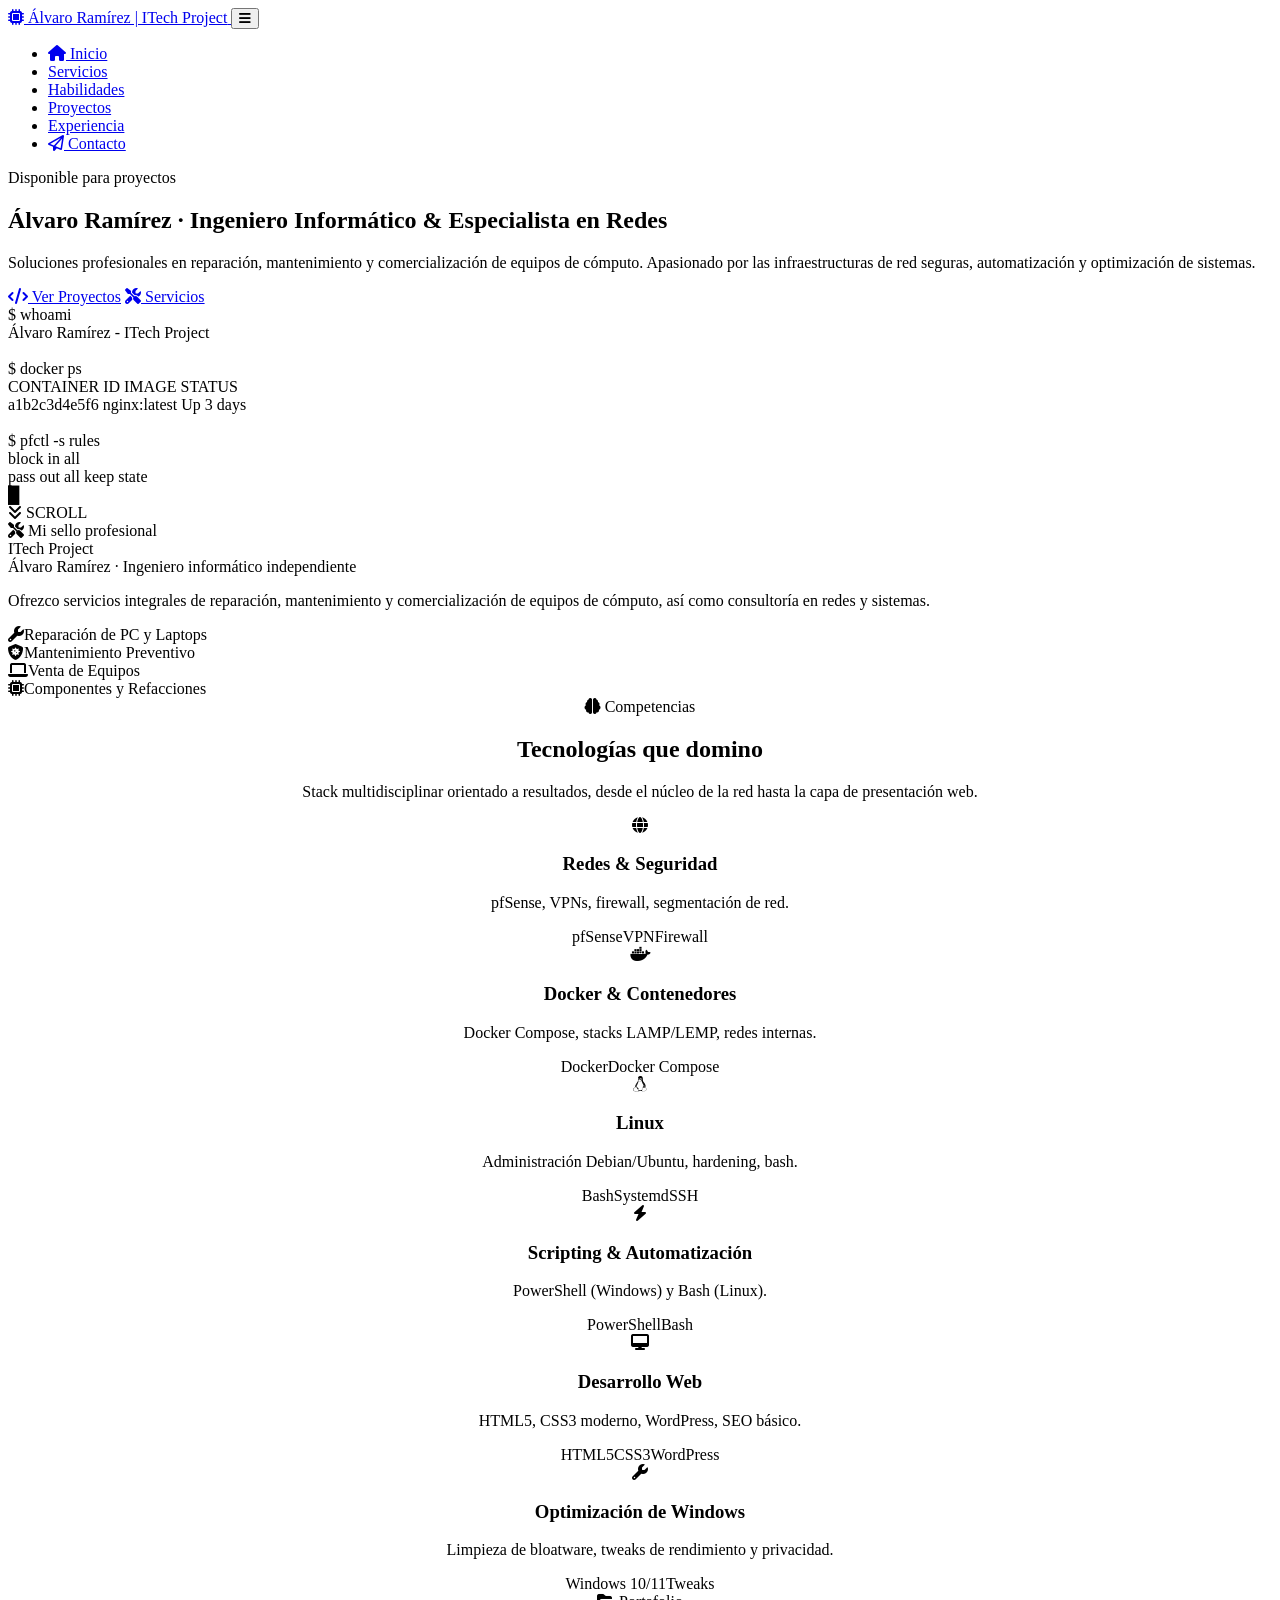
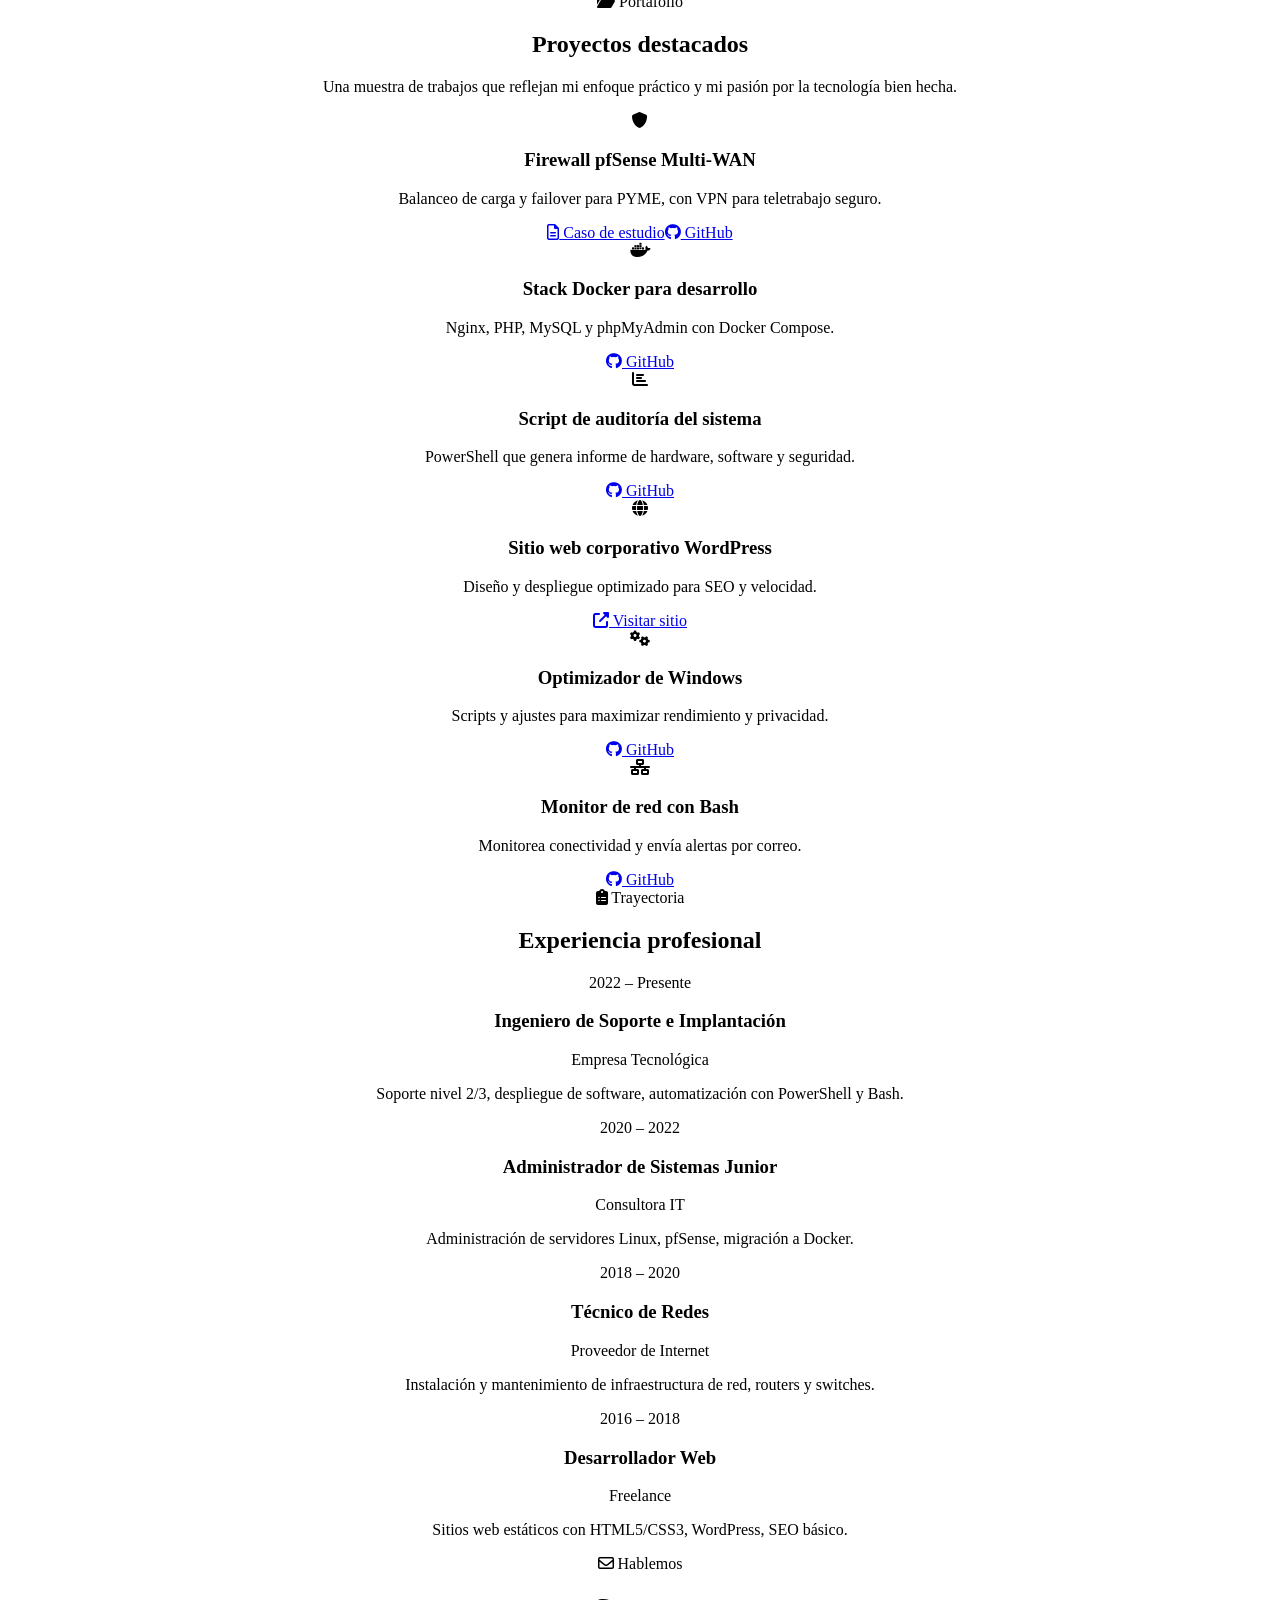
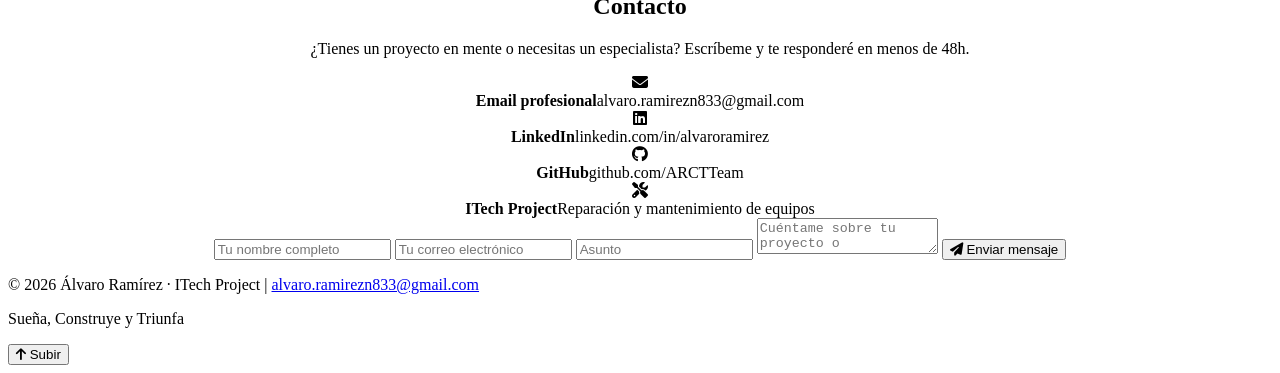
==== index.html @ 657668f9 "Add files via upload" ====
<!DOCTYPE html>
<html lang="es" class="dark">
<head>
    <meta charset="UTF-8">
    <meta name="viewport" content="width=device-width, initial-scale=1.0">
    <title>Álvaro Ramírez | Ingeniero Informático & Especialista en Redes</title>
    <meta name="description" content="Álvaro Ramírez - Ingeniero informático especializado en redes, Linux, Docker, pfSense, scripting y reparación de equipos.">
    <meta name="author" content="Álvaro Ramírez">
    <meta property="og:title" content="Álvaro Ramírez | Ingeniero Informático">
    <meta property="og:description" content="Servicios profesionales de reparación, mantenimiento y comercialización de equipos de cómputo. Especialista en redes y sistemas.">
    <meta property="og:type" content="website">
    <meta property="og:url" content="https://arctteam.github.io">
    <meta name="twitter:card" content="summary_large_image">
    <meta name="theme-color" content="#060b14">
    <link rel="icon" href="data:image/svg+xml,<svg xmlns='http://www.w3.org/2000/svg' viewBox='0 0 100 100'><text y='.9em' font-size='90'>💻</text></svg>">
    
    <!-- Font Awesome -->
    <link rel="stylesheet" href="https://cdnjs.cloudflare.com/ajax/libs/font-awesome/6.5.1/css/all.min.css">
    <!-- Google Fonts -->
    <link rel="preconnect" href="https://fonts.googleapis.com">
    <link rel="preconnect" href="https://fonts.gstatic.com" crossorigin>
    <link href="https://fonts.googleapis.com/css2?family=Inter:opsz,wght@14..32,300..800&family=JetBrains+Mono:wght@400;500;600&display=swap" rel="stylesheet">
    <!-- Estilos principales -->
    <link rel="stylesheet" href="css/styles.css">
</head>
<body>
    <div class="bg-pattern"></div>

    <header id="header">
        <nav class="container">
            <a href="#hero" class="nav-logo" aria-label="Inicio">
                <span class="nav-logo-icon"><i class="fas fa-microchip"></i></span>
                <span class="nav-logo-text">Álvaro Ramírez | ITech Project</span>
            </a>
            <button class="mobile-menu-btn" id="mobileMenuBtn" aria-label="Menú"><i class="fas fa-bars"></i></button>
            <ul class="nav-links" id="navLinks">
                <li><a href="#hero"><i class="fas fa-home"></i> Inicio</a></li>
                <li><a href="#business">Servicios</a></li>
                <li><a href="#skills">Habilidades</a></li>
                <li><a href="#projects">Proyectos</a></li>
                <li><a href="#experience">Experiencia</a></li>
                <li><a href="#contact" class="contact-link"><i class="far fa-paper-plane"></i> Contacto</a></li>
            </ul>
        </nav>
    </header>

    <main>
        <!-- Hero -->
        <section id="hero">
            <div class="container">
                <div class="hero-grid">
                    <div class="hero-content reveal">
                        <span class="hero-badge"><span class="hero-badge-dot"></span> Disponible para proyectos</span>
                        <h1 class="hero-title">Álvaro Ramírez · <span class="highlight">Ingeniero Informático</span> & Especialista en Redes</h1>
                        <p class="hero-description">Soluciones profesionales en reparación, mantenimiento y comercialización de equipos de cómputo. Apasionado por las infraestructuras de red seguras, automatización y optimización de sistemas.</p>
                        <div class="hero-buttons">
                            <a href="#projects" class="btn btn-primary"><i class="fas fa-code"></i> Ver Proyectos</a>
                            <a href="#business" class="btn btn-secondary"><i class="fas fa-tools"></i> Servicios</a>
                        </div>
                    </div>
                    <div class="hero-visual reveal">
                        <div class="terminal-window">
                            <div class="terminal-header">
                                <span class="terminal-dot red"></span>
                                <span class="terminal-dot yellow"></span>
                                <span class="terminal-dot green"></span>
                            </div>
                            <div class="terminal-body">
                                <span class="prompt">$</span> <span class="command">whoami</span><br>
                                <span class="output">Álvaro Ramírez - ITech Project</span><br><br>
                                <span class="prompt">$</span> <span class="command">docker ps</span><br>
                                <span class="output">CONTAINER ID IMAGE STATUS</span><br>
                                <span class="output">a1b2c3d4e5f6 nginx:latest Up 3 days</span><br><br>
                                <span class="prompt">$</span> <span class="command">pfctl -s rules</span><br>
                                <span class="output">block in all</span><br>
                                <span class="output">pass out all keep state</span><br>
                                <span class="output">█<span class="cursor"></span></span>
                            </div>
                        </div>
                    </div>
                </div>
                <div class="scroll-indicator">
                    <i class="fas fa-angle-double-down"></i>
                    <span>SCROLL</span>
                </div>
            </div>
        </section>

        <!-- Business / Sello profesional -->
        <section id="business" class="section-padding">
            <div class="container">
                <div class="business-card reveal">
                    <span class="section-label"><i class="fas fa-tools"></i> Mi sello profesional</span>
                    <div class="business-logo">ITech Project</div>
                    <div class="business-sub">Álvaro Ramírez · Ingeniero informático independiente</div>
                    <p>Ofrezco servicios integrales de reparación, mantenimiento y comercialización de equipos de cómputo, así como consultoría en redes y sistemas.</p>
                    <div class="business-services">
                        <div class="service-item"><i class="fas fa-wrench"></i><span>Reparación de PC y Laptops</span></div>
                        <div class="service-item"><i class="fas fa-shield-virus"></i><span>Mantenimiento Preventivo</span></div>
                        <div class="service-item"><i class="fas fa-laptop"></i><span>Venta de Equipos</span></div>
                        <div class="service-item"><i class="fas fa-microchip"></i><span>Componentes y Refacciones</span></div>
                    </div>
                </div>
            </div>
        </section>

        <!-- Skills -->
        <section id="skills" class="section-padding">
            <div class="container" style="text-align:center;">
                <span class="section-label reveal"><i class="fas fa-brain"></i> Competencias</span>
                <h2 class="section-title reveal">Tecnologías que domino</h2>
                <p class="section-subtitle reveal">Stack multidisciplinar orientado a resultados, desde el núcleo de la red hasta la capa de presentación web.</p>
                <div class="skills-grid stagger">
                    <!-- Cada skill-card se mantiene igual, solo por brevedad pongo la primera -->
                    <div class="skill-card reveal"><div class="skill-icon"><i class="fas fa-globe"></i></div><h3>Redes & Seguridad</h3><p>pfSense, VPNs, firewall, segmentación de red.</p><div class="skill-tags"><span class="skill-tag">pfSense</span><span class="skill-tag">VPN</span><span class="skill-tag">Firewall</span></div></div>
                    <div class="skill-card reveal"><div class="skill-icon"><i class="fab fa-docker"></i></div><h3>Docker & Contenedores</h3><p>Docker Compose, stacks LAMP/LEMP, redes internas.</p><div class="skill-tags"><span class="skill-tag">Docker</span><span class="skill-tag">Docker Compose</span></div></div>
                    <div class="skill-card reveal"><div class="skill-icon"><i class="fab fa-linux"></i></div><h3>Linux</h3><p>Administración Debian/Ubuntu, hardening, bash.</p><div class="skill-tags"><span class="skill-tag">Bash</span><span class="skill-tag">Systemd</span><span class="skill-tag">SSH</span></div></div>
                    <div class="skill-card reveal"><div class="skill-icon"><i class="fas fa-bolt"></i></div><h3>Scripting & Automatización</h3><p>PowerShell (Windows) y Bash (Linux).</p><div class="skill-tags"><span class="skill-tag">PowerShell</span><span class="skill-tag">Bash</span></div></div>
                    <div class="skill-card reveal"><div class="skill-icon"><i class="fas fa-desktop"></i></div><h3>Desarrollo Web</h3><p>HTML5, CSS3 moderno, WordPress, SEO básico.</p><div class="skill-tags"><span class="skill-tag">HTML5</span><span class="skill-tag">CSS3</span><span class="skill-tag">WordPress</span></div></div>
                    <div class="skill-card reveal"><div class="skill-icon"><i class="fas fa-wrench"></i></div><h3>Optimización de Windows</h3><p>Limpieza de bloatware, tweaks de rendimiento y privacidad.</p><div class="skill-tags"><span class="skill-tag">Windows 10/11</span><span class="skill-tag">Tweaks</span></div></div>
                </div>
            </div>
        </section>

        <!-- Projects -->
        <section id="projects" class="section-padding">
            <div class="container" style="text-align:center;">
                <span class="section-label reveal"><i class="fas fa-folder-open"></i> Portafolio</span>
                <h2 class="section-title reveal">Proyectos destacados</h2>
                <p class="section-subtitle reveal">Una muestra de trabajos que reflejan mi enfoque práctico y mi pasión por la tecnología bien hecha.</p>
                <div class="projects-grid stagger">
                    <!-- Se repiten los project-card igual que antes -->
                    <div class="project-card reveal"><div class="project-image"><i class="fas fa-shield"></i></div><div class="project-body"><h3>Firewall pfSense Multi‑WAN</h3><p>Balanceo de carga y failover para PYME, con VPN para teletrabajo seguro.</p><div class="project-links"><a href="#" class="project-link"><i class="far fa-file-alt"></i> Caso de estudio</a><a href="#" class="project-link"><i class="fab fa-github"></i> GitHub</a></div></div></div>
                    <div class="project-card reveal"><div class="project-image"><i class="fab fa-docker"></i></div><div class="project-body"><h3>Stack Docker para desarrollo</h3><p>Nginx, PHP, MySQL y phpMyAdmin con Docker Compose.</p><div class="project-links"><a href="#" class="project-link"><i class="fab fa-github"></i> GitHub</a></div></div></div>
                    <div class="project-card reveal"><div class="project-image"><i class="fas fa-chart-bar"></i></div><div class="project-body"><h3>Script de auditoría del sistema</h3><p>PowerShell que genera informe de hardware, software y seguridad.</p><div class="project-links"><a href="#" class="project-link"><i class="fab fa-github"></i> GitHub</a></div></div></div>
                    <div class="project-card reveal"><div class="project-image"><i class="fas fa-globe"></i></div><div class="project-body"><h3>Sitio web corporativo WordPress</h3><p>Diseño y despliegue optimizado para SEO y velocidad.</p><div class="project-links"><a href="#" class="project-link"><i class="fas fa-external-link-alt"></i> Visitar sitio</a></div></div></div>
                    <div class="project-card reveal"><div class="project-image"><i class="fas fa-cogs"></i></div><div class="project-body"><h3>Optimizador de Windows</h3><p>Scripts y ajustes para maximizar rendimiento y privacidad.</p><div class="project-links"><a href="https://github.com/ARCTTeam/WinOS-ISO-Debloater" class="project-link"><i class="fab fa-github"></i> GitHub</a></div></div></div>
                    <div class="project-card reveal"><div class="project-image"><i class="fas fa-network-wired"></i></div><div class="project-body"><h3>Monitor de red con Bash</h3><p>Monitorea conectividad y envía alertas por correo.</p><div class="project-links"><a href="#" class="project-link"><i class="fab fa-github"></i> GitHub</a></div></div></div>
                </div>
            </div>
        </section>

        <!-- Experience -->
        <section id="experience" class="section-padding">
            <div class="container" style="text-align:center;">
                <span class="section-label reveal"><i class="fas fa-clipboard-list"></i> Trayectoria</span>
                <h2 class="section-title reveal">Experiencia profesional</h2>
                <div class="timeline stagger">
                    <div class="timeline-item reveal"><span class="timeline-date">2022 – Presente</span><h3>Ingeniero de Soporte e Implantación</h3><span class="company">Empresa Tecnológica</span><p>Soporte nivel 2/3, despliegue de software, automatización con PowerShell y Bash.</p></div>
                    <div class="timeline-item reveal"><span class="timeline-date">2020 – 2022</span><h3>Administrador de Sistemas Junior</h3><span class="company">Consultora IT</span><p>Administración de servidores Linux, pfSense, migración a Docker.</p></div>
                    <div class="timeline-item reveal"><span class="timeline-date">2018 – 2020</span><h3>Técnico de Redes</h3><span class="company">Proveedor de Internet</span><p>Instalación y mantenimiento de infraestructura de red, routers y switches.</p></div>
                    <div class="timeline-item reveal"><span class="timeline-date">2016 – 2018</span><h3>Desarrollador Web</h3><span class="company">Freelance</span><p>Sitios web estáticos con HTML5/CSS3, WordPress, SEO básico.</p></div>
                </div>
            </div>
        </section>

        <!-- Contact -->
        <section id="contact" class="section-padding">
            <div class="container" style="text-align:center;">
                <span class="section-label reveal"><i class="far fa-envelope"></i> Hablemos</span>
                <h2 class="section-title reveal">Contacto</h2>
                <p class="section-subtitle reveal">¿Tienes un proyecto en mente o necesitas un especialista? Escríbeme y te responderé en menos de 48h.</p>
                <div class="contact-grid">
                    <div class="contact-info">
                        <div class="contact-item reveal"><span class="contact-icon"><i class="fas fa-envelope"></i></span><div class="contact-text"><strong>Email profesional</strong><span>alvaro.ramirezn833@gmail.com</span></div></div>
                        <div class="contact-item reveal"><span class="contact-icon"><i class="fab fa-linkedin"></i></span><div class="contact-text"><strong>LinkedIn</strong><span>linkedin.com/in/alvaroramirez</span></div></div>
                        <div class="contact-item reveal"><span class="contact-icon"><i class="fab fa-github"></i></span><div class="contact-text"><strong>GitHub</strong><span>github.com/ARCTTeam</span></div></div>
                        <div class="contact-item reveal"><span class="contact-icon"><i class="fas fa-tools"></i></span><div class="contact-text"><strong>ITech Project</strong><span>Reparación y mantenimiento de equipos</span></div></div>
                    </div>
                    <form class="contact-form reveal" action="https://formsubmit.co/9f723988e5fe8bf4dcea1c3533d64e77" method="POST">
                        <input type="hidden" name="_subject" value="Nuevo mensaje desde ITech Project - Álvaro Ramírez">
                        <input type="hidden" name="_captcha" value="false">
                        <input type="hidden" name="_template" value="table">
                        <input type="hidden" name="_next" value="https://arctteam.github.io/website/gracias.html">
                        <input type="text" name="nombre" placeholder="Tu nombre completo" required>
                        <input type="email" name="email" placeholder="Tu correo electrónico" required>
                        <input type="text" name="asunto" placeholder="Asunto">
                        <textarea name="mensaje" placeholder="Cuéntame sobre tu proyecto o consulta..." required></textarea>
                        <button type="submit"><i class="fas fa-paper-plane"></i> Enviar mensaje</button>
                    </form>
                </div>
            </div>
        </section>
    </main>

    <footer>
        <div class="container">
            <p><span class="footer-copyright">© 2026 Álvaro Ramírez · ITech Project</span> | <a href="mailto:alvaro.ramirezn833@gmail.com">alvaro.ramirezn833@gmail.com</a></p>
            <p class="slogan">Sueña, Construye y Triunfa</p>
        </div>
    </footer>

    <button class="back-to-top" id="backToTop" aria-label="Volver arriba">
        <i class="fas fa-arrow-up"></i>
        <span>Subir</span>
    </button>

    <script src="js/main.js" defer></script>
</body>
</html>
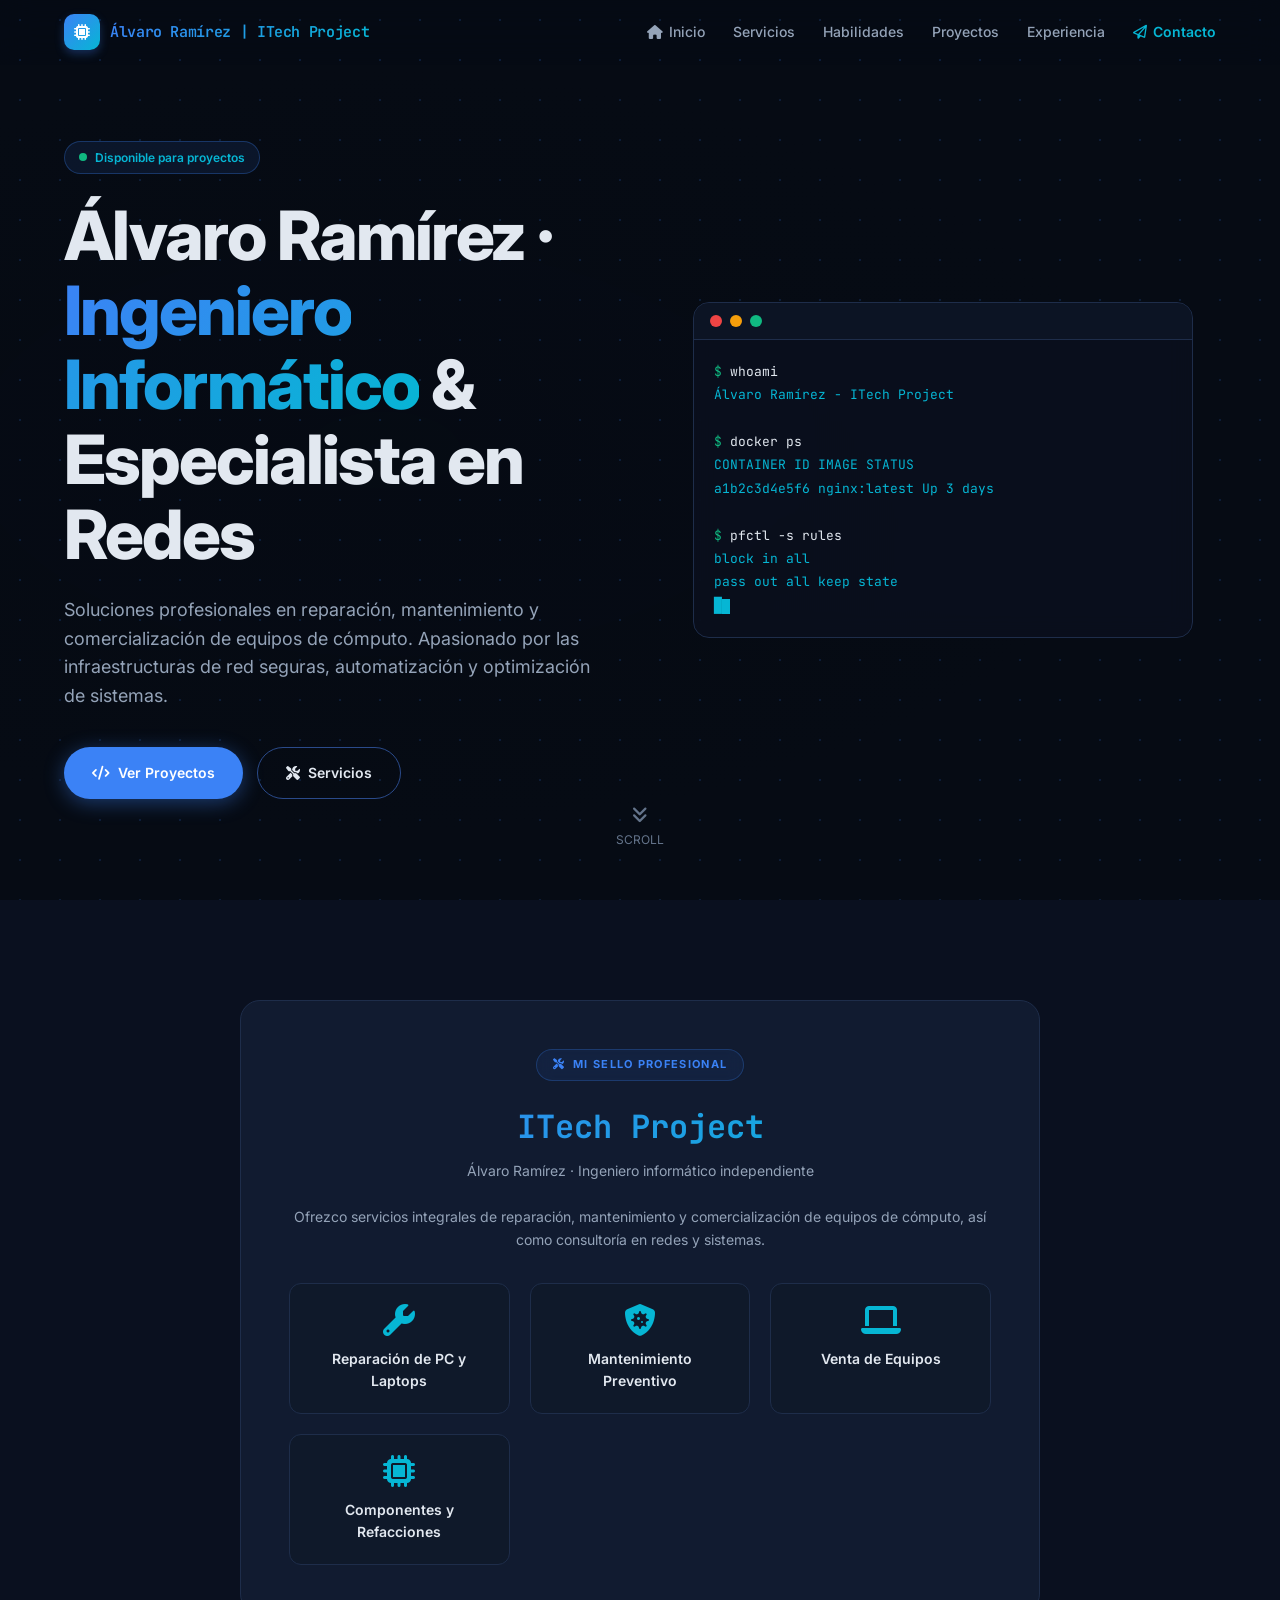
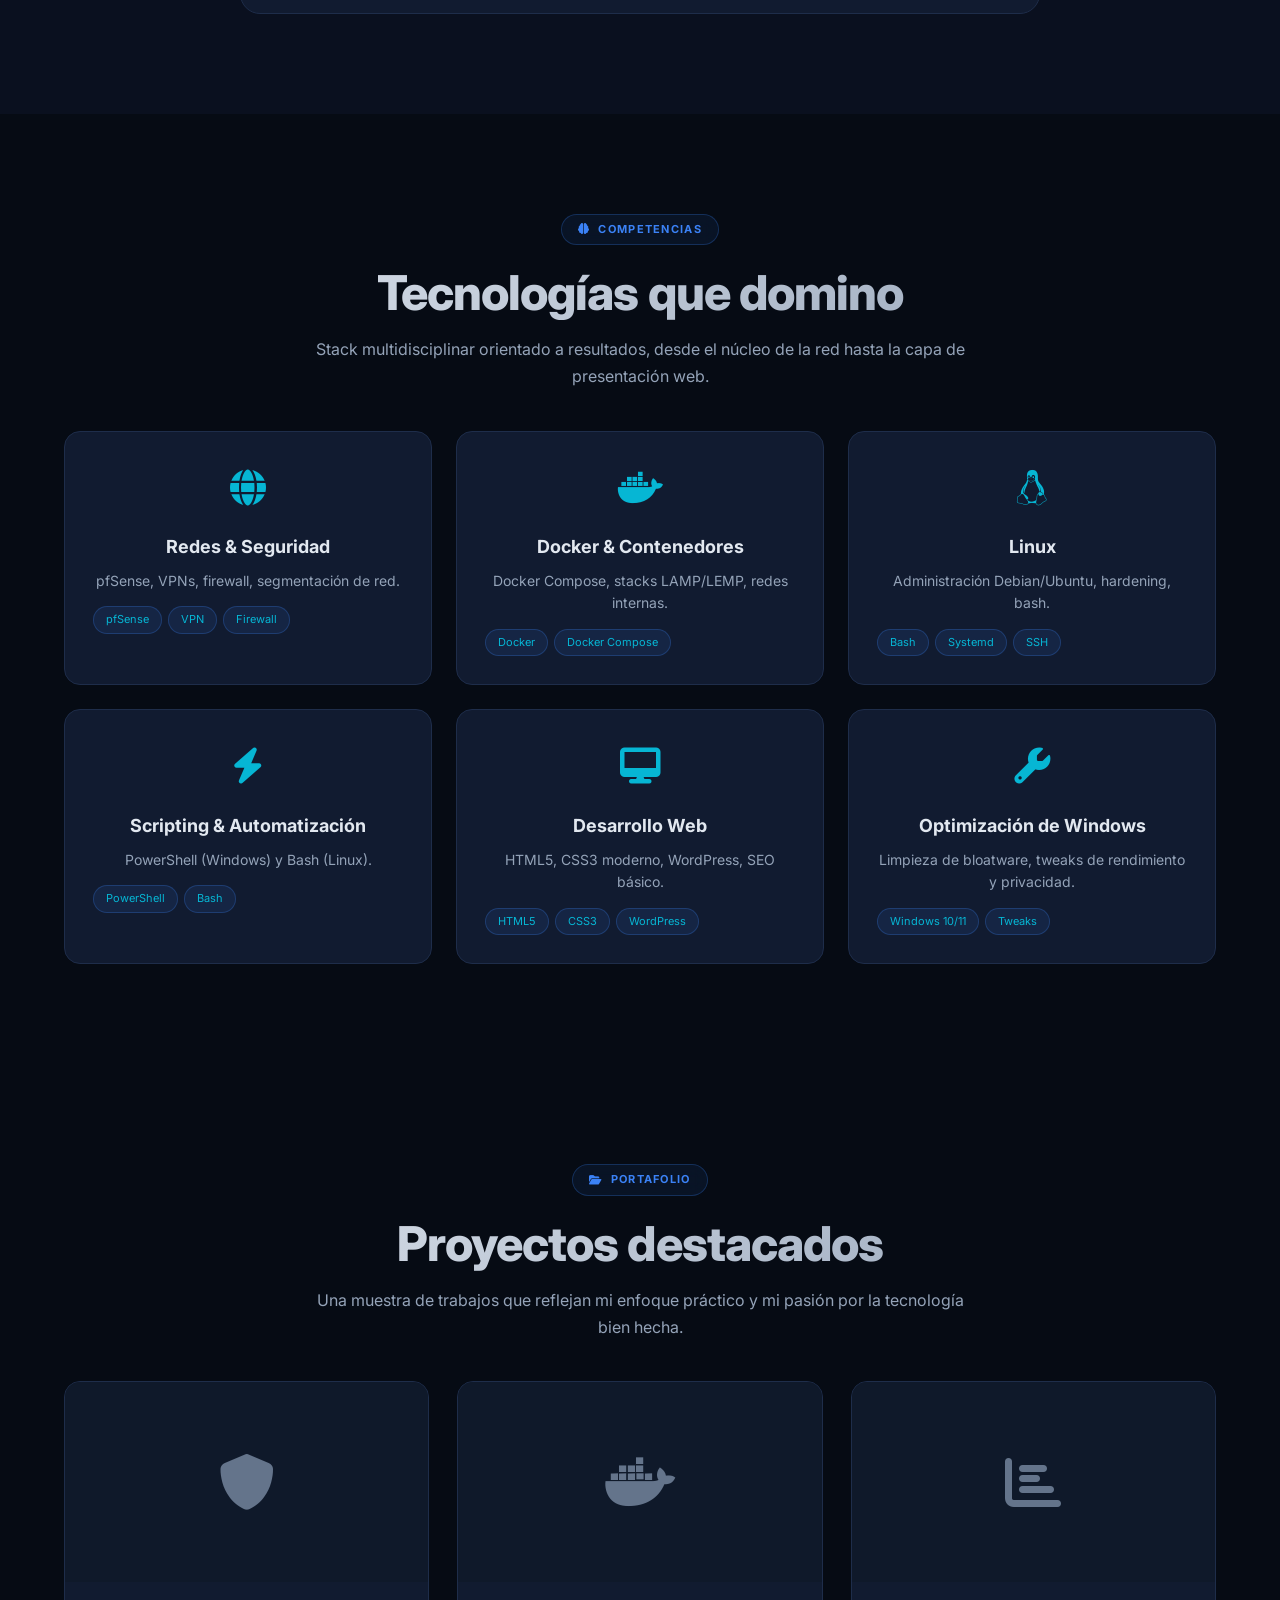
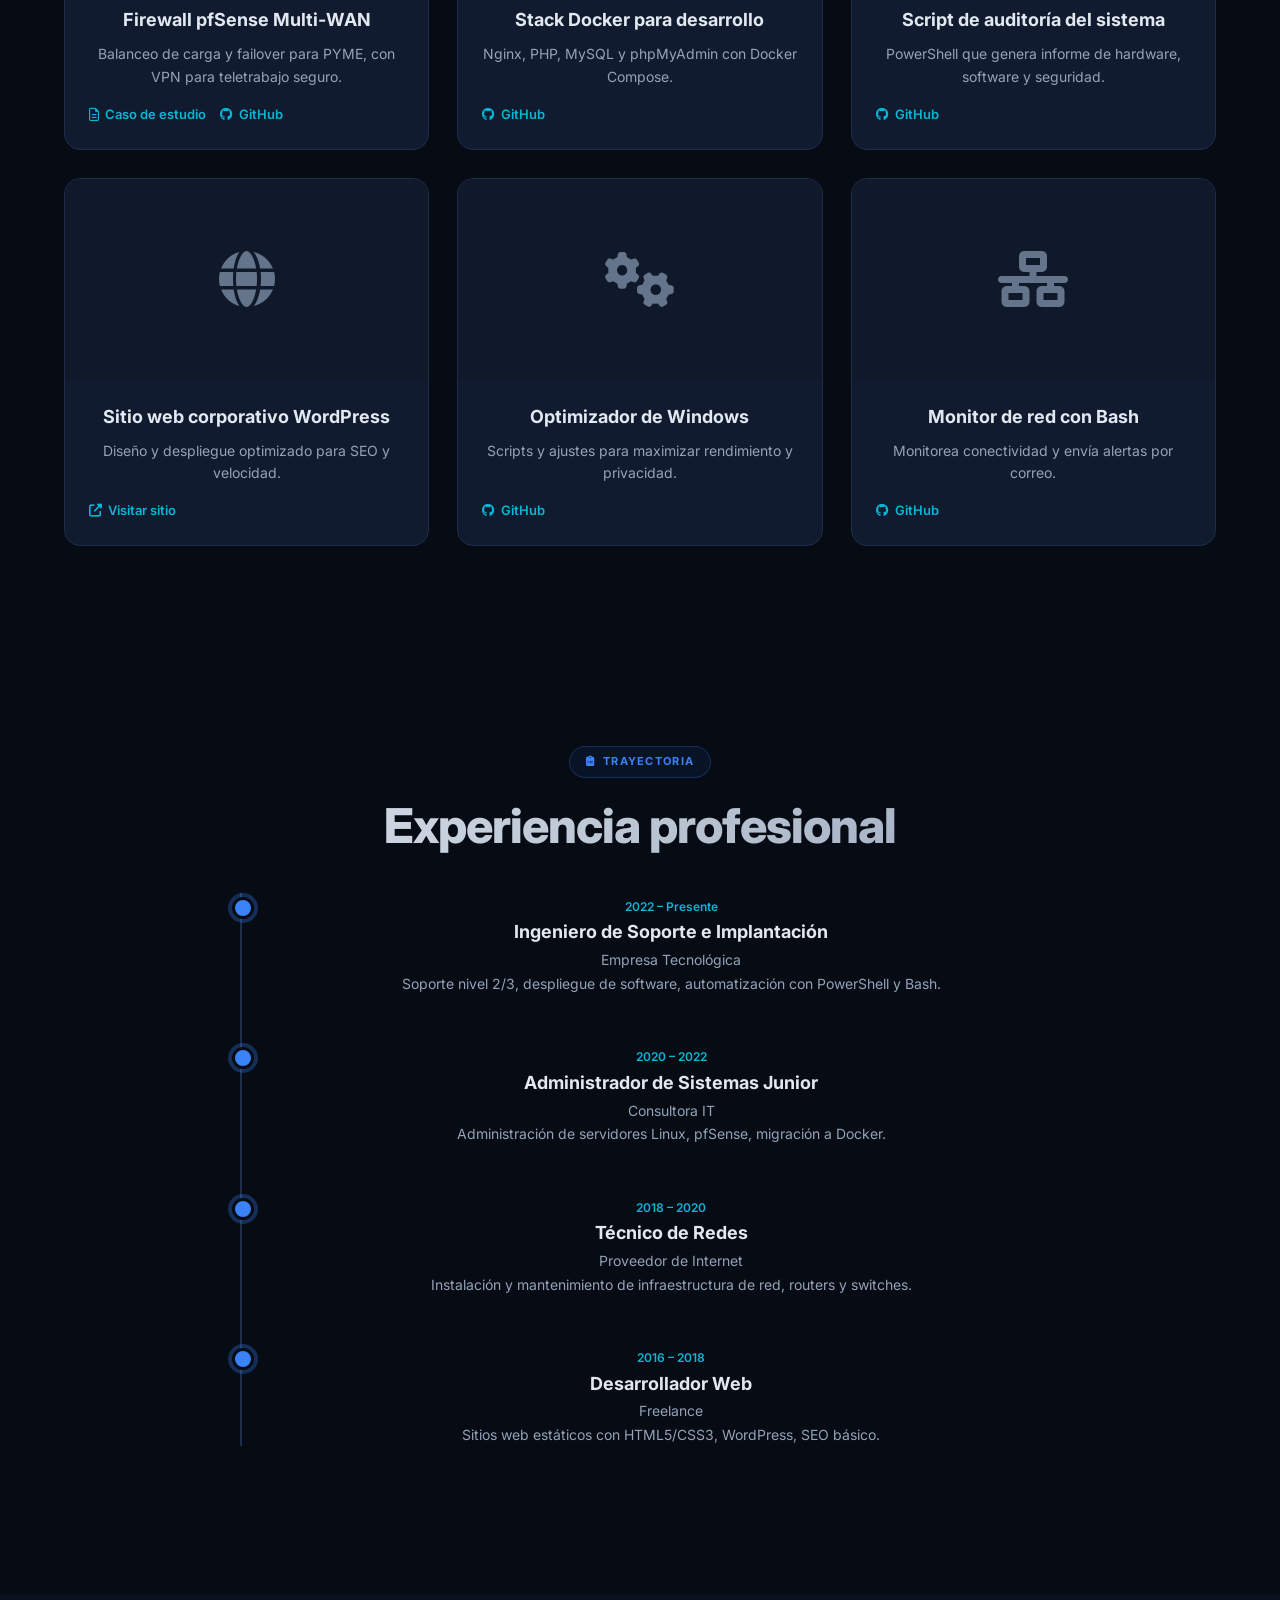
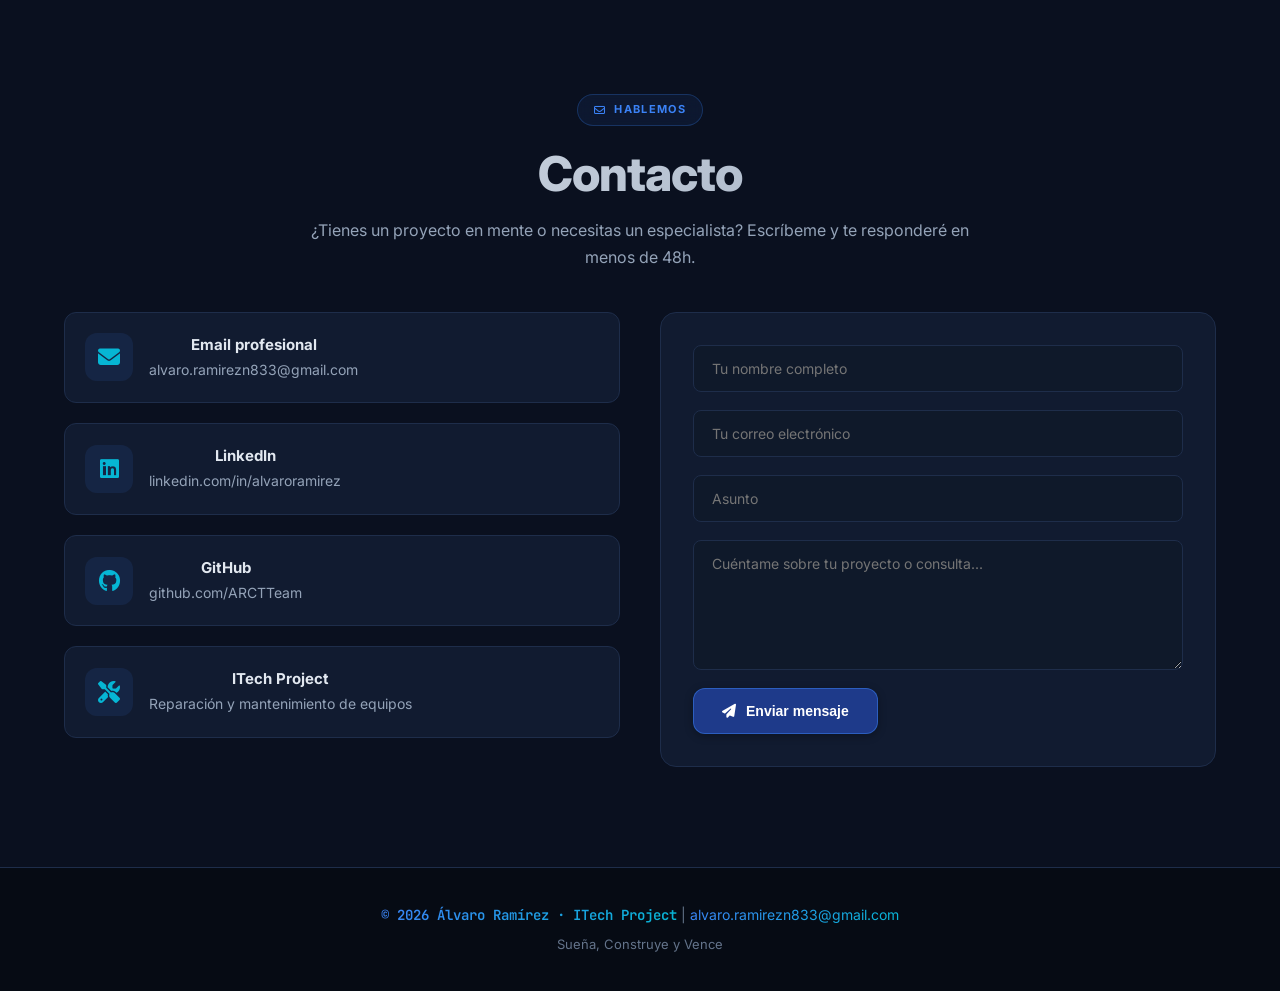
==== commit ff86564f: "Add files via upload" ====
--- a/index.html
+++ b/index.html
@@ -1,34 +1,860 @@
 <!DOCTYPE html>
 <html lang="es" class="dark">
+
 <head>
     <meta charset="UTF-8">
     <meta name="viewport" content="width=device-width, initial-scale=1.0">
     <title>Álvaro Ramírez | Ingeniero Informático & Especialista en Redes</title>
-    <meta name="description" content="Álvaro Ramírez - Ingeniero informático especializado en redes, Linux, Docker, pfSense, scripting y reparación de equipos.">
-    <meta name="author" content="Álvaro Ramírez">
+    <meta name="description"
+        content="Álvaro Ramírez - Ingeniero informático especializado en redes, Linux, Docker, pfSense, scripting y reparación de equipos. Servicios profesionales de TI.">
+    <meta name="author" content="Alvaro Ramírez">
     <meta property="og:title" content="Álvaro Ramírez | Ingeniero Informático">
-    <meta property="og:description" content="Servicios profesionales de reparación, mantenimiento y comercialización de equipos de cómputo. Especialista en redes y sistemas.">
+    <meta property="og:description"
+        content="Servicios profesionales de reparación, mantenimiento y comercialización de equipos de cómputo. Especialista en redes y sistemas.">
     <meta property="og:type" content="website">
     <meta property="og:url" content="https://arctteam.github.io">
     <meta name="twitter:card" content="summary_large_image">
     <meta name="theme-color" content="#060b14">
-    <link rel="icon" href="data:image/svg+xml,<svg xmlns='http://www.w3.org/2000/svg' viewBox='0 0 100 100'><text y='.9em' font-size='90'>💻</text></svg>">
-    
-    <!-- Font Awesome -->
+    <link rel="icon"
+        href="data:image/svg+xml,<svg xmlns='http://www.w3.org/2000/svg' viewBox='0 0 100 100'><text y='.9em' font-size='90'>💻</text></svg>">
+
+    <!-- Font Awesome 6 -->
     <link rel="stylesheet" href="https://cdnjs.cloudflare.com/ajax/libs/font-awesome/6.5.1/css/all.min.css">
-    <!-- Google Fonts -->
+
     <link rel="preconnect" href="https://fonts.googleapis.com">
     <link rel="preconnect" href="https://fonts.gstatic.com" crossorigin>
-    <link href="https://fonts.googleapis.com/css2?family=Inter:opsz,wght@14..32,300..800&family=JetBrains+Mono:wght@400;500;600&display=swap" rel="stylesheet">
-    <!-- Estilos principales -->
-    <link rel="stylesheet" href="css/styles.css">
+    <link
+        href="https://fonts.googleapis.com/css2?family=Inter:opsz,wght@14..32,300..800&family=JetBrains+Mono:wght@400;500;600&display=swap"
+        rel="stylesheet">
+
+    <style>
+        :root {
+            --bg-primary: #060b14;
+            --bg-secondary: #0a101f;
+            --bg-tertiary: #0f192a;
+            --bg-card: #111b30;
+            --border-color: #1e2d4a;
+            --border-accent: #2a4a8a;
+            --text-primary: #e2e8f0;
+            --text-secondary: #94a3b8;
+            --text-muted: #64748b;
+            --accent-blue: #3b82f6;
+            --accent-blue-hover: #2563eb;
+            --accent-dark-blue: #1e3a8a;
+            --accent-cyan: #06b6d4;
+            --accent-green: #10b981;
+            --accent-amber: #f59e0b;
+            --accent-red: #ef4444;
+            --gradient-blue: linear-gradient(135deg, var(--accent-blue), var(--accent-cyan));
+            --shadow-card: 0 4px 20px rgba(0, 0, 0, 0.3);
+            --shadow-card-hover: 0 8px 30px rgba(0, 0, 0, 0.5), 0 0 0 1px rgba(59, 130, 246, 0.2);
+            --radius-sm: 8px;
+            --radius-md: 12px;
+            --radius-lg: 16px;
+            --radius-xl: 20px;
+            --transition-fast: 0.2s ease;
+            --transition-smooth: 0.3s cubic-bezier(0.4, 0, 0.2, 1);
+        }
+
+        * {
+            margin: 0;
+            padding: 0;
+            box-sizing: border-box;
+        }
+
+        body {
+            font-family: 'Inter', system-ui, -apple-system, sans-serif;
+            background-color: var(--bg-primary);
+            color: var(--text-primary);
+            line-height: 1.6;
+            -webkit-font-smoothing: antialiased;
+            -moz-osx-font-smoothing: grayscale;
+            overflow-x: hidden;
+        }
+
+        .bg-pattern {
+            position: fixed;
+            top: 0;
+            left: 0;
+            width: 100%;
+            height: 100%;
+            pointer-events: none;
+            z-index: 0;
+            background-image: radial-gradient(circle, rgba(59, 130, 246, 0.15) 1px, transparent 1px);
+            background-size: 40px 40px;
+            animation: moveDots 20s linear infinite;
+        }
+
+        @keyframes moveDots {
+            0% { background-position: 0 0; }
+            100% { background-position: 40px 40px; }
+        }
+
+        header::before {
+            content: '';
+            position: absolute;
+            top: 0;
+            left: 0;
+            width: 100%;
+            height: 100%;
+            pointer-events: none;
+            z-index: 0;
+            background-image: radial-gradient(circle, rgba(59, 130, 246, 0.15) 1px, transparent 1px);
+            background-size: 40px 40px;
+            animation: moveDots 20s linear infinite;
+        }
+
+        #hero::before {
+            content: '';
+            position: absolute;
+            top: 0;
+            left: 0;
+            width: 100%;
+            height: 100%;
+            pointer-events: none;
+            z-index: 0;
+            background-image: radial-gradient(circle, rgba(59, 130, 246, 0.15) 1px, transparent 1px);
+            background-size: 40px 40px;
+            animation: moveDots 20s linear infinite;
+        }
+
+        #hero .container {
+            position: relative;
+            z-index: 1;
+        }
+
+        .container {
+            width: 100%;
+            max-width: 1200px;
+            margin: 0 auto;
+            padding: 0 24px;
+            position: relative;
+            z-index: 1;
+        }
+
+        .section-padding {
+            padding: 100px 0;
+        }
+
+        .reveal {
+            opacity: 0;
+            transform: translateY(30px);
+            transition: opacity 0.6s cubic-bezier(0.2, 0.9, 0.4, 1.1), transform 0.6s cubic-bezier(0.2, 0.9, 0.4, 1.1);
+        }
+
+        .stagger .reveal:nth-child(1) { transition-delay: 0.05s; }
+        .stagger .reveal:nth-child(2) { transition-delay: 0.1s; }
+        .stagger .reveal:nth-child(3) { transition-delay: 0.15s; }
+        .stagger .reveal:nth-child(4) { transition-delay: 0.2s; }
+        .stagger .reveal:nth-child(5) { transition-delay: 0.25s; }
+        .stagger .reveal:nth-child(6) { transition-delay: 0.3s; }
+
+        .reveal.visible {
+            opacity: 1;
+            transform: translateY(0);
+        }
+
+        .section-label {
+            display: inline-flex;
+            align-items: center;
+            gap: 8px;
+            padding: 6px 16px;
+            background: rgba(59, 130, 246, 0.08);
+            border: 1px solid rgba(59, 130, 246, 0.25);
+            border-radius: 999px;
+            font-size: 11px;
+            font-weight: 700;
+            letter-spacing: 0.12em;
+            text-transform: uppercase;
+            color: var(--accent-blue);
+            margin-bottom: 20px;
+            backdrop-filter: blur(8px);
+        }
+
+        .section-title {
+            font-family: 'Inter', sans-serif;
+            font-size: clamp(32px, 5vw, 48px);
+            font-weight: 800;
+            line-height: 1.15;
+            margin-bottom: 16px;
+            background: linear-gradient(135deg, #e2e8f0 0%, #94a3b8 100%);
+            -webkit-background-clip: text;
+            -webkit-text-fill-color: transparent;
+            background-clip: text;
+            letter-spacing: -0.02em;
+        }
+
+        .section-subtitle {
+            font-size: 16px;
+            font-weight: 400;
+            color: var(--text-secondary);
+            line-height: 1.7;
+            max-width: 660px;
+            margin: 0 auto 40px;
+        }
+
+        /* HEADER */
+        header {
+            position: fixed;
+            top: 0;
+            left: 0;
+            right: 0;
+            z-index: 100;
+            background: rgba(6, 11, 20, 0.8);
+            backdrop-filter: blur(16px);
+            border-bottom: 1px solid transparent;
+            transition: all var(--transition-smooth);
+        }
+
+        header.scrolled {
+            border-bottom-color: rgba(30, 45, 74, 0.6);
+            box-shadow: 0 4px 20px rgba(0, 0, 0, 0.4);
+        }
+
+        nav {
+            display: flex;
+            align-items: center;
+            justify-content: space-between;
+            height: 64px;
+            position: relative;
+            z-index: 1;
+        }
+
+        .nav-logo {
+            display: flex;
+            align-items: center;
+            gap: 10px;
+            font-weight: 700;
+            font-size: 18px;
+            text-decoration: none;
+            color: var(--text-primary);
+            letter-spacing: -0.02em;
+        }
+
+        .nav-logo-icon {
+            width: 36px;
+            height: 36px;
+            background: var(--gradient-blue);
+            border-radius: 10px;
+            display: flex;
+            align-items: center;
+            justify-content: center;
+            font-size: 16px;
+            font-weight: 800;
+            color: #fff;
+            box-shadow: 0 4px 10px rgba(59, 130, 246, 0.3);
+        }
+
+        .nav-logo-text {
+            font-family: 'JetBrains Mono', monospace;
+            font-size: 15px;
+            font-weight: 600;
+            background: var(--gradient-blue);
+            -webkit-background-clip: text;
+            -webkit-text-fill-color: transparent;
+            background-clip: text;
+        }
+
+        .nav-links {
+            display: flex;
+            align-items: center;
+            gap: 28px;
+            list-style: none;
+        }
+
+        .nav-links li a {
+            color: var(--text-secondary);
+            text-decoration: none;
+            font-size: 14px;
+            font-weight: 500;
+            transition: color var(--transition-fast);
+            position: relative;
+            padding: 6px 0;
+            display: flex;
+            align-items: center;
+            gap: 6px;
+        }
+
+        .nav-links li a::after {
+            content: '';
+            position: absolute;
+            bottom: 0;
+            left: 0;
+            width: 0;
+            height: 2px;
+            background: var(--accent-blue);
+            transition: width var(--transition-fast);
+        }
+
+        .nav-links li a:hover {
+            color: var(--text-primary);
+        }
+
+        .nav-links li a:hover::after {
+            width: 100%;
+        }
+
+        .nav-links li a.contact-link {
+            color: var(--accent-cyan);
+            font-weight: 600;
+        }
+
+        .mobile-menu-btn {
+            display: none;
+            background: none;
+            border: none;
+            color: var(--text-primary);
+            font-size: 28px;
+            cursor: pointer;
+        }
+
+        @media (max-width: 768px) {
+            .nav-links {
+                display: none;
+                position: fixed;
+                top: 64px;
+                left: 0;
+                right: 0;
+                background: rgba(6, 11, 20, 0.95);
+                backdrop-filter: blur(20px);
+                flex-direction: column;
+                padding: 24px;
+                gap: 16px;
+                border-bottom: 1px solid var(--border-color);
+            }
+            .nav-links.active { display: flex; }
+            .mobile-menu-btn { display: block; }
+        }
+
+        /* HERO */
+        #hero {
+            position: relative;
+            min-height: 100vh;
+            display: flex;
+            align-items: center;
+            background: radial-gradient(ellipse at 30% 50%, rgba(6, 11, 20, 0.9) 0%, #060b14 60%),
+                        radial-gradient(ellipse at 70% 20%, rgba(59, 130, 246, 0.08) 0%, transparent 40%);
+        }
+
+        .hero-grid {
+            display: grid;
+            grid-template-columns: 1fr 1fr;
+            gap: 60px;
+            align-items: center;
+            padding: 120px 0 80px;
+        }
+
+        .hero-content { max-width: 560px; }
+        .hero-badge {
+            display: inline-flex;
+            align-items: center;
+            gap: 8px;
+            padding: 6px 14px;
+            background: rgba(59, 130, 246, 0.1);
+            border: 1px solid rgba(59, 130, 246, 0.3);
+            border-radius: 999px;
+            font-size: 12px;
+            font-weight: 600;
+            color: var(--accent-cyan);
+            margin-bottom: 24px;
+        }
+        .hero-badge-dot {
+            width: 8px;
+            height: 8px;
+            background: var(--accent-green);
+            border-radius: 50%;
+            animation: pulse 2s infinite;
+        }
+        @keyframes pulse {
+            0%, 100% { opacity: 1; transform: scale(1); }
+            50% { opacity: 0.5; transform: scale(0.85); }
+        }
+        .hero-title {
+            font-size: clamp(40px, 6vw, 68px);
+            font-weight: 800;
+            line-height: 1.1;
+            margin-bottom: 24px;
+            letter-spacing: -0.03em;
+        }
+        .hero-title .highlight {
+            background: var(--gradient-blue);
+            -webkit-background-clip: text;
+            -webkit-text-fill-color: transparent;
+            background-clip: text;
+        }
+        .hero-description {
+            font-size: 18px;
+            color: var(--text-secondary);
+            margin-bottom: 36px;
+        }
+        .hero-buttons {
+            display: flex;
+            flex-wrap: wrap;
+            gap: 14px;
+        }
+        .btn {
+            display: inline-flex;
+            align-items: center;
+            gap: 8px;
+            padding: 14px 28px;
+            border-radius: 999px;
+            font-weight: 600;
+            font-size: 14px;
+            text-decoration: none;
+            transition: all var(--transition-smooth);
+            cursor: pointer;
+            border: none;
+        }
+        .btn-primary {
+            background: var(--accent-blue);
+            color: #fff;
+            box-shadow: 0 4px 20px rgba(59, 130, 246, 0.4);
+        }
+        .btn-primary:hover {
+            background: var(--accent-blue-hover);
+            transform: translateY(-3px);
+        }
+        .btn-secondary {
+            background: transparent;
+            color: var(--text-primary);
+            border: 1px solid var(--border-accent);
+        }
+        .btn-secondary:hover {
+            border-color: var(--accent-blue);
+            background: rgba(59, 130, 246, 0.1);
+            transform: translateY(-3px);
+        }
+        .hero-visual { display: flex; justify-content: center; }
+        .terminal-window {
+            width: 100%;
+            max-width: 500px;
+            background: rgba(10, 16, 31, 0.8);
+            border: 1px solid var(--border-color);
+            border-radius: var(--radius-lg);
+            overflow: hidden;
+            backdrop-filter: blur(12px);
+            transition: transform 0.3s ease;
+        }
+        .terminal-window:hover { transform: translateY(-5px); }
+        .terminal-header {
+            display: flex;
+            gap: 8px;
+            padding: 12px 16px;
+            background: rgba(15, 25, 42, 0.6);
+            border-bottom: 1px solid var(--border-color);
+        }
+        .terminal-dot { width: 12px; height: 12px; border-radius: 50%; }
+        .terminal-dot.red { background: var(--accent-red); }
+        .terminal-dot.yellow { background: var(--accent-amber); }
+        .terminal-dot.green { background: var(--accent-green); }
+        .terminal-body {
+            padding: 20px;
+            font-family: 'JetBrains Mono', monospace;
+            font-size: 13px;
+            line-height: 1.8;
+            color: var(--text-secondary);
+        }
+        .terminal-body .prompt { color: var(--accent-green); }
+        .terminal-body .command { color: var(--text-primary); }
+        .terminal-body .output { color: var(--accent-cyan); }
+        .terminal-body .cursor {
+            display: inline-block;
+            width: 8px;
+            height: 15px;
+            background: var(--accent-cyan);
+            animation: blink 1s step-end infinite;
+            vertical-align: middle;
+        }
+        @keyframes blink { 0%,100%{opacity:1} 50%{opacity:0} }
+        .scroll-indicator {
+            position: absolute;
+            bottom: 30px;
+            left: 50%;
+            transform: translateX(-50%);
+            text-align: center;
+            color: var(--text-muted);
+            font-size: 12px;
+            display: flex;
+            flex-direction: column;
+            align-items: center;
+            gap: 6px;
+        }
+        .scroll-indicator i {
+            font-size: 18px;
+            animation: bounce 2s infinite;
+        }
+        @keyframes bounce {
+            0%, 100% { transform: translateY(0); }
+            50% { transform: translateY(6px); }
+        }
+        @media (max-width: 900px) {
+            .hero-grid { grid-template-columns: 1fr; text-align: center; }
+            .hero-content { max-width: 100%; }
+            .hero-buttons { justify-content: center; }
+            .scroll-indicator { display: none; }
+        }
+
+        /* BUSINESS */
+        #business { background: var(--bg-secondary); }
+        .business-card {
+            background: var(--bg-card);
+            border: 1px solid var(--border-color);
+            border-radius: var(--radius-xl);
+            padding: 48px;
+            text-align: center;
+            max-width: 800px;
+            margin: 0 auto;
+            transition: all var(--transition-smooth);
+        }
+        .business-card:hover {
+            border-color: rgba(59, 130, 246, 0.4);
+            box-shadow: var(--shadow-card-hover);
+            transform: translateY(-4px);
+        }
+        .business-logo {
+            font-family: 'JetBrains Mono', monospace;
+            font-size: 32px;
+            font-weight: 700;
+            background: var(--gradient-blue);
+            -webkit-background-clip: text;
+            -webkit-text-fill-color: transparent;
+            background-clip: text;
+        }
+        .business-sub { color: var(--text-secondary); font-size: 14px; margin: 8px 0 24px; }
+        .business-services {
+            display: grid;
+            grid-template-columns: repeat(auto-fit, minmax(200px, 1fr));
+            gap: 20px;
+            margin-top: 32px;
+        }
+        .service-item {
+            display: flex;
+            flex-direction: column;
+            align-items: center;
+            gap: 12px;
+            padding: 20px;
+            background: var(--bg-tertiary);
+            border-radius: var(--radius-md);
+            border: 1px solid var(--border-color);
+            transition: all var(--transition-fast);
+        }
+        .service-item:hover {
+            border-color: var(--accent-blue);
+            transform: translateY(-2px);
+        }
+        .service-item i { font-size: 32px; color: var(--accent-cyan); }
+        .service-item span { font-size: 14px; font-weight: 600; }
+
+        /* SKILLS */
+        .skills-grid {
+            display: grid;
+            grid-template-columns: repeat(auto-fit, minmax(280px, 1fr));
+            gap: 24px;
+            margin-top: 40px;
+        }
+        .skill-card {
+            background: var(--bg-card);
+            border: 1px solid var(--border-color);
+            border-radius: var(--radius-lg);
+            padding: 28px;
+            transition: all var(--transition-smooth);
+        }
+        .skill-card:hover {
+            border-color: rgba(59, 130, 246, 0.4);
+            transform: translateY(-6px);
+            box-shadow: var(--shadow-card-hover);
+        }
+        .skill-icon { font-size: 36px; margin-bottom: 16px; color: var(--accent-cyan); }
+        .skill-card h3 { font-weight: 700; font-size: 18px; margin-bottom: 8px; }
+        .skill-card p { font-size: 14px; color: var(--text-secondary); }
+        .skill-tags { display: flex; flex-wrap: wrap; gap: 6px; margin-top: 14px; }
+        .skill-tag {
+            font-size: 11px;
+            padding: 4px 12px;
+            background: rgba(59, 130, 246, 0.1);
+            border: 1px solid rgba(59, 130, 246, 0.25);
+            border-radius: 999px;
+            color: var(--accent-cyan);
+        }
+
+        /* PROJECTS */
+        .projects-grid {
+            display: grid;
+            grid-template-columns: repeat(auto-fit, minmax(320px, 1fr));
+            gap: 28px;
+            margin-top: 40px;
+        }
+        .project-card {
+            background: var(--bg-card);
+            border: 1px solid var(--border-color);
+            border-radius: var(--radius-lg);
+            overflow: hidden;
+            transition: all var(--transition-smooth);
+        }
+        .project-card:hover {
+            border-color: rgba(59, 130, 246, 0.45);
+            transform: translateY(-6px);
+            box-shadow: var(--shadow-card-hover);
+        }
+        .project-image {
+            height: 200px;
+            background: var(--bg-tertiary);
+            display: flex;
+            align-items: center;
+            justify-content: center;
+            font-size: 56px;
+            color: var(--text-muted);
+        }
+        .project-body { padding: 24px; }
+        .project-body h3 { font-weight: 700; font-size: 18px; margin-bottom: 8px; }
+        .project-body p { font-size: 14px; color: var(--text-secondary); margin-bottom: 16px; }
+        .project-links { display: flex; gap: 14px; }
+        .project-link {
+            display: inline-flex;
+            align-items: center;
+            gap: 6px;
+            font-size: 13px;
+            font-weight: 600;
+            color: var(--accent-cyan);
+            text-decoration: none;
+        }
+        .project-link:hover { color: var(--accent-blue); }
+
+        /* TIMELINE */
+        .timeline {
+            position: relative;
+            max-width: 800px;
+            margin: 40px auto 0;
+            padding-left: 30px;
+            border-left: 2px solid var(--border-color);
+        }
+        .timeline-item {
+            position: relative;
+            margin-bottom: 48px;
+            padding-left: 30px;
+        }
+        .timeline-item::before {
+            content: '';
+            position: absolute;
+            left: -40px;
+            top: 4px;
+            width: 16px;
+            height: 16px;
+            background: var(--accent-blue);
+            border: 3px solid var(--bg-primary);
+            border-radius: 50%;
+            box-shadow: 0 0 0 4px rgba(59, 130, 246, 0.3);
+        }
+        .timeline-date {
+            font-size: 12px;
+            font-weight: 600;
+            color: var(--accent-cyan);
+            margin-bottom: 6px;
+        }
+        .timeline-item h3 { font-weight: 700; font-size: 18px; }
+        .timeline-item .company { font-size: 14px; color: var(--text-secondary); margin-bottom: 10px; }
+        .timeline-item p { font-size: 14px; color: var(--text-secondary); }
+
+        /* CONTACT */
+        #contact { background: var(--bg-secondary); }
+        .contact-grid {
+            display: grid;
+            grid-template-columns: 1fr 1fr;
+            gap: 40px;
+            margin-top: 40px;
+        }
+        .contact-info { display: flex; flex-direction: column; gap: 20px; }
+        .contact-item {
+            display: flex;
+            align-items: center;
+            gap: 16px;
+            padding: 20px;
+            background: var(--bg-card);
+            border: 1px solid var(--border-color);
+            border-radius: var(--radius-md);
+            transition: all var(--transition-fast);
+        }
+        .contact-item:hover {
+            border-color: var(--accent-blue);
+            transform: translateY(-3px);
+        }
+        .contact-icon {
+            width: 48px;
+            height: 48px;
+            background: rgba(59, 130, 246, 0.1);
+            border-radius: 12px;
+            display: flex;
+            align-items: center;
+            justify-content: center;
+            font-size: 22px;
+            color: var(--accent-cyan);
+        }
+        .contact-text strong { display: block; font-size: 15px; }
+        .contact-text span { font-size: 14px; color: var(--text-secondary); }
+        .contact-form {
+            background: var(--bg-card);
+            border: 1px solid var(--border-color);
+            border-radius: var(--radius-lg);
+            padding: 32px;
+            display: flex;
+            flex-direction: column;
+            gap: 18px;
+        }
+        .contact-form input, .contact-form textarea {
+            width: 100%;
+            padding: 14px 18px;
+            background: var(--bg-tertiary);
+            border: 1px solid var(--border-color);
+            border-radius: var(--radius-sm);
+            color: var(--text-primary);
+            font-family: 'Inter', sans-serif;
+            font-size: 14px;
+            outline: none;
+        }
+        .contact-form input:focus, .contact-form textarea:focus {
+            border-color: var(--accent-blue);
+            box-shadow: 0 0 0 3px rgba(59, 130, 246, 0.2);
+        }
+        .contact-form textarea { min-height: 130px; resize: vertical; }
+        
+        /* BOTÓN DE ENVÍO PERSONALIZADO - AZUL OSCURO CON EFECTO DE BORDE */
+        .contact-form button[type="submit"] {
+            align-self: flex-start;
+            background: var(--accent-dark-blue);
+            color: white;
+            border: 1px solid rgba(59, 130, 246, 0.5);
+            border-radius: 12px;
+            padding: 14px 28px;
+            font-weight: 600;
+            font-size: 14px;
+            display: inline-flex;
+            align-items: center;
+            gap: 10px;
+            cursor: pointer;
+            transition: all 0.3s ease;
+            box-shadow: 0 2px 8px rgba(0, 0, 0, 0.3);
+        }
+        .contact-form button[type="submit"] i {
+            transition: transform 0.2s ease;
+        }
+        .contact-form button[type="submit"]:hover {
+            background: #0f2b5c;
+            border-color: rgba(6, 182, 212, 0.8);
+            transform: translateY(-3px);
+            box-shadow: 0 8px 20px rgba(6, 182, 212, 0.3), 0 0 0 1px rgba(6, 182, 212, 0.5);
+        }
+        .contact-form button[type="submit"]:hover i {
+            transform: translateX(4px) translateY(-2px);
+        }
+
+        /* FOOTER */
+        footer {
+            background: var(--bg-primary);
+            border-top: 1px solid var(--border-color);
+            padding: 36px 0;
+            text-align: center;
+        }
+        footer p {
+            font-size: 14px;
+            color: var(--text-muted);
+        }
+        footer .footer-brand, 
+        footer .footer-copyright {
+            font-family: 'JetBrains Mono', monospace;
+            font-weight: 600;
+            background: var(--gradient-blue);
+            -webkit-background-clip: text;
+            -webkit-text-fill-color: transparent;
+            background-clip: text;
+        }
+        footer a {
+            color: var(--accent-cyan);
+            text-decoration: none;
+            background: var(--gradient-blue);
+            -webkit-background-clip: text;
+            -webkit-text-fill-color: transparent;
+            background-clip: text;
+            transition: opacity 0.2s;
+        }
+        footer a:hover {
+            opacity: 0.8;
+        }
+        footer .slogan {
+            margin-top: 8px;
+            color: var(--text-muted);
+            font-size: 13px;
+        }
+
+        /* BACK TO TOP BUTTON - MODERN STYLE */
+        .back-to-top {
+            position: fixed;
+            bottom: 30px;
+            right: 30px;
+            display: flex;
+            align-items: center;
+            gap: 8px;
+            padding: 12px 20px;
+            background: rgba(15, 25, 42, 0.9);
+            backdrop-filter: blur(12px);
+            border: 1px solid rgba(59, 130, 246, 0.4);
+            border-radius: 40px;
+            font-size: 14px;
+            font-weight: 600;
+            color: var(--accent-cyan);
+            cursor: pointer;
+            opacity: 0;
+            visibility: hidden;
+            transition: all 0.3s cubic-bezier(0.2, 0.9, 0.4, 1.1);
+            z-index: 99;
+            box-shadow: 0 4px 15px rgba(0, 0, 0, 0.3);
+            letter-spacing: 0.3px;
+        }
+
+        .back-to-top i {
+            font-size: 16px;
+            transition: transform 0.2s ease;
+        }
+
+        .back-to-top:hover {
+            background: var(--gradient-blue);
+            color: #fff;
+            border-color: transparent;
+            transform: translateY(-4px);
+            box-shadow: 0 8px 25px rgba(59, 130, 246, 0.4);
+        }
+
+        .back-to-top:hover i {
+            transform: translateY(-2px);
+        }
+
+        .back-to-top.visible {
+            opacity: 1;
+            visibility: visible;
+        }
+
+        @media (max-width: 600px) {
+            .back-to-top {
+                padding: 10px 16px;
+                font-size: 12px;
+                bottom: 20px;
+                right: 20px;
+            }
+            .back-to-top span {
+                display: none;
+            }
+            .back-to-top i {
+                font-size: 18px;
+                margin: 0;
+            }
+        }
+    </style>
 </head>
+
 <body>
     <div class="bg-pattern"></div>
-
     <header id="header">
         <nav class="container">
-            <a href="#hero" class="nav-logo" aria-label="Inicio">
+            <a href="#hero" class="nav-logo">
                 <span class="nav-logo-icon"><i class="fas fa-microchip"></i></span>
                 <span class="nav-logo-text">Álvaro Ramírez | ITech Project</span>
             </a>
@@ -44,149 +870,139 @@
         </nav>
     </header>
 
-    <main>
-        <!-- Hero -->
-        <section id="hero">
-            <div class="container">
-                <div class="hero-grid">
-                    <div class="hero-content reveal">
-                        <span class="hero-badge"><span class="hero-badge-dot"></span> Disponible para proyectos</span>
-                        <h1 class="hero-title">Álvaro Ramírez · <span class="highlight">Ingeniero Informático</span> & Especialista en Redes</h1>
-                        <p class="hero-description">Soluciones profesionales en reparación, mantenimiento y comercialización de equipos de cómputo. Apasionado por las infraestructuras de red seguras, automatización y optimización de sistemas.</p>
-                        <div class="hero-buttons">
-                            <a href="#projects" class="btn btn-primary"><i class="fas fa-code"></i> Ver Proyectos</a>
-                            <a href="#business" class="btn btn-secondary"><i class="fas fa-tools"></i> Servicios</a>
-                        </div>
+    <section id="hero">
+        <div class="container">
+            <div class="hero-grid">
+                <div class="hero-content reveal">
+                    <span class="hero-badge"><span class="hero-badge-dot"></span> Disponible para proyectos</span>
+                    <h1 class="hero-title">Álvaro Ramírez · <span class="highlight">Ingeniero Informático</span> & Especialista en Redes</h1>
+                    <p class="hero-description">Soluciones profesionales en reparación, mantenimiento y comercialización de equipos de cómputo. Apasionado por las infraestructuras de red seguras, automatización y optimización de sistemas.</p>
+                    <div class="hero-buttons">
+                        <a href="#projects" class="btn btn-primary"><i class="fas fa-code"></i> Ver Proyectos</a>
+                        <a href="#business" class="btn btn-secondary"><i class="fas fa-tools"></i> Servicios</a>
                     </div>
-                    <div class="hero-visual reveal">
-                        <div class="terminal-window">
-                            <div class="terminal-header">
-                                <span class="terminal-dot red"></span>
-                                <span class="terminal-dot yellow"></span>
-                                <span class="terminal-dot green"></span>
-                            </div>
-                            <div class="terminal-body">
-                                <span class="prompt">$</span> <span class="command">whoami</span><br>
-                                <span class="output">Álvaro Ramírez - ITech Project</span><br><br>
-                                <span class="prompt">$</span> <span class="command">docker ps</span><br>
-                                <span class="output">CONTAINER ID IMAGE STATUS</span><br>
-                                <span class="output">a1b2c3d4e5f6 nginx:latest Up 3 days</span><br><br>
-                                <span class="prompt">$</span> <span class="command">pfctl -s rules</span><br>
-                                <span class="output">block in all</span><br>
-                                <span class="output">pass out all keep state</span><br>
-                                <span class="output">█<span class="cursor"></span></span>
-                            </div>
+                </div>
+                <div class="hero-visual reveal">
+                    <div class="terminal-window">
+                        <div class="terminal-header"><span class="terminal-dot red"></span><span class="terminal-dot yellow"></span><span class="terminal-dot green"></span></div>
+                        <div class="terminal-body">
+                            <span class="prompt">$</span> <span class="command">whoami</span><br>
+                            <span class="output">Álvaro Ramírez - ITech Project</span><br><br>
+                            <span class="prompt">$</span> <span class="command">docker ps</span><br>
+                            <span class="output">CONTAINER ID IMAGE STATUS</span><br>
+                            <span class="output">a1b2c3d4e5f6 nginx:latest Up 3 days</span><br><br>
+                            <span class="prompt">$</span> <span class="command">pfctl -s rules</span><br>
+                            <span class="output">block in all</span><br>
+                            <span class="output">pass out all keep state</span><br>
+                            <span class="output">█<span class="cursor"></span></span>
                         </div>
                     </div>
                 </div>
-                <div class="scroll-indicator">
-                    <i class="fas fa-angle-double-down"></i>
-                    <span>SCROLL</span>
+            </div>
+            <div class="scroll-indicator">
+                <i class="fas fa-angle-double-down"></i>
+                <span>SCROLL</span>
+            </div>
+        </div>
+    </section>
+
+    <section id="business" class="section-padding">
+        <div class="container">
+            <div class="business-card reveal">
+                <span class="section-label"><i class="fas fa-tools"></i> Mi sello profesional</span>
+                <div class="business-logo">ITech Project</div>
+                <div class="business-sub">Álvaro Ramírez · Ingeniero informático independiente</div>
+                <p style="color: var(--text-secondary); font-size: 14px; margin-bottom: 24px;">Ofrezco servicios integrales de reparación, mantenimiento y comercialización de equipos de cómputo, así como consultoría en redes y sistemas.</p>
+                <div class="business-services">
+                    <div class="service-item"><i class="fas fa-wrench"></i><span>Reparación de PC y Laptops</span></div>
+                    <div class="service-item"><i class="fas fa-shield-virus"></i><span>Mantenimiento Preventivo</span></div>
+                    <div class="service-item"><i class="fas fa-laptop"></i><span>Venta de Equipos</span></div>
+                    <div class="service-item"><i class="fas fa-microchip"></i><span>Componentes y Refacciones</span></div>
                 </div>
             </div>
-        </section>
-
-        <!-- Business / Sello profesional -->
-        <section id="business" class="section-padding">
-            <div class="container">
-                <div class="business-card reveal">
-                    <span class="section-label"><i class="fas fa-tools"></i> Mi sello profesional</span>
-                    <div class="business-logo">ITech Project</div>
-                    <div class="business-sub">Álvaro Ramírez · Ingeniero informático independiente</div>
-                    <p>Ofrezco servicios integrales de reparación, mantenimiento y comercialización de equipos de cómputo, así como consultoría en redes y sistemas.</p>
-                    <div class="business-services">
-                        <div class="service-item"><i class="fas fa-wrench"></i><span>Reparación de PC y Laptops</span></div>
-                        <div class="service-item"><i class="fas fa-shield-virus"></i><span>Mantenimiento Preventivo</span></div>
-                        <div class="service-item"><i class="fas fa-laptop"></i><span>Venta de Equipos</span></div>
-                        <div class="service-item"><i class="fas fa-microchip"></i><span>Componentes y Refacciones</span></div>
-                    </div>
+        </div>
+    </section>
+
+    <section id="skills" class="section-padding">
+        <div class="container" style="text-align:center;">
+            <span class="section-label reveal"><i class="fas fa-brain"></i> Competencias</span>
+            <h2 class="section-title reveal">Tecnologías que domino</h2>
+            <p class="section-subtitle reveal">Stack multidisciplinar orientado a resultados, desde el núcleo de la red hasta la capa de presentación web.</p>
+            <div class="skills-grid stagger">
+                <div class="skill-card reveal"><div class="skill-icon"><i class="fas fa-globe"></i></div><h3>Redes & Seguridad</h3><p>pfSense, VPNs, firewall, segmentación de red.</p><div class="skill-tags"><span class="skill-tag">pfSense</span><span class="skill-tag">VPN</span><span class="skill-tag">Firewall</span></div></div>
+                <div class="skill-card reveal"><div class="skill-icon"><i class="fab fa-docker"></i></div><h3>Docker & Contenedores</h3><p>Docker Compose, stacks LAMP/LEMP, redes internas.</p><div class="skill-tags"><span class="skill-tag">Docker</span><span class="skill-tag">Docker Compose</span></div></div>
+                <div class="skill-card reveal"><div class="skill-icon"><i class="fab fa-linux"></i></div><h3>Linux</h3><p>Administración Debian/Ubuntu, hardening, bash.</p><div class="skill-tags"><span class="skill-tag">Bash</span><span class="skill-tag">Systemd</span><span class="skill-tag">SSH</span></div></div>
+                <div class="skill-card reveal"><div class="skill-icon"><i class="fas fa-bolt"></i></div><h3>Scripting & Automatización</h3><p>PowerShell (Windows) y Bash (Linux).</p><div class="skill-tags"><span class="skill-tag">PowerShell</span><span class="skill-tag">Bash</span></div></div>
+                <div class="skill-card reveal"><div class="skill-icon"><i class="fas fa-desktop"></i></div><h3>Desarrollo Web</h3><p>HTML5, CSS3 moderno, WordPress, SEO básico.</p><div class="skill-tags"><span class="skill-tag">HTML5</span><span class="skill-tag">CSS3</span><span class="skill-tag">WordPress</span></div></div>
+                <div class="skill-card reveal"><div class="skill-icon"><i class="fas fa-wrench"></i></div><h3>Optimización de Windows</h3><p>Limpieza de bloatware, tweaks de rendimiento y privacidad.</p><div class="skill-tags"><span class="skill-tag">Windows 10/11</span><span class="skill-tag">Tweaks</span></div></div>
+            </div>
+        </div>
+    </section>
+
+    <section id="projects" class="section-padding">
+        <div class="container" style="text-align:center;">
+            <span class="section-label reveal"><i class="fas fa-folder-open"></i> Portafolio</span>
+            <h2 class="section-title reveal">Proyectos destacados</h2>
+            <p class="section-subtitle reveal">Una muestra de trabajos que reflejan mi enfoque práctico y mi pasión por la tecnología bien hecha.</p>
+            <div class="projects-grid stagger">
+                <div class="project-card reveal"><div class="project-image"><i class="fas fa-shield"></i></div><div class="project-body"><h3>Firewall pfSense Multi‑WAN</h3><p>Balanceo de carga y failover para PYME, con VPN para teletrabajo seguro.</p><div class="project-links"><a href="#" class="project-link"><i class="far fa-file-alt"></i> Caso de estudio</a><a href="#" class="project-link"><i class="fab fa-github"></i> GitHub</a></div></div></div>
+                <div class="project-card reveal"><div class="project-image"><i class="fab fa-docker"></i></div><div class="project-body"><h3>Stack Docker para desarrollo</h3><p>Nginx, PHP, MySQL y phpMyAdmin con Docker Compose.</p><div class="project-links"><a href="#" class="project-link"><i class="fab fa-github"></i> GitHub</a></div></div></div>
+                <div class="project-card reveal"><div class="project-image"><i class="fas fa-chart-bar"></i></div><div class="project-body"><h3>Script de auditoría del sistema</h3><p>PowerShell que genera informe de hardware, software y seguridad.</p><div class="project-links"><a href="#" class="project-link"><i class="fab fa-github"></i> GitHub</a></div></div></div>
+                <div class="project-card reveal"><div class="project-image"><i class="fas fa-globe"></i></div><div class="project-body"><h3>Sitio web corporativo WordPress</h3><p>Diseño y despliegue optimizado para SEO y velocidad.</p><div class="project-links"><a href="#" class="project-link"><i class="fas fa-external-link-alt"></i> Visitar sitio</a></div></div></div>
+                <div class="project-card reveal"><div class="project-image"><i class="fas fa-cogs"></i></div><div class="project-body"><h3>Optimizador de Windows</h3><p>Scripts y ajustes para maximizar rendimiento y privacidad.</p><div class="project-links"><a href="https://github.com/ARCTTeam/WinOS-ISO-Debloater" class="project-link"><i class="fab fa-github"></i> GitHub</a></div></div></div>
+                <div class="project-card reveal"><div class="project-image"><i class="fas fa-network-wired"></i></div><div class="project-body"><h3>Monitor de red con Bash</h3><p>Monitorea conectividad y envía alertas por correo.</p><div class="project-links"><a href="#" class="project-link"><i class="fab fa-github"></i> GitHub</a></div></div></div>
+            </div>
+        </div>
+    </section>
+
+    <section id="experience" class="section-padding">
+        <div class="container" style="text-align:center;">
+            <span class="section-label reveal"><i class="fas fa-clipboard-list"></i> Trayectoria</span>
+            <h2 class="section-title reveal">Experiencia profesional</h2>
+            <div class="timeline stagger">
+                <div class="timeline-item reveal"><span class="timeline-date">2022 – Presente</span><h3>Ingeniero de Soporte e Implantación</h3><span class="company">Empresa Tecnológica</span><p>Soporte nivel 2/3, despliegue de software, automatización con PowerShell y Bash.</p></div>
+                <div class="timeline-item reveal"><span class="timeline-date">2020 – 2022</span><h3>Administrador de Sistemas Junior</h3><span class="company">Consultora IT</span><p>Administración de servidores Linux, pfSense, migración a Docker.</p></div>
+                <div class="timeline-item reveal"><span class="timeline-date">2018 – 2020</span><h3>Técnico de Redes</h3><span class="company">Proveedor de Internet</span><p>Instalación y mantenimiento de infraestructura de red, routers y switches.</p></div>
+                <div class="timeline-item reveal"><span class="timeline-date">2016 – 2018</span><h3>Desarrollador Web</h3><span class="company">Freelance</span><p>Sitios web estáticos con HTML5/CSS3, WordPress, SEO básico.</p></div>
+            </div>
+        </div>
+    </section>
+
+    <section id="contact" class="section-padding">
+        <div class="container" style="text-align:center;">
+            <span class="section-label reveal"><i class="far fa-envelope"></i> Hablemos</span>
+            <h2 class="section-title reveal">Contacto</h2>
+            <p class="section-subtitle reveal">¿Tienes un proyecto en mente o necesitas un especialista? Escríbeme y te responderé en menos de 48h.</p>
+            <div class="contact-grid">
+                <div class="contact-info">
+                    <div class="contact-item reveal"><span class="contact-icon"><i class="fas fa-envelope"></i></span><div class="contact-text"><strong>Email profesional</strong><span>alvaro.ramirezn833@gmail.com</span></div></div>
+                    <div class="contact-item reveal"><span class="contact-icon"><i class="fab fa-linkedin"></i></span><div class="contact-text"><strong>LinkedIn</strong><span>linkedin.com/in/alvaroramirez</span></div></div>
+                    <div class="contact-item reveal"><span class="contact-icon"><i class="fab fa-github"></i></span><div class="contact-text"><strong>GitHub</strong><span>github.com/ARCTTeam</span></div></div>
+                    <div class="contact-item reveal"><span class="contact-icon"><i class="fas fa-tools"></i></span><div class="contact-text"><strong>ITech Project</strong><span>Reparación y mantenimiento de equipos</span></div></div>
                 </div>
+                <!-- FORMULARIO CON BOTÓN PERSONALIZADO -->
+                <form class="contact-form reveal" action="https://formsubmit.co/9f723988e5fe8bf4dcea1c3533d64e77" method="POST">
+                    <input type="hidden" name="_subject" value="Nuevo mensaje desde ITech Project - Álvaro Ramírez">
+                    <input type="hidden" name="_captcha" value="false">
+                    <input type="hidden" name="_template" value="table">
+                    <input type="hidden" name="_next" value="https://arctteam.github.io/website/gracias.html">
+                    <input type="text" name="nombre" placeholder="Tu nombre completo" required>
+                    <input type="email" name="email" placeholder="Tu correo electrónico" required>
+                    <input type="text" name="asunto" placeholder="Asunto">
+                    <textarea name="mensaje" placeholder="Cuéntame sobre tu proyecto o consulta..." required></textarea>
+                    <button type="submit"><i class="fas fa-paper-plane"></i> Enviar mensaje</button>
+                </form>
             </div>
-        </section>
-
-        <!-- Skills -->
-        <section id="skills" class="section-padding">
-            <div class="container" style="text-align:center;">
-                <span class="section-label reveal"><i class="fas fa-brain"></i> Competencias</span>
-                <h2 class="section-title reveal">Tecnologías que domino</h2>
-                <p class="section-subtitle reveal">Stack multidisciplinar orientado a resultados, desde el núcleo de la red hasta la capa de presentación web.</p>
-                <div class="skills-grid stagger">
-                    <!-- Cada skill-card se mantiene igual, solo por brevedad pongo la primera -->
-                    <div class="skill-card reveal"><div class="skill-icon"><i class="fas fa-globe"></i></div><h3>Redes & Seguridad</h3><p>pfSense, VPNs, firewall, segmentación de red.</p><div class="skill-tags"><span class="skill-tag">pfSense</span><span class="skill-tag">VPN</span><span class="skill-tag">Firewall</span></div></div>
-                    <div class="skill-card reveal"><div class="skill-icon"><i class="fab fa-docker"></i></div><h3>Docker & Contenedores</h3><p>Docker Compose, stacks LAMP/LEMP, redes internas.</p><div class="skill-tags"><span class="skill-tag">Docker</span><span class="skill-tag">Docker Compose</span></div></div>
-                    <div class="skill-card reveal"><div class="skill-icon"><i class="fab fa-linux"></i></div><h3>Linux</h3><p>Administración Debian/Ubuntu, hardening, bash.</p><div class="skill-tags"><span class="skill-tag">Bash</span><span class="skill-tag">Systemd</span><span class="skill-tag">SSH</span></div></div>
-                    <div class="skill-card reveal"><div class="skill-icon"><i class="fas fa-bolt"></i></div><h3>Scripting & Automatización</h3><p>PowerShell (Windows) y Bash (Linux).</p><div class="skill-tags"><span class="skill-tag">PowerShell</span><span class="skill-tag">Bash</span></div></div>
-                    <div class="skill-card reveal"><div class="skill-icon"><i class="fas fa-desktop"></i></div><h3>Desarrollo Web</h3><p>HTML5, CSS3 moderno, WordPress, SEO básico.</p><div class="skill-tags"><span class="skill-tag">HTML5</span><span class="skill-tag">CSS3</span><span class="skill-tag">WordPress</span></div></div>
-                    <div class="skill-card reveal"><div class="skill-icon"><i class="fas fa-wrench"></i></div><h3>Optimización de Windows</h3><p>Limpieza de bloatware, tweaks de rendimiento y privacidad.</p><div class="skill-tags"><span class="skill-tag">Windows 10/11</span><span class="skill-tag">Tweaks</span></div></div>
-                </div>
-            </div>
-        </section>
-
-        <!-- Projects -->
-        <section id="projects" class="section-padding">
-            <div class="container" style="text-align:center;">
-                <span class="section-label reveal"><i class="fas fa-folder-open"></i> Portafolio</span>
-                <h2 class="section-title reveal">Proyectos destacados</h2>
-                <p class="section-subtitle reveal">Una muestra de trabajos que reflejan mi enfoque práctico y mi pasión por la tecnología bien hecha.</p>
-                <div class="projects-grid stagger">
-                    <!-- Se repiten los project-card igual que antes -->
-                    <div class="project-card reveal"><div class="project-image"><i class="fas fa-shield"></i></div><div class="project-body"><h3>Firewall pfSense Multi‑WAN</h3><p>Balanceo de carga y failover para PYME, con VPN para teletrabajo seguro.</p><div class="project-links"><a href="#" class="project-link"><i class="far fa-file-alt"></i> Caso de estudio</a><a href="#" class="project-link"><i class="fab fa-github"></i> GitHub</a></div></div></div>
-                    <div class="project-card reveal"><div class="project-image"><i class="fab fa-docker"></i></div><div class="project-body"><h3>Stack Docker para desarrollo</h3><p>Nginx, PHP, MySQL y phpMyAdmin con Docker Compose.</p><div class="project-links"><a href="#" class="project-link"><i class="fab fa-github"></i> GitHub</a></div></div></div>
-                    <div class="project-card reveal"><div class="project-image"><i class="fas fa-chart-bar"></i></div><div class="project-body"><h3>Script de auditoría del sistema</h3><p>PowerShell que genera informe de hardware, software y seguridad.</p><div class="project-links"><a href="#" class="project-link"><i class="fab fa-github"></i> GitHub</a></div></div></div>
-                    <div class="project-card reveal"><div class="project-image"><i class="fas fa-globe"></i></div><div class="project-body"><h3>Sitio web corporativo WordPress</h3><p>Diseño y despliegue optimizado para SEO y velocidad.</p><div class="project-links"><a href="#" class="project-link"><i class="fas fa-external-link-alt"></i> Visitar sitio</a></div></div></div>
-                    <div class="project-card reveal"><div class="project-image"><i class="fas fa-cogs"></i></div><div class="project-body"><h3>Optimizador de Windows</h3><p>Scripts y ajustes para maximizar rendimiento y privacidad.</p><div class="project-links"><a href="https://github.com/ARCTTeam/WinOS-ISO-Debloater" class="project-link"><i class="fab fa-github"></i> GitHub</a></div></div></div>
-                    <div class="project-card reveal"><div class="project-image"><i class="fas fa-network-wired"></i></div><div class="project-body"><h3>Monitor de red con Bash</h3><p>Monitorea conectividad y envía alertas por correo.</p><div class="project-links"><a href="#" class="project-link"><i class="fab fa-github"></i> GitHub</a></div></div></div>
-                </div>
-            </div>
-        </section>
-
-        <!-- Experience -->
-        <section id="experience" class="section-padding">
-            <div class="container" style="text-align:center;">
-                <span class="section-label reveal"><i class="fas fa-clipboard-list"></i> Trayectoria</span>
-                <h2 class="section-title reveal">Experiencia profesional</h2>
-                <div class="timeline stagger">
-                    <div class="timeline-item reveal"><span class="timeline-date">2022 – Presente</span><h3>Ingeniero de Soporte e Implantación</h3><span class="company">Empresa Tecnológica</span><p>Soporte nivel 2/3, despliegue de software, automatización con PowerShell y Bash.</p></div>
-                    <div class="timeline-item reveal"><span class="timeline-date">2020 – 2022</span><h3>Administrador de Sistemas Junior</h3><span class="company">Consultora IT</span><p>Administración de servidores Linux, pfSense, migración a Docker.</p></div>
-                    <div class="timeline-item reveal"><span class="timeline-date">2018 – 2020</span><h3>Técnico de Redes</h3><span class="company">Proveedor de Internet</span><p>Instalación y mantenimiento de infraestructura de red, routers y switches.</p></div>
-                    <div class="timeline-item reveal"><span class="timeline-date">2016 – 2018</span><h3>Desarrollador Web</h3><span class="company">Freelance</span><p>Sitios web estáticos con HTML5/CSS3, WordPress, SEO básico.</p></div>
-                </div>
-            </div>
-        </section>
-
-        <!-- Contact -->
-        <section id="contact" class="section-padding">
-            <div class="container" style="text-align:center;">
-                <span class="section-label reveal"><i class="far fa-envelope"></i> Hablemos</span>
-                <h2 class="section-title reveal">Contacto</h2>
-                <p class="section-subtitle reveal">¿Tienes un proyecto en mente o necesitas un especialista? Escríbeme y te responderé en menos de 48h.</p>
-                <div class="contact-grid">
-                    <div class="contact-info">
-                        <div class="contact-item reveal"><span class="contact-icon"><i class="fas fa-envelope"></i></span><div class="contact-text"><strong>Email profesional</strong><span>alvaro.ramirezn833@gmail.com</span></div></div>
-                        <div class="contact-item reveal"><span class="contact-icon"><i class="fab fa-linkedin"></i></span><div class="contact-text"><strong>LinkedIn</strong><span>linkedin.com/in/alvaroramirez</span></div></div>
-                        <div class="contact-item reveal"><span class="contact-icon"><i class="fab fa-github"></i></span><div class="contact-text"><strong>GitHub</strong><span>github.com/ARCTTeam</span></div></div>
-                        <div class="contact-item reveal"><span class="contact-icon"><i class="fas fa-tools"></i></span><div class="contact-text"><strong>ITech Project</strong><span>Reparación y mantenimiento de equipos</span></div></div>
-                    </div>
-                    <form class="contact-form reveal" action="https://formsubmit.co/9f723988e5fe8bf4dcea1c3533d64e77" method="POST">
-                        <input type="hidden" name="_subject" value="Nuevo mensaje desde ITech Project - Álvaro Ramírez">
-                        <input type="hidden" name="_captcha" value="false">
-                        <input type="hidden" name="_template" value="table">
-                        <input type="hidden" name="_next" value="https://arctteam.github.io/website/gracias.html">
-                        <input type="text" name="nombre" placeholder="Tu nombre completo" required>
-                        <input type="email" name="email" placeholder="Tu correo electrónico" required>
-                        <input type="text" name="asunto" placeholder="Asunto">
-                        <textarea name="mensaje" placeholder="Cuéntame sobre tu proyecto o consulta..." required></textarea>
-                        <button type="submit"><i class="fas fa-paper-plane"></i> Enviar mensaje</button>
-                    </form>
-                </div>
-            </div>
-        </section>
-    </main>
+        </div>
+    </section>
 
     <footer>
         <div class="container">
-            <p><span class="footer-copyright">© 2026 Álvaro Ramírez · ITech Project</span> | <a href="mailto:alvaro.ramirezn833@gmail.com">alvaro.ramirezn833@gmail.com</a></p>
-            <p class="slogan">Sueña, Construye y Triunfa</p>
+            <p>
+                <span class="footer-copyright">© 2026 Álvaro Ramírez · ITech Project</span> 
+                | <a href="mailto:alvaro.ramirezn833@gmail.com">alvaro.ramirezn833@gmail.com</a>
+            </p>
+            <p class="slogan">Sueña, Construye y Vence</p>
         </div>
     </footer>
 
@@ -195,6 +1011,54 @@
         <span>Subir</span>
     </button>
 
-    <script src="js/main.js" defer></script>
+    <script>
+        const mobileMenuBtn = document.getElementById('mobileMenuBtn');
+        const navLinks = document.getElementById('navLinks');
+        mobileMenuBtn.addEventListener('click', () => navLinks.classList.toggle('active'));
+        navLinks.querySelectorAll('a').forEach(link => link.addEventListener('click', () => navLinks.classList.remove('active')));
+
+        const header = document.getElementById('header');
+        window.addEventListener('scroll', () => header.classList.toggle('scrolled', window.scrollY > 50));
+
+        const backToTopBtn = document.getElementById('backToTop');
+        window.addEventListener('scroll', () => backToTopBtn.classList.toggle('visible', window.scrollY > 600));
+        backToTopBtn.addEventListener('click', () => smoothScrollTo(0, 800));
+
+        function smoothScrollTo(targetPosition, duration = 800) {
+            const startPosition = window.pageYOffset;
+            const distance = targetPosition - startPosition;
+            let startTime = null;
+            function animation(currentTime) {
+                if (startTime === null) startTime = currentTime;
+                const timeElapsed = currentTime - startTime;
+                const progress = Math.min(timeElapsed / duration, 1);
+                const ease = progress < 0.5 ? 4 * progress * progress * progress : 1 - Math.pow(-2 * progress + 2, 3) / 2;
+                window.scrollTo(0, startPosition + distance * ease);
+                if (timeElapsed < duration) requestAnimationFrame(animation);
+            }
+            requestAnimationFrame(animation);
+        }
+
+        document.querySelectorAll('a[href^="#"]').forEach(anchor => {
+            anchor.addEventListener('click', function (e) {
+                e.preventDefault();
+                const target = document.querySelector(this.getAttribute('href'));
+                if (target) {
+                    const headerHeight = document.querySelector('header').offsetHeight;
+                    const targetPosition = target.getBoundingClientRect().top + window.pageYOffset - headerHeight;
+                    smoothScrollTo(targetPosition, 900);
+                }
+            });
+        });
+
+        const revealElements = document.querySelectorAll('.reveal');
+        const observer = new IntersectionObserver((entries) => {
+            entries.forEach(entry => {
+                if (entry.isIntersecting) entry.target.classList.add('visible');
+            });
+        }, { threshold: 0.2 });
+        revealElements.forEach(el => observer.observe(el));
+    </script>
 </body>
+
 </html>
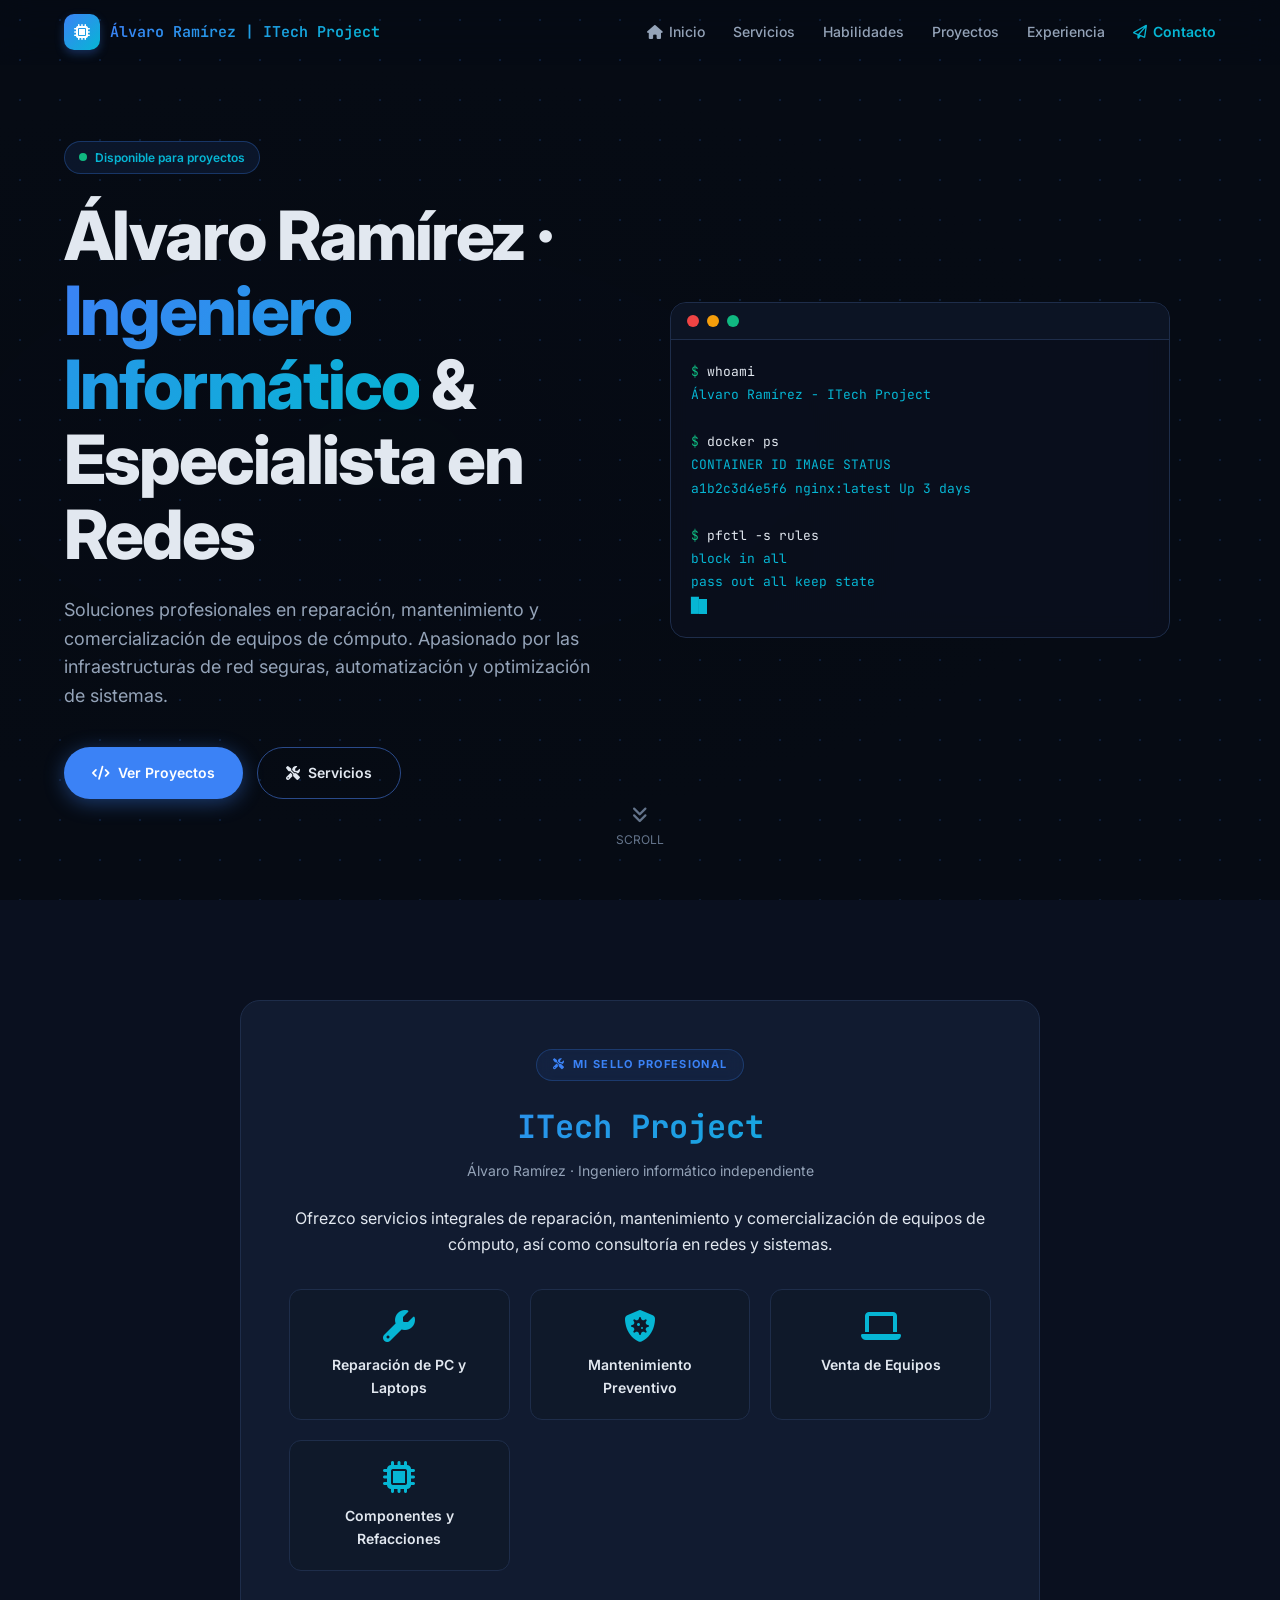
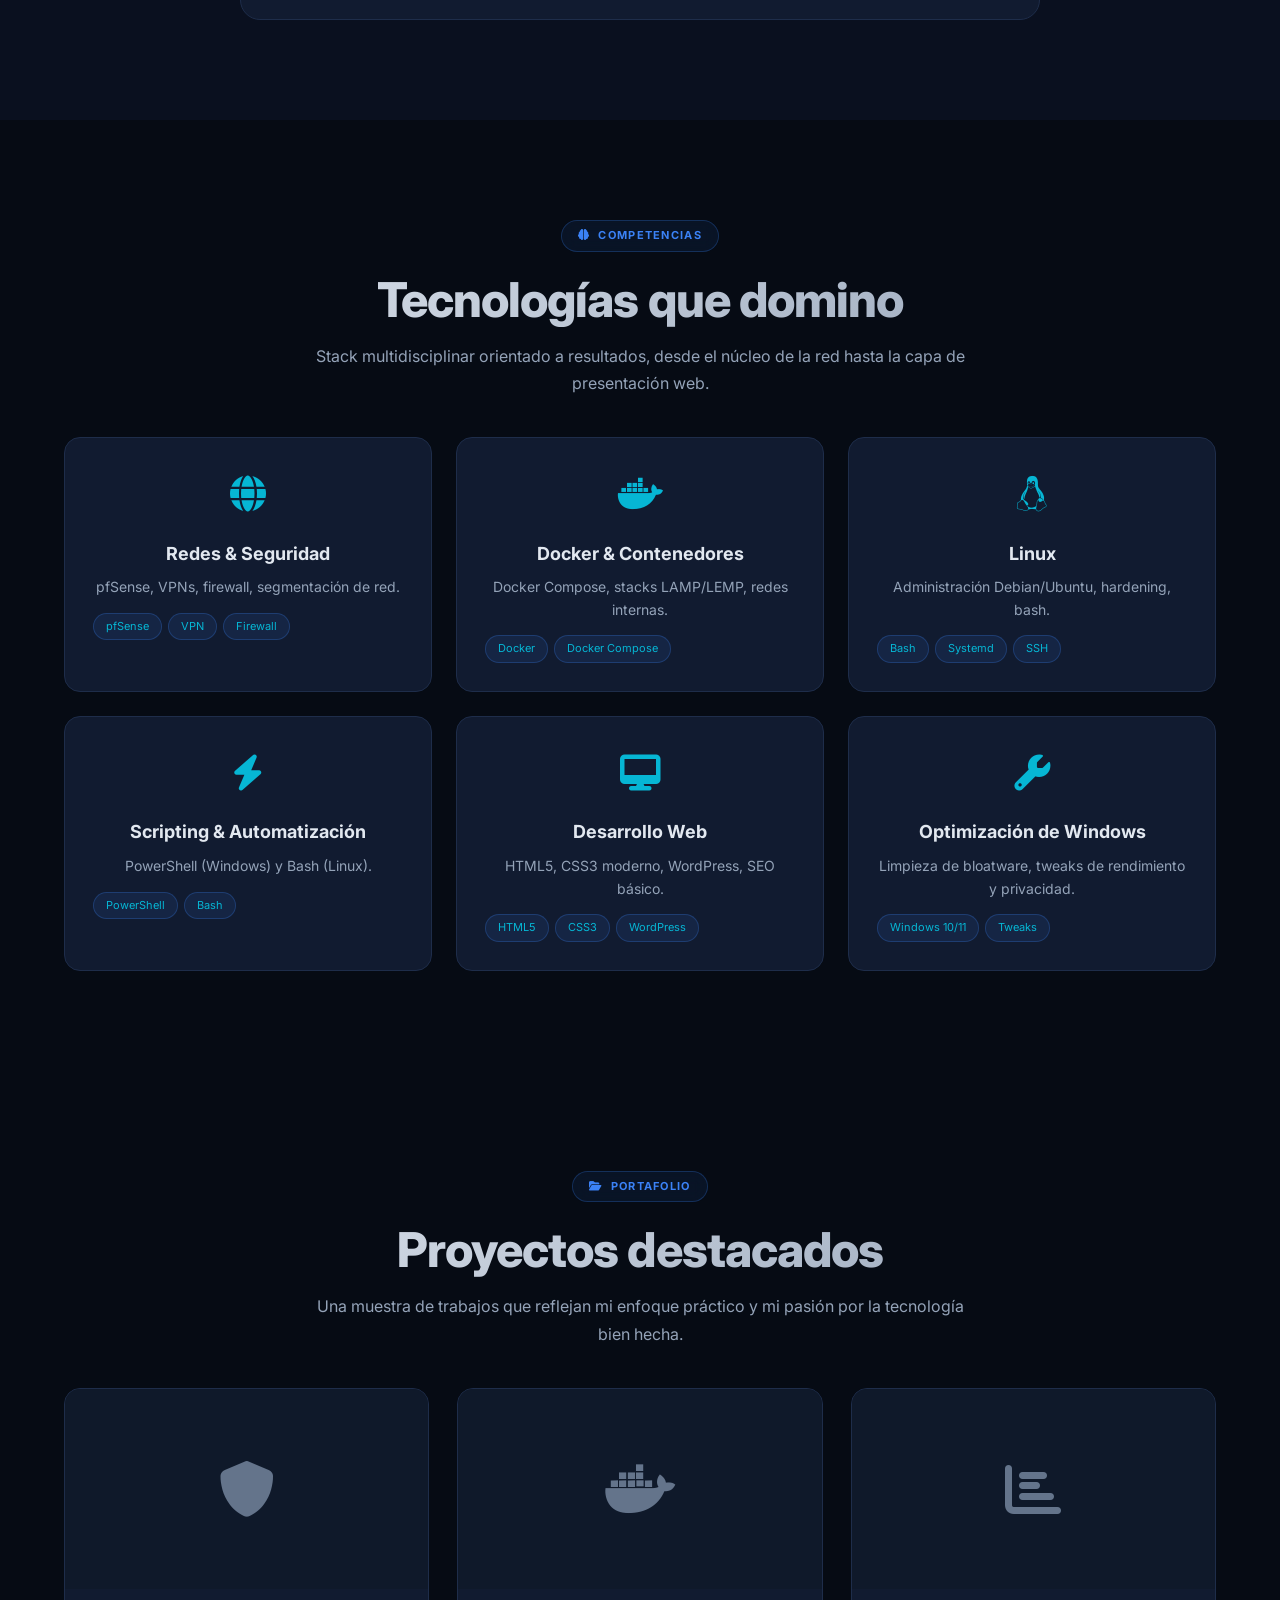
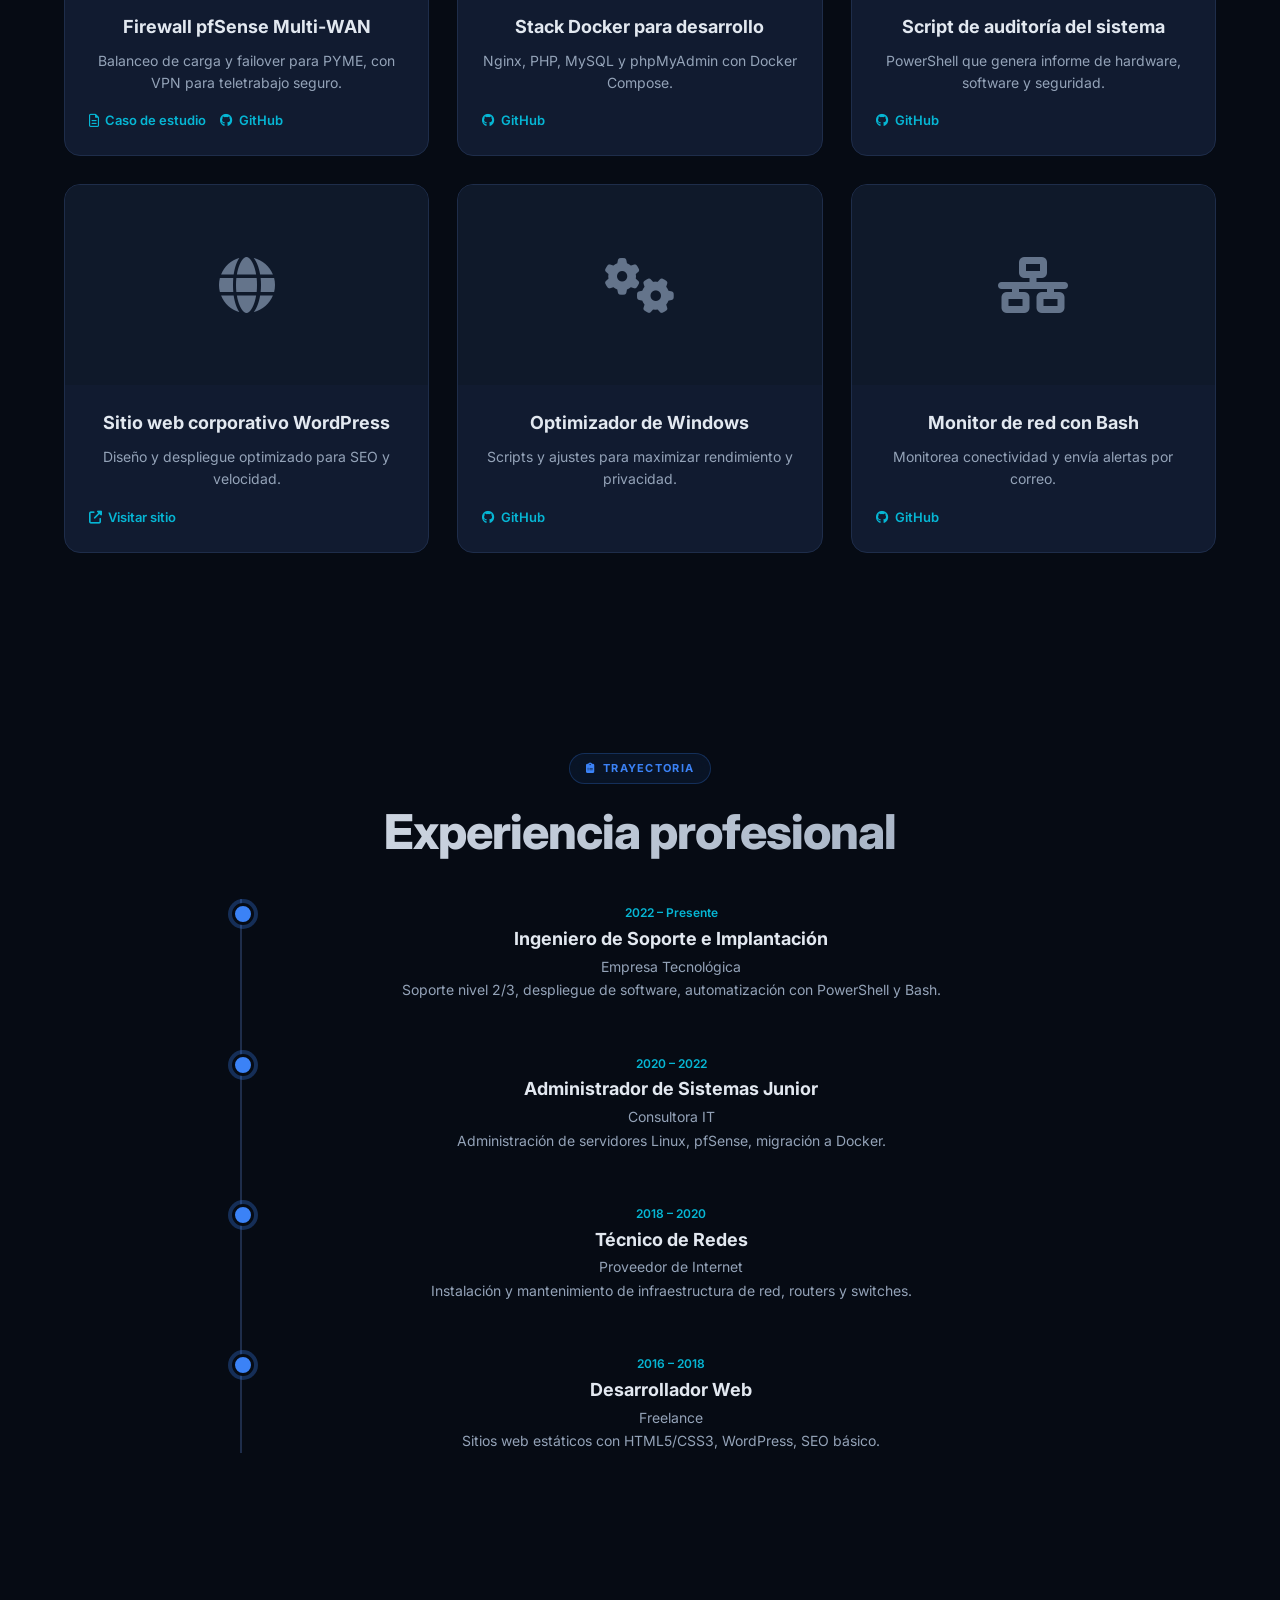
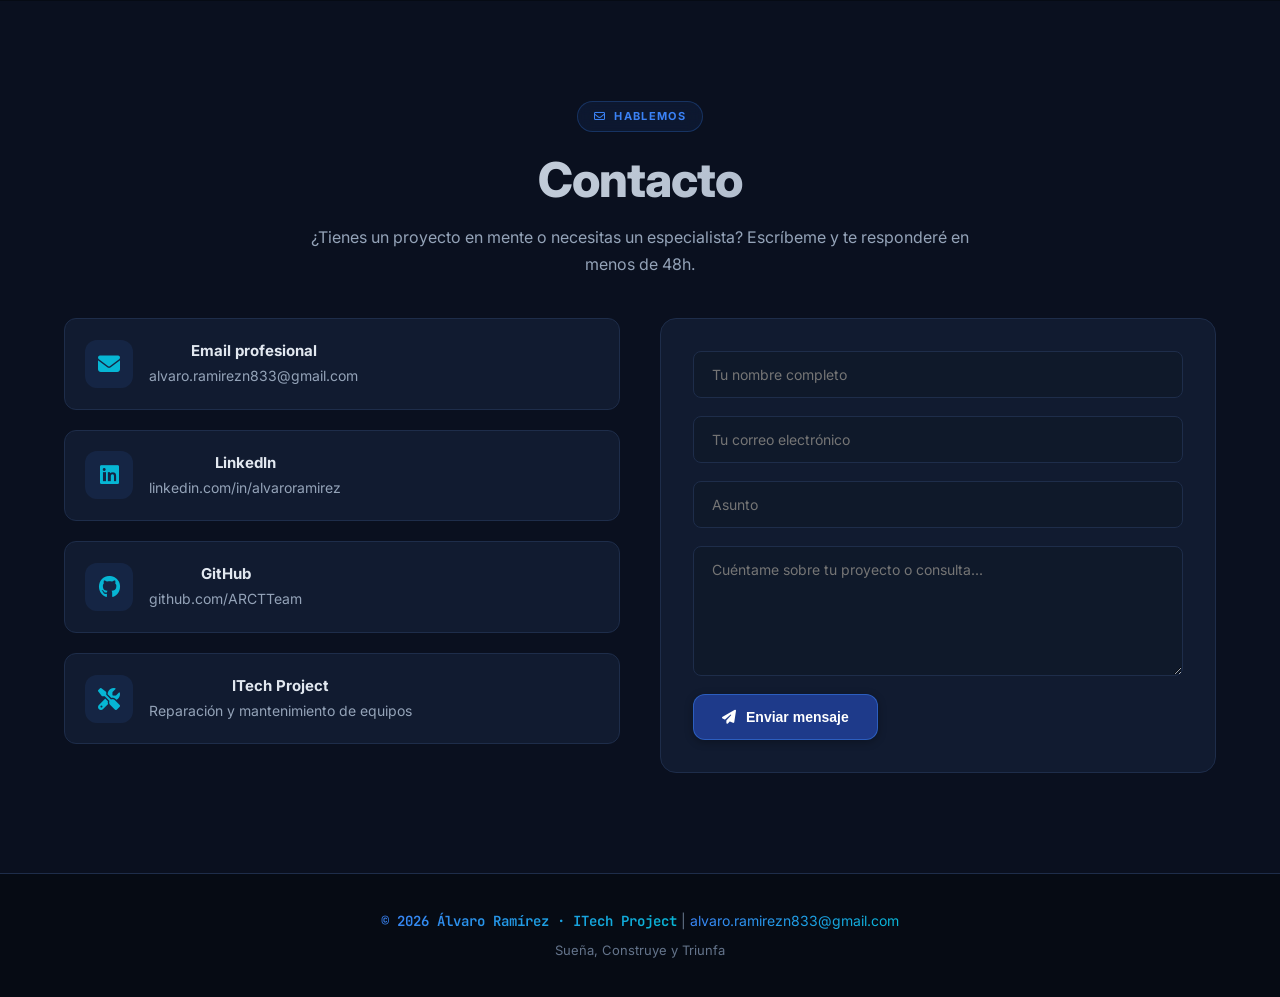
==== commit 00a2c172: "Add files via upload" ====
--- a/index.html
+++ b/index.html
@@ -1,860 +1,34 @@
 <!DOCTYPE html>
 <html lang="es" class="dark">
-
 <head>
     <meta charset="UTF-8">
     <meta name="viewport" content="width=device-width, initial-scale=1.0">
     <title>Álvaro Ramírez | Ingeniero Informático & Especialista en Redes</title>
-    <meta name="description"
-        content="Álvaro Ramírez - Ingeniero informático especializado en redes, Linux, Docker, pfSense, scripting y reparación de equipos. Servicios profesionales de TI.">
-    <meta name="author" content="Alvaro Ramírez">
+    <meta name="description" content="Álvaro Ramírez - Ingeniero informático especializado en redes, Linux, Docker, pfSense, scripting y reparación de equipos.">
+    <meta name="author" content="Álvaro Ramírez">
     <meta property="og:title" content="Álvaro Ramírez | Ingeniero Informático">
-    <meta property="og:description"
-        content="Servicios profesionales de reparación, mantenimiento y comercialización de equipos de cómputo. Especialista en redes y sistemas.">
+    <meta property="og:description" content="Servicios profesionales de reparación, mantenimiento y comercialización de equipos de cómputo. Especialista en redes y sistemas.">
     <meta property="og:type" content="website">
     <meta property="og:url" content="https://arctteam.github.io">
     <meta name="twitter:card" content="summary_large_image">
     <meta name="theme-color" content="#060b14">
-    <link rel="icon"
-        href="data:image/svg+xml,<svg xmlns='http://www.w3.org/2000/svg' viewBox='0 0 100 100'><text y='.9em' font-size='90'>💻</text></svg>">
-
-    <!-- Font Awesome 6 -->
+    <link rel="icon" href="data:image/svg+xml,<svg xmlns='http://www.w3.org/2000/svg' viewBox='0 0 100 100'><text y='.9em' font-size='90'>💻</text></svg>">
+    
+    <!-- Font Awesome -->
     <link rel="stylesheet" href="https://cdnjs.cloudflare.com/ajax/libs/font-awesome/6.5.1/css/all.min.css">
-
+    <!-- Google Fonts -->
     <link rel="preconnect" href="https://fonts.googleapis.com">
     <link rel="preconnect" href="https://fonts.gstatic.com" crossorigin>
-    <link
-        href="https://fonts.googleapis.com/css2?family=Inter:opsz,wght@14..32,300..800&family=JetBrains+Mono:wght@400;500;600&display=swap"
-        rel="stylesheet">
-
-    <style>
-        :root {
-            --bg-primary: #060b14;
-            --bg-secondary: #0a101f;
-            --bg-tertiary: #0f192a;
-            --bg-card: #111b30;
-            --border-color: #1e2d4a;
-            --border-accent: #2a4a8a;
-            --text-primary: #e2e8f0;
-            --text-secondary: #94a3b8;
-            --text-muted: #64748b;
-            --accent-blue: #3b82f6;
-            --accent-blue-hover: #2563eb;
-            --accent-dark-blue: #1e3a8a;
-            --accent-cyan: #06b6d4;
-            --accent-green: #10b981;
-            --accent-amber: #f59e0b;
-            --accent-red: #ef4444;
-            --gradient-blue: linear-gradient(135deg, var(--accent-blue), var(--accent-cyan));
-            --shadow-card: 0 4px 20px rgba(0, 0, 0, 0.3);
-            --shadow-card-hover: 0 8px 30px rgba(0, 0, 0, 0.5), 0 0 0 1px rgba(59, 130, 246, 0.2);
-            --radius-sm: 8px;
-            --radius-md: 12px;
-            --radius-lg: 16px;
-            --radius-xl: 20px;
-            --transition-fast: 0.2s ease;
-            --transition-smooth: 0.3s cubic-bezier(0.4, 0, 0.2, 1);
-        }
-
-        * {
-            margin: 0;
-            padding: 0;
-            box-sizing: border-box;
-        }
-
-        body {
-            font-family: 'Inter', system-ui, -apple-system, sans-serif;
-            background-color: var(--bg-primary);
-            color: var(--text-primary);
-            line-height: 1.6;
-            -webkit-font-smoothing: antialiased;
-            -moz-osx-font-smoothing: grayscale;
-            overflow-x: hidden;
-        }
-
-        .bg-pattern {
-            position: fixed;
-            top: 0;
-            left: 0;
-            width: 100%;
-            height: 100%;
-            pointer-events: none;
-            z-index: 0;
-            background-image: radial-gradient(circle, rgba(59, 130, 246, 0.15) 1px, transparent 1px);
-            background-size: 40px 40px;
-            animation: moveDots 20s linear infinite;
-        }
-
-        @keyframes moveDots {
-            0% { background-position: 0 0; }
-            100% { background-position: 40px 40px; }
-        }
-
-        header::before {
-            content: '';
-            position: absolute;
-            top: 0;
-            left: 0;
-            width: 100%;
-            height: 100%;
-            pointer-events: none;
-            z-index: 0;
-            background-image: radial-gradient(circle, rgba(59, 130, 246, 0.15) 1px, transparent 1px);
-            background-size: 40px 40px;
-            animation: moveDots 20s linear infinite;
-        }
-
-        #hero::before {
-            content: '';
-            position: absolute;
-            top: 0;
-            left: 0;
-            width: 100%;
-            height: 100%;
-            pointer-events: none;
-            z-index: 0;
-            background-image: radial-gradient(circle, rgba(59, 130, 246, 0.15) 1px, transparent 1px);
-            background-size: 40px 40px;
-            animation: moveDots 20s linear infinite;
-        }
-
-        #hero .container {
-            position: relative;
-            z-index: 1;
-        }
-
-        .container {
-            width: 100%;
-            max-width: 1200px;
-            margin: 0 auto;
-            padding: 0 24px;
-            position: relative;
-            z-index: 1;
-        }
-
-        .section-padding {
-            padding: 100px 0;
-        }
-
-        .reveal {
-            opacity: 0;
-            transform: translateY(30px);
-            transition: opacity 0.6s cubic-bezier(0.2, 0.9, 0.4, 1.1), transform 0.6s cubic-bezier(0.2, 0.9, 0.4, 1.1);
-        }
-
-        .stagger .reveal:nth-child(1) { transition-delay: 0.05s; }
-        .stagger .reveal:nth-child(2) { transition-delay: 0.1s; }
-        .stagger .reveal:nth-child(3) { transition-delay: 0.15s; }
-        .stagger .reveal:nth-child(4) { transition-delay: 0.2s; }
-        .stagger .reveal:nth-child(5) { transition-delay: 0.25s; }
-        .stagger .reveal:nth-child(6) { transition-delay: 0.3s; }
-
-        .reveal.visible {
-            opacity: 1;
-            transform: translateY(0);
-        }
-
-        .section-label {
-            display: inline-flex;
-            align-items: center;
-            gap: 8px;
-            padding: 6px 16px;
-            background: rgba(59, 130, 246, 0.08);
-            border: 1px solid rgba(59, 130, 246, 0.25);
-            border-radius: 999px;
-            font-size: 11px;
-            font-weight: 700;
-            letter-spacing: 0.12em;
-            text-transform: uppercase;
-            color: var(--accent-blue);
-            margin-bottom: 20px;
-            backdrop-filter: blur(8px);
-        }
-
-        .section-title {
-            font-family: 'Inter', sans-serif;
-            font-size: clamp(32px, 5vw, 48px);
-            font-weight: 800;
-            line-height: 1.15;
-            margin-bottom: 16px;
-            background: linear-gradient(135deg, #e2e8f0 0%, #94a3b8 100%);
-            -webkit-background-clip: text;
-            -webkit-text-fill-color: transparent;
-            background-clip: text;
-            letter-spacing: -0.02em;
-        }
-
-        .section-subtitle {
-            font-size: 16px;
-            font-weight: 400;
-            color: var(--text-secondary);
-            line-height: 1.7;
-            max-width: 660px;
-            margin: 0 auto 40px;
-        }
-
-        /* HEADER */
-        header {
-            position: fixed;
-            top: 0;
-            left: 0;
-            right: 0;
-            z-index: 100;
-            background: rgba(6, 11, 20, 0.8);
-            backdrop-filter: blur(16px);
-            border-bottom: 1px solid transparent;
-            transition: all var(--transition-smooth);
-        }
-
-        header.scrolled {
-            border-bottom-color: rgba(30, 45, 74, 0.6);
-            box-shadow: 0 4px 20px rgba(0, 0, 0, 0.4);
-        }
-
-        nav {
-            display: flex;
-            align-items: center;
-            justify-content: space-between;
-            height: 64px;
-            position: relative;
-            z-index: 1;
-        }
-
-        .nav-logo {
-            display: flex;
-            align-items: center;
-            gap: 10px;
-            font-weight: 700;
-            font-size: 18px;
-            text-decoration: none;
-            color: var(--text-primary);
-            letter-spacing: -0.02em;
-        }
-
-        .nav-logo-icon {
-            width: 36px;
-            height: 36px;
-            background: var(--gradient-blue);
-            border-radius: 10px;
-            display: flex;
-            align-items: center;
-            justify-content: center;
-            font-size: 16px;
-            font-weight: 800;
-            color: #fff;
-            box-shadow: 0 4px 10px rgba(59, 130, 246, 0.3);
-        }
-
-        .nav-logo-text {
-            font-family: 'JetBrains Mono', monospace;
-            font-size: 15px;
-            font-weight: 600;
-            background: var(--gradient-blue);
-            -webkit-background-clip: text;
-            -webkit-text-fill-color: transparent;
-            background-clip: text;
-        }
-
-        .nav-links {
-            display: flex;
-            align-items: center;
-            gap: 28px;
-            list-style: none;
-        }
-
-        .nav-links li a {
-            color: var(--text-secondary);
-            text-decoration: none;
-            font-size: 14px;
-            font-weight: 500;
-            transition: color var(--transition-fast);
-            position: relative;
-            padding: 6px 0;
-            display: flex;
-            align-items: center;
-            gap: 6px;
-        }
-
-        .nav-links li a::after {
-            content: '';
-            position: absolute;
-            bottom: 0;
-            left: 0;
-            width: 0;
-            height: 2px;
-            background: var(--accent-blue);
-            transition: width var(--transition-fast);
-        }
-
-        .nav-links li a:hover {
-            color: var(--text-primary);
-        }
-
-        .nav-links li a:hover::after {
-            width: 100%;
-        }
-
-        .nav-links li a.contact-link {
-            color: var(--accent-cyan);
-            font-weight: 600;
-        }
-
-        .mobile-menu-btn {
-            display: none;
-            background: none;
-            border: none;
-            color: var(--text-primary);
-            font-size: 28px;
-            cursor: pointer;
-        }
-
-        @media (max-width: 768px) {
-            .nav-links {
-                display: none;
-                position: fixed;
-                top: 64px;
-                left: 0;
-                right: 0;
-                background: rgba(6, 11, 20, 0.95);
-                backdrop-filter: blur(20px);
-                flex-direction: column;
-                padding: 24px;
-                gap: 16px;
-                border-bottom: 1px solid var(--border-color);
-            }
-            .nav-links.active { display: flex; }
-            .mobile-menu-btn { display: block; }
-        }
-
-        /* HERO */
-        #hero {
-            position: relative;
-            min-height: 100vh;
-            display: flex;
-            align-items: center;
-            background: radial-gradient(ellipse at 30% 50%, rgba(6, 11, 20, 0.9) 0%, #060b14 60%),
-                        radial-gradient(ellipse at 70% 20%, rgba(59, 130, 246, 0.08) 0%, transparent 40%);
-        }
-
-        .hero-grid {
-            display: grid;
-            grid-template-columns: 1fr 1fr;
-            gap: 60px;
-            align-items: center;
-            padding: 120px 0 80px;
-        }
-
-        .hero-content { max-width: 560px; }
-        .hero-badge {
-            display: inline-flex;
-            align-items: center;
-            gap: 8px;
-            padding: 6px 14px;
-            background: rgba(59, 130, 246, 0.1);
-            border: 1px solid rgba(59, 130, 246, 0.3);
-            border-radius: 999px;
-            font-size: 12px;
-            font-weight: 600;
-            color: var(--accent-cyan);
-            margin-bottom: 24px;
-        }
-        .hero-badge-dot {
-            width: 8px;
-            height: 8px;
-            background: var(--accent-green);
-            border-radius: 50%;
-            animation: pulse 2s infinite;
-        }
-        @keyframes pulse {
-            0%, 100% { opacity: 1; transform: scale(1); }
-            50% { opacity: 0.5; transform: scale(0.85); }
-        }
-        .hero-title {
-            font-size: clamp(40px, 6vw, 68px);
-            font-weight: 800;
-            line-height: 1.1;
-            margin-bottom: 24px;
-            letter-spacing: -0.03em;
-        }
-        .hero-title .highlight {
-            background: var(--gradient-blue);
-            -webkit-background-clip: text;
-            -webkit-text-fill-color: transparent;
-            background-clip: text;
-        }
-        .hero-description {
-            font-size: 18px;
-            color: var(--text-secondary);
-            margin-bottom: 36px;
-        }
-        .hero-buttons {
-            display: flex;
-            flex-wrap: wrap;
-            gap: 14px;
-        }
-        .btn {
-            display: inline-flex;
-            align-items: center;
-            gap: 8px;
-            padding: 14px 28px;
-            border-radius: 999px;
-            font-weight: 600;
-            font-size: 14px;
-            text-decoration: none;
-            transition: all var(--transition-smooth);
-            cursor: pointer;
-            border: none;
-        }
-        .btn-primary {
-            background: var(--accent-blue);
-            color: #fff;
-            box-shadow: 0 4px 20px rgba(59, 130, 246, 0.4);
-        }
-        .btn-primary:hover {
-            background: var(--accent-blue-hover);
-            transform: translateY(-3px);
-        }
-        .btn-secondary {
-            background: transparent;
-            color: var(--text-primary);
-            border: 1px solid var(--border-accent);
-        }
-        .btn-secondary:hover {
-            border-color: var(--accent-blue);
-            background: rgba(59, 130, 246, 0.1);
-            transform: translateY(-3px);
-        }
-        .hero-visual { display: flex; justify-content: center; }
-        .terminal-window {
-            width: 100%;
-            max-width: 500px;
-            background: rgba(10, 16, 31, 0.8);
-            border: 1px solid var(--border-color);
-            border-radius: var(--radius-lg);
-            overflow: hidden;
-            backdrop-filter: blur(12px);
-            transition: transform 0.3s ease;
-        }
-        .terminal-window:hover { transform: translateY(-5px); }
-        .terminal-header {
-            display: flex;
-            gap: 8px;
-            padding: 12px 16px;
-            background: rgba(15, 25, 42, 0.6);
-            border-bottom: 1px solid var(--border-color);
-        }
-        .terminal-dot { width: 12px; height: 12px; border-radius: 50%; }
-        .terminal-dot.red { background: var(--accent-red); }
-        .terminal-dot.yellow { background: var(--accent-amber); }
-        .terminal-dot.green { background: var(--accent-green); }
-        .terminal-body {
-            padding: 20px;
-            font-family: 'JetBrains Mono', monospace;
-            font-size: 13px;
-            line-height: 1.8;
-            color: var(--text-secondary);
-        }
-        .terminal-body .prompt { color: var(--accent-green); }
-        .terminal-body .command { color: var(--text-primary); }
-        .terminal-body .output { color: var(--accent-cyan); }
-        .terminal-body .cursor {
-            display: inline-block;
-            width: 8px;
-            height: 15px;
-            background: var(--accent-cyan);
-            animation: blink 1s step-end infinite;
-            vertical-align: middle;
-        }
-        @keyframes blink { 0%,100%{opacity:1} 50%{opacity:0} }
-        .scroll-indicator {
-            position: absolute;
-            bottom: 30px;
-            left: 50%;
-            transform: translateX(-50%);
-            text-align: center;
-            color: var(--text-muted);
-            font-size: 12px;
-            display: flex;
-            flex-direction: column;
-            align-items: center;
-            gap: 6px;
-        }
-        .scroll-indicator i {
-            font-size: 18px;
-            animation: bounce 2s infinite;
-        }
-        @keyframes bounce {
-            0%, 100% { transform: translateY(0); }
-            50% { transform: translateY(6px); }
-        }
-        @media (max-width: 900px) {
-            .hero-grid { grid-template-columns: 1fr; text-align: center; }
-            .hero-content { max-width: 100%; }
-            .hero-buttons { justify-content: center; }
-            .scroll-indicator { display: none; }
-        }
-
-        /* BUSINESS */
-        #business { background: var(--bg-secondary); }
-        .business-card {
-            background: var(--bg-card);
-            border: 1px solid var(--border-color);
-            border-radius: var(--radius-xl);
-            padding: 48px;
-            text-align: center;
-            max-width: 800px;
-            margin: 0 auto;
-            transition: all var(--transition-smooth);
-        }
-        .business-card:hover {
-            border-color: rgba(59, 130, 246, 0.4);
-            box-shadow: var(--shadow-card-hover);
-            transform: translateY(-4px);
-        }
-        .business-logo {
-            font-family: 'JetBrains Mono', monospace;
-            font-size: 32px;
-            font-weight: 700;
-            background: var(--gradient-blue);
-            -webkit-background-clip: text;
-            -webkit-text-fill-color: transparent;
-            background-clip: text;
-        }
-        .business-sub { color: var(--text-secondary); font-size: 14px; margin: 8px 0 24px; }
-        .business-services {
-            display: grid;
-            grid-template-columns: repeat(auto-fit, minmax(200px, 1fr));
-            gap: 20px;
-            margin-top: 32px;
-        }
-        .service-item {
-            display: flex;
-            flex-direction: column;
-            align-items: center;
-            gap: 12px;
-            padding: 20px;
-            background: var(--bg-tertiary);
-            border-radius: var(--radius-md);
-            border: 1px solid var(--border-color);
-            transition: all var(--transition-fast);
-        }
-        .service-item:hover {
-            border-color: var(--accent-blue);
-            transform: translateY(-2px);
-        }
-        .service-item i { font-size: 32px; color: var(--accent-cyan); }
-        .service-item span { font-size: 14px; font-weight: 600; }
-
-        /* SKILLS */
-        .skills-grid {
-            display: grid;
-            grid-template-columns: repeat(auto-fit, minmax(280px, 1fr));
-            gap: 24px;
-            margin-top: 40px;
-        }
-        .skill-card {
-            background: var(--bg-card);
-            border: 1px solid var(--border-color);
-            border-radius: var(--radius-lg);
-            padding: 28px;
-            transition: all var(--transition-smooth);
-        }
-        .skill-card:hover {
-            border-color: rgba(59, 130, 246, 0.4);
-            transform: translateY(-6px);
-            box-shadow: var(--shadow-card-hover);
-        }
-        .skill-icon { font-size: 36px; margin-bottom: 16px; color: var(--accent-cyan); }
-        .skill-card h3 { font-weight: 700; font-size: 18px; margin-bottom: 8px; }
-        .skill-card p { font-size: 14px; color: var(--text-secondary); }
-        .skill-tags { display: flex; flex-wrap: wrap; gap: 6px; margin-top: 14px; }
-        .skill-tag {
-            font-size: 11px;
-            padding: 4px 12px;
-            background: rgba(59, 130, 246, 0.1);
-            border: 1px solid rgba(59, 130, 246, 0.25);
-            border-radius: 999px;
-            color: var(--accent-cyan);
-        }
-
-        /* PROJECTS */
-        .projects-grid {
-            display: grid;
-            grid-template-columns: repeat(auto-fit, minmax(320px, 1fr));
-            gap: 28px;
-            margin-top: 40px;
-        }
-        .project-card {
-            background: var(--bg-card);
-            border: 1px solid var(--border-color);
-            border-radius: var(--radius-lg);
-            overflow: hidden;
-            transition: all var(--transition-smooth);
-        }
-        .project-card:hover {
-            border-color: rgba(59, 130, 246, 0.45);
-            transform: translateY(-6px);
-            box-shadow: var(--shadow-card-hover);
-        }
-        .project-image {
-            height: 200px;
-            background: var(--bg-tertiary);
-            display: flex;
-            align-items: center;
-            justify-content: center;
-            font-size: 56px;
-            color: var(--text-muted);
-        }
-        .project-body { padding: 24px; }
-        .project-body h3 { font-weight: 700; font-size: 18px; margin-bottom: 8px; }
-        .project-body p { font-size: 14px; color: var(--text-secondary); margin-bottom: 16px; }
-        .project-links { display: flex; gap: 14px; }
-        .project-link {
-            display: inline-flex;
-            align-items: center;
-            gap: 6px;
-            font-size: 13px;
-            font-weight: 600;
-            color: var(--accent-cyan);
-            text-decoration: none;
-        }
-        .project-link:hover { color: var(--accent-blue); }
-
-        /* TIMELINE */
-        .timeline {
-            position: relative;
-            max-width: 800px;
-            margin: 40px auto 0;
-            padding-left: 30px;
-            border-left: 2px solid var(--border-color);
-        }
-        .timeline-item {
-            position: relative;
-            margin-bottom: 48px;
-            padding-left: 30px;
-        }
-        .timeline-item::before {
-            content: '';
-            position: absolute;
-            left: -40px;
-            top: 4px;
-            width: 16px;
-            height: 16px;
-            background: var(--accent-blue);
-            border: 3px solid var(--bg-primary);
-            border-radius: 50%;
-            box-shadow: 0 0 0 4px rgba(59, 130, 246, 0.3);
-        }
-        .timeline-date {
-            font-size: 12px;
-            font-weight: 600;
-            color: var(--accent-cyan);
-            margin-bottom: 6px;
-        }
-        .timeline-item h3 { font-weight: 700; font-size: 18px; }
-        .timeline-item .company { font-size: 14px; color: var(--text-secondary); margin-bottom: 10px; }
-        .timeline-item p { font-size: 14px; color: var(--text-secondary); }
-
-        /* CONTACT */
-        #contact { background: var(--bg-secondary); }
-        .contact-grid {
-            display: grid;
-            grid-template-columns: 1fr 1fr;
-            gap: 40px;
-            margin-top: 40px;
-        }
-        .contact-info { display: flex; flex-direction: column; gap: 20px; }
-        .contact-item {
-            display: flex;
-            align-items: center;
-            gap: 16px;
-            padding: 20px;
-            background: var(--bg-card);
-            border: 1px solid var(--border-color);
-            border-radius: var(--radius-md);
-            transition: all var(--transition-fast);
-        }
-        .contact-item:hover {
-            border-color: var(--accent-blue);
-            transform: translateY(-3px);
-        }
-        .contact-icon {
-            width: 48px;
-            height: 48px;
-            background: rgba(59, 130, 246, 0.1);
-            border-radius: 12px;
-            display: flex;
-            align-items: center;
-            justify-content: center;
-            font-size: 22px;
-            color: var(--accent-cyan);
-        }
-        .contact-text strong { display: block; font-size: 15px; }
-        .contact-text span { font-size: 14px; color: var(--text-secondary); }
-        .contact-form {
-            background: var(--bg-card);
-            border: 1px solid var(--border-color);
-            border-radius: var(--radius-lg);
-            padding: 32px;
-            display: flex;
-            flex-direction: column;
-            gap: 18px;
-        }
-        .contact-form input, .contact-form textarea {
-            width: 100%;
-            padding: 14px 18px;
-            background: var(--bg-tertiary);
-            border: 1px solid var(--border-color);
-            border-radius: var(--radius-sm);
-            color: var(--text-primary);
-            font-family: 'Inter', sans-serif;
-            font-size: 14px;
-            outline: none;
-        }
-        .contact-form input:focus, .contact-form textarea:focus {
-            border-color: var(--accent-blue);
-            box-shadow: 0 0 0 3px rgba(59, 130, 246, 0.2);
-        }
-        .contact-form textarea { min-height: 130px; resize: vertical; }
-        
-        /* BOTÓN DE ENVÍO PERSONALIZADO - AZUL OSCURO CON EFECTO DE BORDE */
-        .contact-form button[type="submit"] {
-            align-self: flex-start;
-            background: var(--accent-dark-blue);
-            color: white;
-            border: 1px solid rgba(59, 130, 246, 0.5);
-            border-radius: 12px;
-            padding: 14px 28px;
-            font-weight: 600;
-            font-size: 14px;
-            display: inline-flex;
-            align-items: center;
-            gap: 10px;
-            cursor: pointer;
-            transition: all 0.3s ease;
-            box-shadow: 0 2px 8px rgba(0, 0, 0, 0.3);
-        }
-        .contact-form button[type="submit"] i {
-            transition: transform 0.2s ease;
-        }
-        .contact-form button[type="submit"]:hover {
-            background: #0f2b5c;
-            border-color: rgba(6, 182, 212, 0.8);
-            transform: translateY(-3px);
-            box-shadow: 0 8px 20px rgba(6, 182, 212, 0.3), 0 0 0 1px rgba(6, 182, 212, 0.5);
-        }
-        .contact-form button[type="submit"]:hover i {
-            transform: translateX(4px) translateY(-2px);
-        }
-
-        /* FOOTER */
-        footer {
-            background: var(--bg-primary);
-            border-top: 1px solid var(--border-color);
-            padding: 36px 0;
-            text-align: center;
-        }
-        footer p {
-            font-size: 14px;
-            color: var(--text-muted);
-        }
-        footer .footer-brand, 
-        footer .footer-copyright {
-            font-family: 'JetBrains Mono', monospace;
-            font-weight: 600;
-            background: var(--gradient-blue);
-            -webkit-background-clip: text;
-            -webkit-text-fill-color: transparent;
-            background-clip: text;
-        }
-        footer a {
-            color: var(--accent-cyan);
-            text-decoration: none;
-            background: var(--gradient-blue);
-            -webkit-background-clip: text;
-            -webkit-text-fill-color: transparent;
-            background-clip: text;
-            transition: opacity 0.2s;
-        }
-        footer a:hover {
-            opacity: 0.8;
-        }
-        footer .slogan {
-            margin-top: 8px;
-            color: var(--text-muted);
-            font-size: 13px;
-        }
-
-        /* BACK TO TOP BUTTON - MODERN STYLE */
-        .back-to-top {
-            position: fixed;
-            bottom: 30px;
-            right: 30px;
-            display: flex;
-            align-items: center;
-            gap: 8px;
-            padding: 12px 20px;
-            background: rgba(15, 25, 42, 0.9);
-            backdrop-filter: blur(12px);
-            border: 1px solid rgba(59, 130, 246, 0.4);
-            border-radius: 40px;
-            font-size: 14px;
-            font-weight: 600;
-            color: var(--accent-cyan);
-            cursor: pointer;
-            opacity: 0;
-            visibility: hidden;
-            transition: all 0.3s cubic-bezier(0.2, 0.9, 0.4, 1.1);
-            z-index: 99;
-            box-shadow: 0 4px 15px rgba(0, 0, 0, 0.3);
-            letter-spacing: 0.3px;
-        }
-
-        .back-to-top i {
-            font-size: 16px;
-            transition: transform 0.2s ease;
-        }
-
-        .back-to-top:hover {
-            background: var(--gradient-blue);
-            color: #fff;
-            border-color: transparent;
-            transform: translateY(-4px);
-            box-shadow: 0 8px 25px rgba(59, 130, 246, 0.4);
-        }
-
-        .back-to-top:hover i {
-            transform: translateY(-2px);
-        }
-
-        .back-to-top.visible {
-            opacity: 1;
-            visibility: visible;
-        }
-
-        @media (max-width: 600px) {
-            .back-to-top {
-                padding: 10px 16px;
-                font-size: 12px;
-                bottom: 20px;
-                right: 20px;
-            }
-            .back-to-top span {
-                display: none;
-            }
-            .back-to-top i {
-                font-size: 18px;
-                margin: 0;
-            }
-        }
-    </style>
+    <link href="https://fonts.googleapis.com/css2?family=Inter:opsz,wght@14..32,300..800&family=JetBrains+Mono:wght@400;500;600&display=swap" rel="stylesheet">
+    <!-- Estilos principales -->
+    <link rel="stylesheet" href="css/styles.css">
 </head>
-
 <body>
     <div class="bg-pattern"></div>
+
     <header id="header">
         <nav class="container">
-            <a href="#hero" class="nav-logo">
+            <a href="#hero" class="nav-logo" aria-label="Inicio">
                 <span class="nav-logo-icon"><i class="fas fa-microchip"></i></span>
                 <span class="nav-logo-text">Álvaro Ramírez | ITech Project</span>
             </a>
@@ -870,139 +44,149 @@
         </nav>
     </header>
 
-    <section id="hero">
-        <div class="container">
-            <div class="hero-grid">
-                <div class="hero-content reveal">
-                    <span class="hero-badge"><span class="hero-badge-dot"></span> Disponible para proyectos</span>
-                    <h1 class="hero-title">Álvaro Ramírez · <span class="highlight">Ingeniero Informático</span> & Especialista en Redes</h1>
-                    <p class="hero-description">Soluciones profesionales en reparación, mantenimiento y comercialización de equipos de cómputo. Apasionado por las infraestructuras de red seguras, automatización y optimización de sistemas.</p>
-                    <div class="hero-buttons">
-                        <a href="#projects" class="btn btn-primary"><i class="fas fa-code"></i> Ver Proyectos</a>
-                        <a href="#business" class="btn btn-secondary"><i class="fas fa-tools"></i> Servicios</a>
-                    </div>
-                </div>
-                <div class="hero-visual reveal">
-                    <div class="terminal-window">
-                        <div class="terminal-header"><span class="terminal-dot red"></span><span class="terminal-dot yellow"></span><span class="terminal-dot green"></span></div>
-                        <div class="terminal-body">
-                            <span class="prompt">$</span> <span class="command">whoami</span><br>
-                            <span class="output">Álvaro Ramírez - ITech Project</span><br><br>
-                            <span class="prompt">$</span> <span class="command">docker ps</span><br>
-                            <span class="output">CONTAINER ID IMAGE STATUS</span><br>
-                            <span class="output">a1b2c3d4e5f6 nginx:latest Up 3 days</span><br><br>
-                            <span class="prompt">$</span> <span class="command">pfctl -s rules</span><br>
-                            <span class="output">block in all</span><br>
-                            <span class="output">pass out all keep state</span><br>
-                            <span class="output">█<span class="cursor"></span></span>
+    <main>
+        <!-- Hero -->
+        <section id="hero">
+            <div class="container">
+                <div class="hero-grid">
+                    <div class="hero-content reveal">
+                        <span class="hero-badge"><span class="hero-badge-dot"></span> Disponible para proyectos</span>
+                        <h1 class="hero-title">Álvaro Ramírez · <span class="highlight">Ingeniero Informático</span> & Especialista en Redes</h1>
+                        <p class="hero-description">Soluciones profesionales en reparación, mantenimiento y comercialización de equipos de cómputo. Apasionado por las infraestructuras de red seguras, automatización y optimización de sistemas.</p>
+                        <div class="hero-buttons">
+                            <a href="#projects" class="btn btn-primary"><i class="fas fa-code"></i> Ver Proyectos</a>
+                            <a href="#business" class="btn btn-secondary"><i class="fas fa-tools"></i> Servicios</a>
                         </div>
                     </div>
-                </div>
-            </div>
-            <div class="scroll-indicator">
-                <i class="fas fa-angle-double-down"></i>
-                <span>SCROLL</span>
-            </div>
-        </div>
-    </section>
-
-    <section id="business" class="section-padding">
-        <div class="container">
-            <div class="business-card reveal">
-                <span class="section-label"><i class="fas fa-tools"></i> Mi sello profesional</span>
-                <div class="business-logo">ITech Project</div>
-                <div class="business-sub">Álvaro Ramírez · Ingeniero informático independiente</div>
-                <p style="color: var(--text-secondary); font-size: 14px; margin-bottom: 24px;">Ofrezco servicios integrales de reparación, mantenimiento y comercialización de equipos de cómputo, así como consultoría en redes y sistemas.</p>
-                <div class="business-services">
-                    <div class="service-item"><i class="fas fa-wrench"></i><span>Reparación de PC y Laptops</span></div>
-                    <div class="service-item"><i class="fas fa-shield-virus"></i><span>Mantenimiento Preventivo</span></div>
-                    <div class="service-item"><i class="fas fa-laptop"></i><span>Venta de Equipos</span></div>
-                    <div class="service-item"><i class="fas fa-microchip"></i><span>Componentes y Refacciones</span></div>
-                </div>
-            </div>
-        </div>
-    </section>
-
-    <section id="skills" class="section-padding">
-        <div class="container" style="text-align:center;">
-            <span class="section-label reveal"><i class="fas fa-brain"></i> Competencias</span>
-            <h2 class="section-title reveal">Tecnologías que domino</h2>
-            <p class="section-subtitle reveal">Stack multidisciplinar orientado a resultados, desde el núcleo de la red hasta la capa de presentación web.</p>
-            <div class="skills-grid stagger">
-                <div class="skill-card reveal"><div class="skill-icon"><i class="fas fa-globe"></i></div><h3>Redes & Seguridad</h3><p>pfSense, VPNs, firewall, segmentación de red.</p><div class="skill-tags"><span class="skill-tag">pfSense</span><span class="skill-tag">VPN</span><span class="skill-tag">Firewall</span></div></div>
-                <div class="skill-card reveal"><div class="skill-icon"><i class="fab fa-docker"></i></div><h3>Docker & Contenedores</h3><p>Docker Compose, stacks LAMP/LEMP, redes internas.</p><div class="skill-tags"><span class="skill-tag">Docker</span><span class="skill-tag">Docker Compose</span></div></div>
-                <div class="skill-card reveal"><div class="skill-icon"><i class="fab fa-linux"></i></div><h3>Linux</h3><p>Administración Debian/Ubuntu, hardening, bash.</p><div class="skill-tags"><span class="skill-tag">Bash</span><span class="skill-tag">Systemd</span><span class="skill-tag">SSH</span></div></div>
-                <div class="skill-card reveal"><div class="skill-icon"><i class="fas fa-bolt"></i></div><h3>Scripting & Automatización</h3><p>PowerShell (Windows) y Bash (Linux).</p><div class="skill-tags"><span class="skill-tag">PowerShell</span><span class="skill-tag">Bash</span></div></div>
-                <div class="skill-card reveal"><div class="skill-icon"><i class="fas fa-desktop"></i></div><h3>Desarrollo Web</h3><p>HTML5, CSS3 moderno, WordPress, SEO básico.</p><div class="skill-tags"><span class="skill-tag">HTML5</span><span class="skill-tag">CSS3</span><span class="skill-tag">WordPress</span></div></div>
-                <div class="skill-card reveal"><div class="skill-icon"><i class="fas fa-wrench"></i></div><h3>Optimización de Windows</h3><p>Limpieza de bloatware, tweaks de rendimiento y privacidad.</p><div class="skill-tags"><span class="skill-tag">Windows 10/11</span><span class="skill-tag">Tweaks</span></div></div>
-            </div>
-        </div>
-    </section>
-
-    <section id="projects" class="section-padding">
-        <div class="container" style="text-align:center;">
-            <span class="section-label reveal"><i class="fas fa-folder-open"></i> Portafolio</span>
-            <h2 class="section-title reveal">Proyectos destacados</h2>
-            <p class="section-subtitle reveal">Una muestra de trabajos que reflejan mi enfoque práctico y mi pasión por la tecnología bien hecha.</p>
-            <div class="projects-grid stagger">
-                <div class="project-card reveal"><div class="project-image"><i class="fas fa-shield"></i></div><div class="project-body"><h3>Firewall pfSense Multi‑WAN</h3><p>Balanceo de carga y failover para PYME, con VPN para teletrabajo seguro.</p><div class="project-links"><a href="#" class="project-link"><i class="far fa-file-alt"></i> Caso de estudio</a><a href="#" class="project-link"><i class="fab fa-github"></i> GitHub</a></div></div></div>
-                <div class="project-card reveal"><div class="project-image"><i class="fab fa-docker"></i></div><div class="project-body"><h3>Stack Docker para desarrollo</h3><p>Nginx, PHP, MySQL y phpMyAdmin con Docker Compose.</p><div class="project-links"><a href="#" class="project-link"><i class="fab fa-github"></i> GitHub</a></div></div></div>
-                <div class="project-card reveal"><div class="project-image"><i class="fas fa-chart-bar"></i></div><div class="project-body"><h3>Script de auditoría del sistema</h3><p>PowerShell que genera informe de hardware, software y seguridad.</p><div class="project-links"><a href="#" class="project-link"><i class="fab fa-github"></i> GitHub</a></div></div></div>
-                <div class="project-card reveal"><div class="project-image"><i class="fas fa-globe"></i></div><div class="project-body"><h3>Sitio web corporativo WordPress</h3><p>Diseño y despliegue optimizado para SEO y velocidad.</p><div class="project-links"><a href="#" class="project-link"><i class="fas fa-external-link-alt"></i> Visitar sitio</a></div></div></div>
-                <div class="project-card reveal"><div class="project-image"><i class="fas fa-cogs"></i></div><div class="project-body"><h3>Optimizador de Windows</h3><p>Scripts y ajustes para maximizar rendimiento y privacidad.</p><div class="project-links"><a href="https://github.com/ARCTTeam/WinOS-ISO-Debloater" class="project-link"><i class="fab fa-github"></i> GitHub</a></div></div></div>
-                <div class="project-card reveal"><div class="project-image"><i class="fas fa-network-wired"></i></div><div class="project-body"><h3>Monitor de red con Bash</h3><p>Monitorea conectividad y envía alertas por correo.</p><div class="project-links"><a href="#" class="project-link"><i class="fab fa-github"></i> GitHub</a></div></div></div>
-            </div>
-        </div>
-    </section>
-
-    <section id="experience" class="section-padding">
-        <div class="container" style="text-align:center;">
-            <span class="section-label reveal"><i class="fas fa-clipboard-list"></i> Trayectoria</span>
-            <h2 class="section-title reveal">Experiencia profesional</h2>
-            <div class="timeline stagger">
-                <div class="timeline-item reveal"><span class="timeline-date">2022 – Presente</span><h3>Ingeniero de Soporte e Implantación</h3><span class="company">Empresa Tecnológica</span><p>Soporte nivel 2/3, despliegue de software, automatización con PowerShell y Bash.</p></div>
-                <div class="timeline-item reveal"><span class="timeline-date">2020 – 2022</span><h3>Administrador de Sistemas Junior</h3><span class="company">Consultora IT</span><p>Administración de servidores Linux, pfSense, migración a Docker.</p></div>
-                <div class="timeline-item reveal"><span class="timeline-date">2018 – 2020</span><h3>Técnico de Redes</h3><span class="company">Proveedor de Internet</span><p>Instalación y mantenimiento de infraestructura de red, routers y switches.</p></div>
-                <div class="timeline-item reveal"><span class="timeline-date">2016 – 2018</span><h3>Desarrollador Web</h3><span class="company">Freelance</span><p>Sitios web estáticos con HTML5/CSS3, WordPress, SEO básico.</p></div>
-            </div>
-        </div>
-    </section>
-
-    <section id="contact" class="section-padding">
-        <div class="container" style="text-align:center;">
-            <span class="section-label reveal"><i class="far fa-envelope"></i> Hablemos</span>
-            <h2 class="section-title reveal">Contacto</h2>
-            <p class="section-subtitle reveal">¿Tienes un proyecto en mente o necesitas un especialista? Escríbeme y te responderé en menos de 48h.</p>
-            <div class="contact-grid">
-                <div class="contact-info">
-                    <div class="contact-item reveal"><span class="contact-icon"><i class="fas fa-envelope"></i></span><div class="contact-text"><strong>Email profesional</strong><span>alvaro.ramirezn833@gmail.com</span></div></div>
-                    <div class="contact-item reveal"><span class="contact-icon"><i class="fab fa-linkedin"></i></span><div class="contact-text"><strong>LinkedIn</strong><span>linkedin.com/in/alvaroramirez</span></div></div>
-                    <div class="contact-item reveal"><span class="contact-icon"><i class="fab fa-github"></i></span><div class="contact-text"><strong>GitHub</strong><span>github.com/ARCTTeam</span></div></div>
-                    <div class="contact-item reveal"><span class="contact-icon"><i class="fas fa-tools"></i></span><div class="contact-text"><strong>ITech Project</strong><span>Reparación y mantenimiento de equipos</span></div></div>
-                </div>
-                <!-- FORMULARIO CON BOTÓN PERSONALIZADO -->
-                <form class="contact-form reveal" action="https://formsubmit.co/9f723988e5fe8bf4dcea1c3533d64e77" method="POST">
-                    <input type="hidden" name="_subject" value="Nuevo mensaje desde ITech Project - Álvaro Ramírez">
-                    <input type="hidden" name="_captcha" value="false">
-                    <input type="hidden" name="_template" value="table">
-                    <input type="hidden" name="_next" value="https://arctteam.github.io/website/gracias.html">
-                    <input type="text" name="nombre" placeholder="Tu nombre completo" required>
-                    <input type="email" name="email" placeholder="Tu correo electrónico" required>
-                    <input type="text" name="asunto" placeholder="Asunto">
-                    <textarea name="mensaje" placeholder="Cuéntame sobre tu proyecto o consulta..." required></textarea>
-                    <button type="submit"><i class="fas fa-paper-plane"></i> Enviar mensaje</button>
-                </form>
-            </div>
-        </div>
-    </section>
+                    <div class="hero-visual reveal">
+                        <div class="terminal-window">
+                            <div class="terminal-header">
+                                <span class="terminal-dot red"></span>
+                                <span class="terminal-dot yellow"></span>
+                                <span class="terminal-dot green"></span>
+                            </div>
+                            <div class="terminal-body">
+                                <span class="prompt">$</span> <span class="command">whoami</span><br>
+                                <span class="output">Álvaro Ramírez - ITech Project</span><br><br>
+                                <span class="prompt">$</span> <span class="command">docker ps</span><br>
+                                <span class="output">CONTAINER ID IMAGE STATUS</span><br>
+                                <span class="output">a1b2c3d4e5f6 nginx:latest Up 3 days</span><br><br>
+                                <span class="prompt">$</span> <span class="command">pfctl -s rules</span><br>
+                                <span class="output">block in all</span><br>
+                                <span class="output">pass out all keep state</span><br>
+                                <span class="output">█<span class="cursor"></span></span>
+                            </div>
+                        </div>
+                    </div>
+                </div>
+                <div class="scroll-indicator">
+                    <i class="fas fa-angle-double-down"></i>
+                    <span>SCROLL</span>
+                </div>
+            </div>
+        </section>
+
+        <!-- Business / Sello profesional -->
+        <section id="business" class="section-padding">
+            <div class="container">
+                <div class="business-card reveal">
+                    <span class="section-label"><i class="fas fa-tools"></i> Mi sello profesional</span>
+                    <div class="business-logo">ITech Project</div>
+                    <div class="business-sub">Álvaro Ramírez · Ingeniero informático independiente</div>
+                    <p>Ofrezco servicios integrales de reparación, mantenimiento y comercialización de equipos de cómputo, así como consultoría en redes y sistemas.</p>
+                    <div class="business-services">
+                        <div class="service-item"><i class="fas fa-wrench"></i><span>Reparación de PC y Laptops</span></div>
+                        <div class="service-item"><i class="fas fa-shield-virus"></i><span>Mantenimiento Preventivo</span></div>
+                        <div class="service-item"><i class="fas fa-laptop"></i><span>Venta de Equipos</span></div>
+                        <div class="service-item"><i class="fas fa-microchip"></i><span>Componentes y Refacciones</span></div>
+                    </div>
+                </div>
+            </div>
+        </section>
+
+        <!-- Skills -->
+        <section id="skills" class="section-padding">
+            <div class="container" style="text-align:center;">
+                <span class="section-label reveal"><i class="fas fa-brain"></i> Competencias</span>
+                <h2 class="section-title reveal">Tecnologías que domino</h2>
+                <p class="section-subtitle reveal">Stack multidisciplinar orientado a resultados, desde el núcleo de la red hasta la capa de presentación web.</p>
+                <div class="skills-grid stagger">
+                    <!-- Cada skill-card se mantiene igual, solo por brevedad pongo la primera -->
+                    <div class="skill-card reveal"><div class="skill-icon"><i class="fas fa-globe"></i></div><h3>Redes & Seguridad</h3><p>pfSense, VPNs, firewall, segmentación de red.</p><div class="skill-tags"><span class="skill-tag">pfSense</span><span class="skill-tag">VPN</span><span class="skill-tag">Firewall</span></div></div>
+                    <div class="skill-card reveal"><div class="skill-icon"><i class="fab fa-docker"></i></div><h3>Docker & Contenedores</h3><p>Docker Compose, stacks LAMP/LEMP, redes internas.</p><div class="skill-tags"><span class="skill-tag">Docker</span><span class="skill-tag">Docker Compose</span></div></div>
+                    <div class="skill-card reveal"><div class="skill-icon"><i class="fab fa-linux"></i></div><h3>Linux</h3><p>Administración Debian/Ubuntu, hardening, bash.</p><div class="skill-tags"><span class="skill-tag">Bash</span><span class="skill-tag">Systemd</span><span class="skill-tag">SSH</span></div></div>
+                    <div class="skill-card reveal"><div class="skill-icon"><i class="fas fa-bolt"></i></div><h3>Scripting & Automatización</h3><p>PowerShell (Windows) y Bash (Linux).</p><div class="skill-tags"><span class="skill-tag">PowerShell</span><span class="skill-tag">Bash</span></div></div>
+                    <div class="skill-card reveal"><div class="skill-icon"><i class="fas fa-desktop"></i></div><h3>Desarrollo Web</h3><p>HTML5, CSS3 moderno, WordPress, SEO básico.</p><div class="skill-tags"><span class="skill-tag">HTML5</span><span class="skill-tag">CSS3</span><span class="skill-tag">WordPress</span></div></div>
+                    <div class="skill-card reveal"><div class="skill-icon"><i class="fas fa-wrench"></i></div><h3>Optimización de Windows</h3><p>Limpieza de bloatware, tweaks de rendimiento y privacidad.</p><div class="skill-tags"><span class="skill-tag">Windows 10/11</span><span class="skill-tag">Tweaks</span></div></div>
+                </div>
+            </div>
+        </section>
+
+        <!-- Projects -->
+        <section id="projects" class="section-padding">
+            <div class="container" style="text-align:center;">
+                <span class="section-label reveal"><i class="fas fa-folder-open"></i> Portafolio</span>
+                <h2 class="section-title reveal">Proyectos destacados</h2>
+                <p class="section-subtitle reveal">Una muestra de trabajos que reflejan mi enfoque práctico y mi pasión por la tecnología bien hecha.</p>
+                <div class="projects-grid stagger">
+                    <!-- Se repiten los project-card igual que antes -->
+                    <div class="project-card reveal"><div class="project-image"><i class="fas fa-shield"></i></div><div class="project-body"><h3>Firewall pfSense Multi‑WAN</h3><p>Balanceo de carga y failover para PYME, con VPN para teletrabajo seguro.</p><div class="project-links"><a href="#" class="project-link"><i class="far fa-file-alt"></i> Caso de estudio</a><a href="#" class="project-link"><i class="fab fa-github"></i> GitHub</a></div></div></div>
+                    <div class="project-card reveal"><div class="project-image"><i class="fab fa-docker"></i></div><div class="project-body"><h3>Stack Docker para desarrollo</h3><p>Nginx, PHP, MySQL y phpMyAdmin con Docker Compose.</p><div class="project-links"><a href="#" class="project-link"><i class="fab fa-github"></i> GitHub</a></div></div></div>
+                    <div class="project-card reveal"><div class="project-image"><i class="fas fa-chart-bar"></i></div><div class="project-body"><h3>Script de auditoría del sistema</h3><p>PowerShell que genera informe de hardware, software y seguridad.</p><div class="project-links"><a href="#" class="project-link"><i class="fab fa-github"></i> GitHub</a></div></div></div>
+                    <div class="project-card reveal"><div class="project-image"><i class="fas fa-globe"></i></div><div class="project-body"><h3>Sitio web corporativo WordPress</h3><p>Diseño y despliegue optimizado para SEO y velocidad.</p><div class="project-links"><a href="#" class="project-link"><i class="fas fa-external-link-alt"></i> Visitar sitio</a></div></div></div>
+                    <div class="project-card reveal"><div class="project-image"><i class="fas fa-cogs"></i></div><div class="project-body"><h3>Optimizador de Windows</h3><p>Scripts y ajustes para maximizar rendimiento y privacidad.</p><div class="project-links"><a href="https://github.com/ARCTTeam/WinOS-ISO-Debloater" class="project-link"><i class="fab fa-github"></i> GitHub</a></div></div></div>
+                    <div class="project-card reveal"><div class="project-image"><i class="fas fa-network-wired"></i></div><div class="project-body"><h3>Monitor de red con Bash</h3><p>Monitorea conectividad y envía alertas por correo.</p><div class="project-links"><a href="#" class="project-link"><i class="fab fa-github"></i> GitHub</a></div></div></div>
+                </div>
+            </div>
+        </section>
+
+        <!-- Experience -->
+        <section id="experience" class="section-padding">
+            <div class="container" style="text-align:center;">
+                <span class="section-label reveal"><i class="fas fa-clipboard-list"></i> Trayectoria</span>
+                <h2 class="section-title reveal">Experiencia profesional</h2>
+                <div class="timeline stagger">
+                    <div class="timeline-item reveal"><span class="timeline-date">2022 – Presente</span><h3>Ingeniero de Soporte e Implantación</h3><span class="company">Empresa Tecnológica</span><p>Soporte nivel 2/3, despliegue de software, automatización con PowerShell y Bash.</p></div>
+                    <div class="timeline-item reveal"><span class="timeline-date">2020 – 2022</span><h3>Administrador de Sistemas Junior</h3><span class="company">Consultora IT</span><p>Administración de servidores Linux, pfSense, migración a Docker.</p></div>
+                    <div class="timeline-item reveal"><span class="timeline-date">2018 – 2020</span><h3>Técnico de Redes</h3><span class="company">Proveedor de Internet</span><p>Instalación y mantenimiento de infraestructura de red, routers y switches.</p></div>
+                    <div class="timeline-item reveal"><span class="timeline-date">2016 – 2018</span><h3>Desarrollador Web</h3><span class="company">Freelance</span><p>Sitios web estáticos con HTML5/CSS3, WordPress, SEO básico.</p></div>
+                </div>
+            </div>
+        </section>
+
+        <!-- Contact -->
+        <section id="contact" class="section-padding">
+            <div class="container" style="text-align:center;">
+                <span class="section-label reveal"><i class="far fa-envelope"></i> Hablemos</span>
+                <h2 class="section-title reveal">Contacto</h2>
+                <p class="section-subtitle reveal">¿Tienes un proyecto en mente o necesitas un especialista? Escríbeme y te responderé en menos de 48h.</p>
+                <div class="contact-grid">
+                    <div class="contact-info">
+                        <div class="contact-item reveal"><span class="contact-icon"><i class="fas fa-envelope"></i></span><div class="contact-text"><strong>Email profesional</strong><span>alvaro.ramirezn833@gmail.com</span></div></div>
+                        <div class="contact-item reveal"><span class="contact-icon"><i class="fab fa-linkedin"></i></span><div class="contact-text"><strong>LinkedIn</strong><span>linkedin.com/in/alvaroramirez</span></div></div>
+                        <div class="contact-item reveal"><span class="contact-icon"><i class="fab fa-github"></i></span><div class="contact-text"><strong>GitHub</strong><span>github.com/ARCTTeam</span></div></div>
+                        <div class="contact-item reveal"><span class="contact-icon"><i class="fas fa-tools"></i></span><div class="contact-text"><strong>ITech Project</strong><span>Reparación y mantenimiento de equipos</span></div></div>
+                    </div>
+                    <form class="contact-form reveal" action="https://formsubmit.co/9f723988e5fe8bf4dcea1c3533d64e77" method="POST">
+                        <input type="hidden" name="_subject" value="Nuevo mensaje desde ITech Project - Álvaro Ramírez">
+                        <input type="hidden" name="_captcha" value="false">
+                        <input type="hidden" name="_template" value="table">
+                        <input type="hidden" name="_next" value="https://arctteam.github.io/website/gracias.html">
+                        <input type="text" name="nombre" placeholder="Tu nombre completo" required>
+                        <input type="email" name="email" placeholder="Tu correo electrónico" required>
+                        <input type="text" name="asunto" placeholder="Asunto">
+                        <textarea name="mensaje" placeholder="Cuéntame sobre tu proyecto o consulta..." required></textarea>
+                        <button type="submit"><i class="fas fa-paper-plane"></i> Enviar mensaje</button>
+                    </form>
+                </div>
+            </div>
+        </section>
+    </main>
 
     <footer>
         <div class="container">
-            <p>
-                <span class="footer-copyright">© 2026 Álvaro Ramírez · ITech Project</span> 
-                | <a href="mailto:alvaro.ramirezn833@gmail.com">alvaro.ramirezn833@gmail.com</a>
-            </p>
-            <p class="slogan">Sueña, Construye y Vence</p>
+            <p><span class="footer-copyright">© 2026 Álvaro Ramírez · ITech Project</span> | <a href="mailto:alvaro.ramirezn833@gmail.com">alvaro.ramirezn833@gmail.com</a></p>
+            <p class="slogan">Sueña, Construye y Triunfa</p>
         </div>
     </footer>
 
@@ -1011,54 +195,6 @@
         <span>Subir</span>
     </button>
 
-    <script>
-        const mobileMenuBtn = document.getElementById('mobileMenuBtn');
-        const navLinks = document.getElementById('navLinks');
-        mobileMenuBtn.addEventListener('click', () => navLinks.classList.toggle('active'));
-        navLinks.querySelectorAll('a').forEach(link => link.addEventListener('click', () => navLinks.classList.remove('active')));
-
-        const header = document.getElementById('header');
-        window.addEventListener('scroll', () => header.classList.toggle('scrolled', window.scrollY > 50));
-
-        const backToTopBtn = document.getElementById('backToTop');
-        window.addEventListener('scroll', () => backToTopBtn.classList.toggle('visible', window.scrollY > 600));
-        backToTopBtn.addEventListener('click', () => smoothScrollTo(0, 800));
-
-        function smoothScrollTo(targetPosition, duration = 800) {
-            const startPosition = window.pageYOffset;
-            const distance = targetPosition - startPosition;
-            let startTime = null;
-            function animation(currentTime) {
-                if (startTime === null) startTime = currentTime;
-                const timeElapsed = currentTime - startTime;
-                const progress = Math.min(timeElapsed / duration, 1);
-                const ease = progress < 0.5 ? 4 * progress * progress * progress : 1 - Math.pow(-2 * progress + 2, 3) / 2;
-                window.scrollTo(0, startPosition + distance * ease);
-                if (timeElapsed < duration) requestAnimationFrame(animation);
-            }
-            requestAnimationFrame(animation);
-        }
-
-        document.querySelectorAll('a[href^="#"]').forEach(anchor => {
-            anchor.addEventListener('click', function (e) {
-                e.preventDefault();
-                const target = document.querySelector(this.getAttribute('href'));
-                if (target) {
-                    const headerHeight = document.querySelector('header').offsetHeight;
-                    const targetPosition = target.getBoundingClientRect().top + window.pageYOffset - headerHeight;
-                    smoothScrollTo(targetPosition, 900);
-                }
-            });
-        });
-
-        const revealElements = document.querySelectorAll('.reveal');
-        const observer = new IntersectionObserver((entries) => {
-            entries.forEach(entry => {
-                if (entry.isIntersecting) entry.target.classList.add('visible');
-            });
-        }, { threshold: 0.2 });
-        revealElements.forEach(el => observer.observe(el));
-    </script>
+    <script src="js/main.js" defer></script>
 </body>
-
 </html>
--- a/css/styles.css
+++ b/css/styles.css
@@ -0,0 +1,873 @@
+/* ========== VARIABLES GLOBALES ========== */
+:root {
+    --bg-primary: #060b14;
+    --bg-secondary: #0a101f;
+    --bg-tertiary: #0f192a;
+    --bg-card: #111b30;
+    --border-color: #1e2d4a;
+    --border-accent: #2a4a8a;
+    --text-primary: #e2e8f0;
+    --text-secondary: #94a3b8;
+    --text-muted: #64748b;
+    --accent-blue: #3b82f6;
+    --accent-blue-hover: #2563eb;
+    --accent-dark-blue: #1e3a8a;
+    --accent-cyan: #06b6d4;
+    --accent-green: #10b981;
+    --accent-amber: #f59e0b;
+    --accent-red: #ef4444;
+    --gradient-blue: linear-gradient(135deg, var(--accent-blue), var(--accent-cyan));
+    --shadow-card: 0 4px 20px rgba(0, 0, 0, 0.3);
+    --shadow-card-hover: 0 8px 30px rgba(0, 0, 0, 0.5), 0 0 0 1px rgba(59, 130, 246, 0.2);
+    --radius-sm: 8px;
+    --radius-md: 12px;
+    --radius-lg: 16px;
+    --radius-xl: 20px;
+    --transition-fast: 0.2s ease;
+    --transition-smooth: 0.3s cubic-bezier(0.4, 0, 0.2, 1);
+}
+
+/* ========== RESET Y BASE ========== */
+* {
+    margin: 0;
+    padding: 0;
+    box-sizing: border-box;
+}
+
+body {
+    font-family: 'Inter', system-ui, -apple-system, sans-serif;
+    background-color: var(--bg-primary);
+    color: var(--text-primary);
+    line-height: 1.6;
+    -webkit-font-smoothing: antialiased;
+    overflow-x: hidden;
+}
+
+/* ========== FONDO DE PUNTOS ANIMADOS ========== */
+.bg-pattern {
+    position: fixed;
+    top: 0;
+    left: 0;
+    width: 100%;
+    height: 100%;
+    pointer-events: none;
+    z-index: 0;
+    background-image: radial-gradient(circle, rgba(59, 130, 246, 0.15) 1px, transparent 1px);
+    background-size: 40px 40px;
+    animation: moveDots 20s linear infinite;
+}
+
+@keyframes moveDots {
+    0% { background-position: 0 0; }
+    100% { background-position: 40px 40px; }
+}
+
+header::before,
+#hero::before {
+    content: '';
+    position: absolute;
+    top: 0;
+    left: 0;
+    width: 100%;
+    height: 100%;
+    pointer-events: none;
+    z-index: 0;
+    background-image: radial-gradient(circle, rgba(59, 130, 246, 0.15) 1px, transparent 1px);
+    background-size: 40px 40px;
+    animation: moveDots 20s linear infinite;
+}
+
+#hero .container,
+header nav {
+    position: relative;
+    z-index: 1;
+}
+
+/* ========== UTILIDADES ========== */
+.container {
+    width: 100%;
+    max-width: 1200px;
+    margin: 0 auto;
+    padding: 0 24px;
+    position: relative;
+    z-index: 1;
+}
+
+.section-padding {
+    padding: 100px 0;
+}
+
+.reveal {
+    opacity: 0;
+    transform: translateY(30px);
+    transition: opacity 0.6s cubic-bezier(0.2, 0.9, 0.4, 1.1), transform 0.6s cubic-bezier(0.2, 0.9, 0.4, 1.1);
+}
+
+.reveal.visible {
+    opacity: 1;
+    transform: translateY(0);
+}
+
+.section-label {
+    display: inline-flex;
+    align-items: center;
+    gap: 8px;
+    padding: 6px 16px;
+    background: rgba(59, 130, 246, 0.08);
+    border: 1px solid rgba(59, 130, 246, 0.25);
+    border-radius: 999px;
+    font-size: 11px;
+    font-weight: 700;
+    letter-spacing: 0.12em;
+    text-transform: uppercase;
+    color: var(--accent-blue);
+    margin-bottom: 20px;
+    backdrop-filter: blur(8px);
+}
+
+.section-title {
+    font-size: clamp(32px, 5vw, 48px);
+    font-weight: 800;
+    line-height: 1.15;
+    margin-bottom: 16px;
+    background: linear-gradient(135deg, #e2e8f0 0%, #94a3b8 100%);
+    background-clip: text;
+    -webkit-background-clip: text;
+    -webkit-text-fill-color: transparent;
+    letter-spacing: -0.02em;
+}
+
+.section-subtitle {
+    font-size: 16px;
+    color: var(--text-secondary);
+    line-height: 1.7;
+    max-width: 660px;
+    margin: 0 auto 40px;
+}
+
+/* ========== HEADER ========== */
+header {
+    position: fixed;
+    top: 0;
+    left: 0;
+    right: 0;
+    z-index: 100;
+    background: rgba(6, 11, 20, 0.8);
+    backdrop-filter: blur(16px);
+    border-bottom: 1px solid transparent;
+    transition: all var(--transition-smooth);
+}
+
+header.scrolled {
+    border-bottom-color: rgba(30, 45, 74, 0.6);
+    box-shadow: 0 4px 20px rgba(0, 0, 0, 0.4);
+}
+
+nav {
+    display: flex;
+    align-items: center;
+    justify-content: space-between;
+    height: 64px;
+}
+
+.nav-logo {
+    display: flex;
+    align-items: center;
+    gap: 10px;
+    font-weight: 700;
+    font-size: 18px;
+    text-decoration: none;
+    color: var(--text-primary);
+}
+
+.nav-logo-icon {
+    width: 36px;
+    height: 36px;
+    background: var(--gradient-blue);
+    border-radius: 10px;
+    display: flex;
+    align-items: center;
+    justify-content: center;
+    font-size: 16px;
+    color: #fff;
+    box-shadow: 0 4px 10px rgba(59, 130, 246, 0.3);
+}
+
+.nav-logo-text {
+    font-family: 'JetBrains Mono', monospace;
+    font-size: 15px;
+    font-weight: 600;
+    background: var(--gradient-blue);
+    background-clip: text;
+    -webkit-background-clip: text;
+    -webkit-text-fill-color: transparent;
+}
+
+.nav-links {
+    display: flex;
+    align-items: center;
+    gap: 28px;
+    list-style: none;
+}
+
+.nav-links li a {
+    color: var(--text-secondary);
+    text-decoration: none;
+    font-size: 14px;
+    font-weight: 500;
+    transition: color var(--transition-fast);
+    position: relative;
+    padding: 6px 0;
+    display: flex;
+    align-items: center;
+    gap: 6px;
+}
+
+.nav-links li a::after {
+    content: '';
+    position: absolute;
+    bottom: 0;
+    left: 0;
+    width: 0;
+    height: 2px;
+    background: var(--accent-blue);
+    transition: width var(--transition-fast);
+}
+
+.nav-links li a:hover {
+    color: var(--text-primary);
+}
+
+.nav-links li a:hover::after {
+    width: 100%;
+}
+
+.nav-links li a.contact-link {
+    color: var(--accent-cyan);
+    font-weight: 600;
+}
+
+.mobile-menu-btn {
+    display: none;
+    background: none;
+    border: none;
+    color: var(--text-primary);
+    font-size: 28px;
+    cursor: pointer;
+}
+
+@media (max-width: 768px) {
+    .nav-links {
+        display: none;
+        position: fixed;
+        top: 64px;
+        left: 0;
+        right: 0;
+        background: rgba(6, 11, 20, 0.95);
+        backdrop-filter: blur(20px);
+        flex-direction: column;
+        padding: 24px;
+        gap: 16px;
+        border-bottom: 1px solid var(--border-color);
+    }
+    .nav-links.active { display: flex; }
+    .mobile-menu-btn { display: block; }
+}
+
+/* ========== HERO ========== */
+#hero {
+    position: relative;
+    min-height: 100vh;
+    display: flex;
+    align-items: center;
+    background: radial-gradient(ellipse at 30% 50%, rgba(6, 11, 20, 0.9) 0%, #060b14 60%),
+                radial-gradient(ellipse at 70% 20%, rgba(59, 130, 246, 0.08) 0%, transparent 40%);
+}
+
+.hero-grid {
+    display: grid;
+    grid-template-columns: 1fr 1fr;
+    gap: 60px;
+    align-items: center;
+    padding: 120px 0 80px;
+}
+
+.hero-badge {
+    display: inline-flex;
+    align-items: center;
+    gap: 8px;
+    padding: 6px 14px;
+    background: rgba(59, 130, 246, 0.1);
+    border: 1px solid rgba(59, 130, 246, 0.3);
+    border-radius: 999px;
+    font-size: 12px;
+    font-weight: 600;
+    color: var(--accent-cyan);
+    margin-bottom: 24px;
+}
+
+.hero-badge-dot {
+    width: 8px;
+    height: 8px;
+    background: var(--accent-green);
+    border-radius: 50%;
+    animation: pulse 2s infinite;
+}
+
+@keyframes pulse {
+    0%, 100% { opacity: 1; transform: scale(1); }
+    50% { opacity: 0.5; transform: scale(0.85); }
+}
+
+.hero-title {
+    font-size: clamp(40px, 6vw, 68px);
+    font-weight: 800;
+    line-height: 1.1;
+    margin-bottom: 24px;
+    letter-spacing: -0.03em;
+}
+
+.hero-title .highlight {
+    background: var(--gradient-blue);
+    background-clip: text;
+    -webkit-background-clip: text;
+    -webkit-text-fill-color: transparent;
+}
+
+.hero-description {
+    font-size: 18px;
+    color: var(--text-secondary);
+    margin-bottom: 36px;
+}
+
+.hero-buttons {
+    display: flex;
+    flex-wrap: wrap;
+    gap: 14px;
+}
+
+.btn {
+    display: inline-flex;
+    align-items: center;
+    gap: 8px;
+    padding: 14px 28px;
+    border-radius: 999px;
+    font-weight: 600;
+    font-size: 14px;
+    text-decoration: none;
+    transition: all var(--transition-smooth);
+    cursor: pointer;
+    border: none;
+}
+
+.btn-primary {
+    background: var(--accent-blue);
+    color: #fff;
+    box-shadow: 0 4px 20px rgba(59, 130, 246, 0.4);
+}
+
+.btn-primary:hover {
+    background: var(--accent-blue-hover);
+    transform: translateY(-3px);
+}
+
+.btn-secondary {
+    background: transparent;
+    color: var(--text-primary);
+    border: 1px solid var(--border-accent);
+}
+
+.btn-secondary:hover {
+    border-color: var(--accent-blue);
+    background: rgba(59, 130, 246, 0.1);
+    transform: translateY(-3px);
+}
+
+.terminal-window {
+    width: 100%;
+    max-width: 500px;
+    background: rgba(10, 16, 31, 0.8);
+    border: 1px solid var(--border-color);
+    border-radius: var(--radius-lg);
+    overflow: hidden;
+    backdrop-filter: blur(12px);
+    transition: transform 0.3s ease;
+}
+
+.terminal-window:hover { transform: translateY(-5px); }
+
+.terminal-header {
+    display: flex;
+    gap: 8px;
+    padding: 12px 16px;
+    background: rgba(15, 25, 42, 0.6);
+    border-bottom: 1px solid var(--border-color);
+}
+
+.terminal-dot {
+    width: 12px;
+    height: 12px;
+    border-radius: 50%;
+}
+.terminal-dot.red { background: var(--accent-red); }
+.terminal-dot.yellow { background: var(--accent-amber); }
+.terminal-dot.green { background: var(--accent-green); }
+
+.terminal-body {
+    padding: 20px;
+    font-family: 'JetBrains Mono', monospace;
+    font-size: 13px;
+    line-height: 1.8;
+    color: var(--text-secondary);
+}
+
+.terminal-body .prompt { color: var(--accent-green); }
+.terminal-body .command { color: var(--text-primary); }
+.terminal-body .output { color: var(--accent-cyan); }
+.terminal-body .cursor {
+    display: inline-block;
+    width: 8px;
+    height: 15px;
+    background: var(--accent-cyan);
+    animation: blink 1s step-end infinite;
+    vertical-align: middle;
+}
+
+@keyframes blink { 0%,100%{opacity:1} 50%{opacity:0} }
+
+.scroll-indicator {
+    position: absolute;
+    bottom: 30px;
+    left: 50%;
+    transform: translateX(-50%);
+    text-align: center;
+    color: var(--text-muted);
+    font-size: 12px;
+    display: flex;
+    flex-direction: column;
+    align-items: center;
+    gap: 6px;
+}
+
+.scroll-indicator i {
+    font-size: 18px;
+    animation: bounce 2s infinite;
+}
+
+@keyframes bounce {
+    0%, 100% { transform: translateY(0); }
+    50% { transform: translateY(6px); }
+}
+
+@media (max-width: 900px) {
+    .hero-grid { grid-template-columns: 1fr; text-align: center; }
+    .hero-content { max-width: 100%; }
+    .hero-buttons { justify-content: center; }
+    .scroll-indicator { display: none; }
+}
+
+/* ========== BUSINESS ========== */
+#business { background: var(--bg-secondary); }
+
+.business-card {
+    background: var(--bg-card);
+    border: 1px solid var(--border-color);
+    border-radius: var(--radius-xl);
+    padding: 48px;
+    text-align: center;
+    max-width: 800px;
+    margin: 0 auto;
+    transition: all var(--transition-smooth);
+}
+
+.business-card:hover {
+    border-color: rgba(59, 130, 246, 0.4);
+    box-shadow: var(--shadow-card-hover);
+    transform: translateY(-4px);
+}
+
+.business-logo {
+    font-family: 'JetBrains Mono', monospace;
+    font-size: 32px;
+    font-weight: 700;
+    background: var(--gradient-blue);
+    background-clip: text;
+    -webkit-background-clip: text;
+    -webkit-text-fill-color: transparent;
+}
+
+.business-sub {
+    color: var(--text-secondary);
+    font-size: 14px;
+    margin: 8px 0 24px;
+}
+
+.business-services {
+    display: grid;
+    grid-template-columns: repeat(auto-fit, minmax(200px, 1fr));
+    gap: 20px;
+    margin-top: 32px;
+}
+
+.service-item {
+    display: flex;
+    flex-direction: column;
+    align-items: center;
+    gap: 12px;
+    padding: 20px;
+    background: var(--bg-tertiary);
+    border-radius: var(--radius-md);
+    border: 1px solid var(--border-color);
+    transition: all var(--transition-fast);
+}
+
+.service-item:hover {
+    border-color: var(--accent-blue);
+    transform: translateY(-2px);
+}
+
+.service-item i { font-size: 32px; color: var(--accent-cyan); }
+.service-item span { font-size: 14px; font-weight: 600; }
+
+/* ========== SKILLS ========== */
+.skills-grid {
+    display: grid;
+    grid-template-columns: repeat(auto-fit, minmax(280px, 1fr));
+    gap: 24px;
+    margin-top: 40px;
+}
+
+.skill-card {
+    background: var(--bg-card);
+    border: 1px solid var(--border-color);
+    border-radius: var(--radius-lg);
+    padding: 28px;
+    transition: all var(--transition-smooth);
+}
+
+.skill-card:hover {
+    border-color: rgba(59, 130, 246, 0.4);
+    transform: translateY(-6px);
+    box-shadow: var(--shadow-card-hover);
+}
+
+.skill-icon { font-size: 36px; margin-bottom: 16px; color: var(--accent-cyan); }
+.skill-card h3 { font-weight: 700; font-size: 18px; margin-bottom: 8px; }
+.skill-card p { font-size: 14px; color: var(--text-secondary); }
+
+.skill-tags {
+    display: flex;
+    flex-wrap: wrap;
+    gap: 6px;
+    margin-top: 14px;
+}
+
+.skill-tag {
+    font-size: 11px;
+    padding: 4px 12px;
+    background: rgba(59, 130, 246, 0.1);
+    border: 1px solid rgba(59, 130, 246, 0.25);
+    border-radius: 999px;
+    color: var(--accent-cyan);
+}
+
+/* ========== PROJECTS ========== */
+.projects-grid {
+    display: grid;
+    grid-template-columns: repeat(auto-fit, minmax(320px, 1fr));
+    gap: 28px;
+    margin-top: 40px;
+}
+
+.project-card {
+    background: var(--bg-card);
+    border: 1px solid var(--border-color);
+    border-radius: var(--radius-lg);
+    overflow: hidden;
+    transition: all var(--transition-smooth);
+}
+
+.project-card:hover {
+    border-color: rgba(59, 130, 246, 0.45);
+    transform: translateY(-6px);
+    box-shadow: var(--shadow-card-hover);
+}
+
+.project-image {
+    height: 200px;
+    background: var(--bg-tertiary);
+    display: flex;
+    align-items: center;
+    justify-content: center;
+    font-size: 56px;
+    color: var(--text-muted);
+}
+
+.project-body { padding: 24px; }
+.project-body h3 { font-weight: 700; font-size: 18px; margin-bottom: 8px; }
+.project-body p { font-size: 14px; color: var(--text-secondary); margin-bottom: 16px; }
+
+.project-links { display: flex; gap: 14px; }
+.project-link {
+    display: inline-flex;
+    align-items: center;
+    gap: 6px;
+    font-size: 13px;
+    font-weight: 600;
+    color: var(--accent-cyan);
+    text-decoration: none;
+}
+.project-link:hover { color: var(--accent-blue); }
+
+/* ========== TIMELINE ========== */
+.timeline {
+    position: relative;
+    max-width: 800px;
+    margin: 40px auto 0;
+    padding-left: 30px;
+    border-left: 2px solid var(--border-color);
+}
+
+.timeline-item {
+    position: relative;
+    margin-bottom: 48px;
+    padding-left: 30px;
+}
+
+.timeline-item::before {
+    content: '';
+    position: absolute;
+    left: -40px;
+    top: 4px;
+    width: 16px;
+    height: 16px;
+    background: var(--accent-blue);
+    border: 3px solid var(--bg-primary);
+    border-radius: 50%;
+    box-shadow: 0 0 0 4px rgba(59, 130, 246, 0.3);
+}
+
+.timeline-date {
+    font-size: 12px;
+    font-weight: 600;
+    color: var(--accent-cyan);
+    margin-bottom: 6px;
+}
+
+.timeline-item h3 { font-weight: 700; font-size: 18px; }
+.timeline-item .company { font-size: 14px; color: var(--text-secondary); margin-bottom: 10px; }
+.timeline-item p { font-size: 14px; color: var(--text-secondary); }
+
+/* ========== CONTACT ========== */
+#contact { background: var(--bg-secondary); }
+
+.contact-grid {
+    display: grid;
+    grid-template-columns: 1fr 1fr;
+    gap: 40px;
+    margin-top: 40px;
+}
+
+.contact-info { display: flex; flex-direction: column; gap: 20px; }
+
+.contact-item {
+    display: flex;
+    align-items: center;
+    gap: 16px;
+    padding: 20px;
+    background: var(--bg-card);
+    border: 1px solid var(--border-color);
+    border-radius: var(--radius-md);
+    transition: all var(--transition-fast);
+}
+
+.contact-item:hover {
+    border-color: var(--accent-blue);
+    transform: translateY(-3px);
+}
+
+.contact-icon {
+    width: 48px;
+    height: 48px;
+    background: rgba(59, 130, 246, 0.1);
+    border-radius: 12px;
+    display: flex;
+    align-items: center;
+    justify-content: center;
+    font-size: 22px;
+    color: var(--accent-cyan);
+}
+
+.contact-text strong { display: block; font-size: 15px; }
+.contact-text span { font-size: 14px; color: var(--text-secondary); }
+
+.contact-form {
+    background: var(--bg-card);
+    border: 1px solid var(--border-color);
+    border-radius: var(--radius-lg);
+    padding: 32px;
+    display: flex;
+    flex-direction: column;
+    gap: 18px;
+}
+
+.contact-form input,
+.contact-form textarea {
+    width: 100%;
+    padding: 14px 18px;
+    background: var(--bg-tertiary);
+    border: 1px solid var(--border-color);
+    border-radius: var(--radius-sm);
+    color: var(--text-primary);
+    font-family: 'Inter', sans-serif;
+    font-size: 14px;
+    outline: none;
+}
+
+.contact-form input:focus,
+.contact-form textarea:focus {
+    border-color: var(--accent-blue);
+    box-shadow: 0 0 0 3px rgba(59, 130, 246, 0.2);
+}
+
+.contact-form textarea { min-height: 130px; resize: vertical; }
+
+.contact-form button[type="submit"] {
+    align-self: flex-start;
+    background: var(--accent-dark-blue);
+    color: white;
+    border: 1px solid rgba(59, 130, 246, 0.5);
+    border-radius: 12px;
+    padding: 14px 28px;
+    font-weight: 600;
+    font-size: 14px;
+    display: inline-flex;
+    align-items: center;
+    gap: 10px;
+    cursor: pointer;
+    transition: all 0.3s ease;
+    box-shadow: 0 2px 8px rgba(0, 0, 0, 0.3);
+}
+
+.contact-form button[type="submit"] i {
+    transition: transform 0.2s ease;
+}
+
+.contact-form button[type="submit"]:hover {
+    background: #0f2b5c;
+    border-color: rgba(6, 182, 212, 0.8);
+    transform: translateY(-3px);
+    box-shadow: 0 8px 20px rgba(6, 182, 212, 0.3), 0 0 0 1px rgba(6, 182, 212, 0.5);
+}
+
+.contact-form button[type="submit"]:hover i {
+    transform: translateX(4px) translateY(-2px);
+}
+
+@media (max-width: 768px) {
+    .contact-grid { grid-template-columns: 1fr; }
+}
+
+/* ========== FOOTER ========== */
+footer {
+    background: var(--bg-primary);
+    border-top: 1px solid var(--border-color);
+    padding: 36px 0;
+    text-align: center;
+}
+
+footer p {
+    font-size: 14px;
+    color: var(--text-muted);
+}
+
+footer .footer-copyright {
+    font-family: 'JetBrains Mono', monospace;
+    font-weight: 600;
+    background: var(--gradient-blue);
+    background-clip: text;
+    -webkit-background-clip: text;
+    -webkit-text-fill-color: transparent;
+}
+
+footer a {
+    color: var(--accent-cyan);
+    text-decoration: none;
+    background: var(--gradient-blue);
+    background-clip: text;
+    -webkit-background-clip: text;
+    -webkit-text-fill-color: transparent;
+    transition: opacity 0.2s;
+}
+
+footer a:hover { opacity: 0.8; }
+
+footer .slogan {
+    margin-top: 8px;
+    color: var(--text-muted);
+    font-size: 13px;
+}
+
+/* ========== BACK TO TOP ========== */
+.back-to-top {
+    position: fixed;
+    bottom: 30px;
+    right: 30px;
+    display: flex;
+    align-items: center;
+    gap: 8px;
+    padding: 12px 20px;
+    background: rgba(15, 25, 42, 0.9);
+    backdrop-filter: blur(12px);
+    border: 1px solid rgba(59, 130, 246, 0.4);
+    border-radius: 40px;
+    font-size: 14px;
+    font-weight: 600;
+    color: var(--accent-cyan);
+    cursor: pointer;
+    opacity: 0;
+    visibility: hidden;
+    transition: all 0.3s cubic-bezier(0.2, 0.9, 0.4, 1.1);
+    z-index: 99;
+    box-shadow: 0 4px 15px rgba(0, 0, 0, 0.3);
+}
+
+.back-to-top i {
+    font-size: 16px;
+    transition: transform 0.2s ease;
+}
+
+.back-to-top:hover {
+    background: var(--gradient-blue);
+    color: #fff;
+    border-color: transparent;
+    transform: translateY(-4px);
+    box-shadow: 0 8px 25px rgba(59, 130, 246, 0.4);
+}
+
+.back-to-top:hover i {
+    transform: translateY(-2px);
+}
+
+.back-to-top.visible {
+    opacity: 1;
+    visibility: visible;
+}
+
+@media (max-width: 600px) {
+    .back-to-top {
+        padding: 10px 16px;
+        bottom: 20px;
+        right: 20px;
+    }
+    .back-to-top span { display: none; }
+    .back-to-top i { font-size: 18px; margin: 0; }
+}
+
+/* ========== ANIMACIONES REVEAL ESCALONADAS ========== */
+.stagger .reveal:nth-child(1) { transition-delay: 0.05s; }
+.stagger .reveal:nth-child(2) { transition-delay: 0.1s; }
+.stagger .reveal:nth-child(3) { transition-delay: 0.15s; }
+.stagger .reveal:nth-child(4) { transition-delay: 0.2s; }
+.stagger .reveal:nth-child(5) { transition-delay: 0.25s; }
+.stagger .reveal:nth-child(6) { transition-delay: 0.3s; }
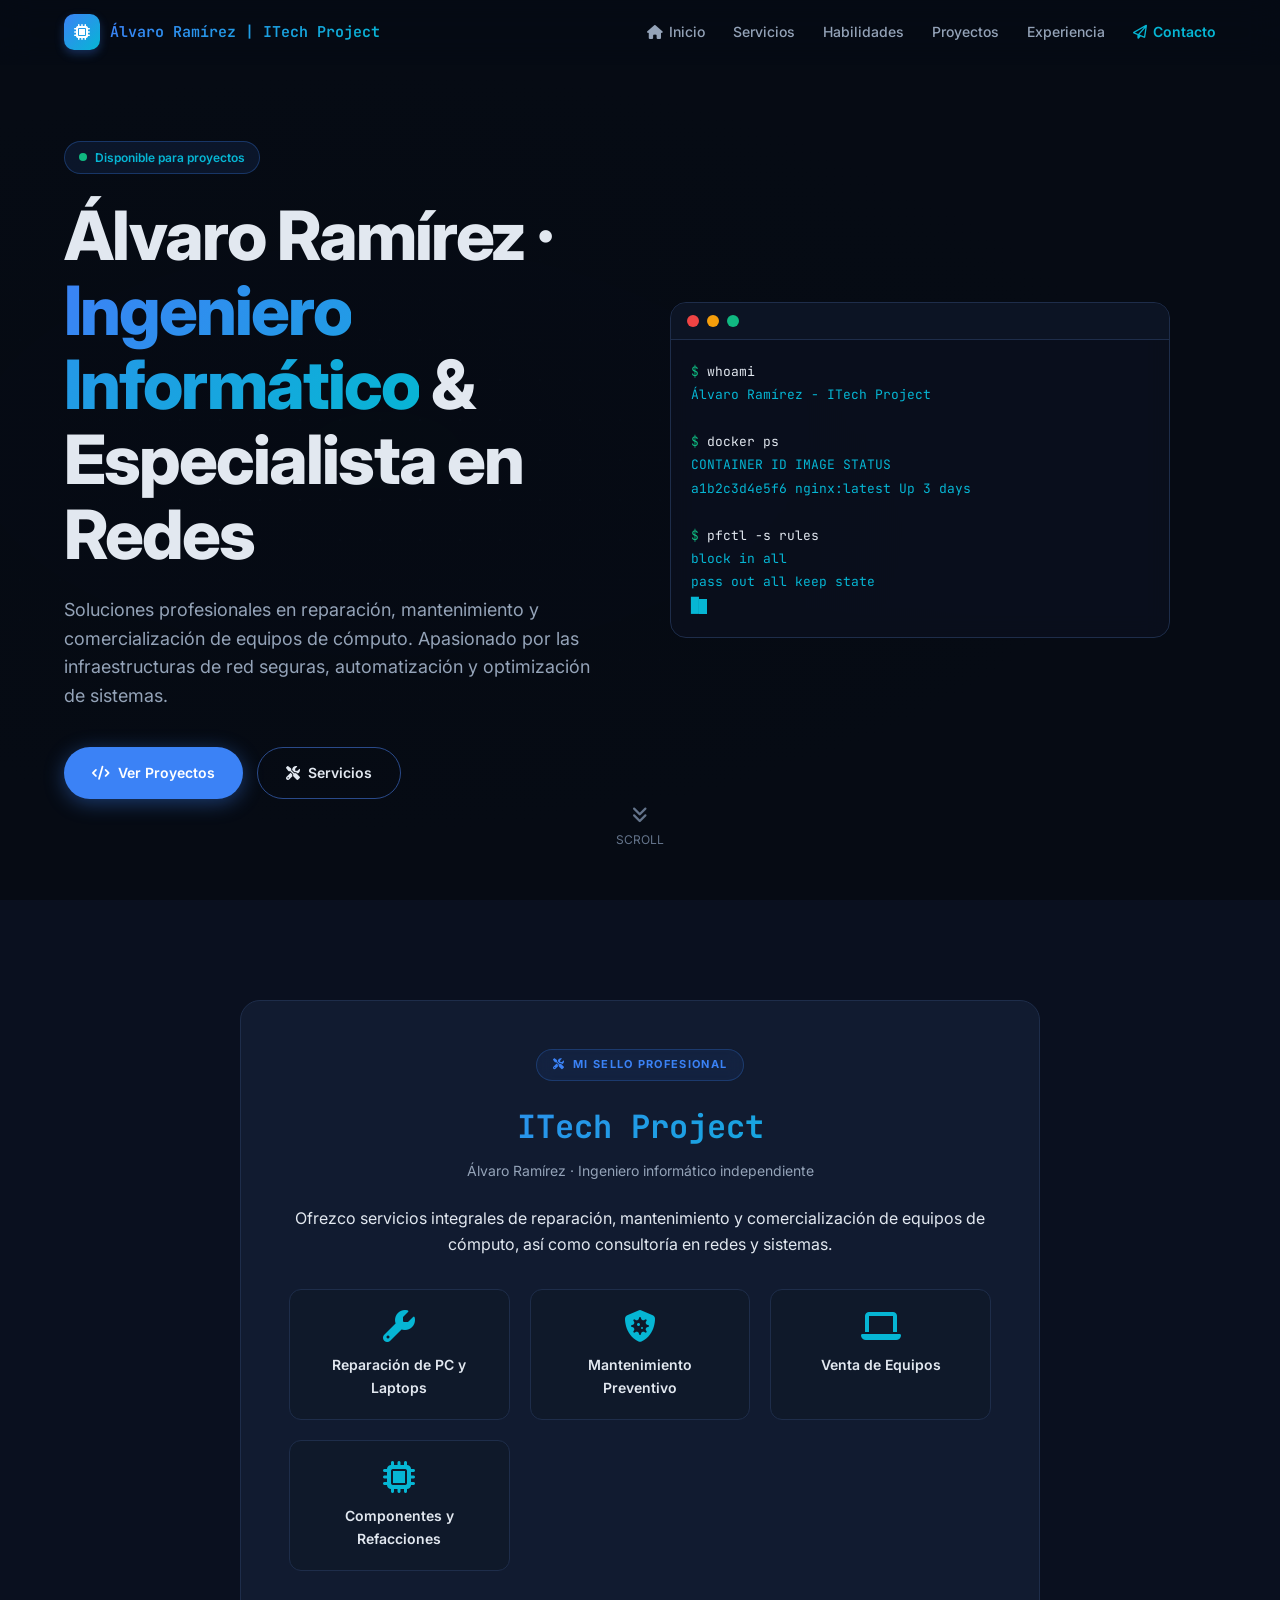
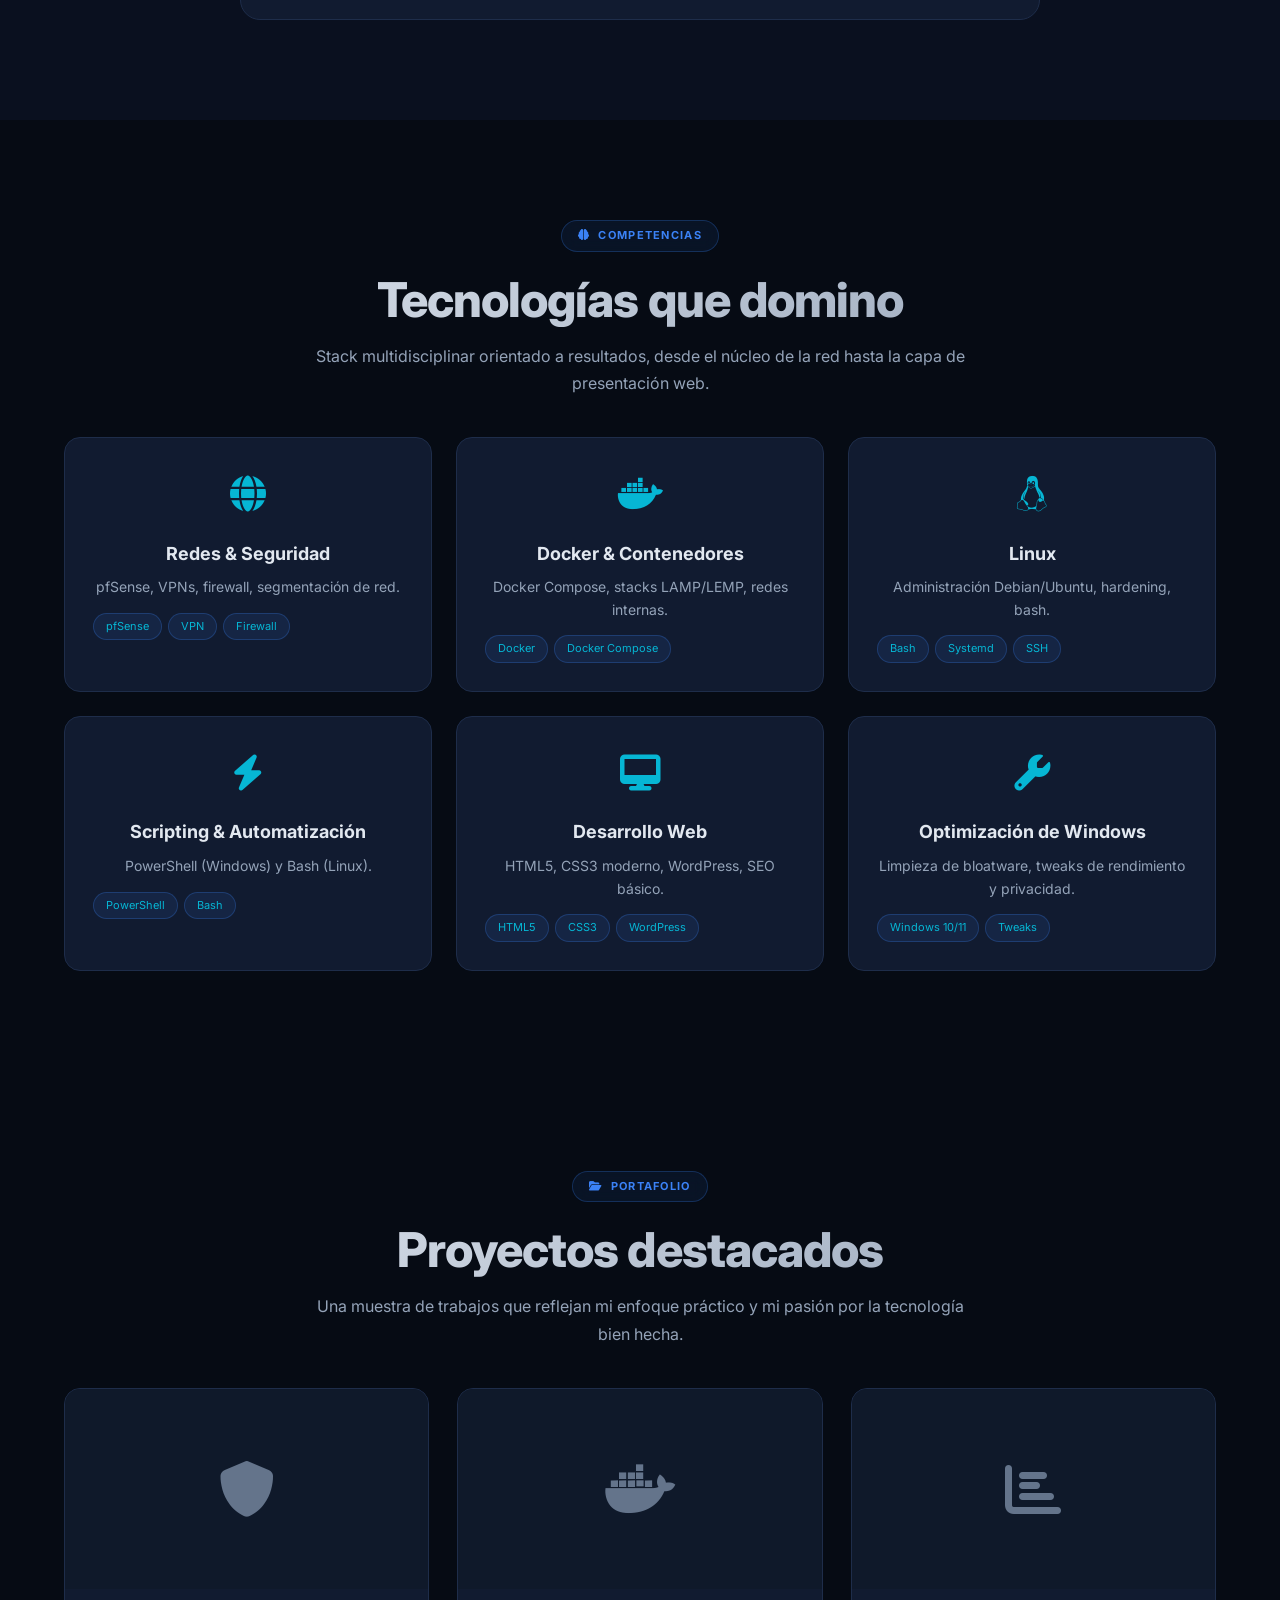
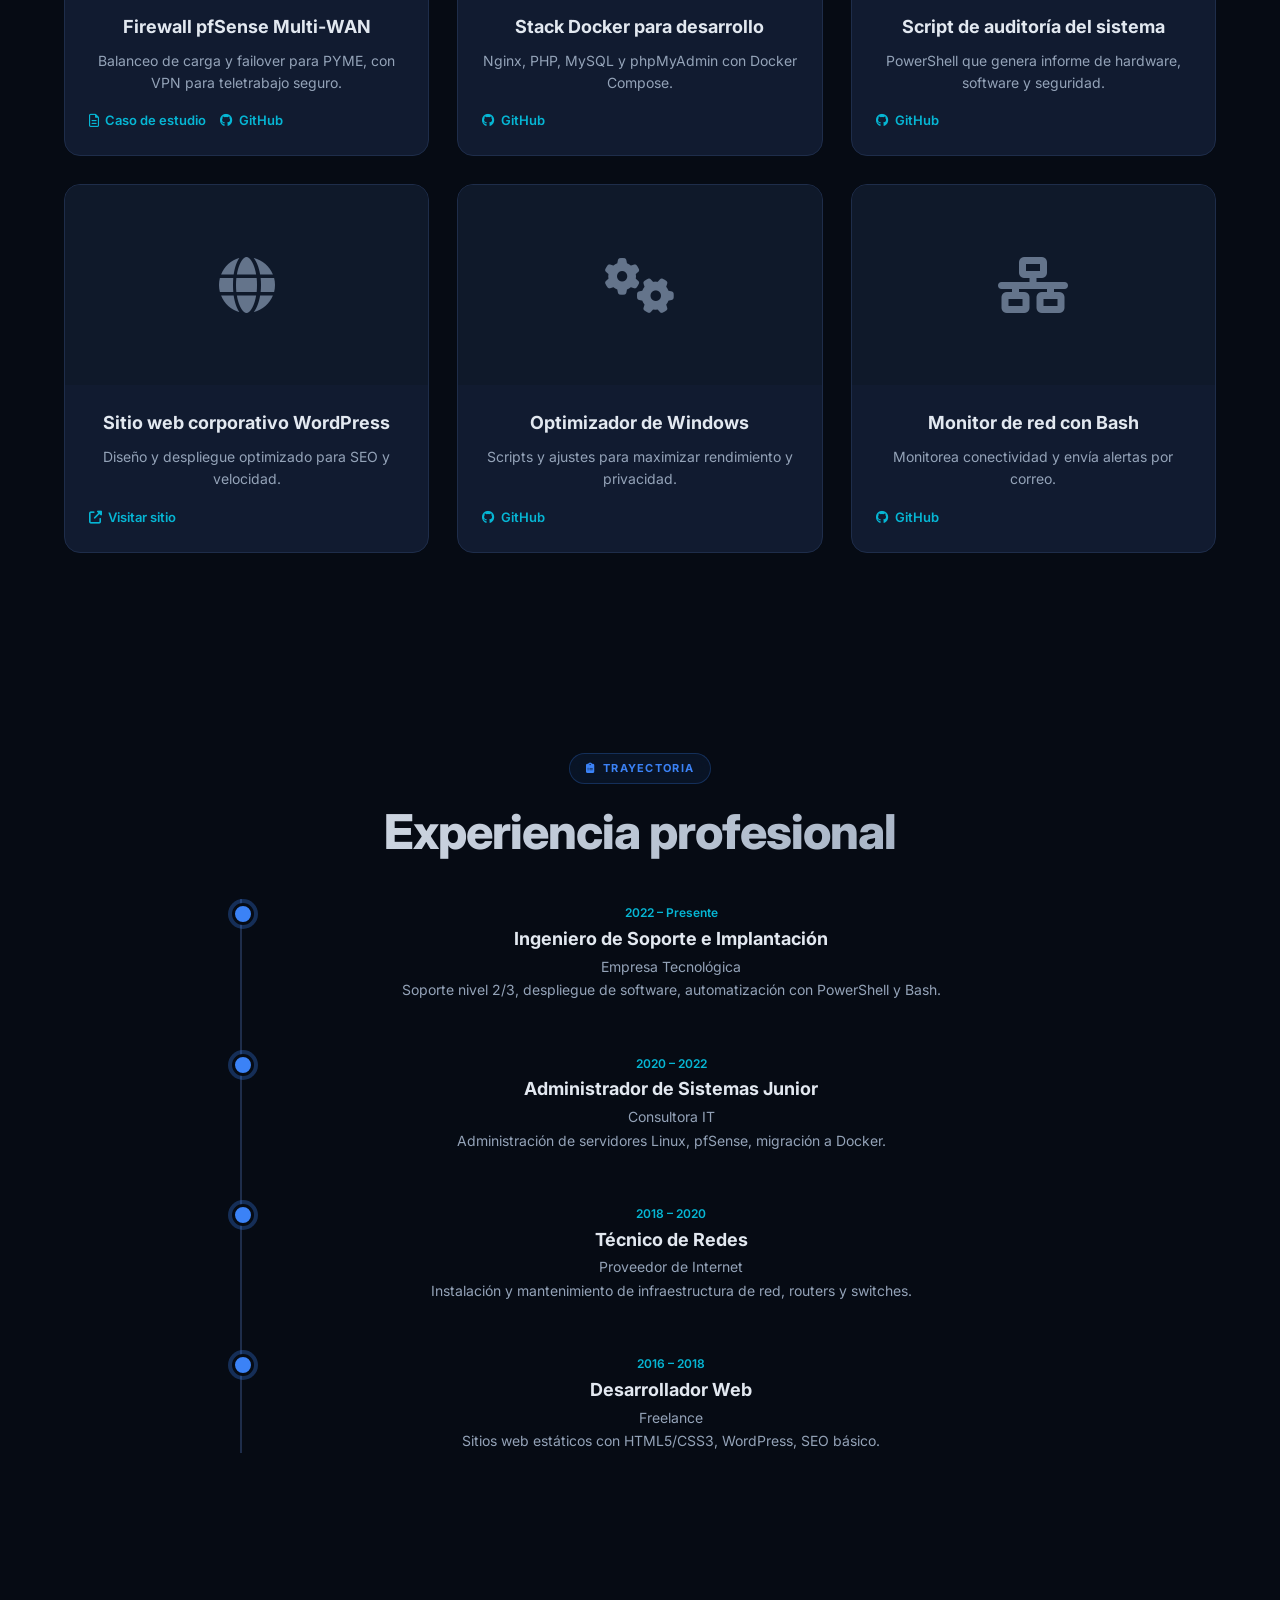
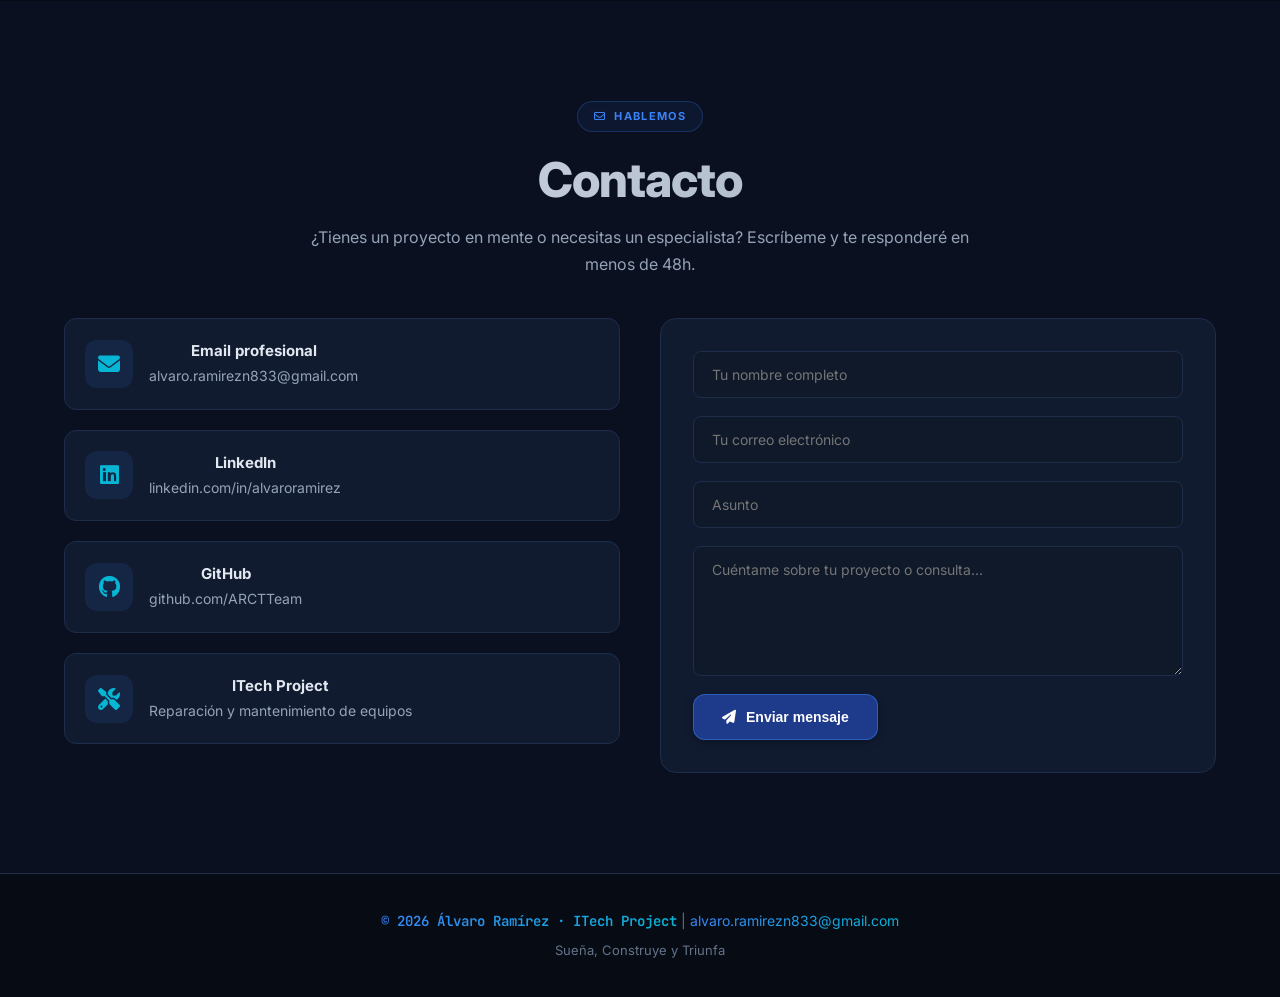
==== commit c29f4eae: "Add files via upload" ====
--- a/index.html
+++ b/index.html
@@ -111,7 +111,6 @@
                 <h2 class="section-title reveal">Tecnologías que domino</h2>
                 <p class="section-subtitle reveal">Stack multidisciplinar orientado a resultados, desde el núcleo de la red hasta la capa de presentación web.</p>
                 <div class="skills-grid stagger">
-                    <!-- Cada skill-card se mantiene igual, solo por brevedad pongo la primera -->
                     <div class="skill-card reveal"><div class="skill-icon"><i class="fas fa-globe"></i></div><h3>Redes & Seguridad</h3><p>pfSense, VPNs, firewall, segmentación de red.</p><div class="skill-tags"><span class="skill-tag">pfSense</span><span class="skill-tag">VPN</span><span class="skill-tag">Firewall</span></div></div>
                     <div class="skill-card reveal"><div class="skill-icon"><i class="fab fa-docker"></i></div><h3>Docker & Contenedores</h3><p>Docker Compose, stacks LAMP/LEMP, redes internas.</p><div class="skill-tags"><span class="skill-tag">Docker</span><span class="skill-tag">Docker Compose</span></div></div>
                     <div class="skill-card reveal"><div class="skill-icon"><i class="fab fa-linux"></i></div><h3>Linux</h3><p>Administración Debian/Ubuntu, hardening, bash.</p><div class="skill-tags"><span class="skill-tag">Bash</span><span class="skill-tag">Systemd</span><span class="skill-tag">SSH</span></div></div>
@@ -129,7 +128,6 @@
                 <h2 class="section-title reveal">Proyectos destacados</h2>
                 <p class="section-subtitle reveal">Una muestra de trabajos que reflejan mi enfoque práctico y mi pasión por la tecnología bien hecha.</p>
                 <div class="projects-grid stagger">
-                    <!-- Se repiten los project-card igual que antes -->
                     <div class="project-card reveal"><div class="project-image"><i class="fas fa-shield"></i></div><div class="project-body"><h3>Firewall pfSense Multi‑WAN</h3><p>Balanceo de carga y failover para PYME, con VPN para teletrabajo seguro.</p><div class="project-links"><a href="#" class="project-link"><i class="far fa-file-alt"></i> Caso de estudio</a><a href="#" class="project-link"><i class="fab fa-github"></i> GitHub</a></div></div></div>
                     <div class="project-card reveal"><div class="project-image"><i class="fab fa-docker"></i></div><div class="project-body"><h3>Stack Docker para desarrollo</h3><p>Nginx, PHP, MySQL y phpMyAdmin con Docker Compose.</p><div class="project-links"><a href="#" class="project-link"><i class="fab fa-github"></i> GitHub</a></div></div></div>
                     <div class="project-card reveal"><div class="project-image"><i class="fas fa-chart-bar"></i></div><div class="project-body"><h3>Script de auditoría del sistema</h3><p>PowerShell que genera informe de hardware, software y seguridad.</p><div class="project-links"><a href="#" class="project-link"><i class="fab fa-github"></i> GitHub</a></div></div></div>
@@ -167,11 +165,11 @@
                         <div class="contact-item reveal"><span class="contact-icon"><i class="fab fa-github"></i></span><div class="contact-text"><strong>GitHub</strong><span>github.com/ARCTTeam</span></div></div>
                         <div class="contact-item reveal"><span class="contact-icon"><i class="fas fa-tools"></i></span><div class="contact-text"><strong>ITech Project</strong><span>Reparación y mantenimiento de equipos</span></div></div>
                     </div>
-                    <form class="contact-form reveal" action="https://formsubmit.co/9f723988e5fe8bf4dcea1c3533d64e77" method="POST">
+                    <!-- Formulario manejado por JS (envío asíncrono) -->
+                    <form class="contact-form" id="contactForm">
                         <input type="hidden" name="_subject" value="Nuevo mensaje desde ITech Project - Álvaro Ramírez">
                         <input type="hidden" name="_captcha" value="false">
                         <input type="hidden" name="_template" value="table">
-                        <input type="hidden" name="_next" value="https://arctteam.github.io/website/gracias.html">
                         <input type="text" name="nombre" placeholder="Tu nombre completo" required>
                         <input type="email" name="email" placeholder="Tu correo electrónico" required>
                         <input type="text" name="asunto" placeholder="Asunto">
--- a/css/styles.css
+++ b/css/styles.css
@@ -1,4 +1,6 @@
-/* ========== VARIABLES GLOBALES ========== */
+/* ================================================================
+   VARIABLES GLOBALES (tema oscuro)
+   ================================================================ */
 :root {
     --bg-primary: #060b14;
     --bg-secondary: #0a101f;
@@ -27,7 +29,9 @@
     --transition-smooth: 0.3s cubic-bezier(0.4, 0, 0.2, 1);
 }
 
-/* ========== RESET Y BASE ========== */
+/* ================================================================
+   RESET Y ESTILOS BASE
+   ================================================================ */
 * {
     margin: 0;
     padding: 0;
@@ -43,7 +47,7 @@
     overflow-x: hidden;
 }
 
-/* ========== FONDO DE PUNTOS ANIMADOS ========== */
+/* Patrón de fondo animado (puntos) */
 .bg-pattern {
     position: fixed;
     top: 0;
@@ -62,28 +66,9 @@
     100% { background-position: 40px 40px; }
 }
 
-header::before,
-#hero::before {
-    content: '';
-    position: absolute;
-    top: 0;
-    left: 0;
-    width: 100%;
-    height: 100%;
-    pointer-events: none;
-    z-index: 0;
-    background-image: radial-gradient(circle, rgba(59, 130, 246, 0.15) 1px, transparent 1px);
-    background-size: 40px 40px;
-    animation: moveDots 20s linear infinite;
-}
-
-#hero .container,
-header nav {
-    position: relative;
-    z-index: 1;
-}
-
-/* ========== UTILIDADES ========== */
+/* ================================================================
+   UTILIDADES Y CONTENEDORES
+   ================================================================ */
 .container {
     width: 100%;
     max-width: 1200px;
@@ -97,12 +82,12 @@
     padding: 100px 0;
 }
 
+/* Animación reveal al hacer scroll */
 .reveal {
     opacity: 0;
     transform: translateY(30px);
     transition: opacity 0.6s cubic-bezier(0.2, 0.9, 0.4, 1.1), transform 0.6s cubic-bezier(0.2, 0.9, 0.4, 1.1);
 }
-
 .reveal.visible {
     opacity: 1;
     transform: translateY(0);
@@ -145,7 +130,9 @@
     margin: 0 auto 40px;
 }
 
-/* ========== HEADER ========== */
+/* ================================================================
+   HEADER Y NAVEGACIÓN
+   ================================================================ */
 header {
     position: fixed;
     top: 0;
@@ -157,7 +144,6 @@
     border-bottom: 1px solid transparent;
     transition: all var(--transition-smooth);
 }
-
 header.scrolled {
     border-bottom-color: rgba(30, 45, 74, 0.6);
     box-shadow: 0 4px 20px rgba(0, 0, 0, 0.4);
@@ -179,7 +165,6 @@
     text-decoration: none;
     color: var(--text-primary);
 }
-
 .nav-logo-icon {
     width: 36px;
     height: 36px;
@@ -192,7 +177,6 @@
     color: #fff;
     box-shadow: 0 4px 10px rgba(59, 130, 246, 0.3);
 }
-
 .nav-logo-text {
     font-family: 'JetBrains Mono', monospace;
     font-size: 15px;
@@ -209,7 +193,6 @@
     gap: 28px;
     list-style: none;
 }
-
 .nav-links li a {
     color: var(--text-secondary);
     text-decoration: none;
@@ -222,7 +205,6 @@
     align-items: center;
     gap: 6px;
 }
-
 .nav-links li a::after {
     content: '';
     position: absolute;
@@ -233,15 +215,12 @@
     background: var(--accent-blue);
     transition: width var(--transition-fast);
 }
-
 .nav-links li a:hover {
     color: var(--text-primary);
 }
-
 .nav-links li a:hover::after {
     width: 100%;
 }
-
 .nav-links li a.contact-link {
     color: var(--accent-cyan);
     font-weight: 600;
@@ -270,11 +249,17 @@
         gap: 16px;
         border-bottom: 1px solid var(--border-color);
     }
-    .nav-links.active { display: flex; }
-    .mobile-menu-btn { display: block; }
-}
-
-/* ========== HERO ========== */
+    .nav-links.active {
+        display: flex;
+    }
+    .mobile-menu-btn {
+        display: block;
+    }
+}
+
+/* ================================================================
+   HERO
+   ================================================================ */
 #hero {
     position: relative;
     min-height: 100vh;
@@ -305,7 +290,6 @@
     color: var(--accent-cyan);
     margin-bottom: 24px;
 }
-
 .hero-badge-dot {
     width: 8px;
     height: 8px;
@@ -313,7 +297,6 @@
     border-radius: 50%;
     animation: pulse 2s infinite;
 }
-
 @keyframes pulse {
     0%, 100% { opacity: 1; transform: scale(1); }
     50% { opacity: 0.5; transform: scale(0.85); }
@@ -326,7 +309,6 @@
     margin-bottom: 24px;
     letter-spacing: -0.03em;
 }
-
 .hero-title .highlight {
     background: var(--gradient-blue);
     background-clip: text;
@@ -359,24 +341,20 @@
     cursor: pointer;
     border: none;
 }
-
 .btn-primary {
     background: var(--accent-blue);
     color: #fff;
     box-shadow: 0 4px 20px rgba(59, 130, 246, 0.4);
 }
-
 .btn-primary:hover {
     background: var(--accent-blue-hover);
     transform: translateY(-3px);
 }
-
 .btn-secondary {
     background: transparent;
     color: var(--text-primary);
     border: 1px solid var(--border-accent);
 }
-
 .btn-secondary:hover {
     border-color: var(--accent-blue);
     background: rgba(59, 130, 246, 0.1);
@@ -393,9 +371,9 @@
     backdrop-filter: blur(12px);
     transition: transform 0.3s ease;
 }
-
-.terminal-window:hover { transform: translateY(-5px); }
-
+.terminal-window:hover {
+    transform: translateY(-5px);
+}
 .terminal-header {
     display: flex;
     gap: 8px;
@@ -403,7 +381,6 @@
     background: rgba(15, 25, 42, 0.6);
     border-bottom: 1px solid var(--border-color);
 }
-
 .terminal-dot {
     width: 12px;
     height: 12px;
@@ -412,7 +389,6 @@
 .terminal-dot.red { background: var(--accent-red); }
 .terminal-dot.yellow { background: var(--accent-amber); }
 .terminal-dot.green { background: var(--accent-green); }
-
 .terminal-body {
     padding: 20px;
     font-family: 'JetBrains Mono', monospace;
@@ -420,7 +396,6 @@
     line-height: 1.8;
     color: var(--text-secondary);
 }
-
 .terminal-body .prompt { color: var(--accent-green); }
 .terminal-body .command { color: var(--text-primary); }
 .terminal-body .output { color: var(--accent-cyan); }
@@ -432,8 +407,9 @@
     animation: blink 1s step-end infinite;
     vertical-align: middle;
 }
-
-@keyframes blink { 0%,100%{opacity:1} 50%{opacity:0} }
+@keyframes blink {
+    0%,100%{opacity:1} 50%{opacity:0}
+}
 
 .scroll-indicator {
     position: absolute;
@@ -448,27 +424,34 @@
     align-items: center;
     gap: 6px;
 }
-
 .scroll-indicator i {
     font-size: 18px;
     animation: bounce 2s infinite;
 }
-
 @keyframes bounce {
     0%, 100% { transform: translateY(0); }
     50% { transform: translateY(6px); }
 }
 
 @media (max-width: 900px) {
-    .hero-grid { grid-template-columns: 1fr; text-align: center; }
-    .hero-content { max-width: 100%; }
-    .hero-buttons { justify-content: center; }
-    .scroll-indicator { display: none; }
-}
-
-/* ========== BUSINESS ========== */
-#business { background: var(--bg-secondary); }
-
+    .hero-grid {
+        grid-template-columns: 1fr;
+        text-align: center;
+    }
+    .hero-buttons {
+        justify-content: center;
+    }
+    .scroll-indicator {
+        display: none;
+    }
+}
+
+/* ================================================================
+   BUSINESS
+   ================================================================ */
+#business {
+    background: var(--bg-secondary);
+}
 .business-card {
     background: var(--bg-card);
     border: 1px solid var(--border-color);
@@ -479,13 +462,11 @@
     margin: 0 auto;
     transition: all var(--transition-smooth);
 }
-
 .business-card:hover {
     border-color: rgba(59, 130, 246, 0.4);
     box-shadow: var(--shadow-card-hover);
     transform: translateY(-4px);
 }
-
 .business-logo {
     font-family: 'JetBrains Mono', monospace;
     font-size: 32px;
@@ -495,20 +476,17 @@
     -webkit-background-clip: text;
     -webkit-text-fill-color: transparent;
 }
-
 .business-sub {
     color: var(--text-secondary);
     font-size: 14px;
     margin: 8px 0 24px;
 }
-
 .business-services {
     display: grid;
     grid-template-columns: repeat(auto-fit, minmax(200px, 1fr));
     gap: 20px;
     margin-top: 32px;
 }
-
 .service-item {
     display: flex;
     flex-direction: column;
@@ -520,23 +498,28 @@
     border: 1px solid var(--border-color);
     transition: all var(--transition-fast);
 }
-
 .service-item:hover {
     border-color: var(--accent-blue);
     transform: translateY(-2px);
 }
-
-.service-item i { font-size: 32px; color: var(--accent-cyan); }
-.service-item span { font-size: 14px; font-weight: 600; }
-
-/* ========== SKILLS ========== */
+.service-item i {
+    font-size: 32px;
+    color: var(--accent-cyan);
+}
+.service-item span {
+    font-size: 14px;
+    font-weight: 600;
+}
+
+/* ================================================================
+   SKILLS
+   ================================================================ */
 .skills-grid {
     display: grid;
     grid-template-columns: repeat(auto-fit, minmax(280px, 1fr));
     gap: 24px;
     margin-top: 40px;
 }
-
 .skill-card {
     background: var(--bg-card);
     border: 1px solid var(--border-color);
@@ -544,24 +527,31 @@
     padding: 28px;
     transition: all var(--transition-smooth);
 }
-
 .skill-card:hover {
     border-color: rgba(59, 130, 246, 0.4);
     transform: translateY(-6px);
     box-shadow: var(--shadow-card-hover);
 }
-
-.skill-icon { font-size: 36px; margin-bottom: 16px; color: var(--accent-cyan); }
-.skill-card h3 { font-weight: 700; font-size: 18px; margin-bottom: 8px; }
-.skill-card p { font-size: 14px; color: var(--text-secondary); }
-
+.skill-icon {
+    font-size: 36px;
+    margin-bottom: 16px;
+    color: var(--accent-cyan);
+}
+.skill-card h3 {
+    font-weight: 700;
+    font-size: 18px;
+    margin-bottom: 8px;
+}
+.skill-card p {
+    font-size: 14px;
+    color: var(--text-secondary);
+}
 .skill-tags {
     display: flex;
     flex-wrap: wrap;
     gap: 6px;
     margin-top: 14px;
 }
-
 .skill-tag {
     font-size: 11px;
     padding: 4px 12px;
@@ -571,14 +561,15 @@
     color: var(--accent-cyan);
 }
 
-/* ========== PROJECTS ========== */
+/* ================================================================
+   PROJECTS
+   ================================================================ */
 .projects-grid {
     display: grid;
     grid-template-columns: repeat(auto-fit, minmax(320px, 1fr));
     gap: 28px;
     margin-top: 40px;
 }
-
 .project-card {
     background: var(--bg-card);
     border: 1px solid var(--border-color);
@@ -586,13 +577,11 @@
     overflow: hidden;
     transition: all var(--transition-smooth);
 }
-
 .project-card:hover {
     border-color: rgba(59, 130, 246, 0.45);
     transform: translateY(-6px);
     box-shadow: var(--shadow-card-hover);
 }
-
 .project-image {
     height: 200px;
     background: var(--bg-tertiary);
@@ -602,12 +591,23 @@
     font-size: 56px;
     color: var(--text-muted);
 }
-
-.project-body { padding: 24px; }
-.project-body h3 { font-weight: 700; font-size: 18px; margin-bottom: 8px; }
-.project-body p { font-size: 14px; color: var(--text-secondary); margin-bottom: 16px; }
-
-.project-links { display: flex; gap: 14px; }
+.project-body {
+    padding: 24px;
+}
+.project-body h3 {
+    font-weight: 700;
+    font-size: 18px;
+    margin-bottom: 8px;
+}
+.project-body p {
+    font-size: 14px;
+    color: var(--text-secondary);
+    margin-bottom: 16px;
+}
+.project-links {
+    display: flex;
+    gap: 14px;
+}
 .project-link {
     display: inline-flex;
     align-items: center;
@@ -617,9 +617,13 @@
     color: var(--accent-cyan);
     text-decoration: none;
 }
-.project-link:hover { color: var(--accent-blue); }
-
-/* ========== TIMELINE ========== */
+.project-link:hover {
+    color: var(--accent-blue);
+}
+
+/* ================================================================
+   TIMELINE
+   ================================================================ */
 .timeline {
     position: relative;
     max-width: 800px;
@@ -627,13 +631,11 @@
     padding-left: 30px;
     border-left: 2px solid var(--border-color);
 }
-
 .timeline-item {
     position: relative;
     margin-bottom: 48px;
     padding-left: 30px;
 }
-
 .timeline-item::before {
     content: '';
     position: absolute;
@@ -646,30 +648,43 @@
     border-radius: 50%;
     box-shadow: 0 0 0 4px rgba(59, 130, 246, 0.3);
 }
-
 .timeline-date {
     font-size: 12px;
     font-weight: 600;
     color: var(--accent-cyan);
     margin-bottom: 6px;
 }
-
-.timeline-item h3 { font-weight: 700; font-size: 18px; }
-.timeline-item .company { font-size: 14px; color: var(--text-secondary); margin-bottom: 10px; }
-.timeline-item p { font-size: 14px; color: var(--text-secondary); }
-
-/* ========== CONTACT ========== */
-#contact { background: var(--bg-secondary); }
-
+.timeline-item h3 {
+    font-weight: 700;
+    font-size: 18px;
+}
+.timeline-item .company {
+    font-size: 14px;
+    color: var(--text-secondary);
+    margin-bottom: 10px;
+}
+.timeline-item p {
+    font-size: 14px;
+    color: var(--text-secondary);
+}
+
+/* ================================================================
+   CONTACTO
+   ================================================================ */
+#contact {
+    background: var(--bg-secondary);
+}
 .contact-grid {
     display: grid;
     grid-template-columns: 1fr 1fr;
     gap: 40px;
     margin-top: 40px;
 }
-
-.contact-info { display: flex; flex-direction: column; gap: 20px; }
-
+.contact-info {
+    display: flex;
+    flex-direction: column;
+    gap: 20px;
+}
 .contact-item {
     display: flex;
     align-items: center;
@@ -680,12 +695,10 @@
     border-radius: var(--radius-md);
     transition: all var(--transition-fast);
 }
-
 .contact-item:hover {
     border-color: var(--accent-blue);
     transform: translateY(-3px);
 }
-
 .contact-icon {
     width: 48px;
     height: 48px;
@@ -697,9 +710,14 @@
     font-size: 22px;
     color: var(--accent-cyan);
 }
-
-.contact-text strong { display: block; font-size: 15px; }
-.contact-text span { font-size: 14px; color: var(--text-secondary); }
+.contact-text strong {
+    display: block;
+    font-size: 15px;
+}
+.contact-text span {
+    font-size: 14px;
+    color: var(--text-secondary);
+}
 
 .contact-form {
     background: var(--bg-card);
@@ -710,7 +728,6 @@
     flex-direction: column;
     gap: 18px;
 }
-
 .contact-form input,
 .contact-form textarea {
     width: 100%;
@@ -723,15 +740,15 @@
     font-size: 14px;
     outline: none;
 }
-
 .contact-form input:focus,
 .contact-form textarea:focus {
     border-color: var(--accent-blue);
     box-shadow: 0 0 0 3px rgba(59, 130, 246, 0.2);
 }
-
-.contact-form textarea { min-height: 130px; resize: vertical; }
-
+.contact-form textarea {
+    min-height: 130px;
+    resize: vertical;
+}
 .contact-form button[type="submit"] {
     align-self: flex-start;
     background: var(--accent-dark-blue);
@@ -748,39 +765,38 @@
     transition: all 0.3s ease;
     box-shadow: 0 2px 8px rgba(0, 0, 0, 0.3);
 }
-
 .contact-form button[type="submit"] i {
     transition: transform 0.2s ease;
 }
-
 .contact-form button[type="submit"]:hover {
     background: #0f2b5c;
     border-color: rgba(6, 182, 212, 0.8);
     transform: translateY(-3px);
     box-shadow: 0 8px 20px rgba(6, 182, 212, 0.3), 0 0 0 1px rgba(6, 182, 212, 0.5);
 }
-
 .contact-form button[type="submit"]:hover i {
     transform: translateX(4px) translateY(-2px);
 }
 
 @media (max-width: 768px) {
-    .contact-grid { grid-template-columns: 1fr; }
-}
-
-/* ========== FOOTER ========== */
+    .contact-grid {
+        grid-template-columns: 1fr;
+    }
+}
+
+/* ================================================================
+   FOOTER
+   ================================================================ */
 footer {
     background: var(--bg-primary);
     border-top: 1px solid var(--border-color);
     padding: 36px 0;
     text-align: center;
 }
-
 footer p {
     font-size: 14px;
     color: var(--text-muted);
 }
-
 footer .footer-copyright {
     font-family: 'JetBrains Mono', monospace;
     font-weight: 600;
@@ -789,7 +805,6 @@
     -webkit-background-clip: text;
     -webkit-text-fill-color: transparent;
 }
-
 footer a {
     color: var(--accent-cyan);
     text-decoration: none;
@@ -799,16 +814,18 @@
     -webkit-text-fill-color: transparent;
     transition: opacity 0.2s;
 }
-
-footer a:hover { opacity: 0.8; }
-
+footer a:hover {
+    opacity: 0.8;
+}
 footer .slogan {
     margin-top: 8px;
     color: var(--text-muted);
     font-size: 13px;
 }
 
-/* ========== BACK TO TOP ========== */
+/* ================================================================
+   BACK TO TOP
+   ================================================================ */
 .back-to-top {
     position: fixed;
     bottom: 30px;
@@ -831,12 +848,10 @@
     z-index: 99;
     box-shadow: 0 4px 15px rgba(0, 0, 0, 0.3);
 }
-
 .back-to-top i {
     font-size: 16px;
     transition: transform 0.2s ease;
 }
-
 .back-to-top:hover {
     background: var(--gradient-blue);
     color: #fff;
@@ -844,30 +859,153 @@
     transform: translateY(-4px);
     box-shadow: 0 8px 25px rgba(59, 130, 246, 0.4);
 }
-
 .back-to-top:hover i {
     transform: translateY(-2px);
 }
-
 .back-to-top.visible {
     opacity: 1;
     visibility: visible;
 }
-
 @media (max-width: 600px) {
     .back-to-top {
         padding: 10px 16px;
         bottom: 20px;
         right: 20px;
     }
-    .back-to-top span { display: none; }
-    .back-to-top i { font-size: 18px; margin: 0; }
-}
-
-/* ========== ANIMACIONES REVEAL ESCALONADAS ========== */
+    .back-to-top span {
+        display: none;
+    }
+    .back-to-top i {
+        font-size: 18px;
+        margin: 0;
+    }
+}
+
+/* ================================================================
+   ANIMACIONES ESCALONADAS
+   ================================================================ */
 .stagger .reveal:nth-child(1) { transition-delay: 0.05s; }
 .stagger .reveal:nth-child(2) { transition-delay: 0.1s; }
 .stagger .reveal:nth-child(3) { transition-delay: 0.15s; }
 .stagger .reveal:nth-child(4) { transition-delay: 0.2s; }
 .stagger .reveal:nth-child(5) { transition-delay: 0.25s; }
-.stagger .reveal:nth-child(6) { transition-delay: 0.3s; }+.stagger .reveal:nth-child(6) { transition-delay: 0.3s; }
+
+/* ================================================================
+   ESTILOS ESPECÍFICOS PARA LA PÁGINA DE GRACIAS
+   ================================================================ */
+.thank-you-page {
+    display: flex;
+    align-items: center;
+    justify-content: center;
+    min-height: 100vh;
+    overflow: hidden;
+    background: radial-gradient(ellipse at 30% 50%, rgba(6, 11, 20, 0.9) 0%, #060b14 60%),
+                radial-gradient(ellipse at 70% 20%, rgba(59, 130, 246, 0.08) 0%, transparent 40%);
+}
+
+.thank-you-container {
+    position: relative;
+    z-index: 1;
+    text-align: center;
+    padding: 48px 32px;
+    max-width: 560px;
+    width: 90%;
+    background: rgba(10, 16, 31, 0.8);
+    border: 1px solid var(--border-color);
+    border-radius: var(--radius-lg);
+    backdrop-filter: blur(16px);
+    box-shadow: var(--shadow-card-hover);
+    animation: fadeInUp 0.8s ease-out;
+}
+
+@keyframes fadeInUp {
+    from {
+        opacity: 0;
+        transform: translateY(30px);
+    }
+    to {
+        opacity: 1;
+        transform: translateY(0);
+    }
+}
+
+.check-icon {
+    font-size: 72px;
+    background: var(--gradient-blue);
+    -webkit-background-clip: text;
+    -webkit-text-fill-color: transparent;
+    background-clip: text;
+    margin-bottom: 24px;
+    display: inline-block;
+    animation: scaleIn 0.6s ease-out 0.2s both;
+}
+
+@keyframes scaleIn {
+    from {
+        transform: scale(0);
+        opacity: 0;
+    }
+    to {
+        transform: scale(1);
+        opacity: 1;
+    }
+}
+
+.brand {
+    font-family: 'JetBrains Mono', 'Courier New', monospace;
+    font-size: 18px;
+    font-weight: 600;
+    background: var(--gradient-blue);
+    -webkit-background-clip: text;
+    -webkit-text-fill-color: transparent;
+    background-clip: text;
+    margin-bottom: 20px;
+    display: inline-block;
+}
+
+.thank-you-message {
+    font-size: 16px;
+    color: var(--text-secondary);
+    line-height: 1.7;
+    margin-bottom: 32px;
+    max-width: 460px;
+    margin-left: auto;
+    margin-right: auto;
+}
+
+.thank-you-message .highlight {
+    color: var(--accent-green);
+    font-weight: 600;
+}
+
+.terminal-mini {
+    width: 100%;
+    max-width: 400px;
+    margin: 24px auto 0;
+    background: rgba(15, 25, 42, 0.6);
+    border: 1px solid var(--border-color);
+    border-radius: var(--radius-md);
+    overflow: hidden;
+    box-shadow: var(--shadow-card);
+}
+
+.footer-note {
+    margin-top: 28px;
+    font-size: 13px;
+    color: var(--text-muted);
+}
+
+.footer-note i {
+    color: #ef4444;
+    margin: 0 2px;
+}
+
+@media (max-width: 600px) {
+    .thank-you-container {
+        padding: 36px 20px;
+    }
+    .check-icon {
+        font-size: 56px;
+    }
+}
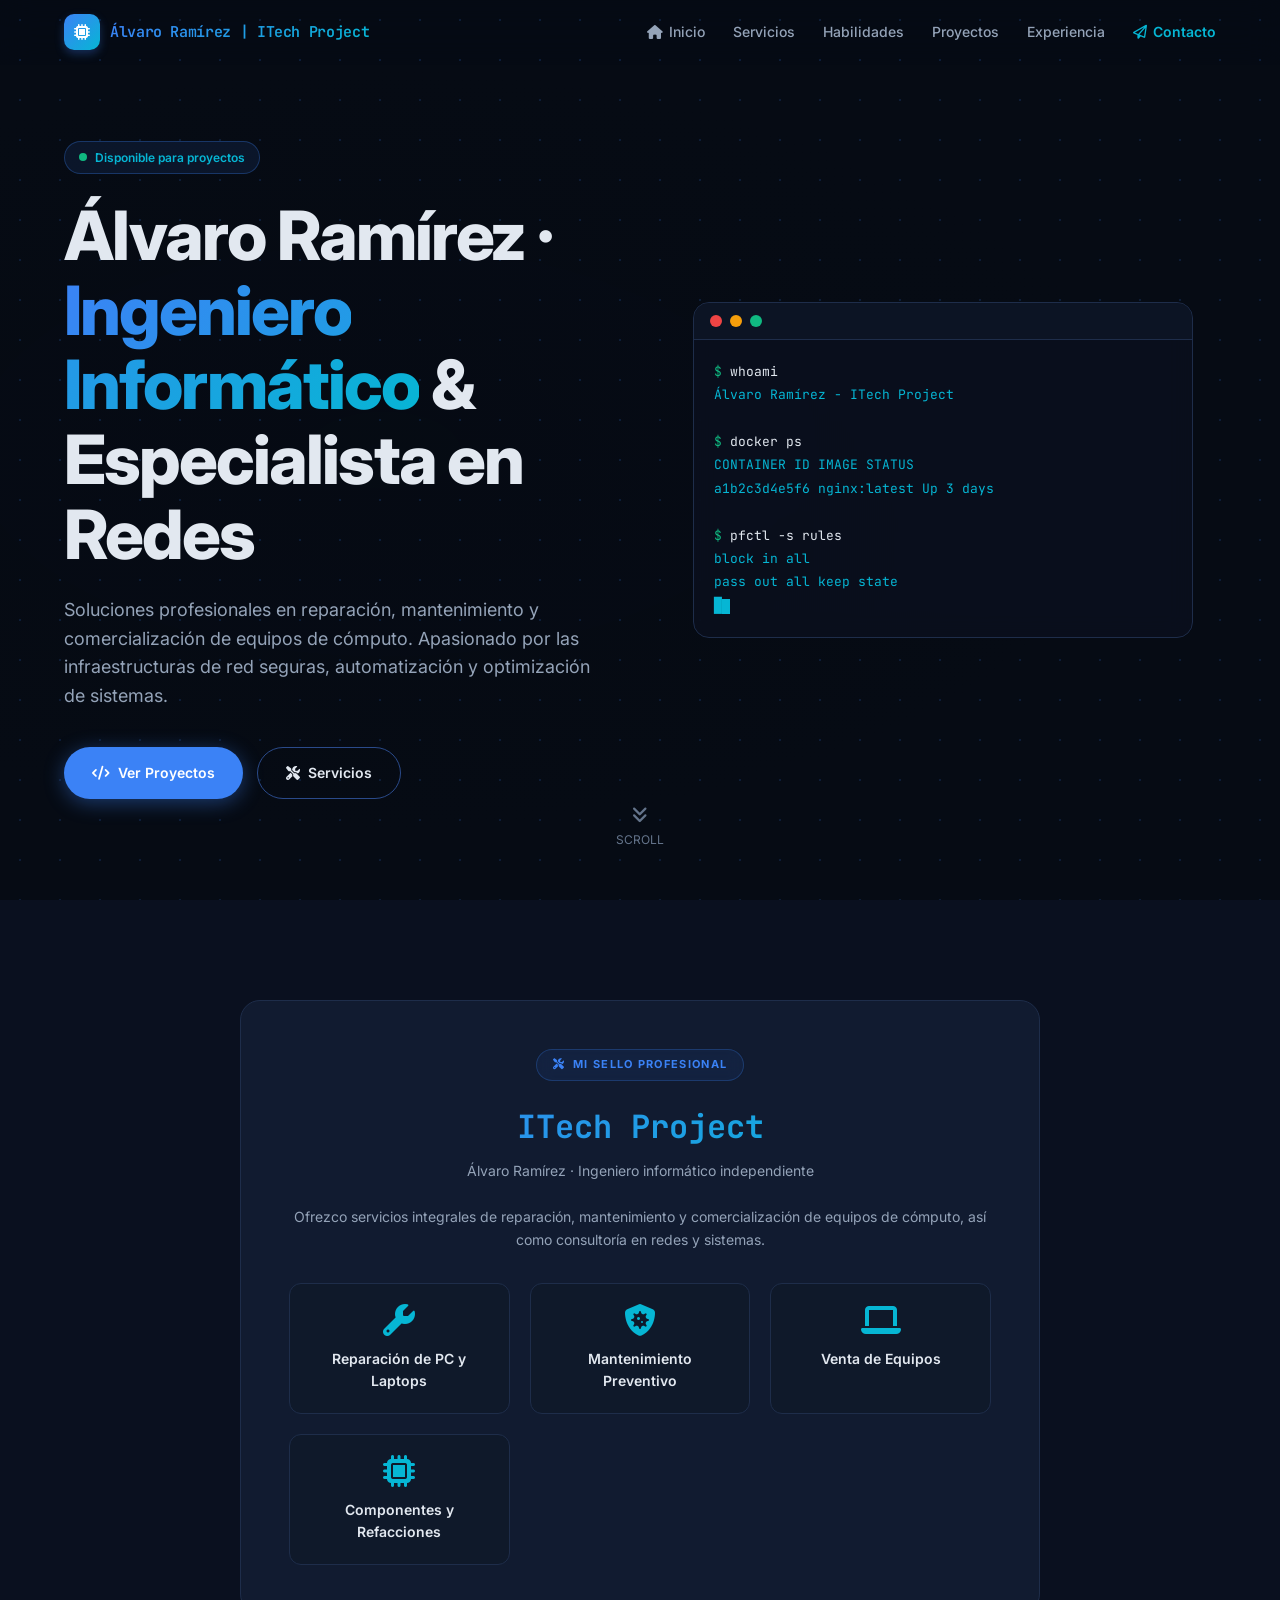
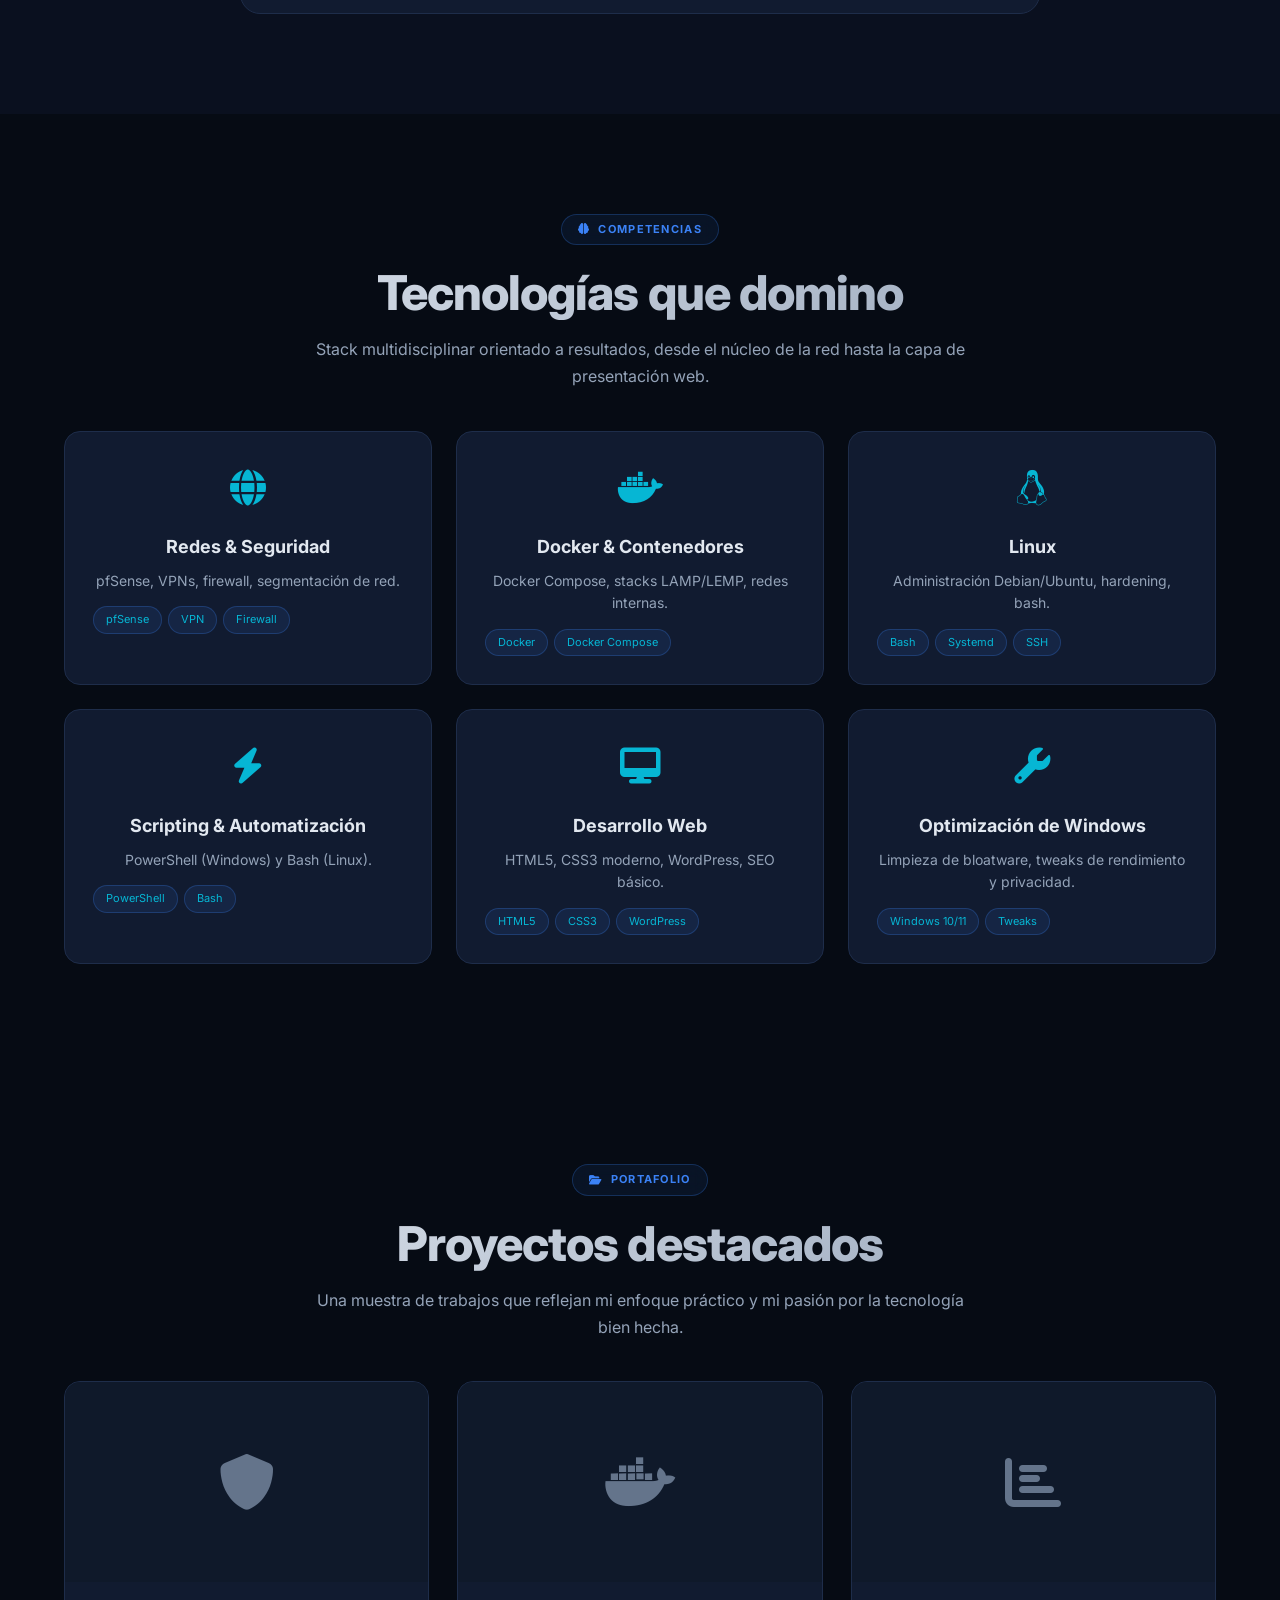
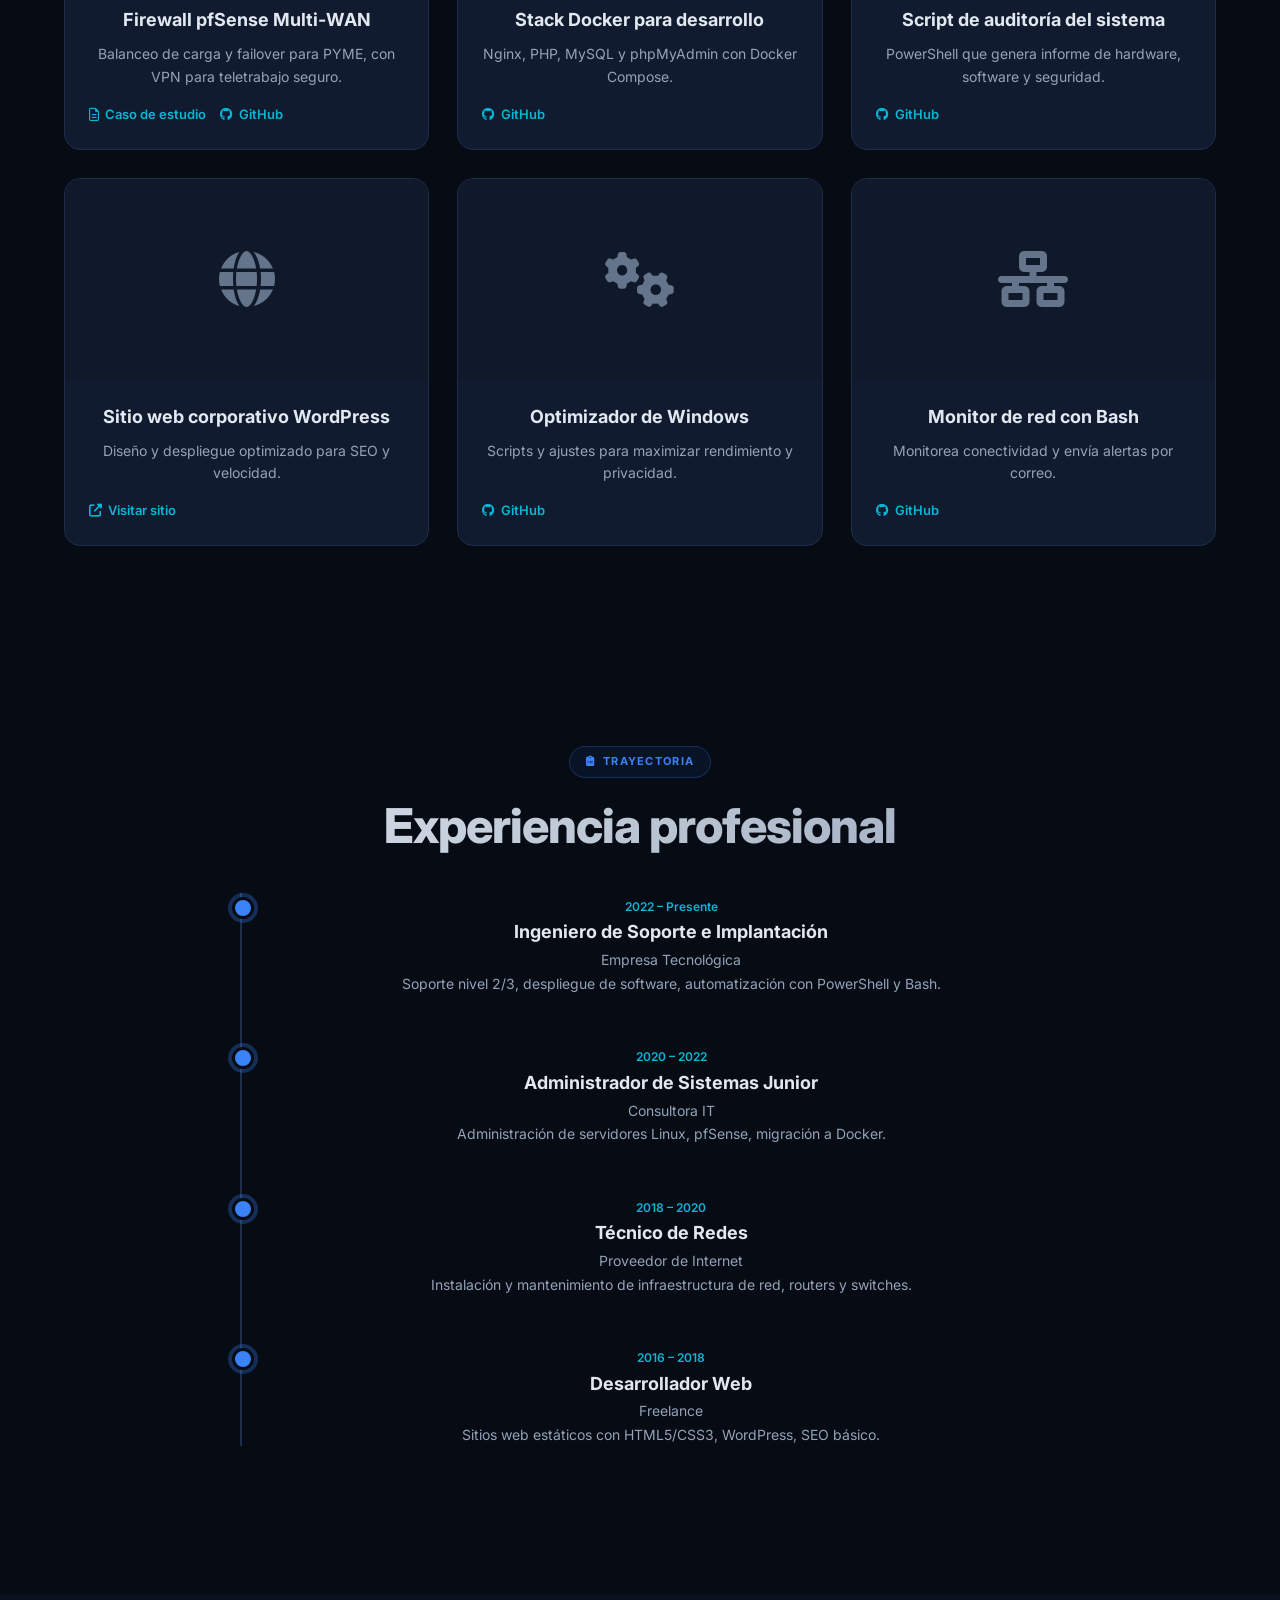
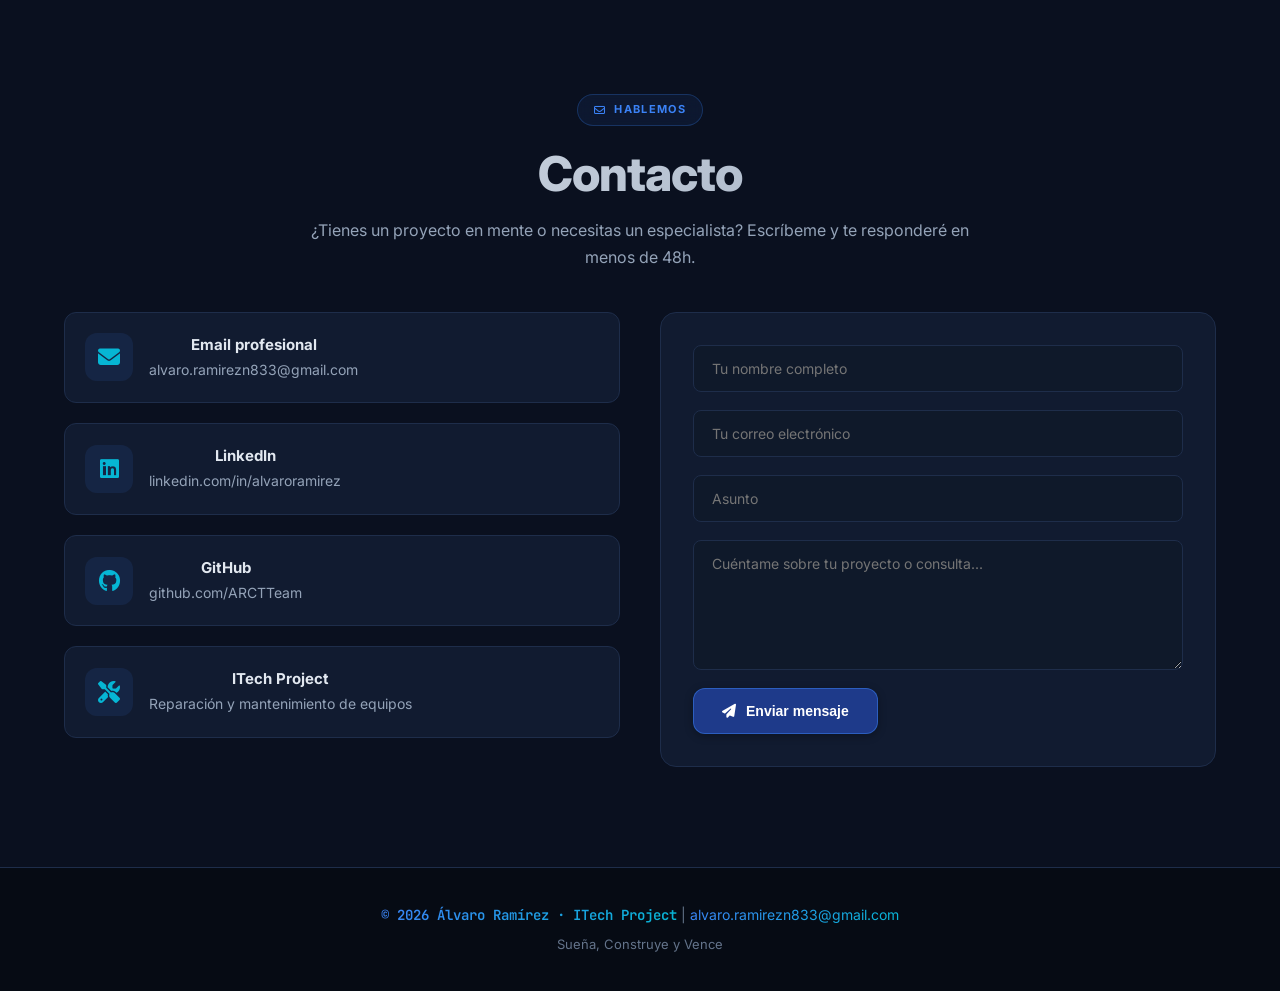
==== commit b5745146: "Add files via upload" ====
--- a/index.html
+++ b/index.html
@@ -1,34 +1,860 @@
 <!DOCTYPE html>
 <html lang="es" class="dark">
+
 <head>
     <meta charset="UTF-8">
     <meta name="viewport" content="width=device-width, initial-scale=1.0">
     <title>Álvaro Ramírez | Ingeniero Informático & Especialista en Redes</title>
-    <meta name="description" content="Álvaro Ramírez - Ingeniero informático especializado en redes, Linux, Docker, pfSense, scripting y reparación de equipos.">
-    <meta name="author" content="Álvaro Ramírez">
+    <meta name="description"
+        content="Álvaro Ramírez - Ingeniero informático especializado en redes, Linux, Docker, pfSense, scripting y reparación de equipos. Servicios profesionales de TI.">
+    <meta name="author" content="Alvaro Ramírez">
     <meta property="og:title" content="Álvaro Ramírez | Ingeniero Informático">
-    <meta property="og:description" content="Servicios profesionales de reparación, mantenimiento y comercialización de equipos de cómputo. Especialista en redes y sistemas.">
+    <meta property="og:description"
+        content="Servicios profesionales de reparación, mantenimiento y comercialización de equipos de cómputo. Especialista en redes y sistemas.">
     <meta property="og:type" content="website">
     <meta property="og:url" content="https://arctteam.github.io">
     <meta name="twitter:card" content="summary_large_image">
     <meta name="theme-color" content="#060b14">
-    <link rel="icon" href="data:image/svg+xml,<svg xmlns='http://www.w3.org/2000/svg' viewBox='0 0 100 100'><text y='.9em' font-size='90'>💻</text></svg>">
-    
-    <!-- Font Awesome -->
+    <link rel="icon"
+        href="data:image/svg+xml,<svg xmlns='http://www.w3.org/2000/svg' viewBox='0 0 100 100'><text y='.9em' font-size='90'>💻</text></svg>">
+
+    <!-- Font Awesome 6 -->
     <link rel="stylesheet" href="https://cdnjs.cloudflare.com/ajax/libs/font-awesome/6.5.1/css/all.min.css">
-    <!-- Google Fonts -->
+
     <link rel="preconnect" href="https://fonts.googleapis.com">
     <link rel="preconnect" href="https://fonts.gstatic.com" crossorigin>
-    <link href="https://fonts.googleapis.com/css2?family=Inter:opsz,wght@14..32,300..800&family=JetBrains+Mono:wght@400;500;600&display=swap" rel="stylesheet">
-    <!-- Estilos principales -->
-    <link rel="stylesheet" href="css/styles.css">
+    <link
+        href="https://fonts.googleapis.com/css2?family=Inter:opsz,wght@14..32,300..800&family=JetBrains+Mono:wght@400;500;600&display=swap"
+        rel="stylesheet">
+
+    <style>
+        :root {
+            --bg-primary: #060b14;
+            --bg-secondary: #0a101f;
+            --bg-tertiary: #0f192a;
+            --bg-card: #111b30;
+            --border-color: #1e2d4a;
+            --border-accent: #2a4a8a;
+            --text-primary: #e2e8f0;
+            --text-secondary: #94a3b8;
+            --text-muted: #64748b;
+            --accent-blue: #3b82f6;
+            --accent-blue-hover: #2563eb;
+            --accent-dark-blue: #1e3a8a;
+            --accent-cyan: #06b6d4;
+            --accent-green: #10b981;
+            --accent-amber: #f59e0b;
+            --accent-red: #ef4444;
+            --gradient-blue: linear-gradient(135deg, var(--accent-blue), var(--accent-cyan));
+            --shadow-card: 0 4px 20px rgba(0, 0, 0, 0.3);
+            --shadow-card-hover: 0 8px 30px rgba(0, 0, 0, 0.5), 0 0 0 1px rgba(59, 130, 246, 0.2);
+            --radius-sm: 8px;
+            --radius-md: 12px;
+            --radius-lg: 16px;
+            --radius-xl: 20px;
+            --transition-fast: 0.2s ease;
+            --transition-smooth: 0.3s cubic-bezier(0.4, 0, 0.2, 1);
+        }
+
+        * {
+            margin: 0;
+            padding: 0;
+            box-sizing: border-box;
+        }
+
+        body {
+            font-family: 'Inter', system-ui, -apple-system, sans-serif;
+            background-color: var(--bg-primary);
+            color: var(--text-primary);
+            line-height: 1.6;
+            -webkit-font-smoothing: antialiased;
+            -moz-osx-font-smoothing: grayscale;
+            overflow-x: hidden;
+        }
+
+        .bg-pattern {
+            position: fixed;
+            top: 0;
+            left: 0;
+            width: 100%;
+            height: 100%;
+            pointer-events: none;
+            z-index: 0;
+            background-image: radial-gradient(circle, rgba(59, 130, 246, 0.15) 1px, transparent 1px);
+            background-size: 40px 40px;
+            animation: moveDots 20s linear infinite;
+        }
+
+        @keyframes moveDots {
+            0% { background-position: 0 0; }
+            100% { background-position: 40px 40px; }
+        }
+
+        header::before {
+            content: '';
+            position: absolute;
+            top: 0;
+            left: 0;
+            width: 100%;
+            height: 100%;
+            pointer-events: none;
+            z-index: 0;
+            background-image: radial-gradient(circle, rgba(59, 130, 246, 0.15) 1px, transparent 1px);
+            background-size: 40px 40px;
+            animation: moveDots 20s linear infinite;
+        }
+
+        #hero::before {
+            content: '';
+            position: absolute;
+            top: 0;
+            left: 0;
+            width: 100%;
+            height: 100%;
+            pointer-events: none;
+            z-index: 0;
+            background-image: radial-gradient(circle, rgba(59, 130, 246, 0.15) 1px, transparent 1px);
+            background-size: 40px 40px;
+            animation: moveDots 20s linear infinite;
+        }
+
+        #hero .container {
+            position: relative;
+            z-index: 1;
+        }
+
+        .container {
+            width: 100%;
+            max-width: 1200px;
+            margin: 0 auto;
+            padding: 0 24px;
+            position: relative;
+            z-index: 1;
+        }
+
+        .section-padding {
+            padding: 100px 0;
+        }
+
+        .reveal {
+            opacity: 0;
+            transform: translateY(30px);
+            transition: opacity 0.6s cubic-bezier(0.2, 0.9, 0.4, 1.1), transform 0.6s cubic-bezier(0.2, 0.9, 0.4, 1.1);
+        }
+
+        .stagger .reveal:nth-child(1) { transition-delay: 0.05s; }
+        .stagger .reveal:nth-child(2) { transition-delay: 0.1s; }
+        .stagger .reveal:nth-child(3) { transition-delay: 0.15s; }
+        .stagger .reveal:nth-child(4) { transition-delay: 0.2s; }
+        .stagger .reveal:nth-child(5) { transition-delay: 0.25s; }
+        .stagger .reveal:nth-child(6) { transition-delay: 0.3s; }
+
+        .reveal.visible {
+            opacity: 1;
+            transform: translateY(0);
+        }
+
+        .section-label {
+            display: inline-flex;
+            align-items: center;
+            gap: 8px;
+            padding: 6px 16px;
+            background: rgba(59, 130, 246, 0.08);
+            border: 1px solid rgba(59, 130, 246, 0.25);
+            border-radius: 999px;
+            font-size: 11px;
+            font-weight: 700;
+            letter-spacing: 0.12em;
+            text-transform: uppercase;
+            color: var(--accent-blue);
+            margin-bottom: 20px;
+            backdrop-filter: blur(8px);
+        }
+
+        .section-title {
+            font-family: 'Inter', sans-serif;
+            font-size: clamp(32px, 5vw, 48px);
+            font-weight: 800;
+            line-height: 1.15;
+            margin-bottom: 16px;
+            background: linear-gradient(135deg, #e2e8f0 0%, #94a3b8 100%);
+            -webkit-background-clip: text;
+            -webkit-text-fill-color: transparent;
+            background-clip: text;
+            letter-spacing: -0.02em;
+        }
+
+        .section-subtitle {
+            font-size: 16px;
+            font-weight: 400;
+            color: var(--text-secondary);
+            line-height: 1.7;
+            max-width: 660px;
+            margin: 0 auto 40px;
+        }
+
+        /* HEADER */
+        header {
+            position: fixed;
+            top: 0;
+            left: 0;
+            right: 0;
+            z-index: 100;
+            background: rgba(6, 11, 20, 0.8);
+            backdrop-filter: blur(16px);
+            border-bottom: 1px solid transparent;
+            transition: all var(--transition-smooth);
+        }
+
+        header.scrolled {
+            border-bottom-color: rgba(30, 45, 74, 0.6);
+            box-shadow: 0 4px 20px rgba(0, 0, 0, 0.4);
+        }
+
+        nav {
+            display: flex;
+            align-items: center;
+            justify-content: space-between;
+            height: 64px;
+            position: relative;
+            z-index: 1;
+        }
+
+        .nav-logo {
+            display: flex;
+            align-items: center;
+            gap: 10px;
+            font-weight: 700;
+            font-size: 18px;
+            text-decoration: none;
+            color: var(--text-primary);
+            letter-spacing: -0.02em;
+        }
+
+        .nav-logo-icon {
+            width: 36px;
+            height: 36px;
+            background: var(--gradient-blue);
+            border-radius: 10px;
+            display: flex;
+            align-items: center;
+            justify-content: center;
+            font-size: 16px;
+            font-weight: 800;
+            color: #fff;
+            box-shadow: 0 4px 10px rgba(59, 130, 246, 0.3);
+        }
+
+        .nav-logo-text {
+            font-family: 'JetBrains Mono', monospace;
+            font-size: 15px;
+            font-weight: 600;
+            background: var(--gradient-blue);
+            -webkit-background-clip: text;
+            -webkit-text-fill-color: transparent;
+            background-clip: text;
+        }
+
+        .nav-links {
+            display: flex;
+            align-items: center;
+            gap: 28px;
+            list-style: none;
+        }
+
+        .nav-links li a {
+            color: var(--text-secondary);
+            text-decoration: none;
+            font-size: 14px;
+            font-weight: 500;
+            transition: color var(--transition-fast);
+            position: relative;
+            padding: 6px 0;
+            display: flex;
+            align-items: center;
+            gap: 6px;
+        }
+
+        .nav-links li a::after {
+            content: '';
+            position: absolute;
+            bottom: 0;
+            left: 0;
+            width: 0;
+            height: 2px;
+            background: var(--accent-blue);
+            transition: width var(--transition-fast);
+        }
+
+        .nav-links li a:hover {
+            color: var(--text-primary);
+        }
+
+        .nav-links li a:hover::after {
+            width: 100%;
+        }
+
+        .nav-links li a.contact-link {
+            color: var(--accent-cyan);
+            font-weight: 600;
+        }
+
+        .mobile-menu-btn {
+            display: none;
+            background: none;
+            border: none;
+            color: var(--text-primary);
+            font-size: 28px;
+            cursor: pointer;
+        }
+
+        @media (max-width: 768px) {
+            .nav-links {
+                display: none;
+                position: fixed;
+                top: 64px;
+                left: 0;
+                right: 0;
+                background: rgba(6, 11, 20, 0.95);
+                backdrop-filter: blur(20px);
+                flex-direction: column;
+                padding: 24px;
+                gap: 16px;
+                border-bottom: 1px solid var(--border-color);
+            }
+            .nav-links.active { display: flex; }
+            .mobile-menu-btn { display: block; }
+        }
+
+        /* HERO */
+        #hero {
+            position: relative;
+            min-height: 100vh;
+            display: flex;
+            align-items: center;
+            background: radial-gradient(ellipse at 30% 50%, rgba(6, 11, 20, 0.9) 0%, #060b14 60%),
+                        radial-gradient(ellipse at 70% 20%, rgba(59, 130, 246, 0.08) 0%, transparent 40%);
+        }
+
+        .hero-grid {
+            display: grid;
+            grid-template-columns: 1fr 1fr;
+            gap: 60px;
+            align-items: center;
+            padding: 120px 0 80px;
+        }
+
+        .hero-content { max-width: 560px; }
+        .hero-badge {
+            display: inline-flex;
+            align-items: center;
+            gap: 8px;
+            padding: 6px 14px;
+            background: rgba(59, 130, 246, 0.1);
+            border: 1px solid rgba(59, 130, 246, 0.3);
+            border-radius: 999px;
+            font-size: 12px;
+            font-weight: 600;
+            color: var(--accent-cyan);
+            margin-bottom: 24px;
+        }
+        .hero-badge-dot {
+            width: 8px;
+            height: 8px;
+            background: var(--accent-green);
+            border-radius: 50%;
+            animation: pulse 2s infinite;
+        }
+        @keyframes pulse {
+            0%, 100% { opacity: 1; transform: scale(1); }
+            50% { opacity: 0.5; transform: scale(0.85); }
+        }
+        .hero-title {
+            font-size: clamp(40px, 6vw, 68px);
+            font-weight: 800;
+            line-height: 1.1;
+            margin-bottom: 24px;
+            letter-spacing: -0.03em;
+        }
+        .hero-title .highlight {
+            background: var(--gradient-blue);
+            -webkit-background-clip: text;
+            -webkit-text-fill-color: transparent;
+            background-clip: text;
+        }
+        .hero-description {
+            font-size: 18px;
+            color: var(--text-secondary);
+            margin-bottom: 36px;
+        }
+        .hero-buttons {
+            display: flex;
+            flex-wrap: wrap;
+            gap: 14px;
+        }
+        .btn {
+            display: inline-flex;
+            align-items: center;
+            gap: 8px;
+            padding: 14px 28px;
+            border-radius: 999px;
+            font-weight: 600;
+            font-size: 14px;
+            text-decoration: none;
+            transition: all var(--transition-smooth);
+            cursor: pointer;
+            border: none;
+        }
+        .btn-primary {
+            background: var(--accent-blue);
+            color: #fff;
+            box-shadow: 0 4px 20px rgba(59, 130, 246, 0.4);
+        }
+        .btn-primary:hover {
+            background: var(--accent-blue-hover);
+            transform: translateY(-3px);
+        }
+        .btn-secondary {
+            background: transparent;
+            color: var(--text-primary);
+            border: 1px solid var(--border-accent);
+        }
+        .btn-secondary:hover {
+            border-color: var(--accent-blue);
+            background: rgba(59, 130, 246, 0.1);
+            transform: translateY(-3px);
+        }
+        .hero-visual { display: flex; justify-content: center; }
+        .terminal-window {
+            width: 100%;
+            max-width: 500px;
+            background: rgba(10, 16, 31, 0.8);
+            border: 1px solid var(--border-color);
+            border-radius: var(--radius-lg);
+            overflow: hidden;
+            backdrop-filter: blur(12px);
+            transition: transform 0.3s ease;
+        }
+        .terminal-window:hover { transform: translateY(-5px); }
+        .terminal-header {
+            display: flex;
+            gap: 8px;
+            padding: 12px 16px;
+            background: rgba(15, 25, 42, 0.6);
+            border-bottom: 1px solid var(--border-color);
+        }
+        .terminal-dot { width: 12px; height: 12px; border-radius: 50%; }
+        .terminal-dot.red { background: var(--accent-red); }
+        .terminal-dot.yellow { background: var(--accent-amber); }
+        .terminal-dot.green { background: var(--accent-green); }
+        .terminal-body {
+            padding: 20px;
+            font-family: 'JetBrains Mono', monospace;
+            font-size: 13px;
+            line-height: 1.8;
+            color: var(--text-secondary);
+        }
+        .terminal-body .prompt { color: var(--accent-green); }
+        .terminal-body .command { color: var(--text-primary); }
+        .terminal-body .output { color: var(--accent-cyan); }
+        .terminal-body .cursor {
+            display: inline-block;
+            width: 8px;
+            height: 15px;
+            background: var(--accent-cyan);
+            animation: blink 1s step-end infinite;
+            vertical-align: middle;
+        }
+        @keyframes blink { 0%,100%{opacity:1} 50%{opacity:0} }
+        .scroll-indicator {
+            position: absolute;
+            bottom: 30px;
+            left: 50%;
+            transform: translateX(-50%);
+            text-align: center;
+            color: var(--text-muted);
+            font-size: 12px;
+            display: flex;
+            flex-direction: column;
+            align-items: center;
+            gap: 6px;
+        }
+        .scroll-indicator i {
+            font-size: 18px;
+            animation: bounce 2s infinite;
+        }
+        @keyframes bounce {
+            0%, 100% { transform: translateY(0); }
+            50% { transform: translateY(6px); }
+        }
+        @media (max-width: 900px) {
+            .hero-grid { grid-template-columns: 1fr; text-align: center; }
+            .hero-content { max-width: 100%; }
+            .hero-buttons { justify-content: center; }
+            .scroll-indicator { display: none; }
+        }
+
+        /* BUSINESS */
+        #business { background: var(--bg-secondary); }
+        .business-card {
+            background: var(--bg-card);
+            border: 1px solid var(--border-color);
+            border-radius: var(--radius-xl);
+            padding: 48px;
+            text-align: center;
+            max-width: 800px;
+            margin: 0 auto;
+            transition: all var(--transition-smooth);
+        }
+        .business-card:hover {
+            border-color: rgba(59, 130, 246, 0.4);
+            box-shadow: var(--shadow-card-hover);
+            transform: translateY(-4px);
+        }
+        .business-logo {
+            font-family: 'JetBrains Mono', monospace;
+            font-size: 32px;
+            font-weight: 700;
+            background: var(--gradient-blue);
+            -webkit-background-clip: text;
+            -webkit-text-fill-color: transparent;
+            background-clip: text;
+        }
+        .business-sub { color: var(--text-secondary); font-size: 14px; margin: 8px 0 24px; }
+        .business-services {
+            display: grid;
+            grid-template-columns: repeat(auto-fit, minmax(200px, 1fr));
+            gap: 20px;
+            margin-top: 32px;
+        }
+        .service-item {
+            display: flex;
+            flex-direction: column;
+            align-items: center;
+            gap: 12px;
+            padding: 20px;
+            background: var(--bg-tertiary);
+            border-radius: var(--radius-md);
+            border: 1px solid var(--border-color);
+            transition: all var(--transition-fast);
+        }
+        .service-item:hover {
+            border-color: var(--accent-blue);
+            transform: translateY(-2px);
+        }
+        .service-item i { font-size: 32px; color: var(--accent-cyan); }
+        .service-item span { font-size: 14px; font-weight: 600; }
+
+        /* SKILLS */
+        .skills-grid {
+            display: grid;
+            grid-template-columns: repeat(auto-fit, minmax(280px, 1fr));
+            gap: 24px;
+            margin-top: 40px;
+        }
+        .skill-card {
+            background: var(--bg-card);
+            border: 1px solid var(--border-color);
+            border-radius: var(--radius-lg);
+            padding: 28px;
+            transition: all var(--transition-smooth);
+        }
+        .skill-card:hover {
+            border-color: rgba(59, 130, 246, 0.4);
+            transform: translateY(-6px);
+            box-shadow: var(--shadow-card-hover);
+        }
+        .skill-icon { font-size: 36px; margin-bottom: 16px; color: var(--accent-cyan); }
+        .skill-card h3 { font-weight: 700; font-size: 18px; margin-bottom: 8px; }
+        .skill-card p { font-size: 14px; color: var(--text-secondary); }
+        .skill-tags { display: flex; flex-wrap: wrap; gap: 6px; margin-top: 14px; }
+        .skill-tag {
+            font-size: 11px;
+            padding: 4px 12px;
+            background: rgba(59, 130, 246, 0.1);
+            border: 1px solid rgba(59, 130, 246, 0.25);
+            border-radius: 999px;
+            color: var(--accent-cyan);
+        }
+
+        /* PROJECTS */
+        .projects-grid {
+            display: grid;
+            grid-template-columns: repeat(auto-fit, minmax(320px, 1fr));
+            gap: 28px;
+            margin-top: 40px;
+        }
+        .project-card {
+            background: var(--bg-card);
+            border: 1px solid var(--border-color);
+            border-radius: var(--radius-lg);
+            overflow: hidden;
+            transition: all var(--transition-smooth);
+        }
+        .project-card:hover {
+            border-color: rgba(59, 130, 246, 0.45);
+            transform: translateY(-6px);
+            box-shadow: var(--shadow-card-hover);
+        }
+        .project-image {
+            height: 200px;
+            background: var(--bg-tertiary);
+            display: flex;
+            align-items: center;
+            justify-content: center;
+            font-size: 56px;
+            color: var(--text-muted);
+        }
+        .project-body { padding: 24px; }
+        .project-body h3 { font-weight: 700; font-size: 18px; margin-bottom: 8px; }
+        .project-body p { font-size: 14px; color: var(--text-secondary); margin-bottom: 16px; }
+        .project-links { display: flex; gap: 14px; }
+        .project-link {
+            display: inline-flex;
+            align-items: center;
+            gap: 6px;
+            font-size: 13px;
+            font-weight: 600;
+            color: var(--accent-cyan);
+            text-decoration: none;
+        }
+        .project-link:hover { color: var(--accent-blue); }
+
+        /* TIMELINE */
+        .timeline {
+            position: relative;
+            max-width: 800px;
+            margin: 40px auto 0;
+            padding-left: 30px;
+            border-left: 2px solid var(--border-color);
+        }
+        .timeline-item {
+            position: relative;
+            margin-bottom: 48px;
+            padding-left: 30px;
+        }
+        .timeline-item::before {
+            content: '';
+            position: absolute;
+            left: -40px;
+            top: 4px;
+            width: 16px;
+            height: 16px;
+            background: var(--accent-blue);
+            border: 3px solid var(--bg-primary);
+            border-radius: 50%;
+            box-shadow: 0 0 0 4px rgba(59, 130, 246, 0.3);
+        }
+        .timeline-date {
+            font-size: 12px;
+            font-weight: 600;
+            color: var(--accent-cyan);
+            margin-bottom: 6px;
+        }
+        .timeline-item h3 { font-weight: 700; font-size: 18px; }
+        .timeline-item .company { font-size: 14px; color: var(--text-secondary); margin-bottom: 10px; }
+        .timeline-item p { font-size: 14px; color: var(--text-secondary); }
+
+        /* CONTACT */
+        #contact { background: var(--bg-secondary); }
+        .contact-grid {
+            display: grid;
+            grid-template-columns: 1fr 1fr;
+            gap: 40px;
+            margin-top: 40px;
+        }
+        .contact-info { display: flex; flex-direction: column; gap: 20px; }
+        .contact-item {
+            display: flex;
+            align-items: center;
+            gap: 16px;
+            padding: 20px;
+            background: var(--bg-card);
+            border: 1px solid var(--border-color);
+            border-radius: var(--radius-md);
+            transition: all var(--transition-fast);
+        }
+        .contact-item:hover {
+            border-color: var(--accent-blue);
+            transform: translateY(-3px);
+        }
+        .contact-icon {
+            width: 48px;
+            height: 48px;
+            background: rgba(59, 130, 246, 0.1);
+            border-radius: 12px;
+            display: flex;
+            align-items: center;
+            justify-content: center;
+            font-size: 22px;
+            color: var(--accent-cyan);
+        }
+        .contact-text strong { display: block; font-size: 15px; }
+        .contact-text span { font-size: 14px; color: var(--text-secondary); }
+        .contact-form {
+            background: var(--bg-card);
+            border: 1px solid var(--border-color);
+            border-radius: var(--radius-lg);
+            padding: 32px;
+            display: flex;
+            flex-direction: column;
+            gap: 18px;
+        }
+        .contact-form input, .contact-form textarea {
+            width: 100%;
+            padding: 14px 18px;
+            background: var(--bg-tertiary);
+            border: 1px solid var(--border-color);
+            border-radius: var(--radius-sm);
+            color: var(--text-primary);
+            font-family: 'Inter', sans-serif;
+            font-size: 14px;
+            outline: none;
+        }
+        .contact-form input:focus, .contact-form textarea:focus {
+            border-color: var(--accent-blue);
+            box-shadow: 0 0 0 3px rgba(59, 130, 246, 0.2);
+        }
+        .contact-form textarea { min-height: 130px; resize: vertical; }
+        
+        /* BOTÓN DE ENVÍO PERSONALIZADO - AZUL OSCURO CON EFECTO DE BORDE */
+        .contact-form button[type="submit"] {
+            align-self: flex-start;
+            background: var(--accent-dark-blue);
+            color: white;
+            border: 1px solid rgba(59, 130, 246, 0.5);
+            border-radius: 12px;
+            padding: 14px 28px;
+            font-weight: 600;
+            font-size: 14px;
+            display: inline-flex;
+            align-items: center;
+            gap: 10px;
+            cursor: pointer;
+            transition: all 0.3s ease;
+            box-shadow: 0 2px 8px rgba(0, 0, 0, 0.3);
+        }
+        .contact-form button[type="submit"] i {
+            transition: transform 0.2s ease;
+        }
+        .contact-form button[type="submit"]:hover {
+            background: #0f2b5c;
+            border-color: rgba(6, 182, 212, 0.8);
+            transform: translateY(-3px);
+            box-shadow: 0 8px 20px rgba(6, 182, 212, 0.3), 0 0 0 1px rgba(6, 182, 212, 0.5);
+        }
+        .contact-form button[type="submit"]:hover i {
+            transform: translateX(4px) translateY(-2px);
+        }
+
+        /* FOOTER */
+        footer {
+            background: var(--bg-primary);
+            border-top: 1px solid var(--border-color);
+            padding: 36px 0;
+            text-align: center;
+        }
+        footer p {
+            font-size: 14px;
+            color: var(--text-muted);
+        }
+        footer .footer-brand, 
+        footer .footer-copyright {
+            font-family: 'JetBrains Mono', monospace;
+            font-weight: 600;
+            background: var(--gradient-blue);
+            -webkit-background-clip: text;
+            -webkit-text-fill-color: transparent;
+            background-clip: text;
+        }
+        footer a {
+            color: var(--accent-cyan);
+            text-decoration: none;
+            background: var(--gradient-blue);
+            -webkit-background-clip: text;
+            -webkit-text-fill-color: transparent;
+            background-clip: text;
+            transition: opacity 0.2s;
+        }
+        footer a:hover {
+            opacity: 0.8;
+        }
+        footer .slogan {
+            margin-top: 8px;
+            color: var(--text-muted);
+            font-size: 13px;
+        }
+
+        /* BACK TO TOP BUTTON - MODERN STYLE */
+        .back-to-top {
+            position: fixed;
+            bottom: 30px;
+            right: 30px;
+            display: flex;
+            align-items: center;
+            gap: 8px;
+            padding: 12px 20px;
+            background: rgba(15, 25, 42, 0.9);
+            backdrop-filter: blur(12px);
+            border: 1px solid rgba(59, 130, 246, 0.4);
+            border-radius: 40px;
+            font-size: 14px;
+            font-weight: 600;
+            color: var(--accent-cyan);
+            cursor: pointer;
+            opacity: 0;
+            visibility: hidden;
+            transition: all 0.3s cubic-bezier(0.2, 0.9, 0.4, 1.1);
+            z-index: 99;
+            box-shadow: 0 4px 15px rgba(0, 0, 0, 0.3);
+            letter-spacing: 0.3px;
+        }
+
+        .back-to-top i {
+            font-size: 16px;
+            transition: transform 0.2s ease;
+        }
+
+        .back-to-top:hover {
+            background: var(--gradient-blue);
+            color: #fff;
+            border-color: transparent;
+            transform: translateY(-4px);
+            box-shadow: 0 8px 25px rgba(59, 130, 246, 0.4);
+        }
+
+        .back-to-top:hover i {
+            transform: translateY(-2px);
+        }
+
+        .back-to-top.visible {
+            opacity: 1;
+            visibility: visible;
+        }
+
+        @media (max-width: 600px) {
+            .back-to-top {
+                padding: 10px 16px;
+                font-size: 12px;
+                bottom: 20px;
+                right: 20px;
+            }
+            .back-to-top span {
+                display: none;
+            }
+            .back-to-top i {
+                font-size: 18px;
+                margin: 0;
+            }
+        }
+    </style>
 </head>
+
 <body>
     <div class="bg-pattern"></div>
-
     <header id="header">
         <nav class="container">
-            <a href="#hero" class="nav-logo" aria-label="Inicio">
+            <a href="#hero" class="nav-logo">
                 <span class="nav-logo-icon"><i class="fas fa-microchip"></i></span>
                 <span class="nav-logo-text">Álvaro Ramírez | ITech Project</span>
             </a>
@@ -44,147 +870,139 @@
         </nav>
     </header>
 
-    <main>
-        <!-- Hero -->
-        <section id="hero">
-            <div class="container">
-                <div class="hero-grid">
-                    <div class="hero-content reveal">
-                        <span class="hero-badge"><span class="hero-badge-dot"></span> Disponible para proyectos</span>
-                        <h1 class="hero-title">Álvaro Ramírez · <span class="highlight">Ingeniero Informático</span> & Especialista en Redes</h1>
-                        <p class="hero-description">Soluciones profesionales en reparación, mantenimiento y comercialización de equipos de cómputo. Apasionado por las infraestructuras de red seguras, automatización y optimización de sistemas.</p>
-                        <div class="hero-buttons">
-                            <a href="#projects" class="btn btn-primary"><i class="fas fa-code"></i> Ver Proyectos</a>
-                            <a href="#business" class="btn btn-secondary"><i class="fas fa-tools"></i> Servicios</a>
-                        </div>
+    <section id="hero">
+        <div class="container">
+            <div class="hero-grid">
+                <div class="hero-content reveal">
+                    <span class="hero-badge"><span class="hero-badge-dot"></span> Disponible para proyectos</span>
+                    <h1 class="hero-title">Álvaro Ramírez · <span class="highlight">Ingeniero Informático</span> & Especialista en Redes</h1>
+                    <p class="hero-description">Soluciones profesionales en reparación, mantenimiento y comercialización de equipos de cómputo. Apasionado por las infraestructuras de red seguras, automatización y optimización de sistemas.</p>
+                    <div class="hero-buttons">
+                        <a href="#projects" class="btn btn-primary"><i class="fas fa-code"></i> Ver Proyectos</a>
+                        <a href="#business" class="btn btn-secondary"><i class="fas fa-tools"></i> Servicios</a>
                     </div>
-                    <div class="hero-visual reveal">
-                        <div class="terminal-window">
-                            <div class="terminal-header">
-                                <span class="terminal-dot red"></span>
-                                <span class="terminal-dot yellow"></span>
-                                <span class="terminal-dot green"></span>
-                            </div>
-                            <div class="terminal-body">
-                                <span class="prompt">$</span> <span class="command">whoami</span><br>
-                                <span class="output">Álvaro Ramírez - ITech Project</span><br><br>
-                                <span class="prompt">$</span> <span class="command">docker ps</span><br>
-                                <span class="output">CONTAINER ID IMAGE STATUS</span><br>
-                                <span class="output">a1b2c3d4e5f6 nginx:latest Up 3 days</span><br><br>
-                                <span class="prompt">$</span> <span class="command">pfctl -s rules</span><br>
-                                <span class="output">block in all</span><br>
-                                <span class="output">pass out all keep state</span><br>
-                                <span class="output">█<span class="cursor"></span></span>
-                            </div>
+                </div>
+                <div class="hero-visual reveal">
+                    <div class="terminal-window">
+                        <div class="terminal-header"><span class="terminal-dot red"></span><span class="terminal-dot yellow"></span><span class="terminal-dot green"></span></div>
+                        <div class="terminal-body">
+                            <span class="prompt">$</span> <span class="command">whoami</span><br>
+                            <span class="output">Álvaro Ramírez - ITech Project</span><br><br>
+                            <span class="prompt">$</span> <span class="command">docker ps</span><br>
+                            <span class="output">CONTAINER ID IMAGE STATUS</span><br>
+                            <span class="output">a1b2c3d4e5f6 nginx:latest Up 3 days</span><br><br>
+                            <span class="prompt">$</span> <span class="command">pfctl -s rules</span><br>
+                            <span class="output">block in all</span><br>
+                            <span class="output">pass out all keep state</span><br>
+                            <span class="output">█<span class="cursor"></span></span>
                         </div>
                     </div>
                 </div>
-                <div class="scroll-indicator">
-                    <i class="fas fa-angle-double-down"></i>
-                    <span>SCROLL</span>
+            </div>
+            <div class="scroll-indicator">
+                <i class="fas fa-angle-double-down"></i>
+                <span>SCROLL</span>
+            </div>
+        </div>
+    </section>
+
+    <section id="business" class="section-padding">
+        <div class="container">
+            <div class="business-card reveal">
+                <span class="section-label"><i class="fas fa-tools"></i> Mi sello profesional</span>
+                <div class="business-logo">ITech Project</div>
+                <div class="business-sub">Álvaro Ramírez · Ingeniero informático independiente</div>
+                <p style="color: var(--text-secondary); font-size: 14px; margin-bottom: 24px;">Ofrezco servicios integrales de reparación, mantenimiento y comercialización de equipos de cómputo, así como consultoría en redes y sistemas.</p>
+                <div class="business-services">
+                    <div class="service-item"><i class="fas fa-wrench"></i><span>Reparación de PC y Laptops</span></div>
+                    <div class="service-item"><i class="fas fa-shield-virus"></i><span>Mantenimiento Preventivo</span></div>
+                    <div class="service-item"><i class="fas fa-laptop"></i><span>Venta de Equipos</span></div>
+                    <div class="service-item"><i class="fas fa-microchip"></i><span>Componentes y Refacciones</span></div>
                 </div>
             </div>
-        </section>
-
-        <!-- Business / Sello profesional -->
-        <section id="business" class="section-padding">
-            <div class="container">
-                <div class="business-card reveal">
-                    <span class="section-label"><i class="fas fa-tools"></i> Mi sello profesional</span>
-                    <div class="business-logo">ITech Project</div>
-                    <div class="business-sub">Álvaro Ramírez · Ingeniero informático independiente</div>
-                    <p>Ofrezco servicios integrales de reparación, mantenimiento y comercialización de equipos de cómputo, así como consultoría en redes y sistemas.</p>
-                    <div class="business-services">
-                        <div class="service-item"><i class="fas fa-wrench"></i><span>Reparación de PC y Laptops</span></div>
-                        <div class="service-item"><i class="fas fa-shield-virus"></i><span>Mantenimiento Preventivo</span></div>
-                        <div class="service-item"><i class="fas fa-laptop"></i><span>Venta de Equipos</span></div>
-                        <div class="service-item"><i class="fas fa-microchip"></i><span>Componentes y Refacciones</span></div>
-                    </div>
+        </div>
+    </section>
+
+    <section id="skills" class="section-padding">
+        <div class="container" style="text-align:center;">
+            <span class="section-label reveal"><i class="fas fa-brain"></i> Competencias</span>
+            <h2 class="section-title reveal">Tecnologías que domino</h2>
+            <p class="section-subtitle reveal">Stack multidisciplinar orientado a resultados, desde el núcleo de la red hasta la capa de presentación web.</p>
+            <div class="skills-grid stagger">
+                <div class="skill-card reveal"><div class="skill-icon"><i class="fas fa-globe"></i></div><h3>Redes & Seguridad</h3><p>pfSense, VPNs, firewall, segmentación de red.</p><div class="skill-tags"><span class="skill-tag">pfSense</span><span class="skill-tag">VPN</span><span class="skill-tag">Firewall</span></div></div>
+                <div class="skill-card reveal"><div class="skill-icon"><i class="fab fa-docker"></i></div><h3>Docker & Contenedores</h3><p>Docker Compose, stacks LAMP/LEMP, redes internas.</p><div class="skill-tags"><span class="skill-tag">Docker</span><span class="skill-tag">Docker Compose</span></div></div>
+                <div class="skill-card reveal"><div class="skill-icon"><i class="fab fa-linux"></i></div><h3>Linux</h3><p>Administración Debian/Ubuntu, hardening, bash.</p><div class="skill-tags"><span class="skill-tag">Bash</span><span class="skill-tag">Systemd</span><span class="skill-tag">SSH</span></div></div>
+                <div class="skill-card reveal"><div class="skill-icon"><i class="fas fa-bolt"></i></div><h3>Scripting & Automatización</h3><p>PowerShell (Windows) y Bash (Linux).</p><div class="skill-tags"><span class="skill-tag">PowerShell</span><span class="skill-tag">Bash</span></div></div>
+                <div class="skill-card reveal"><div class="skill-icon"><i class="fas fa-desktop"></i></div><h3>Desarrollo Web</h3><p>HTML5, CSS3 moderno, WordPress, SEO básico.</p><div class="skill-tags"><span class="skill-tag">HTML5</span><span class="skill-tag">CSS3</span><span class="skill-tag">WordPress</span></div></div>
+                <div class="skill-card reveal"><div class="skill-icon"><i class="fas fa-wrench"></i></div><h3>Optimización de Windows</h3><p>Limpieza de bloatware, tweaks de rendimiento y privacidad.</p><div class="skill-tags"><span class="skill-tag">Windows 10/11</span><span class="skill-tag">Tweaks</span></div></div>
+            </div>
+        </div>
+    </section>
+
+    <section id="projects" class="section-padding">
+        <div class="container" style="text-align:center;">
+            <span class="section-label reveal"><i class="fas fa-folder-open"></i> Portafolio</span>
+            <h2 class="section-title reveal">Proyectos destacados</h2>
+            <p class="section-subtitle reveal">Una muestra de trabajos que reflejan mi enfoque práctico y mi pasión por la tecnología bien hecha.</p>
+            <div class="projects-grid stagger">
+                <div class="project-card reveal"><div class="project-image"><i class="fas fa-shield"></i></div><div class="project-body"><h3>Firewall pfSense Multi‑WAN</h3><p>Balanceo de carga y failover para PYME, con VPN para teletrabajo seguro.</p><div class="project-links"><a href="#" class="project-link"><i class="far fa-file-alt"></i> Caso de estudio</a><a href="#" class="project-link"><i class="fab fa-github"></i> GitHub</a></div></div></div>
+                <div class="project-card reveal"><div class="project-image"><i class="fab fa-docker"></i></div><div class="project-body"><h3>Stack Docker para desarrollo</h3><p>Nginx, PHP, MySQL y phpMyAdmin con Docker Compose.</p><div class="project-links"><a href="#" class="project-link"><i class="fab fa-github"></i> GitHub</a></div></div></div>
+                <div class="project-card reveal"><div class="project-image"><i class="fas fa-chart-bar"></i></div><div class="project-body"><h3>Script de auditoría del sistema</h3><p>PowerShell que genera informe de hardware, software y seguridad.</p><div class="project-links"><a href="#" class="project-link"><i class="fab fa-github"></i> GitHub</a></div></div></div>
+                <div class="project-card reveal"><div class="project-image"><i class="fas fa-globe"></i></div><div class="project-body"><h3>Sitio web corporativo WordPress</h3><p>Diseño y despliegue optimizado para SEO y velocidad.</p><div class="project-links"><a href="#" class="project-link"><i class="fas fa-external-link-alt"></i> Visitar sitio</a></div></div></div>
+                <div class="project-card reveal"><div class="project-image"><i class="fas fa-cogs"></i></div><div class="project-body"><h3>Optimizador de Windows</h3><p>Scripts y ajustes para maximizar rendimiento y privacidad.</p><div class="project-links"><a href="https://github.com/ARCTTeam/WinOS-ISO-Debloater" class="project-link"><i class="fab fa-github"></i> GitHub</a></div></div></div>
+                <div class="project-card reveal"><div class="project-image"><i class="fas fa-network-wired"></i></div><div class="project-body"><h3>Monitor de red con Bash</h3><p>Monitorea conectividad y envía alertas por correo.</p><div class="project-links"><a href="#" class="project-link"><i class="fab fa-github"></i> GitHub</a></div></div></div>
+            </div>
+        </div>
+    </section>
+
+    <section id="experience" class="section-padding">
+        <div class="container" style="text-align:center;">
+            <span class="section-label reveal"><i class="fas fa-clipboard-list"></i> Trayectoria</span>
+            <h2 class="section-title reveal">Experiencia profesional</h2>
+            <div class="timeline stagger">
+                <div class="timeline-item reveal"><span class="timeline-date">2022 – Presente</span><h3>Ingeniero de Soporte e Implantación</h3><span class="company">Empresa Tecnológica</span><p>Soporte nivel 2/3, despliegue de software, automatización con PowerShell y Bash.</p></div>
+                <div class="timeline-item reveal"><span class="timeline-date">2020 – 2022</span><h3>Administrador de Sistemas Junior</h3><span class="company">Consultora IT</span><p>Administración de servidores Linux, pfSense, migración a Docker.</p></div>
+                <div class="timeline-item reveal"><span class="timeline-date">2018 – 2020</span><h3>Técnico de Redes</h3><span class="company">Proveedor de Internet</span><p>Instalación y mantenimiento de infraestructura de red, routers y switches.</p></div>
+                <div class="timeline-item reveal"><span class="timeline-date">2016 – 2018</span><h3>Desarrollador Web</h3><span class="company">Freelance</span><p>Sitios web estáticos con HTML5/CSS3, WordPress, SEO básico.</p></div>
+            </div>
+        </div>
+    </section>
+
+    <section id="contact" class="section-padding">
+        <div class="container" style="text-align:center;">
+            <span class="section-label reveal"><i class="far fa-envelope"></i> Hablemos</span>
+            <h2 class="section-title reveal">Contacto</h2>
+            <p class="section-subtitle reveal">¿Tienes un proyecto en mente o necesitas un especialista? Escríbeme y te responderé en menos de 48h.</p>
+            <div class="contact-grid">
+                <div class="contact-info">
+                    <div class="contact-item reveal"><span class="contact-icon"><i class="fas fa-envelope"></i></span><div class="contact-text"><strong>Email profesional</strong><span>alvaro.ramirezn833@gmail.com</span></div></div>
+                    <div class="contact-item reveal"><span class="contact-icon"><i class="fab fa-linkedin"></i></span><div class="contact-text"><strong>LinkedIn</strong><span>linkedin.com/in/alvaroramirez</span></div></div>
+                    <div class="contact-item reveal"><span class="contact-icon"><i class="fab fa-github"></i></span><div class="contact-text"><strong>GitHub</strong><span>github.com/ARCTTeam</span></div></div>
+                    <div class="contact-item reveal"><span class="contact-icon"><i class="fas fa-tools"></i></span><div class="contact-text"><strong>ITech Project</strong><span>Reparación y mantenimiento de equipos</span></div></div>
                 </div>
+                <!-- FORMULARIO CON BOTÓN PERSONALIZADO -->
+                <form class="contact-form reveal" action="https://formsubmit.co/9f723988e5fe8bf4dcea1c3533d64e77" method="POST">
+                    <input type="hidden" name="_subject" value="Nuevo mensaje desde ITech Project - Álvaro Ramírez">
+                    <input type="hidden" name="_captcha" value="false">
+                    <input type="hidden" name="_template" value="table">
+                    <input type="hidden" name="_next" value="https://arctteam.github.io/website/gracias.html">
+                    <input type="text" name="nombre" placeholder="Tu nombre completo" required>
+                    <input type="email" name="email" placeholder="Tu correo electrónico" required>
+                    <input type="text" name="asunto" placeholder="Asunto">
+                    <textarea name="mensaje" placeholder="Cuéntame sobre tu proyecto o consulta..." required></textarea>
+                    <button type="submit"><i class="fas fa-paper-plane"></i> Enviar mensaje</button>
+                </form>
             </div>
-        </section>
-
-        <!-- Skills -->
-        <section id="skills" class="section-padding">
-            <div class="container" style="text-align:center;">
-                <span class="section-label reveal"><i class="fas fa-brain"></i> Competencias</span>
-                <h2 class="section-title reveal">Tecnologías que domino</h2>
-                <p class="section-subtitle reveal">Stack multidisciplinar orientado a resultados, desde el núcleo de la red hasta la capa de presentación web.</p>
-                <div class="skills-grid stagger">
-                    <div class="skill-card reveal"><div class="skill-icon"><i class="fas fa-globe"></i></div><h3>Redes & Seguridad</h3><p>pfSense, VPNs, firewall, segmentación de red.</p><div class="skill-tags"><span class="skill-tag">pfSense</span><span class="skill-tag">VPN</span><span class="skill-tag">Firewall</span></div></div>
-                    <div class="skill-card reveal"><div class="skill-icon"><i class="fab fa-docker"></i></div><h3>Docker & Contenedores</h3><p>Docker Compose, stacks LAMP/LEMP, redes internas.</p><div class="skill-tags"><span class="skill-tag">Docker</span><span class="skill-tag">Docker Compose</span></div></div>
-                    <div class="skill-card reveal"><div class="skill-icon"><i class="fab fa-linux"></i></div><h3>Linux</h3><p>Administración Debian/Ubuntu, hardening, bash.</p><div class="skill-tags"><span class="skill-tag">Bash</span><span class="skill-tag">Systemd</span><span class="skill-tag">SSH</span></div></div>
-                    <div class="skill-card reveal"><div class="skill-icon"><i class="fas fa-bolt"></i></div><h3>Scripting & Automatización</h3><p>PowerShell (Windows) y Bash (Linux).</p><div class="skill-tags"><span class="skill-tag">PowerShell</span><span class="skill-tag">Bash</span></div></div>
-                    <div class="skill-card reveal"><div class="skill-icon"><i class="fas fa-desktop"></i></div><h3>Desarrollo Web</h3><p>HTML5, CSS3 moderno, WordPress, SEO básico.</p><div class="skill-tags"><span class="skill-tag">HTML5</span><span class="skill-tag">CSS3</span><span class="skill-tag">WordPress</span></div></div>
-                    <div class="skill-card reveal"><div class="skill-icon"><i class="fas fa-wrench"></i></div><h3>Optimización de Windows</h3><p>Limpieza de bloatware, tweaks de rendimiento y privacidad.</p><div class="skill-tags"><span class="skill-tag">Windows 10/11</span><span class="skill-tag">Tweaks</span></div></div>
-                </div>
-            </div>
-        </section>
-
-        <!-- Projects -->
-        <section id="projects" class="section-padding">
-            <div class="container" style="text-align:center;">
-                <span class="section-label reveal"><i class="fas fa-folder-open"></i> Portafolio</span>
-                <h2 class="section-title reveal">Proyectos destacados</h2>
-                <p class="section-subtitle reveal">Una muestra de trabajos que reflejan mi enfoque práctico y mi pasión por la tecnología bien hecha.</p>
-                <div class="projects-grid stagger">
-                    <div class="project-card reveal"><div class="project-image"><i class="fas fa-shield"></i></div><div class="project-body"><h3>Firewall pfSense Multi‑WAN</h3><p>Balanceo de carga y failover para PYME, con VPN para teletrabajo seguro.</p><div class="project-links"><a href="#" class="project-link"><i class="far fa-file-alt"></i> Caso de estudio</a><a href="#" class="project-link"><i class="fab fa-github"></i> GitHub</a></div></div></div>
-                    <div class="project-card reveal"><div class="project-image"><i class="fab fa-docker"></i></div><div class="project-body"><h3>Stack Docker para desarrollo</h3><p>Nginx, PHP, MySQL y phpMyAdmin con Docker Compose.</p><div class="project-links"><a href="#" class="project-link"><i class="fab fa-github"></i> GitHub</a></div></div></div>
-                    <div class="project-card reveal"><div class="project-image"><i class="fas fa-chart-bar"></i></div><div class="project-body"><h3>Script de auditoría del sistema</h3><p>PowerShell que genera informe de hardware, software y seguridad.</p><div class="project-links"><a href="#" class="project-link"><i class="fab fa-github"></i> GitHub</a></div></div></div>
-                    <div class="project-card reveal"><div class="project-image"><i class="fas fa-globe"></i></div><div class="project-body"><h3>Sitio web corporativo WordPress</h3><p>Diseño y despliegue optimizado para SEO y velocidad.</p><div class="project-links"><a href="#" class="project-link"><i class="fas fa-external-link-alt"></i> Visitar sitio</a></div></div></div>
-                    <div class="project-card reveal"><div class="project-image"><i class="fas fa-cogs"></i></div><div class="project-body"><h3>Optimizador de Windows</h3><p>Scripts y ajustes para maximizar rendimiento y privacidad.</p><div class="project-links"><a href="https://github.com/ARCTTeam/WinOS-ISO-Debloater" class="project-link"><i class="fab fa-github"></i> GitHub</a></div></div></div>
-                    <div class="project-card reveal"><div class="project-image"><i class="fas fa-network-wired"></i></div><div class="project-body"><h3>Monitor de red con Bash</h3><p>Monitorea conectividad y envía alertas por correo.</p><div class="project-links"><a href="#" class="project-link"><i class="fab fa-github"></i> GitHub</a></div></div></div>
-                </div>
-            </div>
-        </section>
-
-        <!-- Experience -->
-        <section id="experience" class="section-padding">
-            <div class="container" style="text-align:center;">
-                <span class="section-label reveal"><i class="fas fa-clipboard-list"></i> Trayectoria</span>
-                <h2 class="section-title reveal">Experiencia profesional</h2>
-                <div class="timeline stagger">
-                    <div class="timeline-item reveal"><span class="timeline-date">2022 – Presente</span><h3>Ingeniero de Soporte e Implantación</h3><span class="company">Empresa Tecnológica</span><p>Soporte nivel 2/3, despliegue de software, automatización con PowerShell y Bash.</p></div>
-                    <div class="timeline-item reveal"><span class="timeline-date">2020 – 2022</span><h3>Administrador de Sistemas Junior</h3><span class="company">Consultora IT</span><p>Administración de servidores Linux, pfSense, migración a Docker.</p></div>
-                    <div class="timeline-item reveal"><span class="timeline-date">2018 – 2020</span><h3>Técnico de Redes</h3><span class="company">Proveedor de Internet</span><p>Instalación y mantenimiento de infraestructura de red, routers y switches.</p></div>
-                    <div class="timeline-item reveal"><span class="timeline-date">2016 – 2018</span><h3>Desarrollador Web</h3><span class="company">Freelance</span><p>Sitios web estáticos con HTML5/CSS3, WordPress, SEO básico.</p></div>
-                </div>
-            </div>
-        </section>
-
-        <!-- Contact -->
-        <section id="contact" class="section-padding">
-            <div class="container" style="text-align:center;">
-                <span class="section-label reveal"><i class="far fa-envelope"></i> Hablemos</span>
-                <h2 class="section-title reveal">Contacto</h2>
-                <p class="section-subtitle reveal">¿Tienes un proyecto en mente o necesitas un especialista? Escríbeme y te responderé en menos de 48h.</p>
-                <div class="contact-grid">
-                    <div class="contact-info">
-                        <div class="contact-item reveal"><span class="contact-icon"><i class="fas fa-envelope"></i></span><div class="contact-text"><strong>Email profesional</strong><span>alvaro.ramirezn833@gmail.com</span></div></div>
-                        <div class="contact-item reveal"><span class="contact-icon"><i class="fab fa-linkedin"></i></span><div class="contact-text"><strong>LinkedIn</strong><span>linkedin.com/in/alvaroramirez</span></div></div>
-                        <div class="contact-item reveal"><span class="contact-icon"><i class="fab fa-github"></i></span><div class="contact-text"><strong>GitHub</strong><span>github.com/ARCTTeam</span></div></div>
-                        <div class="contact-item reveal"><span class="contact-icon"><i class="fas fa-tools"></i></span><div class="contact-text"><strong>ITech Project</strong><span>Reparación y mantenimiento de equipos</span></div></div>
-                    </div>
-                    <!-- Formulario manejado por JS (envío asíncrono) -->
-                    <form class="contact-form" id="contactForm">
-                        <input type="hidden" name="_subject" value="Nuevo mensaje desde ITech Project - Álvaro Ramírez">
-                        <input type="hidden" name="_captcha" value="false">
-                        <input type="hidden" name="_template" value="table">
-                        <input type="text" name="nombre" placeholder="Tu nombre completo" required>
-                        <input type="email" name="email" placeholder="Tu correo electrónico" required>
-                        <input type="text" name="asunto" placeholder="Asunto">
-                        <textarea name="mensaje" placeholder="Cuéntame sobre tu proyecto o consulta..." required></textarea>
-                        <button type="submit"><i class="fas fa-paper-plane"></i> Enviar mensaje</button>
-                    </form>
-                </div>
-            </div>
-        </section>
-    </main>
+        </div>
+    </section>
 
     <footer>
         <div class="container">
-            <p><span class="footer-copyright">© 2026 Álvaro Ramírez · ITech Project</span> | <a href="mailto:alvaro.ramirezn833@gmail.com">alvaro.ramirezn833@gmail.com</a></p>
-            <p class="slogan">Sueña, Construye y Triunfa</p>
+            <p>
+                <span class="footer-copyright">© 2026 Álvaro Ramírez · ITech Project</span> 
+                | <a href="mailto:alvaro.ramirezn833@gmail.com">alvaro.ramirezn833@gmail.com</a>
+            </p>
+            <p class="slogan">Sueña, Construye y Vence</p>
         </div>
     </footer>
 
@@ -193,6 +1011,54 @@
         <span>Subir</span>
     </button>
 
-    <script src="js/main.js" defer></script>
+    <script>
+        const mobileMenuBtn = document.getElementById('mobileMenuBtn');
+        const navLinks = document.getElementById('navLinks');
+        mobileMenuBtn.addEventListener('click', () => navLinks.classList.toggle('active'));
+        navLinks.querySelectorAll('a').forEach(link => link.addEventListener('click', () => navLinks.classList.remove('active')));
+
+        const header = document.getElementById('header');
+        window.addEventListener('scroll', () => header.classList.toggle('scrolled', window.scrollY > 50));
+
+        const backToTopBtn = document.getElementById('backToTop');
+        window.addEventListener('scroll', () => backToTopBtn.classList.toggle('visible', window.scrollY > 600));
+        backToTopBtn.addEventListener('click', () => smoothScrollTo(0, 800));
+
+        function smoothScrollTo(targetPosition, duration = 800) {
+            const startPosition = window.pageYOffset;
+            const distance = targetPosition - startPosition;
+            let startTime = null;
+            function animation(currentTime) {
+                if (startTime === null) startTime = currentTime;
+                const timeElapsed = currentTime - startTime;
+                const progress = Math.min(timeElapsed / duration, 1);
+                const ease = progress < 0.5 ? 4 * progress * progress * progress : 1 - Math.pow(-2 * progress + 2, 3) / 2;
+                window.scrollTo(0, startPosition + distance * ease);
+                if (timeElapsed < duration) requestAnimationFrame(animation);
+            }
+            requestAnimationFrame(animation);
+        }
+
+        document.querySelectorAll('a[href^="#"]').forEach(anchor => {
+            anchor.addEventListener('click', function (e) {
+                e.preventDefault();
+                const target = document.querySelector(this.getAttribute('href'));
+                if (target) {
+                    const headerHeight = document.querySelector('header').offsetHeight;
+                    const targetPosition = target.getBoundingClientRect().top + window.pageYOffset - headerHeight;
+                    smoothScrollTo(targetPosition, 900);
+                }
+            });
+        });
+
+        const revealElements = document.querySelectorAll('.reveal');
+        const observer = new IntersectionObserver((entries) => {
+            entries.forEach(entry => {
+                if (entry.isIntersecting) entry.target.classList.add('visible');
+            });
+        }, { threshold: 0.2 });
+        revealElements.forEach(el => observer.observe(el));
+    </script>
 </body>
+
 </html>
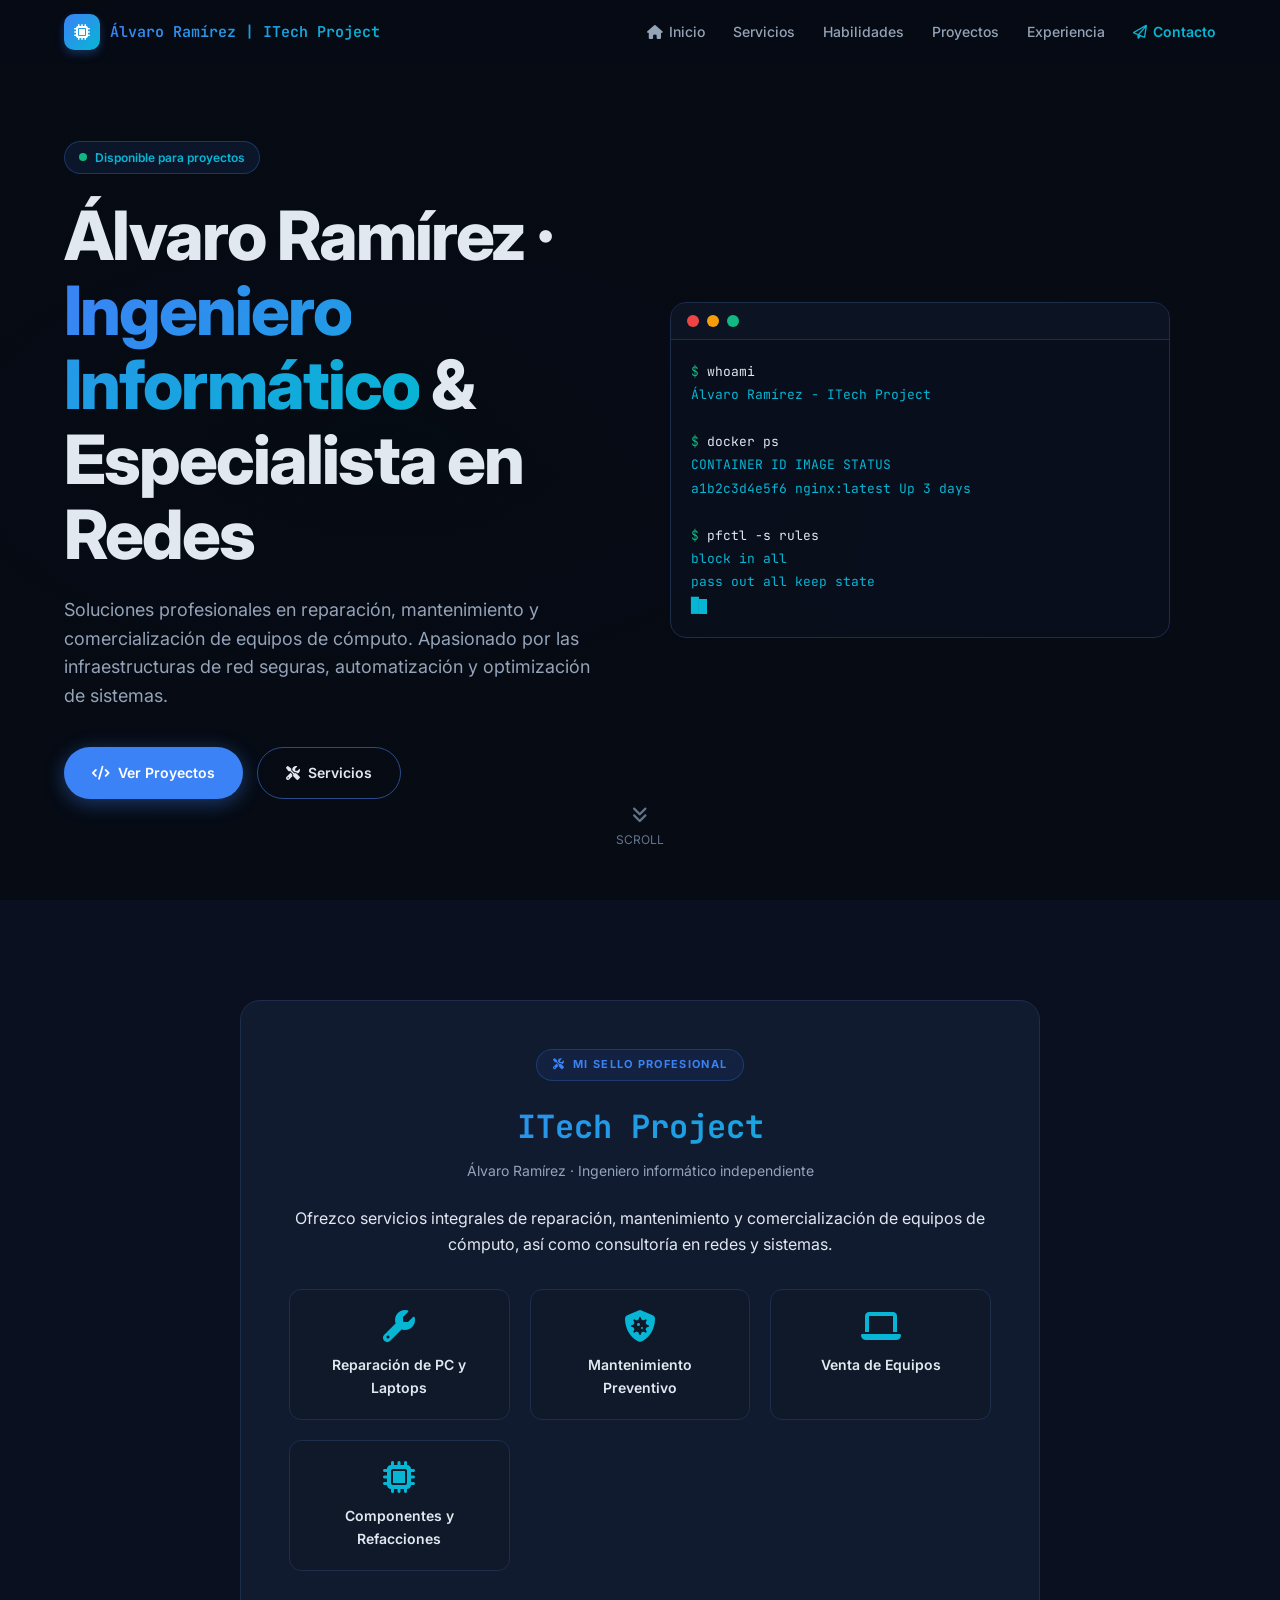
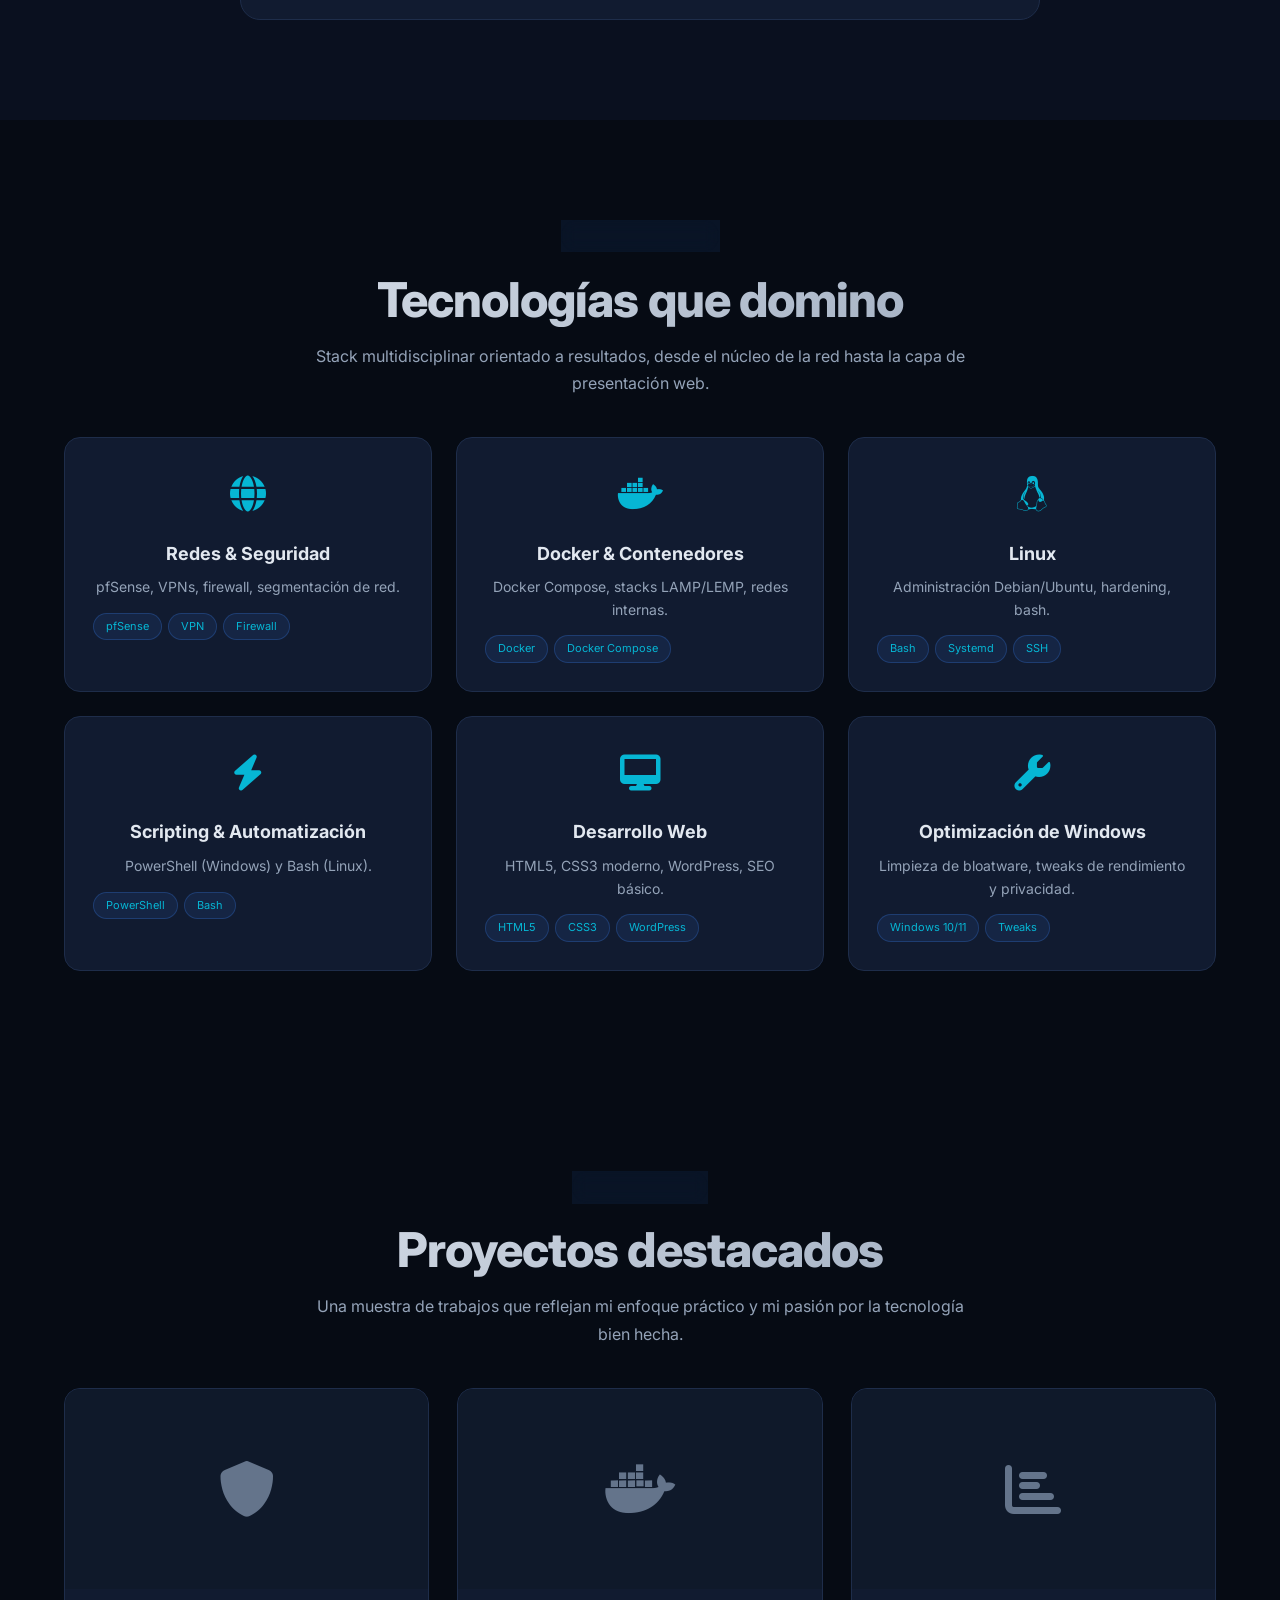
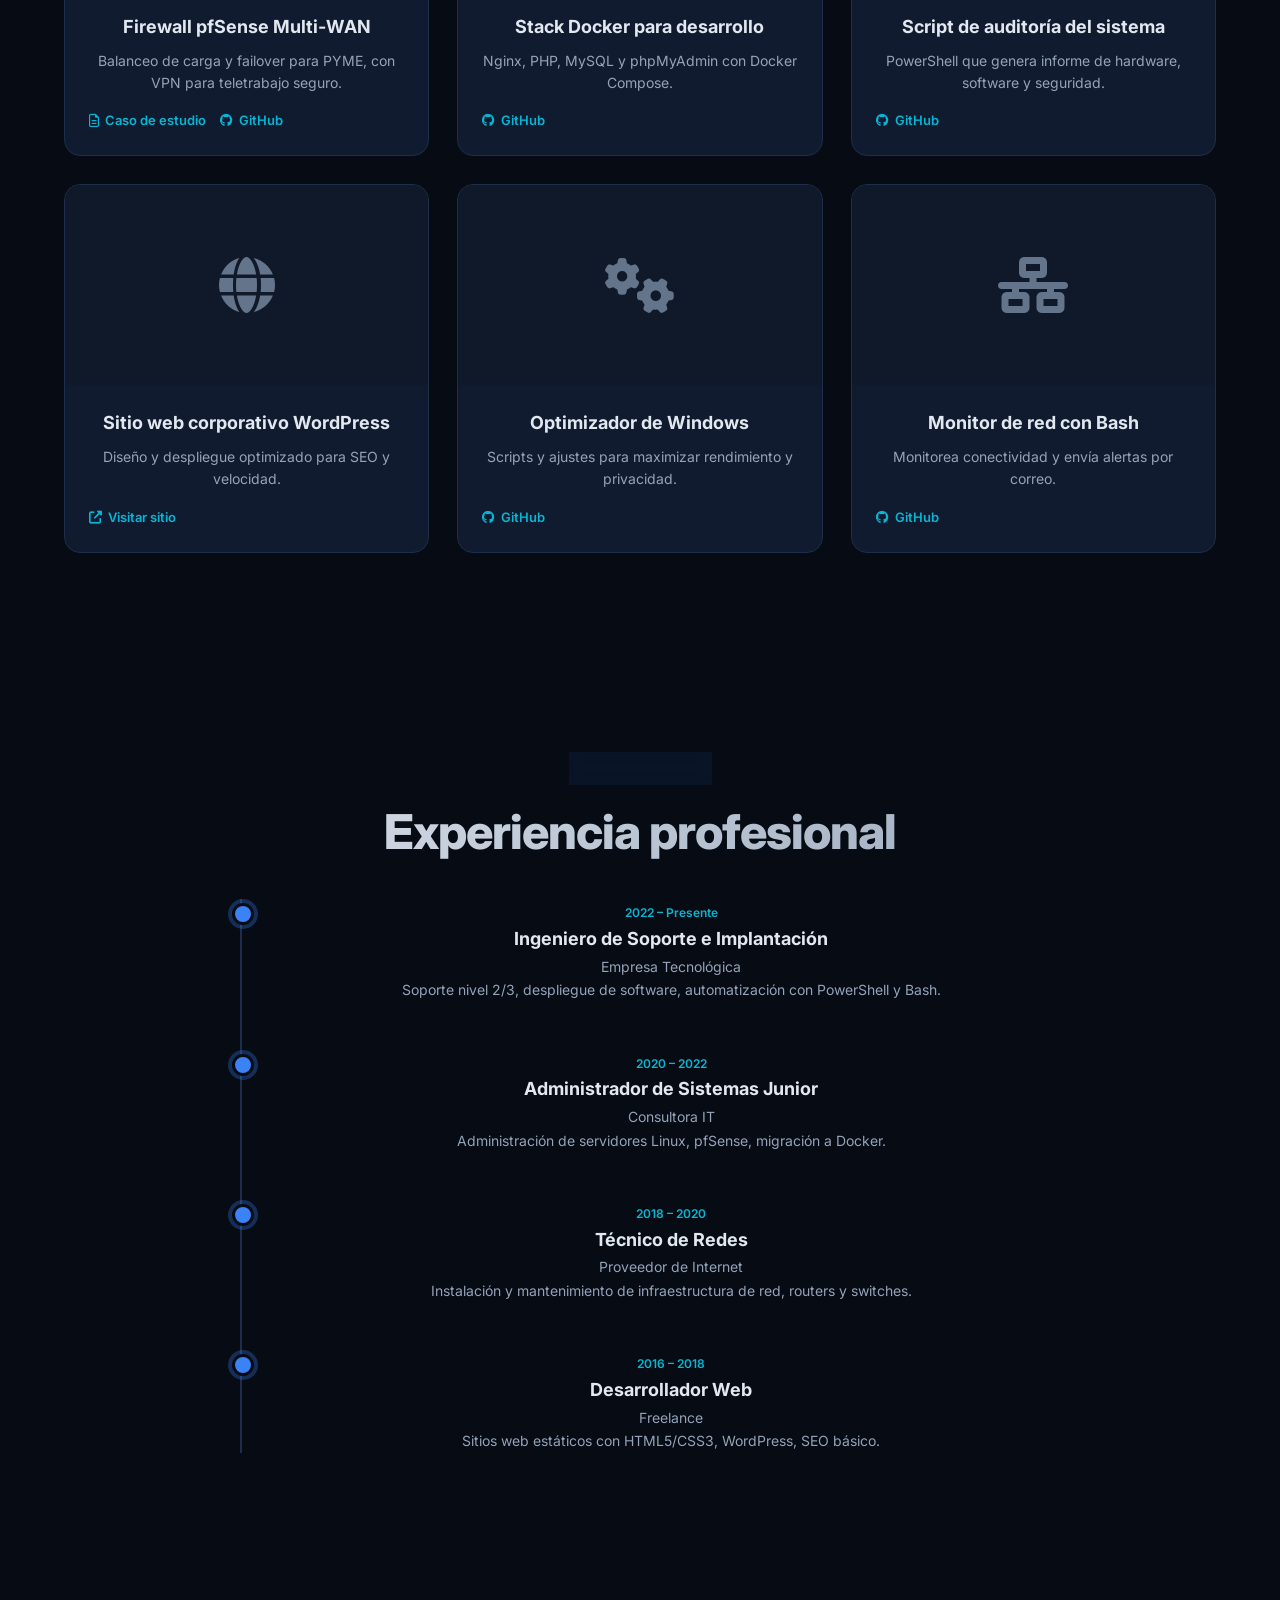
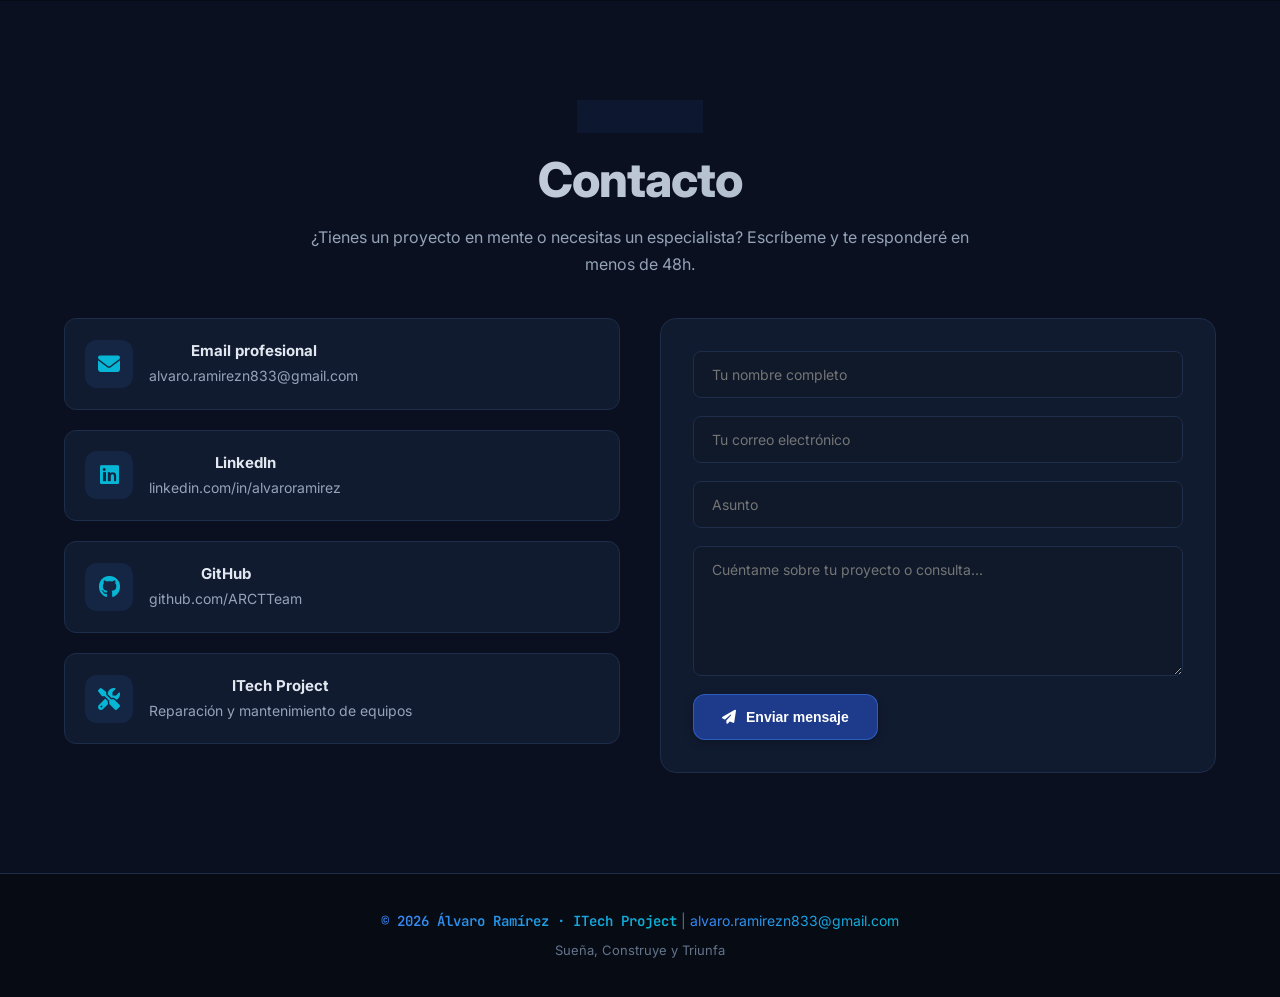
==== commit ed3f45c9: "Add files via upload" ====
--- a/index.html
+++ b/index.html
@@ -1,860 +1,34 @@
 <!DOCTYPE html>
 <html lang="es" class="dark">
-
 <head>
     <meta charset="UTF-8">
     <meta name="viewport" content="width=device-width, initial-scale=1.0">
     <title>Álvaro Ramírez | Ingeniero Informático & Especialista en Redes</title>
-    <meta name="description"
-        content="Álvaro Ramírez - Ingeniero informático especializado en redes, Linux, Docker, pfSense, scripting y reparación de equipos. Servicios profesionales de TI.">
-    <meta name="author" content="Alvaro Ramírez">
+    <meta name="description" content="Álvaro Ramírez - Ingeniero informático especializado en redes, Linux, Docker, pfSense, scripting y reparación de equipos.">
+    <meta name="author" content="Álvaro Ramírez">
     <meta property="og:title" content="Álvaro Ramírez | Ingeniero Informático">
-    <meta property="og:description"
-        content="Servicios profesionales de reparación, mantenimiento y comercialización de equipos de cómputo. Especialista en redes y sistemas.">
+    <meta property="og:description" content="Servicios profesionales de reparación, mantenimiento y comercialización de equipos de cómputo. Especialista en redes y sistemas.">
     <meta property="og:type" content="website">
     <meta property="og:url" content="https://arctteam.github.io">
     <meta name="twitter:card" content="summary_large_image">
     <meta name="theme-color" content="#060b14">
-    <link rel="icon"
-        href="data:image/svg+xml,<svg xmlns='http://www.w3.org/2000/svg' viewBox='0 0 100 100'><text y='.9em' font-size='90'>💻</text></svg>">
-
-    <!-- Font Awesome 6 -->
+    <link rel="icon" href="data:image/svg+xml,<svg xmlns='http://www.w3.org/2000/svg' viewBox='0 0 100 100'><text y='.9em' font-size='90'>💻</text></svg>">
+    
+    <!-- Font Awesome -->
     <link rel="stylesheet" href="https://cdnjs.cloudflare.com/ajax/libs/font-awesome/6.5.1/css/all.min.css">
-
+    <!-- Google Fonts -->
     <link rel="preconnect" href="https://fonts.googleapis.com">
     <link rel="preconnect" href="https://fonts.gstatic.com" crossorigin>
-    <link
-        href="https://fonts.googleapis.com/css2?family=Inter:opsz,wght@14..32,300..800&family=JetBrains+Mono:wght@400;500;600&display=swap"
-        rel="stylesheet">
-
-    <style>
-        :root {
-            --bg-primary: #060b14;
-            --bg-secondary: #0a101f;
-            --bg-tertiary: #0f192a;
-            --bg-card: #111b30;
-            --border-color: #1e2d4a;
-            --border-accent: #2a4a8a;
-            --text-primary: #e2e8f0;
-            --text-secondary: #94a3b8;
-            --text-muted: #64748b;
-            --accent-blue: #3b82f6;
-            --accent-blue-hover: #2563eb;
-            --accent-dark-blue: #1e3a8a;
-            --accent-cyan: #06b6d4;
-            --accent-green: #10b981;
-            --accent-amber: #f59e0b;
-            --accent-red: #ef4444;
-            --gradient-blue: linear-gradient(135deg, var(--accent-blue), var(--accent-cyan));
-            --shadow-card: 0 4px 20px rgba(0, 0, 0, 0.3);
-            --shadow-card-hover: 0 8px 30px rgba(0, 0, 0, 0.5), 0 0 0 1px rgba(59, 130, 246, 0.2);
-            --radius-sm: 8px;
-            --radius-md: 12px;
-            --radius-lg: 16px;
-            --radius-xl: 20px;
-            --transition-fast: 0.2s ease;
-            --transition-smooth: 0.3s cubic-bezier(0.4, 0, 0.2, 1);
-        }
-
-        * {
-            margin: 0;
-            padding: 0;
-            box-sizing: border-box;
-        }
-
-        body {
-            font-family: 'Inter', system-ui, -apple-system, sans-serif;
-            background-color: var(--bg-primary);
-            color: var(--text-primary);
-            line-height: 1.6;
-            -webkit-font-smoothing: antialiased;
-            -moz-osx-font-smoothing: grayscale;
-            overflow-x: hidden;
-        }
-
-        .bg-pattern {
-            position: fixed;
-            top: 0;
-            left: 0;
-            width: 100%;
-            height: 100%;
-            pointer-events: none;
-            z-index: 0;
-            background-image: radial-gradient(circle, rgba(59, 130, 246, 0.15) 1px, transparent 1px);
-            background-size: 40px 40px;
-            animation: moveDots 20s linear infinite;
-        }
-
-        @keyframes moveDots {
-            0% { background-position: 0 0; }
-            100% { background-position: 40px 40px; }
-        }
-
-        header::before {
-            content: '';
-            position: absolute;
-            top: 0;
-            left: 0;
-            width: 100%;
-            height: 100%;
-            pointer-events: none;
-            z-index: 0;
-            background-image: radial-gradient(circle, rgba(59, 130, 246, 0.15) 1px, transparent 1px);
-            background-size: 40px 40px;
-            animation: moveDots 20s linear infinite;
-        }
-
-        #hero::before {
-            content: '';
-            position: absolute;
-            top: 0;
-            left: 0;
-            width: 100%;
-            height: 100%;
-            pointer-events: none;
-            z-index: 0;
-            background-image: radial-gradient(circle, rgba(59, 130, 246, 0.15) 1px, transparent 1px);
-            background-size: 40px 40px;
-            animation: moveDots 20s linear infinite;
-        }
-
-        #hero .container {
-            position: relative;
-            z-index: 1;
-        }
-
-        .container {
-            width: 100%;
-            max-width: 1200px;
-            margin: 0 auto;
-            padding: 0 24px;
-            position: relative;
-            z-index: 1;
-        }
-
-        .section-padding {
-            padding: 100px 0;
-        }
-
-        .reveal {
-            opacity: 0;
-            transform: translateY(30px);
-            transition: opacity 0.6s cubic-bezier(0.2, 0.9, 0.4, 1.1), transform 0.6s cubic-bezier(0.2, 0.9, 0.4, 1.1);
-        }
-
-        .stagger .reveal:nth-child(1) { transition-delay: 0.05s; }
-        .stagger .reveal:nth-child(2) { transition-delay: 0.1s; }
-        .stagger .reveal:nth-child(3) { transition-delay: 0.15s; }
-        .stagger .reveal:nth-child(4) { transition-delay: 0.2s; }
-        .stagger .reveal:nth-child(5) { transition-delay: 0.25s; }
-        .stagger .reveal:nth-child(6) { transition-delay: 0.3s; }
-
-        .reveal.visible {
-            opacity: 1;
-            transform: translateY(0);
-        }
-
-        .section-label {
-            display: inline-flex;
-            align-items: center;
-            gap: 8px;
-            padding: 6px 16px;
-            background: rgba(59, 130, 246, 0.08);
-            border: 1px solid rgba(59, 130, 246, 0.25);
-            border-radius: 999px;
-            font-size: 11px;
-            font-weight: 700;
-            letter-spacing: 0.12em;
-            text-transform: uppercase;
-            color: var(--accent-blue);
-            margin-bottom: 20px;
-            backdrop-filter: blur(8px);
-        }
-
-        .section-title {
-            font-family: 'Inter', sans-serif;
-            font-size: clamp(32px, 5vw, 48px);
-            font-weight: 800;
-            line-height: 1.15;
-            margin-bottom: 16px;
-            background: linear-gradient(135deg, #e2e8f0 0%, #94a3b8 100%);
-            -webkit-background-clip: text;
-            -webkit-text-fill-color: transparent;
-            background-clip: text;
-            letter-spacing: -0.02em;
-        }
-
-        .section-subtitle {
-            font-size: 16px;
-            font-weight: 400;
-            color: var(--text-secondary);
-            line-height: 1.7;
-            max-width: 660px;
-            margin: 0 auto 40px;
-        }
-
-        /* HEADER */
-        header {
-            position: fixed;
-            top: 0;
-            left: 0;
-            right: 0;
-            z-index: 100;
-            background: rgba(6, 11, 20, 0.8);
-            backdrop-filter: blur(16px);
-            border-bottom: 1px solid transparent;
-            transition: all var(--transition-smooth);
-        }
-
-        header.scrolled {
-            border-bottom-color: rgba(30, 45, 74, 0.6);
-            box-shadow: 0 4px 20px rgba(0, 0, 0, 0.4);
-        }
-
-        nav {
-            display: flex;
-            align-items: center;
-            justify-content: space-between;
-            height: 64px;
-            position: relative;
-            z-index: 1;
-        }
-
-        .nav-logo {
-            display: flex;
-            align-items: center;
-            gap: 10px;
-            font-weight: 700;
-            font-size: 18px;
-            text-decoration: none;
-            color: var(--text-primary);
-            letter-spacing: -0.02em;
-        }
-
-        .nav-logo-icon {
-            width: 36px;
-            height: 36px;
-            background: var(--gradient-blue);
-            border-radius: 10px;
-            display: flex;
-            align-items: center;
-            justify-content: center;
-            font-size: 16px;
-            font-weight: 800;
-            color: #fff;
-            box-shadow: 0 4px 10px rgba(59, 130, 246, 0.3);
-        }
-
-        .nav-logo-text {
-            font-family: 'JetBrains Mono', monospace;
-            font-size: 15px;
-            font-weight: 600;
-            background: var(--gradient-blue);
-            -webkit-background-clip: text;
-            -webkit-text-fill-color: transparent;
-            background-clip: text;
-        }
-
-        .nav-links {
-            display: flex;
-            align-items: center;
-            gap: 28px;
-            list-style: none;
-        }
-
-        .nav-links li a {
-            color: var(--text-secondary);
-            text-decoration: none;
-            font-size: 14px;
-            font-weight: 500;
-            transition: color var(--transition-fast);
-            position: relative;
-            padding: 6px 0;
-            display: flex;
-            align-items: center;
-            gap: 6px;
-        }
-
-        .nav-links li a::after {
-            content: '';
-            position: absolute;
-            bottom: 0;
-            left: 0;
-            width: 0;
-            height: 2px;
-            background: var(--accent-blue);
-            transition: width var(--transition-fast);
-        }
-
-        .nav-links li a:hover {
-            color: var(--text-primary);
-        }
-
-        .nav-links li a:hover::after {
-            width: 100%;
-        }
-
-        .nav-links li a.contact-link {
-            color: var(--accent-cyan);
-            font-weight: 600;
-        }
-
-        .mobile-menu-btn {
-            display: none;
-            background: none;
-            border: none;
-            color: var(--text-primary);
-            font-size: 28px;
-            cursor: pointer;
-        }
-
-        @media (max-width: 768px) {
-            .nav-links {
-                display: none;
-                position: fixed;
-                top: 64px;
-                left: 0;
-                right: 0;
-                background: rgba(6, 11, 20, 0.95);
-                backdrop-filter: blur(20px);
-                flex-direction: column;
-                padding: 24px;
-                gap: 16px;
-                border-bottom: 1px solid var(--border-color);
-            }
-            .nav-links.active { display: flex; }
-            .mobile-menu-btn { display: block; }
-        }
-
-        /* HERO */
-        #hero {
-            position: relative;
-            min-height: 100vh;
-            display: flex;
-            align-items: center;
-            background: radial-gradient(ellipse at 30% 50%, rgba(6, 11, 20, 0.9) 0%, #060b14 60%),
-                        radial-gradient(ellipse at 70% 20%, rgba(59, 130, 246, 0.08) 0%, transparent 40%);
-        }
-
-        .hero-grid {
-            display: grid;
-            grid-template-columns: 1fr 1fr;
-            gap: 60px;
-            align-items: center;
-            padding: 120px 0 80px;
-        }
-
-        .hero-content { max-width: 560px; }
-        .hero-badge {
-            display: inline-flex;
-            align-items: center;
-            gap: 8px;
-            padding: 6px 14px;
-            background: rgba(59, 130, 246, 0.1);
-            border: 1px solid rgba(59, 130, 246, 0.3);
-            border-radius: 999px;
-            font-size: 12px;
-            font-weight: 600;
-            color: var(--accent-cyan);
-            margin-bottom: 24px;
-        }
-        .hero-badge-dot {
-            width: 8px;
-            height: 8px;
-            background: var(--accent-green);
-            border-radius: 50%;
-            animation: pulse 2s infinite;
-        }
-        @keyframes pulse {
-            0%, 100% { opacity: 1; transform: scale(1); }
-            50% { opacity: 0.5; transform: scale(0.85); }
-        }
-        .hero-title {
-            font-size: clamp(40px, 6vw, 68px);
-            font-weight: 800;
-            line-height: 1.1;
-            margin-bottom: 24px;
-            letter-spacing: -0.03em;
-        }
-        .hero-title .highlight {
-            background: var(--gradient-blue);
-            -webkit-background-clip: text;
-            -webkit-text-fill-color: transparent;
-            background-clip: text;
-        }
-        .hero-description {
-            font-size: 18px;
-            color: var(--text-secondary);
-            margin-bottom: 36px;
-        }
-        .hero-buttons {
-            display: flex;
-            flex-wrap: wrap;
-            gap: 14px;
-        }
-        .btn {
-            display: inline-flex;
-            align-items: center;
-            gap: 8px;
-            padding: 14px 28px;
-            border-radius: 999px;
-            font-weight: 600;
-            font-size: 14px;
-            text-decoration: none;
-            transition: all var(--transition-smooth);
-            cursor: pointer;
-            border: none;
-        }
-        .btn-primary {
-            background: var(--accent-blue);
-            color: #fff;
-            box-shadow: 0 4px 20px rgba(59, 130, 246, 0.4);
-        }
-        .btn-primary:hover {
-            background: var(--accent-blue-hover);
-            transform: translateY(-3px);
-        }
-        .btn-secondary {
-            background: transparent;
-            color: var(--text-primary);
-            border: 1px solid var(--border-accent);
-        }
-        .btn-secondary:hover {
-            border-color: var(--accent-blue);
-            background: rgba(59, 130, 246, 0.1);
-            transform: translateY(-3px);
-        }
-        .hero-visual { display: flex; justify-content: center; }
-        .terminal-window {
-            width: 100%;
-            max-width: 500px;
-            background: rgba(10, 16, 31, 0.8);
-            border: 1px solid var(--border-color);
-            border-radius: var(--radius-lg);
-            overflow: hidden;
-            backdrop-filter: blur(12px);
-            transition: transform 0.3s ease;
-        }
-        .terminal-window:hover { transform: translateY(-5px); }
-        .terminal-header {
-            display: flex;
-            gap: 8px;
-            padding: 12px 16px;
-            background: rgba(15, 25, 42, 0.6);
-            border-bottom: 1px solid var(--border-color);
-        }
-        .terminal-dot { width: 12px; height: 12px; border-radius: 50%; }
-        .terminal-dot.red { background: var(--accent-red); }
-        .terminal-dot.yellow { background: var(--accent-amber); }
-        .terminal-dot.green { background: var(--accent-green); }
-        .terminal-body {
-            padding: 20px;
-            font-family: 'JetBrains Mono', monospace;
-            font-size: 13px;
-            line-height: 1.8;
-            color: var(--text-secondary);
-        }
-        .terminal-body .prompt { color: var(--accent-green); }
-        .terminal-body .command { color: var(--text-primary); }
-        .terminal-body .output { color: var(--accent-cyan); }
-        .terminal-body .cursor {
-            display: inline-block;
-            width: 8px;
-            height: 15px;
-            background: var(--accent-cyan);
-            animation: blink 1s step-end infinite;
-            vertical-align: middle;
-        }
-        @keyframes blink { 0%,100%{opacity:1} 50%{opacity:0} }
-        .scroll-indicator {
-            position: absolute;
-            bottom: 30px;
-            left: 50%;
-            transform: translateX(-50%);
-            text-align: center;
-            color: var(--text-muted);
-            font-size: 12px;
-            display: flex;
-            flex-direction: column;
-            align-items: center;
-            gap: 6px;
-        }
-        .scroll-indicator i {
-            font-size: 18px;
-            animation: bounce 2s infinite;
-        }
-        @keyframes bounce {
-            0%, 100% { transform: translateY(0); }
-            50% { transform: translateY(6px); }
-        }
-        @media (max-width: 900px) {
-            .hero-grid { grid-template-columns: 1fr; text-align: center; }
-            .hero-content { max-width: 100%; }
-            .hero-buttons { justify-content: center; }
-            .scroll-indicator { display: none; }
-        }
-
-        /* BUSINESS */
-        #business { background: var(--bg-secondary); }
-        .business-card {
-            background: var(--bg-card);
-            border: 1px solid var(--border-color);
-            border-radius: var(--radius-xl);
-            padding: 48px;
-            text-align: center;
-            max-width: 800px;
-            margin: 0 auto;
-            transition: all var(--transition-smooth);
-        }
-        .business-card:hover {
-            border-color: rgba(59, 130, 246, 0.4);
-            box-shadow: var(--shadow-card-hover);
-            transform: translateY(-4px);
-        }
-        .business-logo {
-            font-family: 'JetBrains Mono', monospace;
-            font-size: 32px;
-            font-weight: 700;
-            background: var(--gradient-blue);
-            -webkit-background-clip: text;
-            -webkit-text-fill-color: transparent;
-            background-clip: text;
-        }
-        .business-sub { color: var(--text-secondary); font-size: 14px; margin: 8px 0 24px; }
-        .business-services {
-            display: grid;
-            grid-template-columns: repeat(auto-fit, minmax(200px, 1fr));
-            gap: 20px;
-            margin-top: 32px;
-        }
-        .service-item {
-            display: flex;
-            flex-direction: column;
-            align-items: center;
-            gap: 12px;
-            padding: 20px;
-            background: var(--bg-tertiary);
-            border-radius: var(--radius-md);
-            border: 1px solid var(--border-color);
-            transition: all var(--transition-fast);
-        }
-        .service-item:hover {
-            border-color: var(--accent-blue);
-            transform: translateY(-2px);
-        }
-        .service-item i { font-size: 32px; color: var(--accent-cyan); }
-        .service-item span { font-size: 14px; font-weight: 600; }
-
-        /* SKILLS */
-        .skills-grid {
-            display: grid;
-            grid-template-columns: repeat(auto-fit, minmax(280px, 1fr));
-            gap: 24px;
-            margin-top: 40px;
-        }
-        .skill-card {
-            background: var(--bg-card);
-            border: 1px solid var(--border-color);
-            border-radius: var(--radius-lg);
-            padding: 28px;
-            transition: all var(--transition-smooth);
-        }
-        .skill-card:hover {
-            border-color: rgba(59, 130, 246, 0.4);
-            transform: translateY(-6px);
-            box-shadow: var(--shadow-card-hover);
-        }
-        .skill-icon { font-size: 36px; margin-bottom: 16px; color: var(--accent-cyan); }
-        .skill-card h3 { font-weight: 700; font-size: 18px; margin-bottom: 8px; }
-        .skill-card p { font-size: 14px; color: var(--text-secondary); }
-        .skill-tags { display: flex; flex-wrap: wrap; gap: 6px; margin-top: 14px; }
-        .skill-tag {
-            font-size: 11px;
-            padding: 4px 12px;
-            background: rgba(59, 130, 246, 0.1);
-            border: 1px solid rgba(59, 130, 246, 0.25);
-            border-radius: 999px;
-            color: var(--accent-cyan);
-        }
-
-        /* PROJECTS */
-        .projects-grid {
-            display: grid;
-            grid-template-columns: repeat(auto-fit, minmax(320px, 1fr));
-            gap: 28px;
-            margin-top: 40px;
-        }
-        .project-card {
-            background: var(--bg-card);
-            border: 1px solid var(--border-color);
-            border-radius: var(--radius-lg);
-            overflow: hidden;
-            transition: all var(--transition-smooth);
-        }
-        .project-card:hover {
-            border-color: rgba(59, 130, 246, 0.45);
-            transform: translateY(-6px);
-            box-shadow: var(--shadow-card-hover);
-        }
-        .project-image {
-            height: 200px;
-            background: var(--bg-tertiary);
-            display: flex;
-            align-items: center;
-            justify-content: center;
-            font-size: 56px;
-            color: var(--text-muted);
-        }
-        .project-body { padding: 24px; }
-        .project-body h3 { font-weight: 700; font-size: 18px; margin-bottom: 8px; }
-        .project-body p { font-size: 14px; color: var(--text-secondary); margin-bottom: 16px; }
-        .project-links { display: flex; gap: 14px; }
-        .project-link {
-            display: inline-flex;
-            align-items: center;
-            gap: 6px;
-            font-size: 13px;
-            font-weight: 600;
-            color: var(--accent-cyan);
-            text-decoration: none;
-        }
-        .project-link:hover { color: var(--accent-blue); }
-
-        /* TIMELINE */
-        .timeline {
-            position: relative;
-            max-width: 800px;
-            margin: 40px auto 0;
-            padding-left: 30px;
-            border-left: 2px solid var(--border-color);
-        }
-        .timeline-item {
-            position: relative;
-            margin-bottom: 48px;
-            padding-left: 30px;
-        }
-        .timeline-item::before {
-            content: '';
-            position: absolute;
-            left: -40px;
-            top: 4px;
-            width: 16px;
-            height: 16px;
-            background: var(--accent-blue);
-            border: 3px solid var(--bg-primary);
-            border-radius: 50%;
-            box-shadow: 0 0 0 4px rgba(59, 130, 246, 0.3);
-        }
-        .timeline-date {
-            font-size: 12px;
-            font-weight: 600;
-            color: var(--accent-cyan);
-            margin-bottom: 6px;
-        }
-        .timeline-item h3 { font-weight: 700; font-size: 18px; }
-        .timeline-item .company { font-size: 14px; color: var(--text-secondary); margin-bottom: 10px; }
-        .timeline-item p { font-size: 14px; color: var(--text-secondary); }
-
-        /* CONTACT */
-        #contact { background: var(--bg-secondary); }
-        .contact-grid {
-            display: grid;
-            grid-template-columns: 1fr 1fr;
-            gap: 40px;
-            margin-top: 40px;
-        }
-        .contact-info { display: flex; flex-direction: column; gap: 20px; }
-        .contact-item {
-            display: flex;
-            align-items: center;
-            gap: 16px;
-            padding: 20px;
-            background: var(--bg-card);
-            border: 1px solid var(--border-color);
-            border-radius: var(--radius-md);
-            transition: all var(--transition-fast);
-        }
-        .contact-item:hover {
-            border-color: var(--accent-blue);
-            transform: translateY(-3px);
-        }
-        .contact-icon {
-            width: 48px;
-            height: 48px;
-            background: rgba(59, 130, 246, 0.1);
-            border-radius: 12px;
-            display: flex;
-            align-items: center;
-            justify-content: center;
-            font-size: 22px;
-            color: var(--accent-cyan);
-        }
-        .contact-text strong { display: block; font-size: 15px; }
-        .contact-text span { font-size: 14px; color: var(--text-secondary); }
-        .contact-form {
-            background: var(--bg-card);
-            border: 1px solid var(--border-color);
-            border-radius: var(--radius-lg);
-            padding: 32px;
-            display: flex;
-            flex-direction: column;
-            gap: 18px;
-        }
-        .contact-form input, .contact-form textarea {
-            width: 100%;
-            padding: 14px 18px;
-            background: var(--bg-tertiary);
-            border: 1px solid var(--border-color);
-            border-radius: var(--radius-sm);
-            color: var(--text-primary);
-            font-family: 'Inter', sans-serif;
-            font-size: 14px;
-            outline: none;
-        }
-        .contact-form input:focus, .contact-form textarea:focus {
-            border-color: var(--accent-blue);
-            box-shadow: 0 0 0 3px rgba(59, 130, 246, 0.2);
-        }
-        .contact-form textarea { min-height: 130px; resize: vertical; }
-        
-        /* BOTÓN DE ENVÍO PERSONALIZADO - AZUL OSCURO CON EFECTO DE BORDE */
-        .contact-form button[type="submit"] {
-            align-self: flex-start;
-            background: var(--accent-dark-blue);
-            color: white;
-            border: 1px solid rgba(59, 130, 246, 0.5);
-            border-radius: 12px;
-            padding: 14px 28px;
-            font-weight: 600;
-            font-size: 14px;
-            display: inline-flex;
-            align-items: center;
-            gap: 10px;
-            cursor: pointer;
-            transition: all 0.3s ease;
-            box-shadow: 0 2px 8px rgba(0, 0, 0, 0.3);
-        }
-        .contact-form button[type="submit"] i {
-            transition: transform 0.2s ease;
-        }
-        .contact-form button[type="submit"]:hover {
-            background: #0f2b5c;
-            border-color: rgba(6, 182, 212, 0.8);
-            transform: translateY(-3px);
-            box-shadow: 0 8px 20px rgba(6, 182, 212, 0.3), 0 0 0 1px rgba(6, 182, 212, 0.5);
-        }
-        .contact-form button[type="submit"]:hover i {
-            transform: translateX(4px) translateY(-2px);
-        }
-
-        /* FOOTER */
-        footer {
-            background: var(--bg-primary);
-            border-top: 1px solid var(--border-color);
-            padding: 36px 0;
-            text-align: center;
-        }
-        footer p {
-            font-size: 14px;
-            color: var(--text-muted);
-        }
-        footer .footer-brand, 
-        footer .footer-copyright {
-            font-family: 'JetBrains Mono', monospace;
-            font-weight: 600;
-            background: var(--gradient-blue);
-            -webkit-background-clip: text;
-            -webkit-text-fill-color: transparent;
-            background-clip: text;
-        }
-        footer a {
-            color: var(--accent-cyan);
-            text-decoration: none;
-            background: var(--gradient-blue);
-            -webkit-background-clip: text;
-            -webkit-text-fill-color: transparent;
-            background-clip: text;
-            transition: opacity 0.2s;
-        }
-        footer a:hover {
-            opacity: 0.8;
-        }
-        footer .slogan {
-            margin-top: 8px;
-            color: var(--text-muted);
-            font-size: 13px;
-        }
-
-        /* BACK TO TOP BUTTON - MODERN STYLE */
-        .back-to-top {
-            position: fixed;
-            bottom: 30px;
-            right: 30px;
-            display: flex;
-            align-items: center;
-            gap: 8px;
-            padding: 12px 20px;
-            background: rgba(15, 25, 42, 0.9);
-            backdrop-filter: blur(12px);
-            border: 1px solid rgba(59, 130, 246, 0.4);
-            border-radius: 40px;
-            font-size: 14px;
-            font-weight: 600;
-            color: var(--accent-cyan);
-            cursor: pointer;
-            opacity: 0;
-            visibility: hidden;
-            transition: all 0.3s cubic-bezier(0.2, 0.9, 0.4, 1.1);
-            z-index: 99;
-            box-shadow: 0 4px 15px rgba(0, 0, 0, 0.3);
-            letter-spacing: 0.3px;
-        }
-
-        .back-to-top i {
-            font-size: 16px;
-            transition: transform 0.2s ease;
-        }
-
-        .back-to-top:hover {
-            background: var(--gradient-blue);
-            color: #fff;
-            border-color: transparent;
-            transform: translateY(-4px);
-            box-shadow: 0 8px 25px rgba(59, 130, 246, 0.4);
-        }
-
-        .back-to-top:hover i {
-            transform: translateY(-2px);
-        }
-
-        .back-to-top.visible {
-            opacity: 1;
-            visibility: visible;
-        }
-
-        @media (max-width: 600px) {
-            .back-to-top {
-                padding: 10px 16px;
-                font-size: 12px;
-                bottom: 20px;
-                right: 20px;
-            }
-            .back-to-top span {
-                display: none;
-            }
-            .back-to-top i {
-                font-size: 18px;
-                margin: 0;
-            }
-        }
-    </style>
+    <link href="https://fonts.googleapis.com/css2?family=Inter:opsz,wght@14..32,300..800&family=JetBrains+Mono:wght@400;500;600&display=swap" rel="stylesheet">
+    <!-- Estilos principales -->
+    <link rel="stylesheet" href="css/styles.css">
 </head>
-
 <body>
     <div class="bg-pattern"></div>
+
     <header id="header">
         <nav class="container">
-            <a href="#hero" class="nav-logo">
+            <a href="#hero" class="nav-logo" aria-label="Inicio">
                 <span class="nav-logo-icon"><i class="fas fa-microchip"></i></span>
                 <span class="nav-logo-text">Álvaro Ramírez | ITech Project</span>
             </a>
@@ -870,139 +44,147 @@
         </nav>
     </header>
 
-    <section id="hero">
-        <div class="container">
-            <div class="hero-grid">
-                <div class="hero-content reveal">
-                    <span class="hero-badge"><span class="hero-badge-dot"></span> Disponible para proyectos</span>
-                    <h1 class="hero-title">Álvaro Ramírez · <span class="highlight">Ingeniero Informático</span> & Especialista en Redes</h1>
-                    <p class="hero-description">Soluciones profesionales en reparación, mantenimiento y comercialización de equipos de cómputo. Apasionado por las infraestructuras de red seguras, automatización y optimización de sistemas.</p>
-                    <div class="hero-buttons">
-                        <a href="#projects" class="btn btn-primary"><i class="fas fa-code"></i> Ver Proyectos</a>
-                        <a href="#business" class="btn btn-secondary"><i class="fas fa-tools"></i> Servicios</a>
+    <main>
+        <!-- Hero -->
+        <section id="hero">
+            <div class="container">
+                <div class="hero-grid">
+                    <div class="hero-content reveal">
+                        <span class="hero-badge"><span class="hero-badge-dot"></span> Disponible para proyectos</span>
+                        <h1 class="hero-title">Álvaro Ramírez · <span class="highlight">Ingeniero Informático</span> & Especialista en Redes</h1>
+                        <p class="hero-description">Soluciones profesionales en reparación, mantenimiento y comercialización de equipos de cómputo. Apasionado por las infraestructuras de red seguras, automatización y optimización de sistemas.</p>
+                        <div class="hero-buttons">
+                            <a href="#projects" class="btn btn-primary"><i class="fas fa-code"></i> Ver Proyectos</a>
+                            <a href="#business" class="btn btn-secondary"><i class="fas fa-tools"></i> Servicios</a>
+                        </div>
                     </div>
-                </div>
-                <div class="hero-visual reveal">
-                    <div class="terminal-window">
-                        <div class="terminal-header"><span class="terminal-dot red"></span><span class="terminal-dot yellow"></span><span class="terminal-dot green"></span></div>
-                        <div class="terminal-body">
-                            <span class="prompt">$</span> <span class="command">whoami</span><br>
-                            <span class="output">Álvaro Ramírez - ITech Project</span><br><br>
-                            <span class="prompt">$</span> <span class="command">docker ps</span><br>
-                            <span class="output">CONTAINER ID IMAGE STATUS</span><br>
-                            <span class="output">a1b2c3d4e5f6 nginx:latest Up 3 days</span><br><br>
-                            <span class="prompt">$</span> <span class="command">pfctl -s rules</span><br>
-                            <span class="output">block in all</span><br>
-                            <span class="output">pass out all keep state</span><br>
-                            <span class="output">█<span class="cursor"></span></span>
+                    <div class="hero-visual reveal">
+                        <div class="terminal-window">
+                            <div class="terminal-header">
+                                <span class="terminal-dot red"></span>
+                                <span class="terminal-dot yellow"></span>
+                                <span class="terminal-dot green"></span>
+                            </div>
+                            <div class="terminal-body">
+                                <span class="prompt">$</span> <span class="command">whoami</span><br>
+                                <span class="output">Álvaro Ramírez - ITech Project</span><br><br>
+                                <span class="prompt">$</span> <span class="command">docker ps</span><br>
+                                <span class="output">CONTAINER ID IMAGE STATUS</span><br>
+                                <span class="output">a1b2c3d4e5f6 nginx:latest Up 3 days</span><br><br>
+                                <span class="prompt">$</span> <span class="command">pfctl -s rules</span><br>
+                                <span class="output">block in all</span><br>
+                                <span class="output">pass out all keep state</span><br>
+                                <span class="output">█<span class="cursor"></span></span>
+                            </div>
                         </div>
                     </div>
                 </div>
-            </div>
-            <div class="scroll-indicator">
-                <i class="fas fa-angle-double-down"></i>
-                <span>SCROLL</span>
-            </div>
-        </div>
-    </section>
-
-    <section id="business" class="section-padding">
-        <div class="container">
-            <div class="business-card reveal">
-                <span class="section-label"><i class="fas fa-tools"></i> Mi sello profesional</span>
-                <div class="business-logo">ITech Project</div>
-                <div class="business-sub">Álvaro Ramírez · Ingeniero informático independiente</div>
-                <p style="color: var(--text-secondary); font-size: 14px; margin-bottom: 24px;">Ofrezco servicios integrales de reparación, mantenimiento y comercialización de equipos de cómputo, así como consultoría en redes y sistemas.</p>
-                <div class="business-services">
-                    <div class="service-item"><i class="fas fa-wrench"></i><span>Reparación de PC y Laptops</span></div>
-                    <div class="service-item"><i class="fas fa-shield-virus"></i><span>Mantenimiento Preventivo</span></div>
-                    <div class="service-item"><i class="fas fa-laptop"></i><span>Venta de Equipos</span></div>
-                    <div class="service-item"><i class="fas fa-microchip"></i><span>Componentes y Refacciones</span></div>
+                <div class="scroll-indicator">
+                    <i class="fas fa-angle-double-down"></i>
+                    <span>SCROLL</span>
                 </div>
             </div>
-        </div>
-    </section>
+        </section>
 
-    <section id="skills" class="section-padding">
-        <div class="container" style="text-align:center;">
-            <span class="section-label reveal"><i class="fas fa-brain"></i> Competencias</span>
-            <h2 class="section-title reveal">Tecnologías que domino</h2>
-            <p class="section-subtitle reveal">Stack multidisciplinar orientado a resultados, desde el núcleo de la red hasta la capa de presentación web.</p>
-            <div class="skills-grid stagger">
-                <div class="skill-card reveal"><div class="skill-icon"><i class="fas fa-globe"></i></div><h3>Redes & Seguridad</h3><p>pfSense, VPNs, firewall, segmentación de red.</p><div class="skill-tags"><span class="skill-tag">pfSense</span><span class="skill-tag">VPN</span><span class="skill-tag">Firewall</span></div></div>
-                <div class="skill-card reveal"><div class="skill-icon"><i class="fab fa-docker"></i></div><h3>Docker & Contenedores</h3><p>Docker Compose, stacks LAMP/LEMP, redes internas.</p><div class="skill-tags"><span class="skill-tag">Docker</span><span class="skill-tag">Docker Compose</span></div></div>
-                <div class="skill-card reveal"><div class="skill-icon"><i class="fab fa-linux"></i></div><h3>Linux</h3><p>Administración Debian/Ubuntu, hardening, bash.</p><div class="skill-tags"><span class="skill-tag">Bash</span><span class="skill-tag">Systemd</span><span class="skill-tag">SSH</span></div></div>
-                <div class="skill-card reveal"><div class="skill-icon"><i class="fas fa-bolt"></i></div><h3>Scripting & Automatización</h3><p>PowerShell (Windows) y Bash (Linux).</p><div class="skill-tags"><span class="skill-tag">PowerShell</span><span class="skill-tag">Bash</span></div></div>
-                <div class="skill-card reveal"><div class="skill-icon"><i class="fas fa-desktop"></i></div><h3>Desarrollo Web</h3><p>HTML5, CSS3 moderno, WordPress, SEO básico.</p><div class="skill-tags"><span class="skill-tag">HTML5</span><span class="skill-tag">CSS3</span><span class="skill-tag">WordPress</span></div></div>
-                <div class="skill-card reveal"><div class="skill-icon"><i class="fas fa-wrench"></i></div><h3>Optimización de Windows</h3><p>Limpieza de bloatware, tweaks de rendimiento y privacidad.</p><div class="skill-tags"><span class="skill-tag">Windows 10/11</span><span class="skill-tag">Tweaks</span></div></div>
+        <!-- Business / Sello profesional -->
+        <section id="business" class="section-padding">
+            <div class="container">
+                <div class="business-card reveal">
+                    <span class="section-label"><i class="fas fa-tools"></i> Mi sello profesional</span>
+                    <div class="business-logo">ITech Project</div>
+                    <div class="business-sub">Álvaro Ramírez · Ingeniero informático independiente</div>
+                    <p>Ofrezco servicios integrales de reparación, mantenimiento y comercialización de equipos de cómputo, así como consultoría en redes y sistemas.</p>
+                    <div class="business-services">
+                        <div class="service-item"><i class="fas fa-wrench"></i><span>Reparación de PC y Laptops</span></div>
+                        <div class="service-item"><i class="fas fa-shield-virus"></i><span>Mantenimiento Preventivo</span></div>
+                        <div class="service-item"><i class="fas fa-laptop"></i><span>Venta de Equipos</span></div>
+                        <div class="service-item"><i class="fas fa-microchip"></i><span>Componentes y Refacciones</span></div>
+                    </div>
+                </div>
             </div>
-        </div>
-    </section>
+        </section>
 
-    <section id="projects" class="section-padding">
-        <div class="container" style="text-align:center;">
-            <span class="section-label reveal"><i class="fas fa-folder-open"></i> Portafolio</span>
-            <h2 class="section-title reveal">Proyectos destacados</h2>
-            <p class="section-subtitle reveal">Una muestra de trabajos que reflejan mi enfoque práctico y mi pasión por la tecnología bien hecha.</p>
-            <div class="projects-grid stagger">
-                <div class="project-card reveal"><div class="project-image"><i class="fas fa-shield"></i></div><div class="project-body"><h3>Firewall pfSense Multi‑WAN</h3><p>Balanceo de carga y failover para PYME, con VPN para teletrabajo seguro.</p><div class="project-links"><a href="#" class="project-link"><i class="far fa-file-alt"></i> Caso de estudio</a><a href="#" class="project-link"><i class="fab fa-github"></i> GitHub</a></div></div></div>
-                <div class="project-card reveal"><div class="project-image"><i class="fab fa-docker"></i></div><div class="project-body"><h3>Stack Docker para desarrollo</h3><p>Nginx, PHP, MySQL y phpMyAdmin con Docker Compose.</p><div class="project-links"><a href="#" class="project-link"><i class="fab fa-github"></i> GitHub</a></div></div></div>
-                <div class="project-card reveal"><div class="project-image"><i class="fas fa-chart-bar"></i></div><div class="project-body"><h3>Script de auditoría del sistema</h3><p>PowerShell que genera informe de hardware, software y seguridad.</p><div class="project-links"><a href="#" class="project-link"><i class="fab fa-github"></i> GitHub</a></div></div></div>
-                <div class="project-card reveal"><div class="project-image"><i class="fas fa-globe"></i></div><div class="project-body"><h3>Sitio web corporativo WordPress</h3><p>Diseño y despliegue optimizado para SEO y velocidad.</p><div class="project-links"><a href="#" class="project-link"><i class="fas fa-external-link-alt"></i> Visitar sitio</a></div></div></div>
-                <div class="project-card reveal"><div class="project-image"><i class="fas fa-cogs"></i></div><div class="project-body"><h3>Optimizador de Windows</h3><p>Scripts y ajustes para maximizar rendimiento y privacidad.</p><div class="project-links"><a href="https://github.com/ARCTTeam/WinOS-ISO-Debloater" class="project-link"><i class="fab fa-github"></i> GitHub</a></div></div></div>
-                <div class="project-card reveal"><div class="project-image"><i class="fas fa-network-wired"></i></div><div class="project-body"><h3>Monitor de red con Bash</h3><p>Monitorea conectividad y envía alertas por correo.</p><div class="project-links"><a href="#" class="project-link"><i class="fab fa-github"></i> GitHub</a></div></div></div>
+        <!-- Skills -->
+        <section id="skills" class="section-padding">
+            <div class="container" style="text-align:center;">
+                <span class="section-label reveal"><i class="fas fa-brain"></i> Competencias</span>
+                <h2 class="section-title reveal">Tecnologías que domino</h2>
+                <p class="section-subtitle reveal">Stack multidisciplinar orientado a resultados, desde el núcleo de la red hasta la capa de presentación web.</p>
+                <div class="skills-grid stagger">
+                    <div class="skill-card reveal"><div class="skill-icon"><i class="fas fa-globe"></i></div><h3>Redes & Seguridad</h3><p>pfSense, VPNs, firewall, segmentación de red.</p><div class="skill-tags"><span class="skill-tag">pfSense</span><span class="skill-tag">VPN</span><span class="skill-tag">Firewall</span></div></div>
+                    <div class="skill-card reveal"><div class="skill-icon"><i class="fab fa-docker"></i></div><h3>Docker & Contenedores</h3><p>Docker Compose, stacks LAMP/LEMP, redes internas.</p><div class="skill-tags"><span class="skill-tag">Docker</span><span class="skill-tag">Docker Compose</span></div></div>
+                    <div class="skill-card reveal"><div class="skill-icon"><i class="fab fa-linux"></i></div><h3>Linux</h3><p>Administración Debian/Ubuntu, hardening, bash.</p><div class="skill-tags"><span class="skill-tag">Bash</span><span class="skill-tag">Systemd</span><span class="skill-tag">SSH</span></div></div>
+                    <div class="skill-card reveal"><div class="skill-icon"><i class="fas fa-bolt"></i></div><h3>Scripting & Automatización</h3><p>PowerShell (Windows) y Bash (Linux).</p><div class="skill-tags"><span class="skill-tag">PowerShell</span><span class="skill-tag">Bash</span></div></div>
+                    <div class="skill-card reveal"><div class="skill-icon"><i class="fas fa-desktop"></i></div><h3>Desarrollo Web</h3><p>HTML5, CSS3 moderno, WordPress, SEO básico.</p><div class="skill-tags"><span class="skill-tag">HTML5</span><span class="skill-tag">CSS3</span><span class="skill-tag">WordPress</span></div></div>
+                    <div class="skill-card reveal"><div class="skill-icon"><i class="fas fa-wrench"></i></div><h3>Optimización de Windows</h3><p>Limpieza de bloatware, tweaks de rendimiento y privacidad.</p><div class="skill-tags"><span class="skill-tag">Windows 10/11</span><span class="skill-tag">Tweaks</span></div></div>
+                </div>
             </div>
-        </div>
-    </section>
+        </section>
 
-    <section id="experience" class="section-padding">
-        <div class="container" style="text-align:center;">
-            <span class="section-label reveal"><i class="fas fa-clipboard-list"></i> Trayectoria</span>
-            <h2 class="section-title reveal">Experiencia profesional</h2>
-            <div class="timeline stagger">
-                <div class="timeline-item reveal"><span class="timeline-date">2022 – Presente</span><h3>Ingeniero de Soporte e Implantación</h3><span class="company">Empresa Tecnológica</span><p>Soporte nivel 2/3, despliegue de software, automatización con PowerShell y Bash.</p></div>
-                <div class="timeline-item reveal"><span class="timeline-date">2020 – 2022</span><h3>Administrador de Sistemas Junior</h3><span class="company">Consultora IT</span><p>Administración de servidores Linux, pfSense, migración a Docker.</p></div>
-                <div class="timeline-item reveal"><span class="timeline-date">2018 – 2020</span><h3>Técnico de Redes</h3><span class="company">Proveedor de Internet</span><p>Instalación y mantenimiento de infraestructura de red, routers y switches.</p></div>
-                <div class="timeline-item reveal"><span class="timeline-date">2016 – 2018</span><h3>Desarrollador Web</h3><span class="company">Freelance</span><p>Sitios web estáticos con HTML5/CSS3, WordPress, SEO básico.</p></div>
+        <!-- Projects -->
+        <section id="projects" class="section-padding">
+            <div class="container" style="text-align:center;">
+                <span class="section-label reveal"><i class="fas fa-folder-open"></i> Portafolio</span>
+                <h2 class="section-title reveal">Proyectos destacados</h2>
+                <p class="section-subtitle reveal">Una muestra de trabajos que reflejan mi enfoque práctico y mi pasión por la tecnología bien hecha.</p>
+                <div class="projects-grid stagger">
+                    <div class="project-card reveal"><div class="project-image"><i class="fas fa-shield"></i></div><div class="project-body"><h3>Firewall pfSense Multi‑WAN</h3><p>Balanceo de carga y failover para PYME, con VPN para teletrabajo seguro.</p><div class="project-links"><a href="#" class="project-link"><i class="far fa-file-alt"></i> Caso de estudio</a><a href="#" class="project-link"><i class="fab fa-github"></i> GitHub</a></div></div></div>
+                    <div class="project-card reveal"><div class="project-image"><i class="fab fa-docker"></i></div><div class="project-body"><h3>Stack Docker para desarrollo</h3><p>Nginx, PHP, MySQL y phpMyAdmin con Docker Compose.</p><div class="project-links"><a href="#" class="project-link"><i class="fab fa-github"></i> GitHub</a></div></div></div>
+                    <div class="project-card reveal"><div class="project-image"><i class="fas fa-chart-bar"></i></div><div class="project-body"><h3>Script de auditoría del sistema</h3><p>PowerShell que genera informe de hardware, software y seguridad.</p><div class="project-links"><a href="#" class="project-link"><i class="fab fa-github"></i> GitHub</a></div></div></div>
+                    <div class="project-card reveal"><div class="project-image"><i class="fas fa-globe"></i></div><div class="project-body"><h3>Sitio web corporativo WordPress</h3><p>Diseño y despliegue optimizado para SEO y velocidad.</p><div class="project-links"><a href="#" class="project-link"><i class="fas fa-external-link-alt"></i> Visitar sitio</a></div></div></div>
+                    <div class="project-card reveal"><div class="project-image"><i class="fas fa-cogs"></i></div><div class="project-body"><h3>Optimizador de Windows</h3><p>Scripts y ajustes para maximizar rendimiento y privacidad.</p><div class="project-links"><a href="https://github.com/ARCTTeam/WinOS-ISO-Debloater" class="project-link"><i class="fab fa-github"></i> GitHub</a></div></div></div>
+                    <div class="project-card reveal"><div class="project-image"><i class="fas fa-network-wired"></i></div><div class="project-body"><h3>Monitor de red con Bash</h3><p>Monitorea conectividad y envía alertas por correo.</p><div class="project-links"><a href="#" class="project-link"><i class="fab fa-github"></i> GitHub</a></div></div></div>
+                </div>
             </div>
-        </div>
-    </section>
+        </section>
 
-    <section id="contact" class="section-padding">
-        <div class="container" style="text-align:center;">
-            <span class="section-label reveal"><i class="far fa-envelope"></i> Hablemos</span>
-            <h2 class="section-title reveal">Contacto</h2>
-            <p class="section-subtitle reveal">¿Tienes un proyecto en mente o necesitas un especialista? Escríbeme y te responderé en menos de 48h.</p>
-            <div class="contact-grid">
-                <div class="contact-info">
-                    <div class="contact-item reveal"><span class="contact-icon"><i class="fas fa-envelope"></i></span><div class="contact-text"><strong>Email profesional</strong><span>alvaro.ramirezn833@gmail.com</span></div></div>
-                    <div class="contact-item reveal"><span class="contact-icon"><i class="fab fa-linkedin"></i></span><div class="contact-text"><strong>LinkedIn</strong><span>linkedin.com/in/alvaroramirez</span></div></div>
-                    <div class="contact-item reveal"><span class="contact-icon"><i class="fab fa-github"></i></span><div class="contact-text"><strong>GitHub</strong><span>github.com/ARCTTeam</span></div></div>
-                    <div class="contact-item reveal"><span class="contact-icon"><i class="fas fa-tools"></i></span><div class="contact-text"><strong>ITech Project</strong><span>Reparación y mantenimiento de equipos</span></div></div>
+        <!-- Experience -->
+        <section id="experience" class="section-padding">
+            <div class="container" style="text-align:center;">
+                <span class="section-label reveal"><i class="fas fa-clipboard-list"></i> Trayectoria</span>
+                <h2 class="section-title reveal">Experiencia profesional</h2>
+                <div class="timeline stagger">
+                    <div class="timeline-item reveal"><span class="timeline-date">2022 – Presente</span><h3>Ingeniero de Soporte e Implantación</h3><span class="company">Empresa Tecnológica</span><p>Soporte nivel 2/3, despliegue de software, automatización con PowerShell y Bash.</p></div>
+                    <div class="timeline-item reveal"><span class="timeline-date">2020 – 2022</span><h3>Administrador de Sistemas Junior</h3><span class="company">Consultora IT</span><p>Administración de servidores Linux, pfSense, migración a Docker.</p></div>
+                    <div class="timeline-item reveal"><span class="timeline-date">2018 – 2020</span><h3>Técnico de Redes</h3><span class="company">Proveedor de Internet</span><p>Instalación y mantenimiento de infraestructura de red, routers y switches.</p></div>
+                    <div class="timeline-item reveal"><span class="timeline-date">2016 – 2018</span><h3>Desarrollador Web</h3><span class="company">Freelance</span><p>Sitios web estáticos con HTML5/CSS3, WordPress, SEO básico.</p></div>
                 </div>
-                <!-- FORMULARIO CON BOTÓN PERSONALIZADO -->
-                <form class="contact-form reveal" action="https://formsubmit.co/9f723988e5fe8bf4dcea1c3533d64e77" method="POST">
-                    <input type="hidden" name="_subject" value="Nuevo mensaje desde ITech Project - Álvaro Ramírez">
-                    <input type="hidden" name="_captcha" value="false">
-                    <input type="hidden" name="_template" value="table">
-                    <input type="hidden" name="_next" value="https://arctteam.github.io/website/gracias.html">
-                    <input type="text" name="nombre" placeholder="Tu nombre completo" required>
-                    <input type="email" name="email" placeholder="Tu correo electrónico" required>
-                    <input type="text" name="asunto" placeholder="Asunto">
-                    <textarea name="mensaje" placeholder="Cuéntame sobre tu proyecto o consulta..." required></textarea>
-                    <button type="submit"><i class="fas fa-paper-plane"></i> Enviar mensaje</button>
-                </form>
             </div>
-        </div>
-    </section>
+        </section>
+
+        <!-- Contact -->
+        <section id="contact" class="section-padding">
+            <div class="container" style="text-align:center;">
+                <span class="section-label reveal"><i class="far fa-envelope"></i> Hablemos</span>
+                <h2 class="section-title reveal">Contacto</h2>
+                <p class="section-subtitle reveal">¿Tienes un proyecto en mente o necesitas un especialista? Escríbeme y te responderé en menos de 48h.</p>
+                <div class="contact-grid">
+                    <div class="contact-info">
+                        <div class="contact-item reveal"><span class="contact-icon"><i class="fas fa-envelope"></i></span><div class="contact-text"><strong>Email profesional</strong><span>alvaro.ramirezn833@gmail.com</span></div></div>
+                        <div class="contact-item reveal"><span class="contact-icon"><i class="fab fa-linkedin"></i></span><div class="contact-text"><strong>LinkedIn</strong><span>linkedin.com/in/alvaroramirez</span></div></div>
+                        <div class="contact-item reveal"><span class="contact-icon"><i class="fab fa-github"></i></span><div class="contact-text"><strong>GitHub</strong><span>github.com/ARCTTeam</span></div></div>
+                        <div class="contact-item reveal"><span class="contact-icon"><i class="fas fa-tools"></i></span><div class="contact-text"><strong>ITech Project</strong><span>Reparación y mantenimiento de equipos</span></div></div>
+                    </div>
+                    <!-- Formulario manejado por JS (envío asíncrono) -->
+                    <form class="contact-form" id="contactForm">
+                        <input type="hidden" name="_subject" value="Nuevo mensaje desde ITech Project - Álvaro Ramírez">
+                        <input type="hidden" name="_captcha" value="false">
+                        <input type="hidden" name="_template" value="table">
+                        <input type="text" name="nombre" placeholder="Tu nombre completo" required>
+                        <input type="email" name="email" placeholder="Tu correo electrónico" required>
+                        <input type="text" name="asunto" placeholder="Asunto">
+                        <textarea name="mensaje" placeholder="Cuéntame sobre tu proyecto o consulta..." required></textarea>
+                        <button type="submit"><i class="fas fa-paper-plane"></i> Enviar mensaje</button>
+                    </form>
+                </div>
+            </div>
+        </section>
+    </main>
 
     <footer>
         <div class="container">
-            <p>
-                <span class="footer-copyright">© 2026 Álvaro Ramírez · ITech Project</span> 
-                | <a href="mailto:alvaro.ramirezn833@gmail.com">alvaro.ramirezn833@gmail.com</a>
-            </p>
-            <p class="slogan">Sueña, Construye y Vence</p>
+            <p><span class="footer-copyright">© 2026 Álvaro Ramírez · ITech Project</span> | <a href="mailto:alvaro.ramirezn833@gmail.com">alvaro.ramirezn833@gmail.com</a></p>
+            <p class="slogan">Sueña, Construye y Triunfa</p>
         </div>
     </footer>
 
@@ -1011,54 +193,6 @@
         <span>Subir</span>
     </button>
 
-    <script>
-        const mobileMenuBtn = document.getElementById('mobileMenuBtn');
-        const navLinks = document.getElementById('navLinks');
-        mobileMenuBtn.addEventListener('click', () => navLinks.classList.toggle('active'));
-        navLinks.querySelectorAll('a').forEach(link => link.addEventListener('click', () => navLinks.classList.remove('active')));
-
-        const header = document.getElementById('header');
-        window.addEventListener('scroll', () => header.classList.toggle('scrolled', window.scrollY > 50));
-
-        const backToTopBtn = document.getElementById('backToTop');
-        window.addEventListener('scroll', () => backToTopBtn.classList.toggle('visible', window.scrollY > 600));
-        backToTopBtn.addEventListener('click', () => smoothScrollTo(0, 800));
-
-        function smoothScrollTo(targetPosition, duration = 800) {
-            const startPosition = window.pageYOffset;
-            const distance = targetPosition - startPosition;
-            let startTime = null;
-            function animation(currentTime) {
-                if (startTime === null) startTime = currentTime;
-                const timeElapsed = currentTime - startTime;
-                const progress = Math.min(timeElapsed / duration, 1);
-                const ease = progress < 0.5 ? 4 * progress * progress * progress : 1 - Math.pow(-2 * progress + 2, 3) / 2;
-                window.scrollTo(0, startPosition + distance * ease);
-                if (timeElapsed < duration) requestAnimationFrame(animation);
-            }
-            requestAnimationFrame(animation);
-        }
-
-        document.querySelectorAll('a[href^="#"]').forEach(anchor => {
-            anchor.addEventListener('click', function (e) {
-                e.preventDefault();
-                const target = document.querySelector(this.getAttribute('href'));
-                if (target) {
-                    const headerHeight = document.querySelector('header').offsetHeight;
-                    const targetPosition = target.getBoundingClientRect().top + window.pageYOffset - headerHeight;
-                    smoothScrollTo(targetPosition, 900);
-                }
-            });
-        });
-
-        const revealElements = document.querySelectorAll('.reveal');
-        const observer = new IntersectionObserver((entries) => {
-            entries.forEach(entry => {
-                if (entry.isIntersecting) entry.target.classList.add('visible');
-            });
-        }, { threshold: 0.2 });
-        revealElements.forEach(el => observer.observe(el));
-    </script>
+    <script src="js/main.js" defer></script>
 </body>
-
 </html>
--- a/css/styles.css
+++ b/css/styles.css
@@ -0,0 +1,1015 @@
+/* ================================================================
+   VARIABLES GLOBALES (tema oscuro)
+   ================================================================ */
+:root {
+    --bg-primary: #060b14;
+    --bg-secondary: #0a101f;
+    --bg-tertiary: #0f192a;
+    --bg-card: #111b30;
+    --border-color: #1e2d4a;
+    --border-accent: #2a4a8a;
+    --text-primary: #e2e8f0;
+    --text-secondary: #94a3b8;
+    --text-muted: #64748b;
+    --accent-blue: #3b82f6;
+    --accent-blue-hover: #2563eb;
+    --accent-dark-blue: #1e3a8a;
+    --accent-cyan: #06b6d4;
+    --accent-green: #10b981;
+    --accent-amber: #f59e0b;
+    --accent-red: #ef4444;
+    --gradient-blue: linear-gradient(135deg, var(--accent-blue), var(--accent-cyan));
+    --shadow-card: 0 4px 20px rgba(0, 0, 0, 0.3);
+    --shadow-card-hover: 0 8px 30px rgba(0, 0, 0, 0.5), 0 0 0 1px rgba(59, 130, 246, 0.2);
+    --radius-sm: 8px;
+    --radius-md: 12px;
+    --radius-lg: 16px;
+    --radius-xl: 20px;
+    --transition-fast: 0.2s ease;
+    --transition-smooth: 0.3s cubic-bezier(0.4, 0, 0.2, 1);
+	
+}
+
+/* ================================================================
+   RESET Y ESTILOS BASE
+   ================================================================ */
+* {
+    margin: 0;
+    padding: 0;
+    box-sizing: border-box;
+
+}
+
+body {
+    font-family: 'Inter', system-ui, -apple-system, sans-serif;
+    background-color: var(--bg-primary);
+    color: var(--text-primary);
+    line-height: 1.6;
+    -webkit-font-smoothing: antialiased;
+    overflow-x: hidden;
+}
+
+/* Patrón de fondo animado (puntos) */
+.bg-pattern {
+    position: fixed;
+    top: 0;
+    left: 0;
+    width: 100%;
+    height: 100%;
+    pointer-events: none;
+    z-index: 0;
+    background-image: radial-gradient(circle, rgba(59, 130, 246, 0.15) 1px, transparent 1px);
+    background-size: 40px 40px;
+    animation: moveDots 20s linear infinite;
+}
+
+@keyframes moveDots {
+    0% { background-position: 0 0; }
+    100% { background-position: 40px 40px; }
+}
+
+/* ================================================================
+   UTILIDADES Y CONTENEDORES
+   ================================================================ */
+.container {
+    width: 100%;
+    max-width: 1200px;
+    margin: 0 auto;
+    padding: 0 24px;
+    position: relative;
+    z-index: 1;
+}
+
+.section-padding {
+    padding: 100px 0;
+}
+
+/* Animación reveal al hacer scroll */
+.reveal {
+    opacity: 0;
+    transform: translateY(30px);
+    transition: opacity 0.6s cubic-bezier(0.2, 0.9, 0.4, 1.1), transform 0.6s cubic-bezier(0.2, 0.9, 0.4, 1.1);
+}
+.reveal.visible {
+    opacity: 1;
+    transform: translateY(0);
+}
+
+.section-label {
+    display: inline-flex;
+    align-items: center;
+    gap: 8px;
+    padding: 6px 16px;
+    background: rgba(59, 130, 246, 0.08);
+    border: 1px solid rgba(59, 130, 246, 0.25);
+    border-radius: 999px;
+    font-size: 11px;
+    font-weight: 700;
+    letter-spacing: 0.12em;
+    text-transform: uppercase;
+    color: var(--accent-blue);
+    margin-bottom: 20px;
+    backdrop-filter: blur(8px);
+}
+
+.section-title {
+    font-size: clamp(32px, 5vw, 48px);
+    font-weight: 800;
+    line-height: 1.15;
+    margin-bottom: 16px;
+    background: linear-gradient(135deg, #e2e8f0 0%, #94a3b8 100%);
+    background-clip: text;
+    -webkit-background-clip: text;
+    -webkit-text-fill-color: transparent;
+    letter-spacing: -0.02em;
+}
+
+.section-subtitle {
+    font-size: 16px;
+    color: var(--text-secondary);
+    line-height: 1.7;
+    max-width: 660px;
+    margin: 0 auto 40px;
+}
+
+/* ================================================================
+   HEADER Y NAVEGACIÓN
+   ================================================================ */
+header {
+    position: fixed;
+    top: 0;
+    left: 0;
+    right: 0;
+    z-index: 100;
+	background-image: radial-gradient(circle, rgba(59, 130, 246, 0.15) 1px, transparent 1px);
+    background: rgba(6, 11, 20, 0.8);
+    backdrop-filter: blur(16px);
+    border-bottom: 1px solid transparent;
+    transition: all var(--transition-smooth);
+	
+}
+header.scrolled {
+    border-bottom-color: rgba(30, 45, 74, 0.6);
+    box-shadow: 0 4px 20px rgba(0, 0, 0, 0.4);
+}
+
+nav {
+    display: flex;
+    align-items: center;
+    justify-content: space-between;
+    height: 64px;
+}
+
+.nav-logo {
+    display: flex;
+    align-items: center;
+    gap: 10px;
+    font-weight: 700;
+    font-size: 18px;
+    text-decoration: none;
+    color: var(--text-primary);
+}
+.nav-logo-icon {
+    width: 36px;
+    height: 36px;
+    background: var(--gradient-blue);
+    border-radius: 10px;
+    display: flex;
+    align-items: center;
+    justify-content: center;
+    font-size: 16px;
+    color: #fff;
+    box-shadow: 0 4px 10px rgba(59, 130, 246, 0.3);
+}
+.nav-logo-text {
+    font-family: 'JetBrains Mono', monospace;
+    font-size: 15px;
+    font-weight: 600;
+    background: var(--gradient-blue);
+    background-clip: text;
+    -webkit-background-clip: text;
+    -webkit-text-fill-color: transparent;
+}
+
+.nav-links {
+    display: flex;
+    align-items: center;
+    gap: 28px;
+    list-style: none;
+}
+.nav-links li a {
+    color: var(--text-secondary);
+    text-decoration: none;
+    font-size: 14px;
+    font-weight: 500;
+    transition: color var(--transition-fast);
+    position: relative;
+    padding: 6px 0;
+    display: flex;
+    align-items: center;
+    gap: 6px;
+}
+.nav-links li a::after {
+    content: '';
+    position: absolute;
+    bottom: 0;
+    left: 0;
+    width: 0;
+    height: 2px;
+    background: var(--accent-blue);
+    transition: width var(--transition-fast);
+}
+.nav-links li a:hover {
+    color: var(--text-primary);
+}
+.nav-links li a:hover::after {
+    width: 100%;
+}
+.nav-links li a.contact-link {
+    color: var(--accent-cyan);
+    font-weight: 600;
+}
+
+.mobile-menu-btn {
+    display: none;
+    background: none;
+    border: none;
+    color: var(--text-primary);
+    font-size: 28px;
+    cursor: pointer;
+}
+
+@media (max-width: 768px) {
+    .nav-links {
+        display: none;
+        position: fixed;
+        top: 64px;
+        left: 0;
+        right: 0;
+        background: rgba(6, 11, 20, 0.95);
+        backdrop-filter: blur(20px);
+        flex-direction: column;
+        padding: 24px;
+        gap: 16px;
+        border-bottom: 1px solid var(--border-color);
+    }
+    .nav-links.active {
+        display: flex;
+    }
+    .mobile-menu-btn {
+        display: block;
+    }
+}
+
+/* ================================================================
+   HERO
+   ================================================================ */
+#hero {
+    position: relative;
+    min-height: 100vh;
+    display: flex;
+    align-items: center;
+    background: radial-gradient(ellipse at 30% 50%, rgba(6, 11, 20, 0.9) 0%, #060b14 60%),
+                radial-gradient(ellipse at 70% 20%, rgba(59, 130, 246, 0.08) 0%, transparent 40%);
+}
+
+.hero-grid {
+    display: grid;
+    grid-template-columns: 1fr 1fr;
+    gap: 60px;
+    align-items: center;
+    padding: 120px 0 80px;
+}
+
+.hero-badge {
+    display: inline-flex;
+    align-items: center;
+    gap: 8px;
+    padding: 6px 14px;
+    background: rgba(59, 130, 246, 0.1);
+    border: 1px solid rgba(59, 130, 246, 0.3);
+    border-radius: 999px;
+    font-size: 12px;
+    font-weight: 600;
+    color: var(--accent-cyan);
+    margin-bottom: 24px;
+}
+.hero-badge-dot {
+    width: 8px;
+    height: 8px;
+    background: var(--accent-green);
+    border-radius: 50%;
+    animation: pulse 2s infinite;
+}
+@keyframes pulse {
+    0%, 100% { opacity: 1; transform: scale(1); }
+    50% { opacity: 0.5; transform: scale(0.85); }
+}
+
+.hero-title {
+    font-size: clamp(40px, 6vw, 68px);
+    font-weight: 800;
+    line-height: 1.1;
+    margin-bottom: 24px;
+    letter-spacing: -0.03em;
+}
+.hero-title .highlight {
+    background: var(--gradient-blue);
+    background-clip: text;
+    -webkit-background-clip: text;
+    -webkit-text-fill-color: transparent;
+}
+
+.hero-description {
+    font-size: 18px;
+    color: var(--text-secondary);
+    margin-bottom: 36px;
+}
+
+.hero-buttons {
+    display: flex;
+    flex-wrap: wrap;
+    gap: 14px;
+}
+
+.btn {
+    display: inline-flex;
+    align-items: center;
+    gap: 8px;
+    padding: 14px 28px;
+    border-radius: 999px;
+    font-weight: 600;
+    font-size: 14px;
+    text-decoration: none;
+    transition: all var(--transition-smooth);
+    cursor: pointer;
+    border: none;
+}
+.btn-primary {
+    background: var(--accent-blue);
+    color: #fff;
+    box-shadow: 0 4px 20px rgba(59, 130, 246, 0.4);
+}
+.btn-primary:hover {
+    background: var(--accent-blue-hover);
+    transform: translateY(-3px);
+}
+.btn-secondary {
+    background: transparent;
+    color: var(--text-primary);
+    border: 1px solid var(--border-accent);
+}
+.btn-secondary:hover {
+    border-color: var(--accent-blue);
+    background: rgba(59, 130, 246, 0.1);
+    transform: translateY(-3px);
+}
+
+.terminal-window {
+    width: 100%;
+    max-width: 500px;
+    background: rgba(10, 16, 31, 0.8);
+    border: 1px solid var(--border-color);
+    border-radius: var(--radius-lg);
+    overflow: hidden;
+    backdrop-filter: blur(12px);
+    transition: transform 0.3s ease;
+}
+.terminal-window:hover {
+    transform: translateY(-5px);
+}
+.terminal-header {
+    display: flex;
+    gap: 8px;
+    padding: 12px 16px;
+    background: rgba(15, 25, 42, 0.6);
+    border-bottom: 1px solid var(--border-color);
+}
+.terminal-dot {
+    width: 12px;
+    height: 12px;
+    border-radius: 50%;
+}
+.terminal-dot.red { background: var(--accent-red); }
+.terminal-dot.yellow { background: var(--accent-amber); }
+.terminal-dot.green { background: var(--accent-green); }
+.terminal-body {
+    padding: 20px;
+    font-family: 'JetBrains Mono', monospace;
+    font-size: 13px;
+    line-height: 1.8;
+    color: var(--text-secondary);
+}
+.terminal-body .prompt { color: var(--accent-green); }
+.terminal-body .command { color: var(--text-primary); }
+.terminal-body .output { color: var(--accent-cyan); }
+.terminal-body .cursor {
+    display: inline-block;
+    width: 8px;
+    height: 15px;
+    background: var(--accent-cyan);
+    animation: blink 1s step-end infinite;
+    vertical-align: middle;
+}
+@keyframes blink {
+    0%,100%{opacity:1} 50%{opacity:0}
+}
+
+.scroll-indicator {
+    position: absolute;
+    bottom: 30px;
+    left: 50%;
+    transform: translateX(-50%);
+    text-align: center;
+    color: var(--text-muted);
+    font-size: 12px;
+    display: flex;
+    flex-direction: column;
+    align-items: center;
+    gap: 6px;
+}
+.scroll-indicator i {
+    font-size: 18px;
+    animation: bounce 2s infinite;
+}
+@keyframes bounce {
+    0%, 100% { transform: translateY(0); }
+    50% { transform: translateY(6px); }
+}
+
+@media (max-width: 900px) {
+    .hero-grid {
+        grid-template-columns: 1fr;
+        text-align: center;
+    }
+    .hero-buttons {
+        justify-content: center;
+    }
+    .scroll-indicator {
+        display: none;
+    }
+}
+
+/* ================================================================
+   BUSINESS
+   ================================================================ */
+#business {
+    background: var(--bg-secondary);
+}
+.business-card {
+    background: var(--bg-card);
+    border: 1px solid var(--border-color);
+    border-radius: var(--radius-xl);
+    padding: 48px;
+    text-align: center;
+    max-width: 800px;
+    margin: 0 auto;
+    transition: all var(--transition-smooth);
+}
+.business-card:hover {
+    border-color: rgba(59, 130, 246, 0.4);
+    box-shadow: var(--shadow-card-hover);
+    transform: translateY(-4px);
+}
+.business-logo {
+    font-family: 'JetBrains Mono', monospace;
+    font-size: 32px;
+    font-weight: 700;
+    background: var(--gradient-blue);
+    background-clip: text;
+    -webkit-background-clip: text;
+    -webkit-text-fill-color: transparent;
+}
+.business-sub {
+    color: var(--text-secondary);
+    font-size: 14px;
+    margin: 8px 0 24px;
+}
+.business-services {
+    display: grid;
+    grid-template-columns: repeat(auto-fit, minmax(200px, 1fr));
+    gap: 20px;
+    margin-top: 32px;
+}
+.service-item {
+    display: flex;
+    flex-direction: column;
+    align-items: center;
+    gap: 12px;
+    padding: 20px;
+    background: var(--bg-tertiary);
+    border-radius: var(--radius-md);
+    border: 1px solid var(--border-color);
+    transition: all var(--transition-fast);
+}
+.service-item:hover {
+    border-color: var(--accent-blue);
+    transform: translateY(-2px);
+}
+.service-item i {
+    font-size: 32px;
+    color: var(--accent-cyan);
+}
+.service-item span {
+    font-size: 14px;
+    font-weight: 600;
+}
+
+/* ================================================================
+   SKILLS
+   ================================================================ */
+.skills-grid {
+    display: grid;
+    grid-template-columns: repeat(auto-fit, minmax(280px, 1fr));
+    gap: 24px;
+    margin-top: 40px;
+}
+.skill-card {
+    background: var(--bg-card);
+    border: 1px solid var(--border-color);
+    border-radius: var(--radius-lg);
+    padding: 28px;
+    transition: all var(--transition-smooth);
+}
+.skill-card:hover {
+    border-color: rgba(59, 130, 246, 0.4);
+    transform: translateY(-6px);
+    box-shadow: var(--shadow-card-hover);
+}
+.skill-icon {
+    font-size: 36px;
+    margin-bottom: 16px;
+    color: var(--accent-cyan);
+}
+.skill-card h3 {
+    font-weight: 700;
+    font-size: 18px;
+    margin-bottom: 8px;
+}
+.skill-card p {
+    font-size: 14px;
+    color: var(--text-secondary);
+}
+.skill-tags {
+    display: flex;
+    flex-wrap: wrap;
+    gap: 6px;
+    margin-top: 14px;
+}
+.skill-tag {
+    font-size: 11px;
+    padding: 4px 12px;
+    background: rgba(59, 130, 246, 0.1);
+    border: 1px solid rgba(59, 130, 246, 0.25);
+    border-radius: 999px;
+    color: var(--accent-cyan);
+}
+
+/* ================================================================
+   PROJECTS
+   ================================================================ */
+.projects-grid {
+    display: grid;
+    grid-template-columns: repeat(auto-fit, minmax(320px, 1fr));
+    gap: 28px;
+    margin-top: 40px;
+}
+.project-card {
+    background: var(--bg-card);
+    border: 1px solid var(--border-color);
+    border-radius: var(--radius-lg);
+    overflow: hidden;
+    transition: all var(--transition-smooth);
+}
+.project-card:hover {
+    border-color: rgba(59, 130, 246, 0.45);
+    transform: translateY(-6px);
+    box-shadow: var(--shadow-card-hover);
+}
+.project-image {
+    height: 200px;
+    background: var(--bg-tertiary);
+    display: flex;
+    align-items: center;
+    justify-content: center;
+    font-size: 56px;
+    color: var(--text-muted);
+}
+.project-body {
+    padding: 24px;
+}
+.project-body h3 {
+    font-weight: 700;
+    font-size: 18px;
+    margin-bottom: 8px;
+}
+.project-body p {
+    font-size: 14px;
+    color: var(--text-secondary);
+    margin-bottom: 16px;
+}
+.project-links {
+    display: flex;
+    gap: 14px;
+}
+.project-link {
+    display: inline-flex;
+    align-items: center;
+    gap: 6px;
+    font-size: 13px;
+    font-weight: 600;
+    color: var(--accent-cyan);
+    text-decoration: none;
+}
+.project-link:hover {
+    color: var(--accent-blue);
+}
+
+/* ================================================================
+   TIMELINE
+   ================================================================ */
+.timeline {
+    position: relative;
+    max-width: 800px;
+    margin: 40px auto 0;
+    padding-left: 30px;
+    border-left: 2px solid var(--border-color);
+}
+.timeline-item {
+    position: relative;
+    margin-bottom: 48px;
+    padding-left: 30px;
+}
+.timeline-item::before {
+    content: '';
+    position: absolute;
+    left: -40px;
+    top: 4px;
+    width: 16px;
+    height: 16px;
+    background: var(--accent-blue);
+    border: 3px solid var(--bg-primary);
+    border-radius: 50%;
+    box-shadow: 0 0 0 4px rgba(59, 130, 246, 0.3);
+}
+.timeline-date {
+    font-size: 12px;
+    font-weight: 600;
+    color: var(--accent-cyan);
+    margin-bottom: 6px;
+}
+.timeline-item h3 {
+    font-weight: 700;
+    font-size: 18px;
+}
+.timeline-item .company {
+    font-size: 14px;
+    color: var(--text-secondary);
+    margin-bottom: 10px;
+}
+.timeline-item p {
+    font-size: 14px;
+    color: var(--text-secondary);
+}
+
+/* ================================================================
+   CONTACTO
+   ================================================================ */
+#contact {
+    background: var(--bg-secondary);
+}
+.contact-grid {
+    display: grid;
+    grid-template-columns: 1fr 1fr;
+    gap: 40px;
+    margin-top: 40px;
+}
+.contact-info {
+    display: flex;
+    flex-direction: column;
+    gap: 20px;
+}
+.contact-item {
+    display: flex;
+    align-items: center;
+    gap: 16px;
+    padding: 20px;
+    background: var(--bg-card);
+    border: 1px solid var(--border-color);
+    border-radius: var(--radius-md);
+    transition: all var(--transition-fast);
+}
+.contact-item:hover {
+    border-color: var(--accent-blue);
+    transform: translateY(-3px);
+}
+.contact-icon {
+    width: 48px;
+    height: 48px;
+    background: rgba(59, 130, 246, 0.1);
+    border-radius: 12px;
+    display: flex;
+    align-items: center;
+    justify-content: center;
+    font-size: 22px;
+    color: var(--accent-cyan);
+}
+.contact-text strong {
+    display: block;
+    font-size: 15px;
+}
+.contact-text span {
+    font-size: 14px;
+    color: var(--text-secondary);
+}
+
+.contact-form {
+    background: var(--bg-card);
+    border: 1px solid var(--border-color);
+    border-radius: var(--radius-lg);
+    padding: 32px;
+    display: flex;
+    flex-direction: column;
+    gap: 18px;
+}
+.contact-form input,
+.contact-form textarea {
+    width: 100%;
+    padding: 14px 18px;
+    background: var(--bg-tertiary);
+    border: 1px solid var(--border-color);
+    border-radius: var(--radius-sm);
+    color: var(--text-primary);
+    font-family: 'Inter', sans-serif;
+    font-size: 14px;
+    outline: none;
+}
+.contact-form input:focus,
+.contact-form textarea:focus {
+    border-color: var(--accent-blue);
+    box-shadow: 0 0 0 3px rgba(59, 130, 246, 0.2);
+}
+.contact-form textarea {
+    min-height: 130px;
+    resize: vertical;
+}
+.contact-form button[type="submit"] {
+    align-self: flex-start;
+    background: var(--accent-dark-blue);
+    color: white;
+    border: 1px solid rgba(59, 130, 246, 0.5);
+    border-radius: 12px;
+    padding: 14px 28px;
+    font-weight: 600;
+    font-size: 14px;
+    display: inline-flex;
+    align-items: center;
+    gap: 10px;
+    cursor: pointer;
+    transition: all 0.3s ease;
+    box-shadow: 0 2px 8px rgba(0, 0, 0, 0.3);
+}
+.contact-form button[type="submit"] i {
+    transition: transform 0.2s ease;
+}
+.contact-form button[type="submit"]:hover {
+    background: #0f2b5c;
+    border-color: rgba(6, 182, 212, 0.8);
+    transform: translateY(-3px);
+    box-shadow: 0 8px 20px rgba(6, 182, 212, 0.3), 0 0 0 1px rgba(6, 182, 212, 0.5);
+}
+.contact-form button[type="submit"]:hover i {
+    transform: translateX(4px) translateY(-2px);
+}
+
+@media (max-width: 768px) {
+    .contact-grid {
+        grid-template-columns: 1fr;
+    }
+}
+
+/* ================================================================
+   FOOTER
+   ================================================================ */
+footer {
+    background: var(--bg-primary);
+    border-top: 1px solid var(--border-color);
+    padding: 36px 0;
+    text-align: center;
+}
+footer p {
+    font-size: 14px;
+    color: var(--text-muted);
+}
+footer .footer-copyright {
+    font-family: 'JetBrains Mono', monospace;
+    font-weight: 600;
+    background: var(--gradient-blue);
+    background-clip: text;
+    -webkit-background-clip: text;
+    -webkit-text-fill-color: transparent;
+}
+footer a {
+    color: var(--accent-cyan);
+    text-decoration: none;
+    background: var(--gradient-blue);
+    background-clip: text;
+    -webkit-background-clip: text;
+    -webkit-text-fill-color: transparent;
+    transition: opacity 0.2s;
+}
+footer a:hover {
+    opacity: 0.8;
+}
+footer .slogan {
+    margin-top: 8px;
+    color: var(--text-muted);
+    font-size: 13px;
+}
+
+/* ================================================================
+   BACK TO TOP
+   ================================================================ */
+.back-to-top {
+    position: fixed;
+    bottom: 30px;
+    right: 30px;
+    display: flex;
+    align-items: center;
+    gap: 8px;
+    padding: 12px 20px;
+    background: rgba(15, 25, 42, 0.9);
+    backdrop-filter: blur(12px);
+    border: 1px solid rgba(59, 130, 246, 0.4);
+    border-radius: 40px;
+    font-size: 14px;
+    font-weight: 600;
+    color: var(--accent-cyan);
+    cursor: pointer;
+    opacity: 0;
+    visibility: hidden;
+    transition: all 0.3s cubic-bezier(0.2, 0.9, 0.4, 1.1);
+    z-index: 99;
+    box-shadow: 0 4px 15px rgba(0, 0, 0, 0.3);
+}
+.back-to-top i {
+    font-size: 16px;
+    transition: transform 0.2s ease;
+}
+.back-to-top:hover {
+    background: var(--gradient-blue);
+    color: #fff;
+    border-color: transparent;
+    transform: translateY(-4px);
+    box-shadow: 0 8px 25px rgba(59, 130, 246, 0.4);
+}
+.back-to-top:hover i {
+    transform: translateY(-2px);
+}
+.back-to-top.visible {
+    opacity: 1;
+    visibility: visible;
+}
+@media (max-width: 600px) {
+    .back-to-top {
+        padding: 10px 16px;
+        bottom: 20px;
+        right: 20px;
+    }
+    .back-to-top span {
+        display: none;
+    }
+    .back-to-top i {
+        font-size: 18px;
+        margin: 0;
+    }
+}
+
+/* ================================================================
+   ANIMACIONES ESCALONADAS
+   ================================================================ */
+.stagger .reveal:nth-child(1) { transition-delay: 0.05s; }
+.stagger .reveal:nth-child(2) { transition-delay: 0.1s; }
+.stagger .reveal:nth-child(3) { transition-delay: 0.15s; }
+.stagger .reveal:nth-child(4) { transition-delay: 0.2s; }
+.stagger .reveal:nth-child(5) { transition-delay: 0.25s; }
+.stagger .reveal:nth-child(6) { transition-delay: 0.3s; }
+
+/* ================================================================
+   ESTILOS ESPECÍFICOS PARA LA PÁGINA DE GRACIAS
+   ================================================================ */
+.thank-you-page {
+    display: flex;
+    align-items: center;
+    justify-content: center;
+    min-height: 100vh;
+    overflow: hidden;
+    background: radial-gradient(ellipse at 30% 50%, rgba(6, 11, 20, 0.9) 0%, #060b14 60%),
+                radial-gradient(ellipse at 70% 20%, rgba(59, 130, 246, 0.08) 0%, transparent 40%);
+}
+
+.thank-you-container {
+    position: relative;
+    z-index: 1;
+    text-align: center;
+    padding: 48px 32px;
+    max-width: 560px;
+    width: 90%;
+    background: rgba(10, 16, 31, 0.8);
+    border: 1px solid var(--border-color);
+    border-radius: var(--radius-lg);
+    backdrop-filter: blur(16px);
+    box-shadow: var(--shadow-card-hover);
+    animation: fadeInUp 0.8s ease-out;
+}
+
+@keyframes fadeInUp {
+    from {
+        opacity: 0;
+        transform: translateY(30px);
+    }
+    to {
+        opacity: 1;
+        transform: translateY(0);
+    }
+}
+
+.check-icon {
+    font-size: 72px;
+    background: var(--gradient-blue);
+    -webkit-background-clip: text;
+    -webkit-text-fill-color: transparent;
+    background-clip: text;
+    margin-bottom: 24px;
+    display: inline-block;
+    animation: scaleIn 0.6s ease-out 0.2s both;
+}
+
+@keyframes scaleIn {
+    from {
+        transform: scale(0);
+        opacity: 0;
+    }
+    to {
+        transform: scale(1);
+        opacity: 1;
+    }
+}
+
+.brand {
+    font-family: 'JetBrains Mono', 'Courier New', monospace;
+    font-size: 18px;
+    font-weight: 600;
+    background: var(--gradient-blue);
+    -webkit-background-clip: text;
+    -webkit-text-fill-color: transparent;
+    background-clip: text;
+    margin-bottom: 20px;
+    display: inline-block;
+}
+
+.thank-you-message {
+    font-size: 16px;
+    color: var(--text-secondary);
+    line-height: 1.7;
+    margin-bottom: 32px;
+    max-width: 460px;
+    margin-left: auto;
+    margin-right: auto;
+}
+
+.thank-you-message .highlight {
+    color: var(--accent-green);
+    font-weight: 600;
+}
+
+.terminal-mini {
+    width: 100%;
+    max-width: 400px;
+    margin: 24px auto 0;
+    background: rgba(15, 25, 42, 0.6);
+    border: 1px solid var(--border-color);
+    border-radius: var(--radius-md);
+    overflow: hidden;
+    box-shadow: var(--shadow-card);
+}
+
+.footer-note {
+    margin-top: 28px;
+    font-size: 13px;
+    color: var(--text-muted);
+}
+
+.footer-note i {
+    color: #ef4444;
+    margin: 0 2px;
+}
+
+@media (max-width: 600px) {
+    .thank-you-container {
+        padding: 36px 20px;
+    }
+    .check-icon {
+        font-size: 56px;
+    }
+}
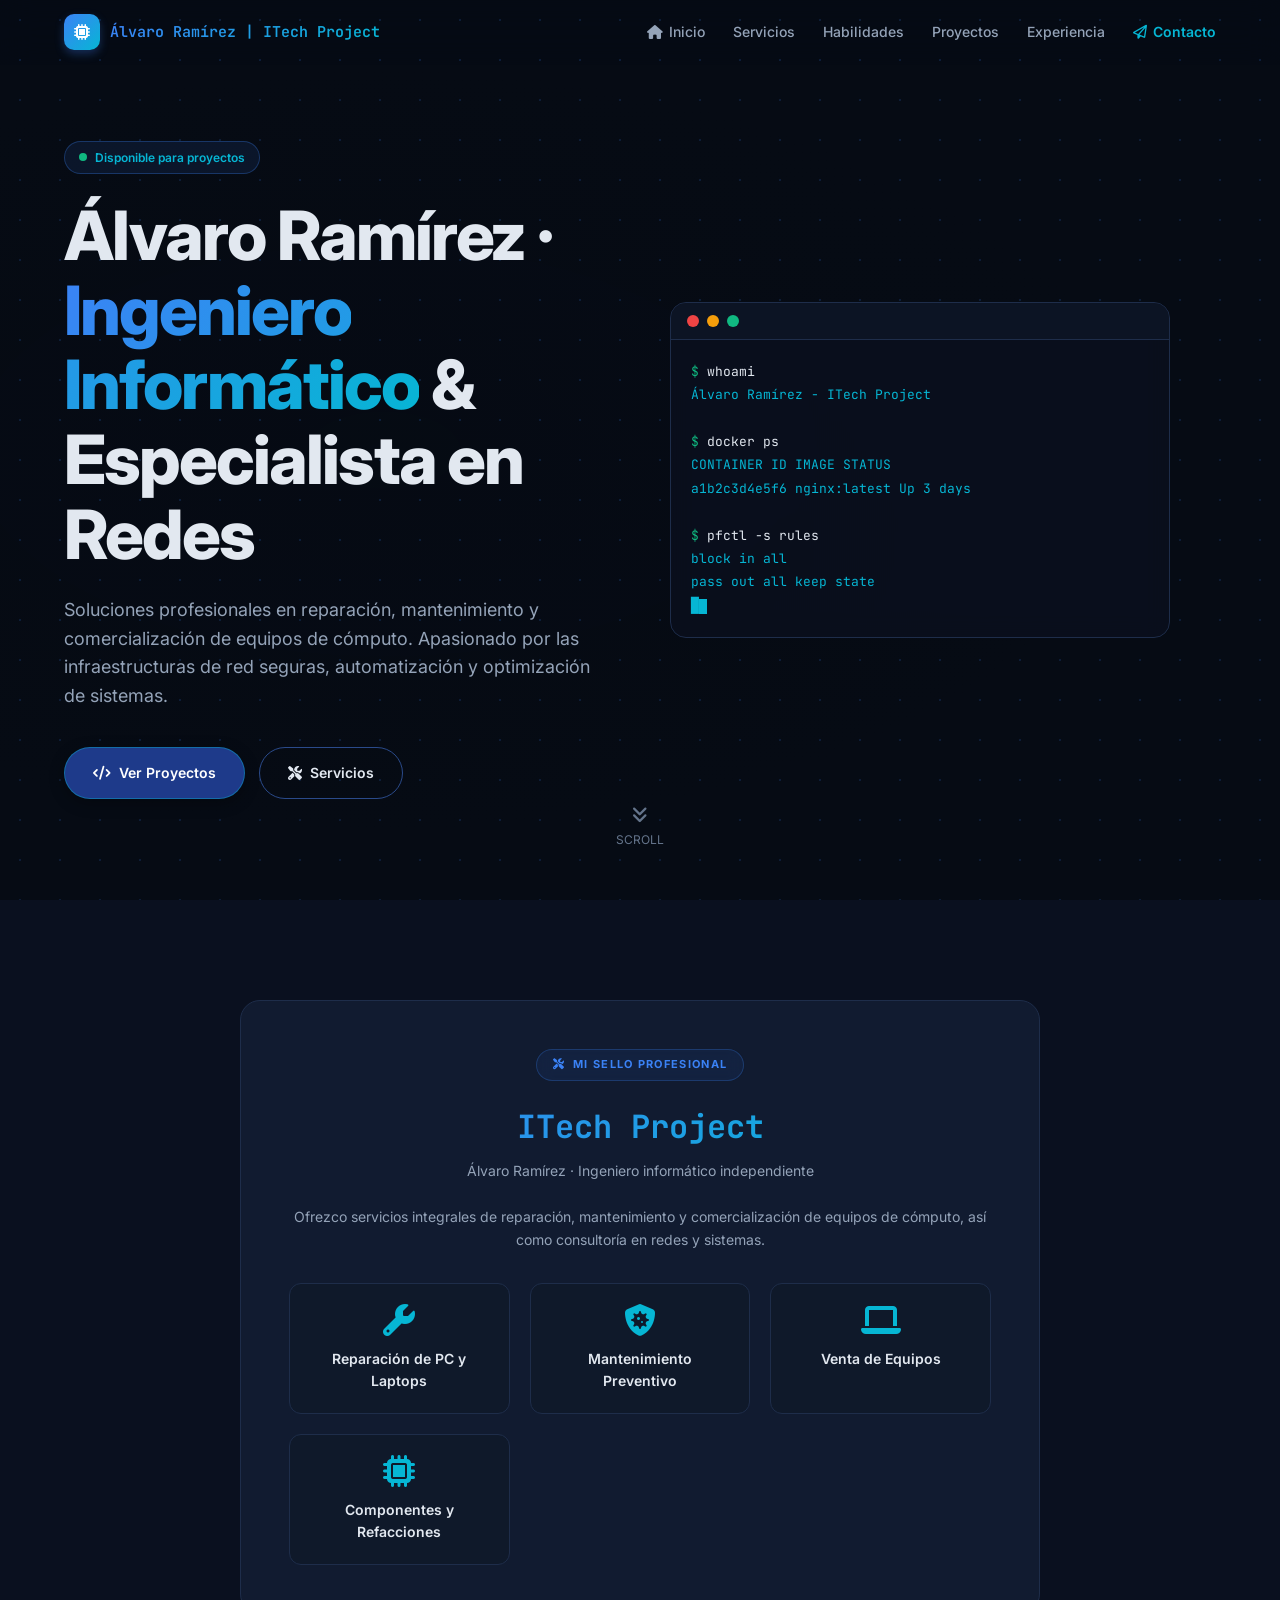
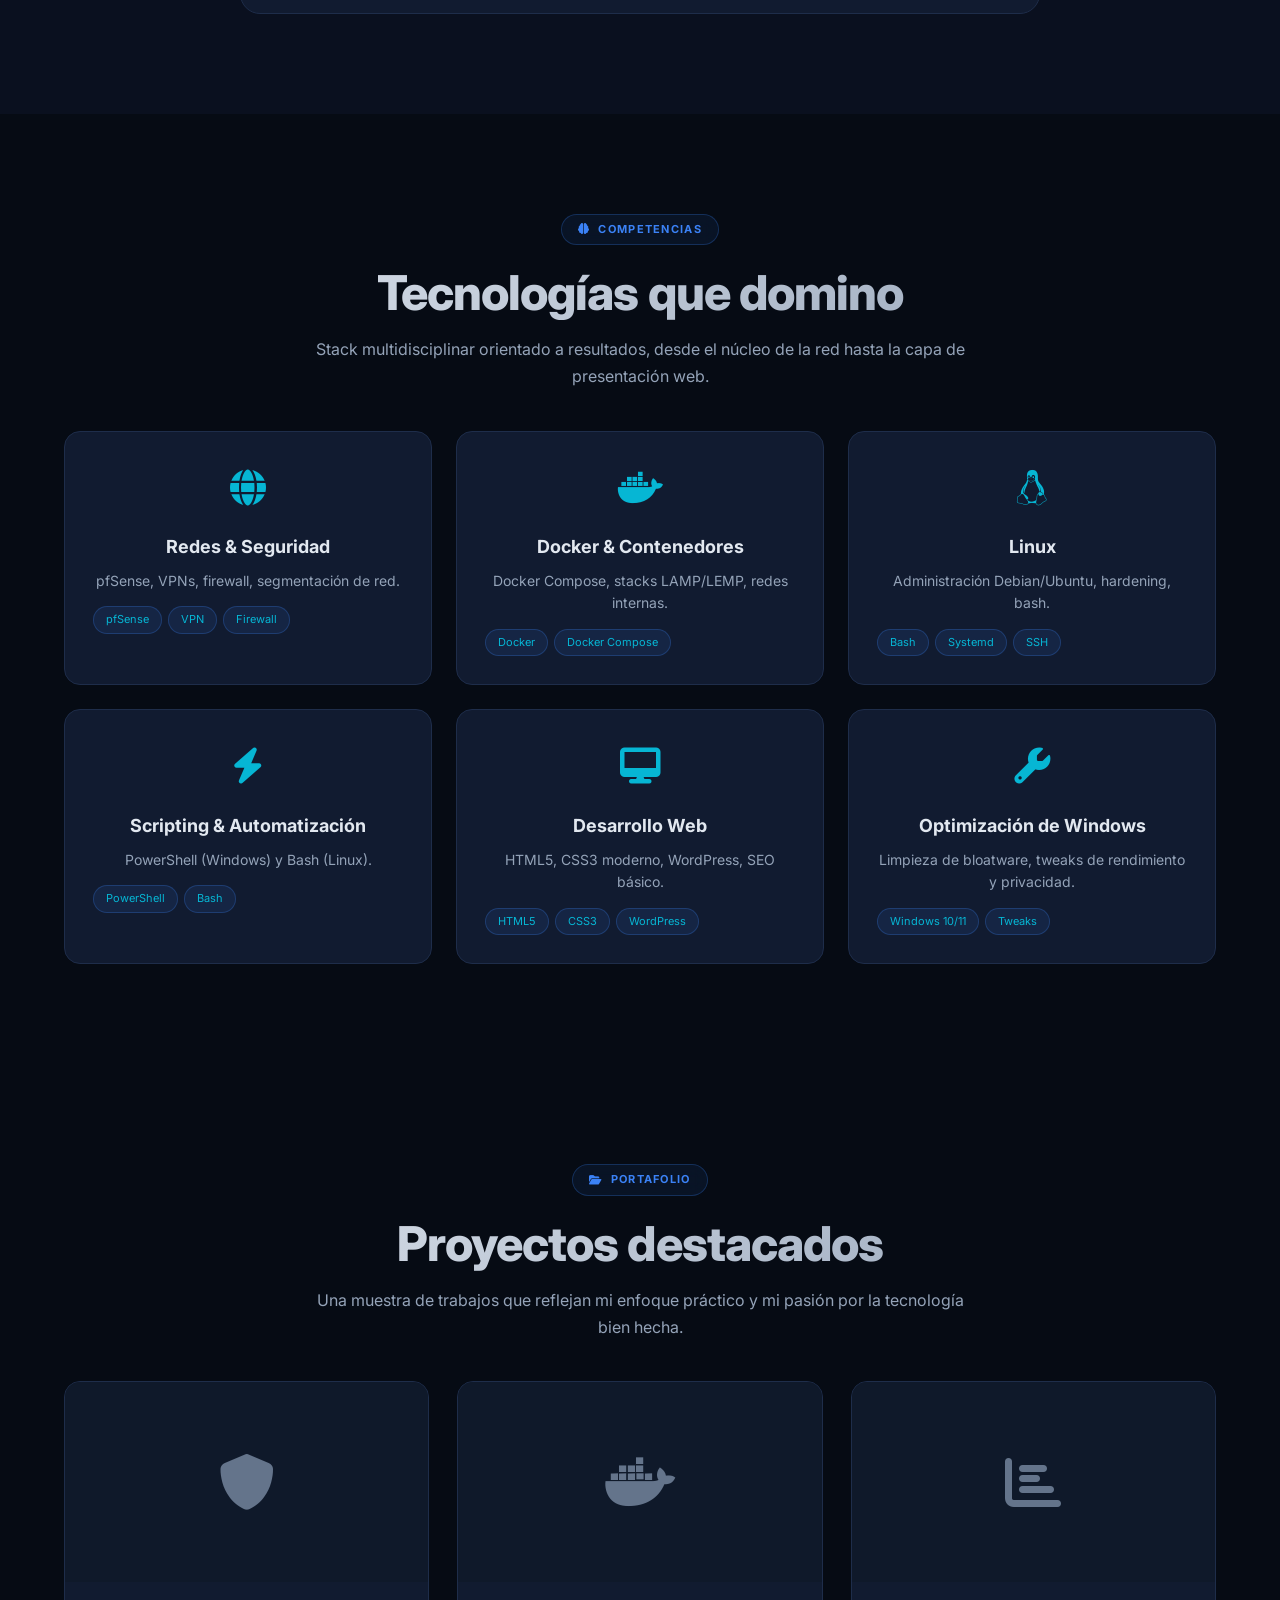
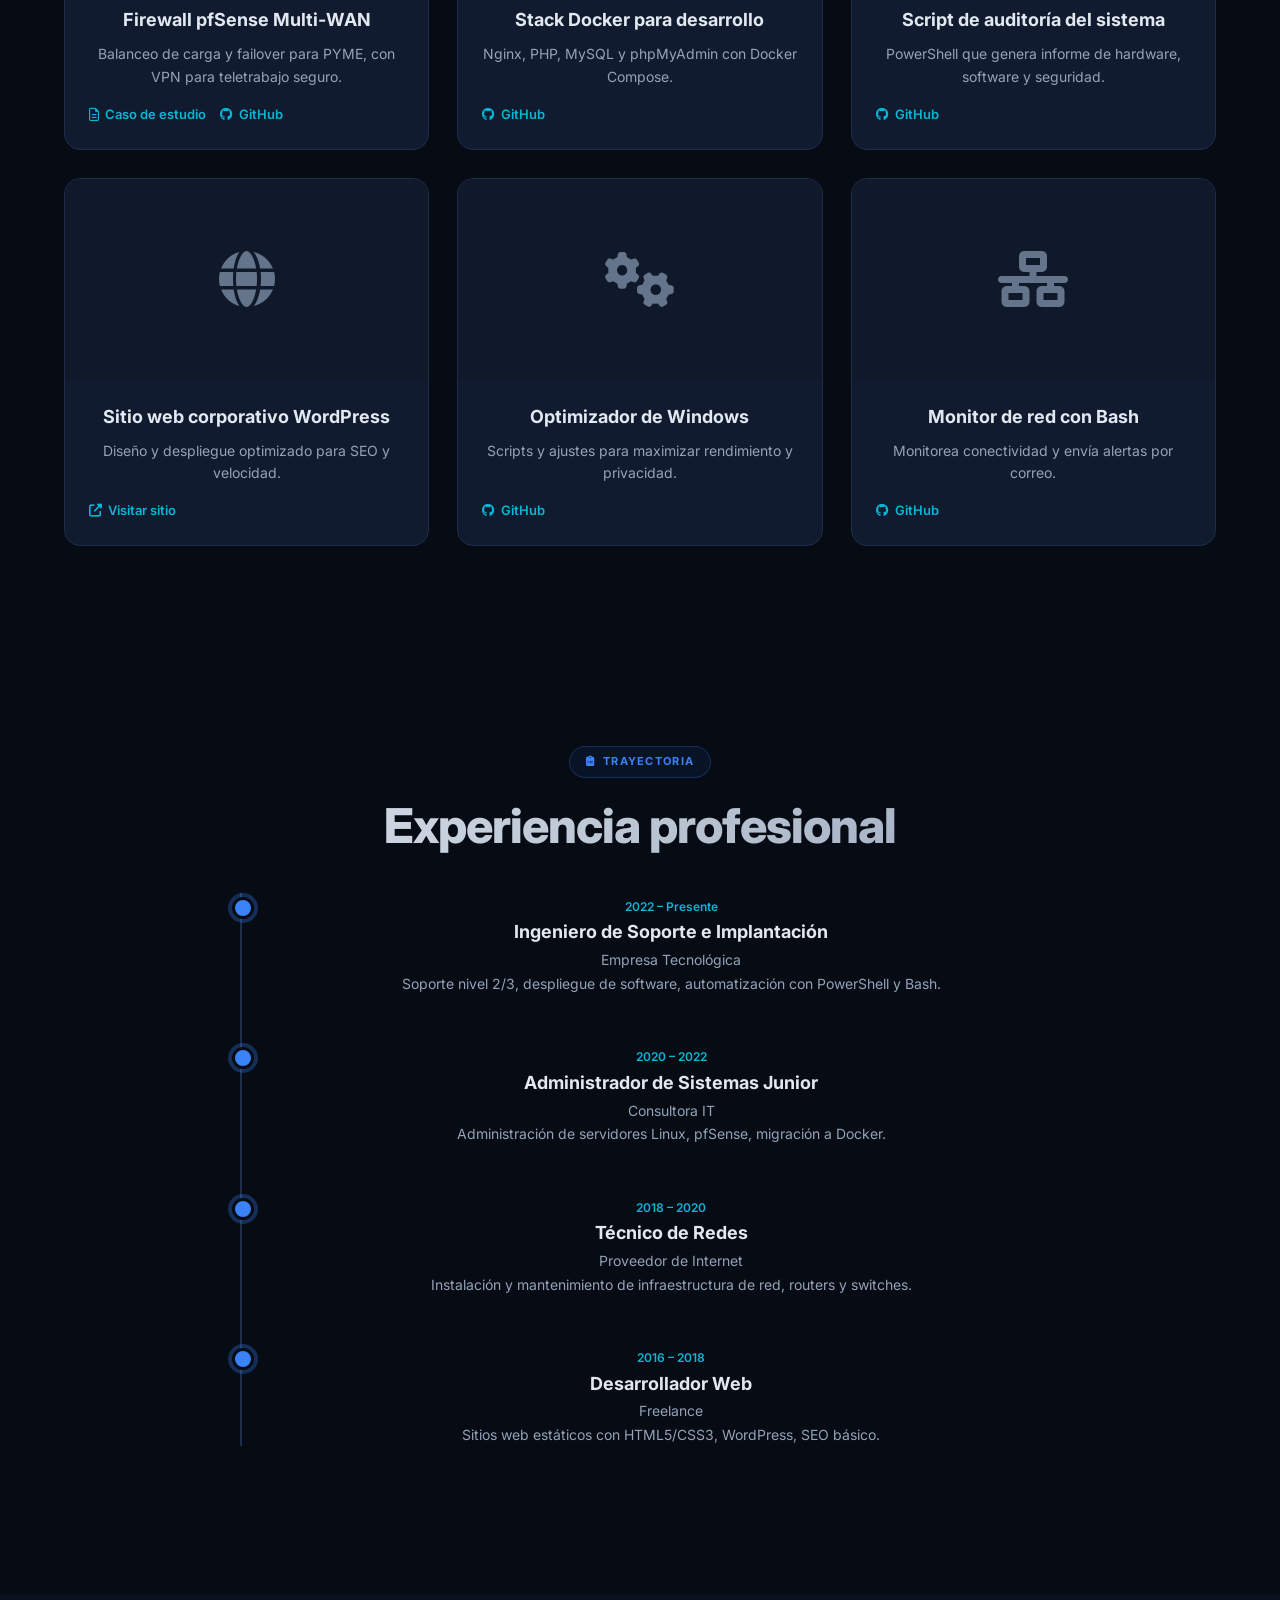
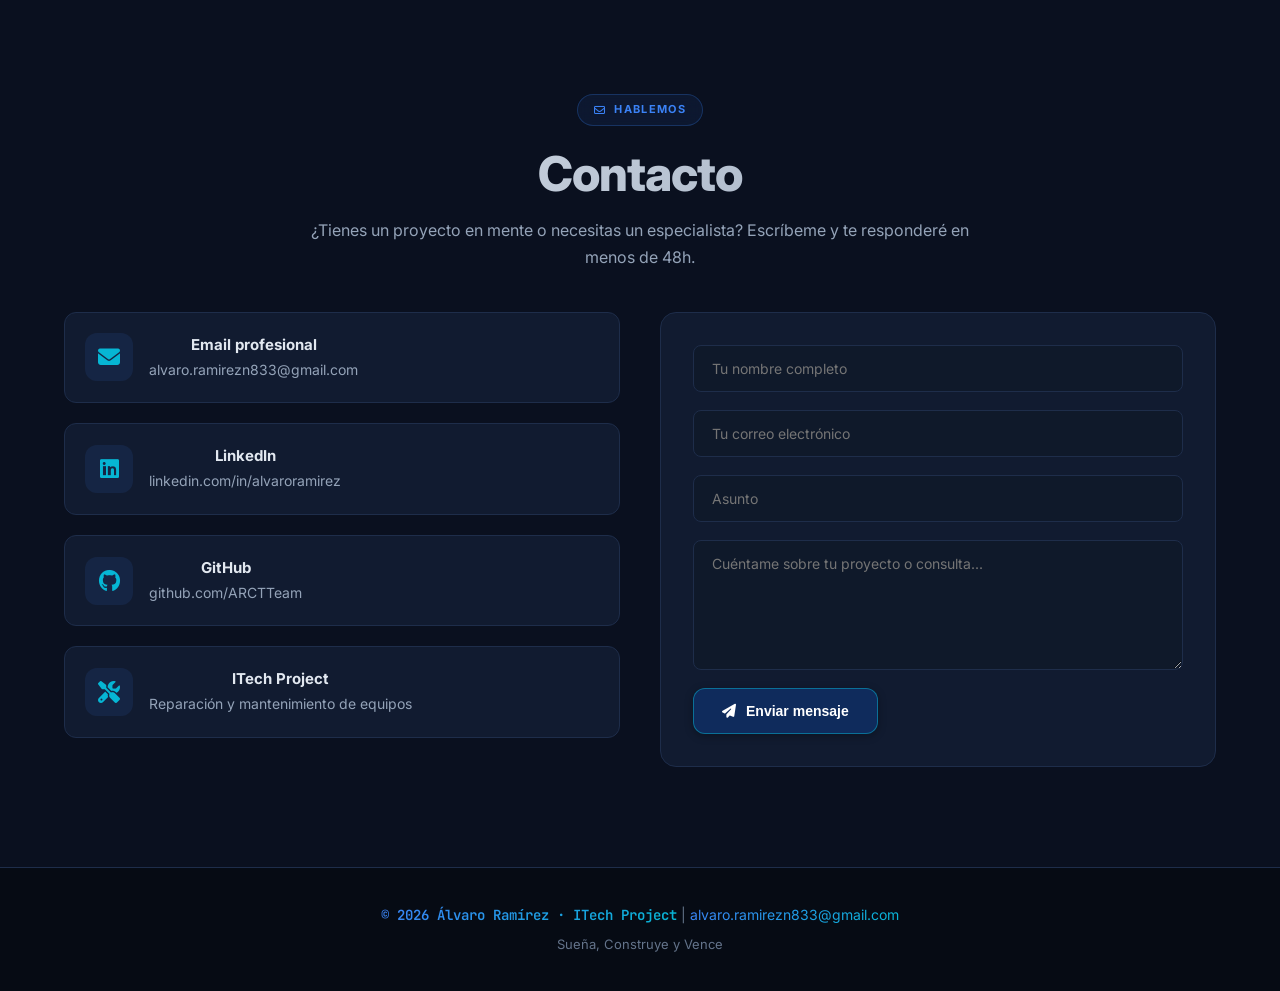
==== commit 87f81fa5: "Add files via upload" ====
--- a/index.html
+++ b/index.html
@@ -4,31 +4,34 @@
     <meta charset="UTF-8">
     <meta name="viewport" content="width=device-width, initial-scale=1.0">
     <title>Álvaro Ramírez | Ingeniero Informático & Especialista en Redes</title>
+    <!-- Metadatos SEO -->
     <meta name="description" content="Álvaro Ramírez - Ingeniero informático especializado en redes, Linux, Docker, pfSense, scripting y reparación de equipos.">
     <meta name="author" content="Álvaro Ramírez">
     <meta property="og:title" content="Álvaro Ramírez | Ingeniero Informático">
-    <meta property="og:description" content="Servicios profesionales de reparación, mantenimiento y comercialización de equipos de cómputo. Especialista en redes y sistemas.">
+    <meta property="og:description" content="Servicios profesionales de reparación, mantenimiento y comercialización de equipos de cómputo.">
     <meta property="og:type" content="website">
     <meta property="og:url" content="https://arctteam.github.io">
-    <meta name="twitter:card" content="summary_large_image">
     <meta name="theme-color" content="#060b14">
+    <!-- Icono de pestaña (emoji) -->
     <link rel="icon" href="data:image/svg+xml,<svg xmlns='http://www.w3.org/2000/svg' viewBox='0 0 100 100'><text y='.9em' font-size='90'>💻</text></svg>">
     
-    <!-- Font Awesome -->
+    <!-- Recursos externos -->
     <link rel="stylesheet" href="https://cdnjs.cloudflare.com/ajax/libs/font-awesome/6.5.1/css/all.min.css">
-    <!-- Google Fonts -->
     <link rel="preconnect" href="https://fonts.googleapis.com">
     <link rel="preconnect" href="https://fonts.gstatic.com" crossorigin>
     <link href="https://fonts.googleapis.com/css2?family=Inter:opsz,wght@14..32,300..800&family=JetBrains+Mono:wght@400;500;600&display=swap" rel="stylesheet">
-    <!-- Estilos principales -->
+    
+    <!-- Estilos propios (modularizado) -->
     <link rel="stylesheet" href="css/styles.css">
 </head>
 <body>
+    <!-- Fondo de puntos animados fijo -->
     <div class="bg-pattern"></div>
 
+    <!-- ==================== BARRA DE NAVEGACIÓN ==================== -->
     <header id="header">
         <nav class="container">
-            <a href="#hero" class="nav-logo" aria-label="Inicio">
+            <a href="#hero" class="nav-logo">
                 <span class="nav-logo-icon"><i class="fas fa-microchip"></i></span>
                 <span class="nav-logo-text">Álvaro Ramírez | ITech Project</span>
             </a>
@@ -44,155 +47,157 @@
         </nav>
     </header>
 
-    <main>
-        <!-- Hero -->
-        <section id="hero">
-            <div class="container">
-                <div class="hero-grid">
-                    <div class="hero-content reveal">
-                        <span class="hero-badge"><span class="hero-badge-dot"></span> Disponible para proyectos</span>
-                        <h1 class="hero-title">Álvaro Ramírez · <span class="highlight">Ingeniero Informático</span> & Especialista en Redes</h1>
-                        <p class="hero-description">Soluciones profesionales en reparación, mantenimiento y comercialización de equipos de cómputo. Apasionado por las infraestructuras de red seguras, automatización y optimización de sistemas.</p>
-                        <div class="hero-buttons">
-                            <a href="#projects" class="btn btn-primary"><i class="fas fa-code"></i> Ver Proyectos</a>
-                            <a href="#business" class="btn btn-secondary"><i class="fas fa-tools"></i> Servicios</a>
+    <!-- ==================== SECCIÓN HERO ==================== -->
+    <section id="hero">
+        <div class="container">
+            <div class="hero-grid">
+                <div class="hero-content reveal">
+                    <span class="hero-badge"><span class="hero-badge-dot"></span> Disponible para proyectos</span>
+                    <h1 class="hero-title">Álvaro Ramírez · <span class="highlight">Ingeniero Informático</span> & Especialista en Redes</h1>
+                    <p class="hero-description">Soluciones profesionales en reparación, mantenimiento y comercialización de equipos de cómputo. Apasionado por las infraestructuras de red seguras, automatización y optimización de sistemas.</p>
+                    <div class="hero-buttons">
+                        <a href="#projects" class="btn btn-primary"><i class="fas fa-code"></i> Ver Proyectos</a>
+                        <a href="#business" class="btn btn-secondary"><i class="fas fa-tools"></i> Servicios</a>
+                    </div>
+                </div>
+                <div class="hero-visual reveal">
+                    <div class="terminal-window">
+                        <div class="terminal-header">
+                            <span class="terminal-dot red"></span>
+                            <span class="terminal-dot yellow"></span>
+                            <span class="terminal-dot green"></span>
+                        </div>
+                        <div class="terminal-body">
+                            <span class="prompt">$</span> <span class="command">whoami</span><br>
+                            <span class="output">Álvaro Ramírez - ITech Project</span><br><br>
+                            <span class="prompt">$</span> <span class="command">docker ps</span><br>
+                            <span class="output">CONTAINER ID IMAGE STATUS</span><br>
+                            <span class="output">a1b2c3d4e5f6 nginx:latest Up 3 days</span><br><br>
+                            <span class="prompt">$</span> <span class="command">pfctl -s rules</span><br>
+                            <span class="output">block in all</span><br>
+                            <span class="output">pass out all keep state</span><br>
+                            <span class="output">█<span class="cursor"></span></span>
                         </div>
                     </div>
-                    <div class="hero-visual reveal">
-                        <div class="terminal-window">
-                            <div class="terminal-header">
-                                <span class="terminal-dot red"></span>
-                                <span class="terminal-dot yellow"></span>
-                                <span class="terminal-dot green"></span>
-                            </div>
-                            <div class="terminal-body">
-                                <span class="prompt">$</span> <span class="command">whoami</span><br>
-                                <span class="output">Álvaro Ramírez - ITech Project</span><br><br>
-                                <span class="prompt">$</span> <span class="command">docker ps</span><br>
-                                <span class="output">CONTAINER ID IMAGE STATUS</span><br>
-                                <span class="output">a1b2c3d4e5f6 nginx:latest Up 3 days</span><br><br>
-                                <span class="prompt">$</span> <span class="command">pfctl -s rules</span><br>
-                                <span class="output">block in all</span><br>
-                                <span class="output">pass out all keep state</span><br>
-                                <span class="output">█<span class="cursor"></span></span>
-                            </div>
-                        </div>
-                    </div>
-                </div>
-                <div class="scroll-indicator">
-                    <i class="fas fa-angle-double-down"></i>
-                    <span>SCROLL</span>
-                </div>
-            </div>
-        </section>
-
-        <!-- Business / Sello profesional -->
-        <section id="business" class="section-padding">
-            <div class="container">
-                <div class="business-card reveal">
-                    <span class="section-label"><i class="fas fa-tools"></i> Mi sello profesional</span>
-                    <div class="business-logo">ITech Project</div>
-                    <div class="business-sub">Álvaro Ramírez · Ingeniero informático independiente</div>
-                    <p>Ofrezco servicios integrales de reparación, mantenimiento y comercialización de equipos de cómputo, así como consultoría en redes y sistemas.</p>
-                    <div class="business-services">
-                        <div class="service-item"><i class="fas fa-wrench"></i><span>Reparación de PC y Laptops</span></div>
-                        <div class="service-item"><i class="fas fa-shield-virus"></i><span>Mantenimiento Preventivo</span></div>
-                        <div class="service-item"><i class="fas fa-laptop"></i><span>Venta de Equipos</span></div>
-                        <div class="service-item"><i class="fas fa-microchip"></i><span>Componentes y Refacciones</span></div>
-                    </div>
-                </div>
-            </div>
-        </section>
-
-        <!-- Skills -->
-        <section id="skills" class="section-padding">
-            <div class="container" style="text-align:center;">
-                <span class="section-label reveal"><i class="fas fa-brain"></i> Competencias</span>
-                <h2 class="section-title reveal">Tecnologías que domino</h2>
-                <p class="section-subtitle reveal">Stack multidisciplinar orientado a resultados, desde el núcleo de la red hasta la capa de presentación web.</p>
-                <div class="skills-grid stagger">
-                    <div class="skill-card reveal"><div class="skill-icon"><i class="fas fa-globe"></i></div><h3>Redes & Seguridad</h3><p>pfSense, VPNs, firewall, segmentación de red.</p><div class="skill-tags"><span class="skill-tag">pfSense</span><span class="skill-tag">VPN</span><span class="skill-tag">Firewall</span></div></div>
-                    <div class="skill-card reveal"><div class="skill-icon"><i class="fab fa-docker"></i></div><h3>Docker & Contenedores</h3><p>Docker Compose, stacks LAMP/LEMP, redes internas.</p><div class="skill-tags"><span class="skill-tag">Docker</span><span class="skill-tag">Docker Compose</span></div></div>
-                    <div class="skill-card reveal"><div class="skill-icon"><i class="fab fa-linux"></i></div><h3>Linux</h3><p>Administración Debian/Ubuntu, hardening, bash.</p><div class="skill-tags"><span class="skill-tag">Bash</span><span class="skill-tag">Systemd</span><span class="skill-tag">SSH</span></div></div>
-                    <div class="skill-card reveal"><div class="skill-icon"><i class="fas fa-bolt"></i></div><h3>Scripting & Automatización</h3><p>PowerShell (Windows) y Bash (Linux).</p><div class="skill-tags"><span class="skill-tag">PowerShell</span><span class="skill-tag">Bash</span></div></div>
-                    <div class="skill-card reveal"><div class="skill-icon"><i class="fas fa-desktop"></i></div><h3>Desarrollo Web</h3><p>HTML5, CSS3 moderno, WordPress, SEO básico.</p><div class="skill-tags"><span class="skill-tag">HTML5</span><span class="skill-tag">CSS3</span><span class="skill-tag">WordPress</span></div></div>
-                    <div class="skill-card reveal"><div class="skill-icon"><i class="fas fa-wrench"></i></div><h3>Optimización de Windows</h3><p>Limpieza de bloatware, tweaks de rendimiento y privacidad.</p><div class="skill-tags"><span class="skill-tag">Windows 10/11</span><span class="skill-tag">Tweaks</span></div></div>
-                </div>
-            </div>
-        </section>
-
-        <!-- Projects -->
-        <section id="projects" class="section-padding">
-            <div class="container" style="text-align:center;">
-                <span class="section-label reveal"><i class="fas fa-folder-open"></i> Portafolio</span>
-                <h2 class="section-title reveal">Proyectos destacados</h2>
-                <p class="section-subtitle reveal">Una muestra de trabajos que reflejan mi enfoque práctico y mi pasión por la tecnología bien hecha.</p>
-                <div class="projects-grid stagger">
-                    <div class="project-card reveal"><div class="project-image"><i class="fas fa-shield"></i></div><div class="project-body"><h3>Firewall pfSense Multi‑WAN</h3><p>Balanceo de carga y failover para PYME, con VPN para teletrabajo seguro.</p><div class="project-links"><a href="#" class="project-link"><i class="far fa-file-alt"></i> Caso de estudio</a><a href="#" class="project-link"><i class="fab fa-github"></i> GitHub</a></div></div></div>
-                    <div class="project-card reveal"><div class="project-image"><i class="fab fa-docker"></i></div><div class="project-body"><h3>Stack Docker para desarrollo</h3><p>Nginx, PHP, MySQL y phpMyAdmin con Docker Compose.</p><div class="project-links"><a href="#" class="project-link"><i class="fab fa-github"></i> GitHub</a></div></div></div>
-                    <div class="project-card reveal"><div class="project-image"><i class="fas fa-chart-bar"></i></div><div class="project-body"><h3>Script de auditoría del sistema</h3><p>PowerShell que genera informe de hardware, software y seguridad.</p><div class="project-links"><a href="#" class="project-link"><i class="fab fa-github"></i> GitHub</a></div></div></div>
-                    <div class="project-card reveal"><div class="project-image"><i class="fas fa-globe"></i></div><div class="project-body"><h3>Sitio web corporativo WordPress</h3><p>Diseño y despliegue optimizado para SEO y velocidad.</p><div class="project-links"><a href="#" class="project-link"><i class="fas fa-external-link-alt"></i> Visitar sitio</a></div></div></div>
-                    <div class="project-card reveal"><div class="project-image"><i class="fas fa-cogs"></i></div><div class="project-body"><h3>Optimizador de Windows</h3><p>Scripts y ajustes para maximizar rendimiento y privacidad.</p><div class="project-links"><a href="https://github.com/ARCTTeam/WinOS-ISO-Debloater" class="project-link"><i class="fab fa-github"></i> GitHub</a></div></div></div>
-                    <div class="project-card reveal"><div class="project-image"><i class="fas fa-network-wired"></i></div><div class="project-body"><h3>Monitor de red con Bash</h3><p>Monitorea conectividad y envía alertas por correo.</p><div class="project-links"><a href="#" class="project-link"><i class="fab fa-github"></i> GitHub</a></div></div></div>
-                </div>
-            </div>
-        </section>
-
-        <!-- Experience -->
-        <section id="experience" class="section-padding">
-            <div class="container" style="text-align:center;">
-                <span class="section-label reveal"><i class="fas fa-clipboard-list"></i> Trayectoria</span>
-                <h2 class="section-title reveal">Experiencia profesional</h2>
-                <div class="timeline stagger">
-                    <div class="timeline-item reveal"><span class="timeline-date">2022 – Presente</span><h3>Ingeniero de Soporte e Implantación</h3><span class="company">Empresa Tecnológica</span><p>Soporte nivel 2/3, despliegue de software, automatización con PowerShell y Bash.</p></div>
-                    <div class="timeline-item reveal"><span class="timeline-date">2020 – 2022</span><h3>Administrador de Sistemas Junior</h3><span class="company">Consultora IT</span><p>Administración de servidores Linux, pfSense, migración a Docker.</p></div>
-                    <div class="timeline-item reveal"><span class="timeline-date">2018 – 2020</span><h3>Técnico de Redes</h3><span class="company">Proveedor de Internet</span><p>Instalación y mantenimiento de infraestructura de red, routers y switches.</p></div>
-                    <div class="timeline-item reveal"><span class="timeline-date">2016 – 2018</span><h3>Desarrollador Web</h3><span class="company">Freelance</span><p>Sitios web estáticos con HTML5/CSS3, WordPress, SEO básico.</p></div>
-                </div>
-            </div>
-        </section>
-
-        <!-- Contact -->
-        <section id="contact" class="section-padding">
-            <div class="container" style="text-align:center;">
-                <span class="section-label reveal"><i class="far fa-envelope"></i> Hablemos</span>
-                <h2 class="section-title reveal">Contacto</h2>
-                <p class="section-subtitle reveal">¿Tienes un proyecto en mente o necesitas un especialista? Escríbeme y te responderé en menos de 48h.</p>
-                <div class="contact-grid">
-                    <div class="contact-info">
-                        <div class="contact-item reveal"><span class="contact-icon"><i class="fas fa-envelope"></i></span><div class="contact-text"><strong>Email profesional</strong><span>alvaro.ramirezn833@gmail.com</span></div></div>
-                        <div class="contact-item reveal"><span class="contact-icon"><i class="fab fa-linkedin"></i></span><div class="contact-text"><strong>LinkedIn</strong><span>linkedin.com/in/alvaroramirez</span></div></div>
-                        <div class="contact-item reveal"><span class="contact-icon"><i class="fab fa-github"></i></span><div class="contact-text"><strong>GitHub</strong><span>github.com/ARCTTeam</span></div></div>
-                        <div class="contact-item reveal"><span class="contact-icon"><i class="fas fa-tools"></i></span><div class="contact-text"><strong>ITech Project</strong><span>Reparación y mantenimiento de equipos</span></div></div>
-                    </div>
-                    <!-- Formulario manejado por JS (envío asíncrono) -->
-                    <form class="contact-form" id="contactForm">
-                        <input type="hidden" name="_subject" value="Nuevo mensaje desde ITech Project - Álvaro Ramírez">
-                        <input type="hidden" name="_captcha" value="false">
-                        <input type="hidden" name="_template" value="table">
-                        <input type="text" name="nombre" placeholder="Tu nombre completo" required>
-                        <input type="email" name="email" placeholder="Tu correo electrónico" required>
-                        <input type="text" name="asunto" placeholder="Asunto">
-                        <textarea name="mensaje" placeholder="Cuéntame sobre tu proyecto o consulta..." required></textarea>
-                        <button type="submit"><i class="fas fa-paper-plane"></i> Enviar mensaje</button>
-                    </form>
-                </div>
-            </div>
-        </section>
-    </main>
-
+                </div>
+            </div>
+            <div class="scroll-indicator">
+                <i class="fas fa-angle-double-down"></i>
+                <span>SCROLL</span>
+            </div>
+        </div>
+    </section>
+
+    <!-- ==================== BUSINESS (SELLO PROFESIONAL) ==================== -->
+    <section id="business" class="section-padding">
+        <div class="container">
+            <div class="business-card reveal">
+                <span class="section-label"><i class="fas fa-tools"></i> Mi sello profesional</span>
+                <div class="business-logo">ITech Project</div>
+                <div class="business-sub">Álvaro Ramírez · Ingeniero informático independiente</div>
+                <p style="color: var(--text-secondary); font-size: 14px; margin-bottom: 24px;">Ofrezco servicios integrales de reparación, mantenimiento y comercialización de equipos de cómputo, así como consultoría en redes y sistemas.</p>
+                <div class="business-services">
+                    <div class="service-item"><i class="fas fa-wrench"></i><span>Reparación de PC y Laptops</span></div>
+                    <div class="service-item"><i class="fas fa-shield-virus"></i><span>Mantenimiento Preventivo</span></div>
+                    <div class="service-item"><i class="fas fa-laptop"></i><span>Venta de Equipos</span></div>
+                    <div class="service-item"><i class="fas fa-microchip"></i><span>Componentes y Refacciones</span></div>
+                </div>
+            </div>
+        </div>
+    </section>
+
+    <!-- ==================== HABILIDADES ==================== -->
+    <section id="skills" class="section-padding">
+        <div class="container" style="text-align:center;">
+            <span class="section-label reveal"><i class="fas fa-brain"></i> Competencias</span>
+            <h2 class="section-title reveal">Tecnologías que domino</h2>
+            <p class="section-subtitle reveal">Stack multidisciplinar orientado a resultados, desde el núcleo de la red hasta la capa de presentación web.</p>
+            <div class="skills-grid stagger">
+                <div class="skill-card reveal"><div class="skill-icon"><i class="fas fa-globe"></i></div><h3>Redes & Seguridad</h3><p>pfSense, VPNs, firewall, segmentación de red.</p><div class="skill-tags"><span class="skill-tag">pfSense</span><span class="skill-tag">VPN</span><span class="skill-tag">Firewall</span></div></div>
+                <div class="skill-card reveal"><div class="skill-icon"><i class="fab fa-docker"></i></div><h3>Docker & Contenedores</h3><p>Docker Compose, stacks LAMP/LEMP, redes internas.</p><div class="skill-tags"><span class="skill-tag">Docker</span><span class="skill-tag">Docker Compose</span></div></div>
+                <div class="skill-card reveal"><div class="skill-icon"><i class="fab fa-linux"></i></div><h3>Linux</h3><p>Administración Debian/Ubuntu, hardening, bash.</p><div class="skill-tags"><span class="skill-tag">Bash</span><span class="skill-tag">Systemd</span><span class="skill-tag">SSH</span></div></div>
+                <div class="skill-card reveal"><div class="skill-icon"><i class="fas fa-bolt"></i></div><h3>Scripting & Automatización</h3><p>PowerShell (Windows) y Bash (Linux).</p><div class="skill-tags"><span class="skill-tag">PowerShell</span><span class="skill-tag">Bash</span></div></div>
+                <div class="skill-card reveal"><div class="skill-icon"><i class="fas fa-desktop"></i></div><h3>Desarrollo Web</h3><p>HTML5, CSS3 moderno, WordPress, SEO básico.</p><div class="skill-tags"><span class="skill-tag">HTML5</span><span class="skill-tag">CSS3</span><span class="skill-tag">WordPress</span></div></div>
+                <div class="skill-card reveal"><div class="skill-icon"><i class="fas fa-wrench"></i></div><h3>Optimización de Windows</h3><p>Limpieza de bloatware, tweaks de rendimiento y privacidad.</p><div class="skill-tags"><span class="skill-tag">Windows 10/11</span><span class="skill-tag">Tweaks</span></div></div>
+            </div>
+        </div>
+    </section>
+
+    <!-- ==================== PROYECTOS ==================== -->
+    <section id="projects" class="section-padding">
+        <div class="container" style="text-align:center;">
+            <span class="section-label reveal"><i class="fas fa-folder-open"></i> Portafolio</span>
+            <h2 class="section-title reveal">Proyectos destacados</h2>
+            <p class="section-subtitle reveal">Una muestra de trabajos que reflejan mi enfoque práctico y mi pasión por la tecnología bien hecha.</p>
+            <div class="projects-grid stagger">
+                <div class="project-card reveal"><div class="project-image"><i class="fas fa-shield"></i></div><div class="project-body"><h3>Firewall pfSense Multi‑WAN</h3><p>Balanceo de carga y failover para PYME, con VPN para teletrabajo seguro.</p><div class="project-links"><a href="#" class="project-link"><i class="far fa-file-alt"></i> Caso de estudio</a><a href="#" class="project-link"><i class="fab fa-github"></i> GitHub</a></div></div></div>
+                <div class="project-card reveal"><div class="project-image"><i class="fab fa-docker"></i></div><div class="project-body"><h3>Stack Docker para desarrollo</h3><p>Nginx, PHP, MySQL y phpMyAdmin con Docker Compose.</p><div class="project-links"><a href="#" class="project-link"><i class="fab fa-github"></i> GitHub</a></div></div></div>
+                <div class="project-card reveal"><div class="project-image"><i class="fas fa-chart-bar"></i></div><div class="project-body"><h3>Script de auditoría del sistema</h3><p>PowerShell que genera informe de hardware, software y seguridad.</p><div class="project-links"><a href="#" class="project-link"><i class="fab fa-github"></i> GitHub</a></div></div></div>
+                <div class="project-card reveal"><div class="project-image"><i class="fas fa-globe"></i></div><div class="project-body"><h3>Sitio web corporativo WordPress</h3><p>Diseño y despliegue optimizado para SEO y velocidad.</p><div class="project-links"><a href="#" class="project-link"><i class="fas fa-external-link-alt"></i> Visitar sitio</a></div></div></div>
+                <div class="project-card reveal"><div class="project-image"><i class="fas fa-cogs"></i></div><div class="project-body"><h3>Optimizador de Windows</h3><p>Scripts y ajustes para maximizar rendimiento y privacidad.</p><div class="project-links"><a href="https://github.com/ARCTTeam/WinOS-ISO-Debloater" class="project-link"><i class="fab fa-github"></i> GitHub</a></div></div></div>
+                <div class="project-card reveal"><div class="project-image"><i class="fas fa-network-wired"></i></div><div class="project-body"><h3>Monitor de red con Bash</h3><p>Monitorea conectividad y envía alertas por correo.</p><div class="project-links"><a href="#" class="project-link"><i class="fab fa-github"></i> GitHub</a></div></div></div>
+            </div>
+        </div>
+    </section>
+
+    <!-- ==================== EXPERIENCIA (LÍNEA DE TIEMPO) ==================== -->
+    <section id="experience" class="section-padding">
+        <div class="container" style="text-align:center;">
+            <span class="section-label reveal"><i class="fas fa-clipboard-list"></i> Trayectoria</span>
+            <h2 class="section-title reveal">Experiencia profesional</h2>
+            <div class="timeline stagger">
+                <div class="timeline-item reveal"><span class="timeline-date">2022 – Presente</span><h3>Ingeniero de Soporte e Implantación</h3><span class="company">Empresa Tecnológica</span><p>Soporte nivel 2/3, despliegue de software, automatización con PowerShell y Bash.</p></div>
+                <div class="timeline-item reveal"><span class="timeline-date">2020 – 2022</span><h3>Administrador de Sistemas Junior</h3><span class="company">Consultora IT</span><p>Administración de servidores Linux, pfSense, migración a Docker.</p></div>
+                <div class="timeline-item reveal"><span class="timeline-date">2018 – 2020</span><h3>Técnico de Redes</h3><span class="company">Proveedor de Internet</span><p>Instalación y mantenimiento de infraestructura de red, routers y switches.</p></div>
+                <div class="timeline-item reveal"><span class="timeline-date">2016 – 2018</span><h3>Desarrollador Web</h3><span class="company">Freelance</span><p>Sitios web estáticos con HTML5/CSS3, WordPress, SEO básico.</p></div>
+            </div>
+        </div>
+    </section>
+
+    <!-- ==================== CONTACTO ==================== -->
+    <section id="contact" class="section-padding">
+        <div class="container" style="text-align:center;">
+            <span class="section-label reveal"><i class="far fa-envelope"></i> Hablemos</span>
+            <h2 class="section-title reveal">Contacto</h2>
+            <p class="section-subtitle reveal">¿Tienes un proyecto en mente o necesitas un especialista? Escríbeme y te responderé en menos de 48h.</p>
+            <div class="contact-grid">
+                <div class="contact-info">
+                    <div class="contact-item reveal"><span class="contact-icon"><i class="fas fa-envelope"></i></span><div class="contact-text"><strong>Email profesional</strong><span>alvaro.ramirezn833@gmail.com</span></div></div>
+                    <div class="contact-item reveal"><span class="contact-icon"><i class="fab fa-linkedin"></i></span><div class="contact-text"><strong>LinkedIn</strong><span>linkedin.com/in/alvaroramirez</span></div></div>
+                    <div class="contact-item reveal"><span class="contact-icon"><i class="fab fa-github"></i></span><div class="contact-text"><strong>GitHub</strong><span>github.com/ARCTTeam</span></div></div>
+                    <div class="contact-item reveal"><span class="contact-icon"><i class="fas fa-tools"></i></span><div class="contact-text"><strong>ITech Project</strong><span>Reparación y mantenimiento de equipos</span></div></div>
+                </div>
+                <!-- Formulario que envía a FormSubmit -->
+                <form class="contact-form reveal" action="https://formsubmit.co/9f723988e5fe8bf4dcea1c3533d64e77" method="POST">
+                    <input type="hidden" name="_subject" value="Nuevo mensaje desde ITech Project - Álvaro Ramírez">
+                    <input type="hidden" name="_captcha" value="false">
+                    <input type="hidden" name="_template" value="table">
+                    <input type="hidden" name="_next" value="gracias.html">
+                    <input type="text" name="nombre" placeholder="Tu nombre completo" required>
+                    <input type="email" name="email" placeholder="Tu correo electrónico" required>
+                    <input type="text" name="asunto" placeholder="Asunto">
+                    <textarea name="mensaje" placeholder="Cuéntame sobre tu proyecto o consulta..." required></textarea>
+                    <button type="submit"><i class="fas fa-paper-plane"></i> Enviar mensaje</button>
+                </form>
+            </div>
+        </div>
+    </section>
+
+    <!-- ==================== FOOTER ==================== -->
     <footer>
         <div class="container">
             <p><span class="footer-copyright">© 2026 Álvaro Ramírez · ITech Project</span> | <a href="mailto:alvaro.ramirezn833@gmail.com">alvaro.ramirezn833@gmail.com</a></p>
-            <p class="slogan">Sueña, Construye y Triunfa</p>
+            <p class="slogan">Sueña, Construye y Vence</p>
         </div>
     </footer>
 
+    <!-- Botón flotante para volver arriba -->
     <button class="back-to-top" id="backToTop" aria-label="Volver arriba">
         <i class="fas fa-arrow-up"></i>
         <span>Subir</span>
     </button>
 
-    <script src="js/main.js" defer></script>
+    <!-- JavaScript modularizado -->
+    <script src="js/main.js"></script>
 </body>
 </html>
--- a/css/styles.css
+++ b/css/styles.css
@@ -1,21 +1,24 @@
-/* ================================================================
-   VARIABLES GLOBALES (tema oscuro)
-   ================================================================ */
+/* ==================================================================
+   ESTILOS COMPLETOS PARA PORTAFOLIO DE ÁLVARO RAMÍREZ
+   Comentados línea por línea para facilitar el estudio.
+   ================================================================== */
+
+/* ========== 1. VARIABLES GLOBALES (colores, sombras, tamaños) ========== */
 :root {
-    --bg-primary: #060b14;
-    --bg-secondary: #0a101f;
-    --bg-tertiary: #0f192a;
-    --bg-card: #111b30;
-    --border-color: #1e2d4a;
-    --border-accent: #2a4a8a;
-    --text-primary: #e2e8f0;
-    --text-secondary: #94a3b8;
-    --text-muted: #64748b;
-    --accent-blue: #3b82f6;
+    --bg-primary: #060b14;      /* Fondo principal negro azulado */
+    --bg-secondary: #0a101f;    /* Fondo secundario */
+    --bg-tertiary: #0f192a;     /* Fondo para elementos internos */
+    --bg-card: #111b30;         /* Fondo de tarjetas */
+    --border-color: #1e2d4a;    /* Color de bordes sutiles */
+    --border-accent: #2a4a8a;   /* Bordes con acento azul */
+    --text-primary: #e2e8f0;    /* Texto principal blanco suave */
+    --text-secondary: #94a3b8;  /* Texto secundario gris claro */
+    --text-muted: #64748b;      /* Texto muy tenue */
+    --accent-blue: #3b82f6;     /* Azul brillante */
     --accent-blue-hover: #2563eb;
-    --accent-dark-blue: #1e3a8a;
-    --accent-cyan: #06b6d4;
-    --accent-green: #10b981;
+    --accent-dark-blue: #1e3a8a;/* Azul oscuro para botones */
+    --accent-cyan: #06b6d4;     /* Cian */
+    --accent-green: #10b981;    /* Verde */
     --accent-amber: #f59e0b;
     --accent-red: #ef4444;
     --gradient-blue: linear-gradient(135deg, var(--accent-blue), var(--accent-cyan));
@@ -27,21 +30,17 @@
     --radius-xl: 20px;
     --transition-fast: 0.2s ease;
     --transition-smooth: 0.3s cubic-bezier(0.4, 0, 0.2, 1);
-	
-}
-
-/* ================================================================
-   RESET Y ESTILOS BASE
-   ================================================================ */
+}
+
+/* ========== 2. RESET Y ESTILOS BASE ========== */
 * {
     margin: 0;
     padding: 0;
-    box-sizing: border-box;
-
+    box-sizing: border-box; /* El ancho incluye bordes y paddings */
 }
 
 body {
-    font-family: 'Inter', system-ui, -apple-system, sans-serif;
+    font-family: 'Inter', system-ui, sans-serif;
     background-color: var(--bg-primary);
     color: var(--text-primary);
     line-height: 1.6;
@@ -49,9 +48,42 @@
     overflow-x: hidden;
 }
 
-/* Patrón de fondo animado (puntos) */
+/* ========== 3. PATRÓN DE FONDO ANIMADO (PUNTITOS) ========== */
 .bg-pattern {
     position: fixed;
+    top: 0;
+    left: 0;
+    width: 100%;
+    height: 100%;
+    pointer-events: none;   /* Permite hacer clic a través de los puntos */
+    z-index: 0;
+    background-image: radial-gradient(circle, rgba(59, 130, 246, 0.15) 1px, transparent 1px);
+    background-size: 40px 40px;
+    animation: moveDots 20s linear infinite;
+}
+
+@keyframes moveDots {
+    0% { background-position: 0 0; }
+    100% { background-position: 40px 40px; }
+}
+
+/* ========== 4. PUNTOS TAMBIÉN EN HEADER Y HERO (pseudo-elementos) ========== */
+header {
+    position: fixed;
+    top: 0;
+    left: 0;
+    right: 0;
+    z-index: 100;
+    background: rgba(6, 11, 20, 0.8);
+    backdrop-filter: blur(16px);
+    border-bottom: 1px solid transparent;
+    transition: all var(--transition-smooth);
+    isolation: isolate;
+}
+
+header::before {
+    content: '';
+    position: absolute;
     top: 0;
     left: 0;
     width: 100%;
@@ -63,14 +95,41 @@
     animation: moveDots 20s linear infinite;
 }
 
-@keyframes moveDots {
-    0% { background-position: 0 0; }
-    100% { background-position: 40px 40px; }
-}
-
-/* ================================================================
-   UTILIDADES Y CONTENEDORES
-   ================================================================ */
+header.scrolled {
+    border-bottom-color: rgba(30, 45, 74, 0.6);
+    box-shadow: 0 4px 20px rgba(0, 0, 0, 0.4);
+}
+
+#hero {
+    position: relative;
+    min-height: 100vh;
+    display: flex;
+    align-items: center;
+    background: radial-gradient(ellipse at 30% 50%, rgba(6, 11, 20, 0.9) 0%, #060b14 60%),
+                radial-gradient(ellipse at 70% 20%, rgba(59, 130, 246, 0.08) 0%, transparent 40%);
+}
+
+#hero::before {
+    content: '';
+    position: absolute;
+    top: 0;
+    left: 0;
+    width: 100%;
+    height: 100%;
+    pointer-events: none;
+    z-index: 0;
+    background-image: radial-gradient(circle, rgba(59, 130, 246, 0.15) 1px, transparent 1px);
+    background-size: 40px 40px;
+    animation: moveDots 20s linear infinite;
+}
+
+/* Contenido debe quedar por encima de los puntos */
+nav, .hero-grid, .scroll-indicator {
+    position: relative;
+    z-index: 1;
+}
+
+/* ========== 5. CONTENEDORES Y UTILIDADES ========== */
 .container {
     width: 100%;
     max-width: 1200px;
@@ -84,7 +143,7 @@
     padding: 100px 0;
 }
 
-/* Animación reveal al hacer scroll */
+/* Animación de aparición al hacer scroll */
 .reveal {
     opacity: 0;
     transform: translateY(30px);
@@ -95,6 +154,7 @@
     transform: translateY(0);
 }
 
+/* Etiquetas de sección (ej. "Competencias") */
 .section-label {
     display: inline-flex;
     align-items: center;
@@ -132,27 +192,7 @@
     margin: 0 auto 40px;
 }
 
-/* ================================================================
-   HEADER Y NAVEGACIÓN
-   ================================================================ */
-header {
-    position: fixed;
-    top: 0;
-    left: 0;
-    right: 0;
-    z-index: 100;
-	background-image: radial-gradient(circle, rgba(59, 130, 246, 0.15) 1px, transparent 1px);
-    background: rgba(6, 11, 20, 0.8);
-    backdrop-filter: blur(16px);
-    border-bottom: 1px solid transparent;
-    transition: all var(--transition-smooth);
-	
-}
-header.scrolled {
-    border-bottom-color: rgba(30, 45, 74, 0.6);
-    box-shadow: 0 4px 20px rgba(0, 0, 0, 0.4);
-}
-
+/* ========== 6. BARRA DE NAVEGACIÓN ========== */
 nav {
     display: flex;
     align-items: center;
@@ -169,6 +209,7 @@
     text-decoration: none;
     color: var(--text-primary);
 }
+
 .nav-logo-icon {
     width: 36px;
     height: 36px;
@@ -181,6 +222,7 @@
     color: #fff;
     box-shadow: 0 4px 10px rgba(59, 130, 246, 0.3);
 }
+
 .nav-logo-text {
     font-family: 'JetBrains Mono', monospace;
     font-size: 15px;
@@ -197,6 +239,7 @@
     gap: 28px;
     list-style: none;
 }
+
 .nav-links li a {
     color: var(--text-secondary);
     text-decoration: none;
@@ -209,6 +252,7 @@
     align-items: center;
     gap: 6px;
 }
+
 .nav-links li a::after {
     content: '';
     position: absolute;
@@ -219,12 +263,14 @@
     background: var(--accent-blue);
     transition: width var(--transition-fast);
 }
+
 .nav-links li a:hover {
     color: var(--text-primary);
 }
 .nav-links li a:hover::after {
     width: 100%;
 }
+
 .nav-links li a.contact-link {
     color: var(--accent-cyan);
     font-weight: 600;
@@ -239,6 +285,7 @@
     cursor: pointer;
 }
 
+/* Responsive: menú hamburguesa en móviles */
 @media (max-width: 768px) {
     .nav-links {
         display: none;
@@ -261,18 +308,7 @@
     }
 }
 
-/* ================================================================
-   HERO
-   ================================================================ */
-#hero {
-    position: relative;
-    min-height: 100vh;
-    display: flex;
-    align-items: center;
-    background: radial-gradient(ellipse at 30% 50%, rgba(6, 11, 20, 0.9) 0%, #060b14 60%),
-                radial-gradient(ellipse at 70% 20%, rgba(59, 130, 246, 0.08) 0%, transparent 40%);
-}
-
+/* ========== 7. HERO (PRESENTACIÓN) ========== */
 .hero-grid {
     display: grid;
     grid-template-columns: 1fr 1fr;
@@ -294,6 +330,7 @@
     color: var(--accent-cyan);
     margin-bottom: 24px;
 }
+
 .hero-badge-dot {
     width: 8px;
     height: 8px;
@@ -301,6 +338,7 @@
     border-radius: 50%;
     animation: pulse 2s infinite;
 }
+
 @keyframes pulse {
     0%, 100% { opacity: 1; transform: scale(1); }
     50% { opacity: 0.5; transform: scale(0.85); }
@@ -313,6 +351,7 @@
     margin-bottom: 24px;
     letter-spacing: -0.03em;
 }
+
 .hero-title .highlight {
     background: var(--gradient-blue);
     background-clip: text;
@@ -332,6 +371,7 @@
     gap: 14px;
 }
 
+/* ========== 8. BOTONES (colores azul oscuro armonizados) ========== */
 .btn {
     display: inline-flex;
     align-items: center;
@@ -345,26 +385,31 @@
     cursor: pointer;
     border: none;
 }
+
 .btn-primary {
-    background: var(--accent-blue);
+    background: #1e3a8a;
     color: #fff;
-    box-shadow: 0 4px 20px rgba(59, 130, 246, 0.4);
+    box-shadow: 0 4px 15px rgba(0, 0, 0, 0.3);
+    border: 1px solid rgba(6, 182, 212, 0.4);
 }
 .btn-primary:hover {
-    background: var(--accent-blue-hover);
+    background: #1e4db0;
     transform: translateY(-3px);
-}
+    border-color: #06b6d4;
+}
+
 .btn-secondary {
     background: transparent;
-    color: var(--text-primary);
-    border: 1px solid var(--border-accent);
+    color: #e2e8f0;
+    border: 1px solid #2a4a8a;
 }
 .btn-secondary:hover {
-    border-color: var(--accent-blue);
-    background: rgba(59, 130, 246, 0.1);
+    border-color: #06b6d4;
+    background: rgba(6, 182, 212, 0.1);
     transform: translateY(-3px);
 }
 
+/* ========== 9. TERMINAL SIMULADA ========== */
 .terminal-window {
     width: 100%;
     max-width: 500px;
@@ -415,6 +460,7 @@
     0%,100%{opacity:1} 50%{opacity:0}
 }
 
+/* Indicador de scroll */
 .scroll-indicator {
     position: absolute;
     bottom: 30px;
@@ -450,9 +496,7 @@
     }
 }
 
-/* ================================================================
-   BUSINESS
-   ================================================================ */
+/* ========== 10. BUSINESS (SELLO PROFESIONAL) ========== */
 #business {
     background: var(--bg-secondary);
 }
@@ -515,9 +559,7 @@
     font-weight: 600;
 }
 
-/* ================================================================
-   SKILLS
-   ================================================================ */
+/* ========== 11. HABILIDADES ========== */
 .skills-grid {
     display: grid;
     grid-template-columns: repeat(auto-fit, minmax(280px, 1fr));
@@ -565,9 +607,7 @@
     color: var(--accent-cyan);
 }
 
-/* ================================================================
-   PROJECTS
-   ================================================================ */
+/* ========== 12. PROYECTOS ========== */
 .projects-grid {
     display: grid;
     grid-template-columns: repeat(auto-fit, minmax(320px, 1fr));
@@ -625,9 +665,7 @@
     color: var(--accent-blue);
 }
 
-/* ================================================================
-   TIMELINE
-   ================================================================ */
+/* ========== 13. LÍNEA DE TIEMPO (EXPERIENCIA) ========== */
 .timeline {
     position: relative;
     max-width: 800px;
@@ -672,9 +710,7 @@
     color: var(--text-secondary);
 }
 
-/* ================================================================
-   CONTACTO
-   ================================================================ */
+/* ========== 14. CONTACTO ========== */
 #contact {
     background: var(--bg-secondary);
 }
@@ -722,7 +758,6 @@
     font-size: 14px;
     color: var(--text-secondary);
 }
-
 .contact-form {
     background: var(--bg-card);
     border: 1px solid var(--border-color);
@@ -753,11 +788,12 @@
     min-height: 130px;
     resize: vertical;
 }
+/* Botón de envío (azul oscuro armonizado) */
 .contact-form button[type="submit"] {
     align-self: flex-start;
-    background: var(--accent-dark-blue);
+    background: #0f2b5c;
     color: white;
-    border: 1px solid rgba(59, 130, 246, 0.5);
+    border: 1px solid rgba(6, 182, 212, 0.5);
     border-radius: 12px;
     padding: 14px 28px;
     font-weight: 600;
@@ -773,10 +809,10 @@
     transition: transform 0.2s ease;
 }
 .contact-form button[type="submit"]:hover {
-    background: #0f2b5c;
-    border-color: rgba(6, 182, 212, 0.8);
+    background: #1e3a8a;
+    border-color: #06b6d4;
     transform: translateY(-3px);
-    box-shadow: 0 8px 20px rgba(6, 182, 212, 0.3), 0 0 0 1px rgba(6, 182, 212, 0.5);
+    box-shadow: 0 8px 20px rgba(6, 182, 212, 0.2);
 }
 .contact-form button[type="submit"]:hover i {
     transform: translateX(4px) translateY(-2px);
@@ -788,9 +824,7 @@
     }
 }
 
-/* ================================================================
-   FOOTER
-   ================================================================ */
+/* ========== 15. FOOTER ========== */
 footer {
     background: var(--bg-primary);
     border-top: 1px solid var(--border-color);
@@ -827,9 +861,7 @@
     font-size: 13px;
 }
 
-/* ================================================================
-   BACK TO TOP
-   ================================================================ */
+/* ========== 16. BOTÓN FLOTANTE "VOLVER ARRIBA" ========== */
 .back-to-top {
     position: fixed;
     bottom: 30px;
@@ -885,9 +917,7 @@
     }
 }
 
-/* ================================================================
-   ANIMACIONES ESCALONADAS
-   ================================================================ */
+/* ========== 17. ANIMACIONES ESCALONADAS PARA REVEAL ========== */
 .stagger .reveal:nth-child(1) { transition-delay: 0.05s; }
 .stagger .reveal:nth-child(2) { transition-delay: 0.1s; }
 .stagger .reveal:nth-child(3) { transition-delay: 0.15s; }
@@ -895,19 +925,15 @@
 .stagger .reveal:nth-child(5) { transition-delay: 0.25s; }
 .stagger .reveal:nth-child(6) { transition-delay: 0.3s; }
 
-/* ================================================================
-   ESTILOS ESPECÍFICOS PARA LA PÁGINA DE GRACIAS
-   ================================================================ */
+/* ========== 18. ESTILOS PARA LA PÁGINA DE GRACIAS ========== */
 .thank-you-page {
     display: flex;
     align-items: center;
     justify-content: center;
     min-height: 100vh;
-    overflow: hidden;
     background: radial-gradient(ellipse at 30% 50%, rgba(6, 11, 20, 0.9) 0%, #060b14 60%),
                 radial-gradient(ellipse at 70% 20%, rgba(59, 130, 246, 0.08) 0%, transparent 40%);
 }
-
 .thank-you-container {
     position: relative;
     z-index: 1;
@@ -922,18 +948,10 @@
     box-shadow: var(--shadow-card-hover);
     animation: fadeInUp 0.8s ease-out;
 }
-
 @keyframes fadeInUp {
-    from {
-        opacity: 0;
-        transform: translateY(30px);
-    }
-    to {
-        opacity: 1;
-        transform: translateY(0);
-    }
-}
-
+    from { opacity:0; transform:translateY(30px); }
+    to { opacity:1; transform:translateY(0); }
+}
 .check-icon {
     font-size: 72px;
     background: var(--gradient-blue);
@@ -941,33 +959,22 @@
     -webkit-text-fill-color: transparent;
     background-clip: text;
     margin-bottom: 24px;
-    display: inline-block;
     animation: scaleIn 0.6s ease-out 0.2s both;
 }
-
 @keyframes scaleIn {
-    from {
-        transform: scale(0);
-        opacity: 0;
-    }
-    to {
-        transform: scale(1);
-        opacity: 1;
-    }
-}
-
+    from { transform: scale(0); opacity: 0; }
+    to { transform: scale(1); opacity: 1; }
+}
 .brand {
-    font-family: 'JetBrains Mono', 'Courier New', monospace;
+    font-family: 'JetBrains Mono', monospace;
     font-size: 18px;
     font-weight: 600;
     background: var(--gradient-blue);
     -webkit-background-clip: text;
     -webkit-text-fill-color: transparent;
-    background-clip: text;
     margin-bottom: 20px;
     display: inline-block;
 }
-
 .thank-you-message {
     font-size: 16px;
     color: var(--text-secondary);
@@ -977,12 +984,10 @@
     margin-left: auto;
     margin-right: auto;
 }
-
 .thank-you-message .highlight {
     color: var(--accent-green);
     font-weight: 600;
 }
-
 .terminal-mini {
     width: 100%;
     max-width: 400px;
@@ -993,18 +998,15 @@
     overflow: hidden;
     box-shadow: var(--shadow-card);
 }
-
 .footer-note {
     margin-top: 28px;
     font-size: 13px;
     color: var(--text-muted);
 }
-
 .footer-note i {
     color: #ef4444;
     margin: 0 2px;
 }
-
 @media (max-width: 600px) {
     .thank-you-container {
         padding: 36px 20px;
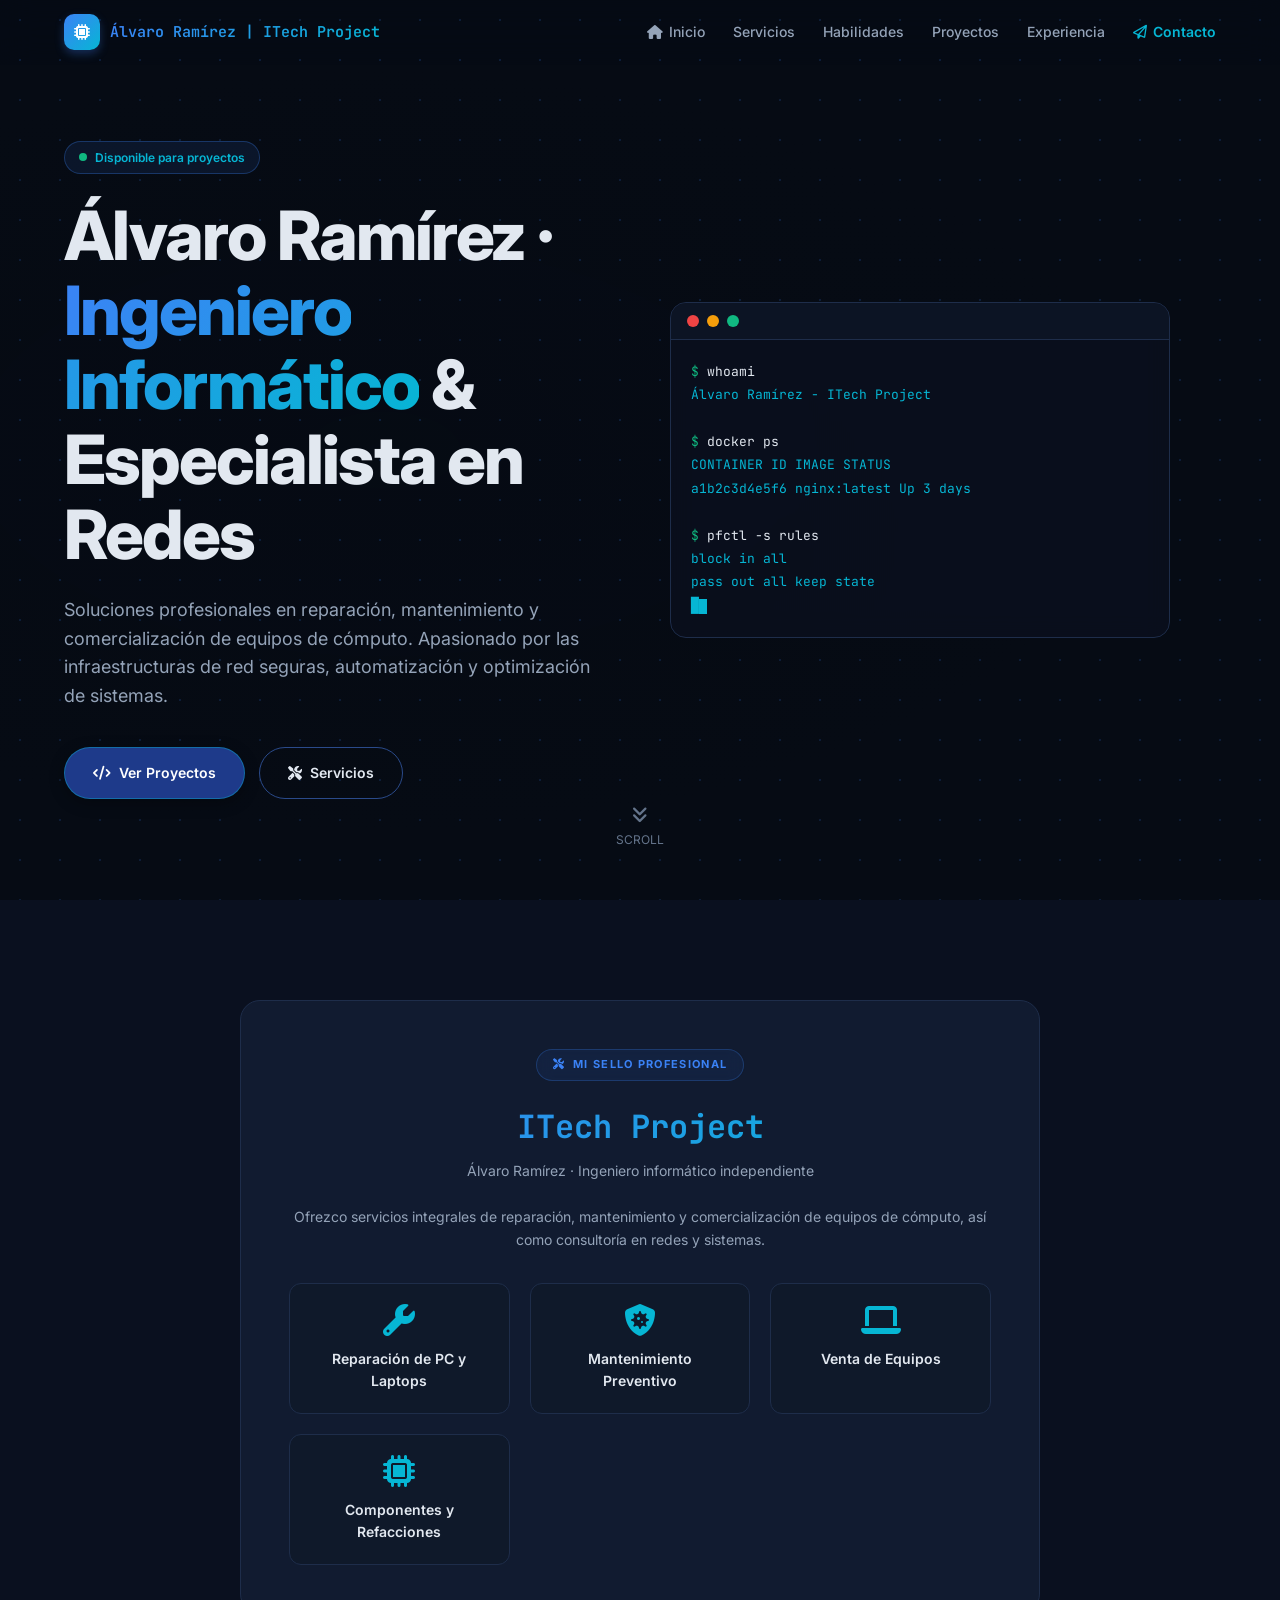
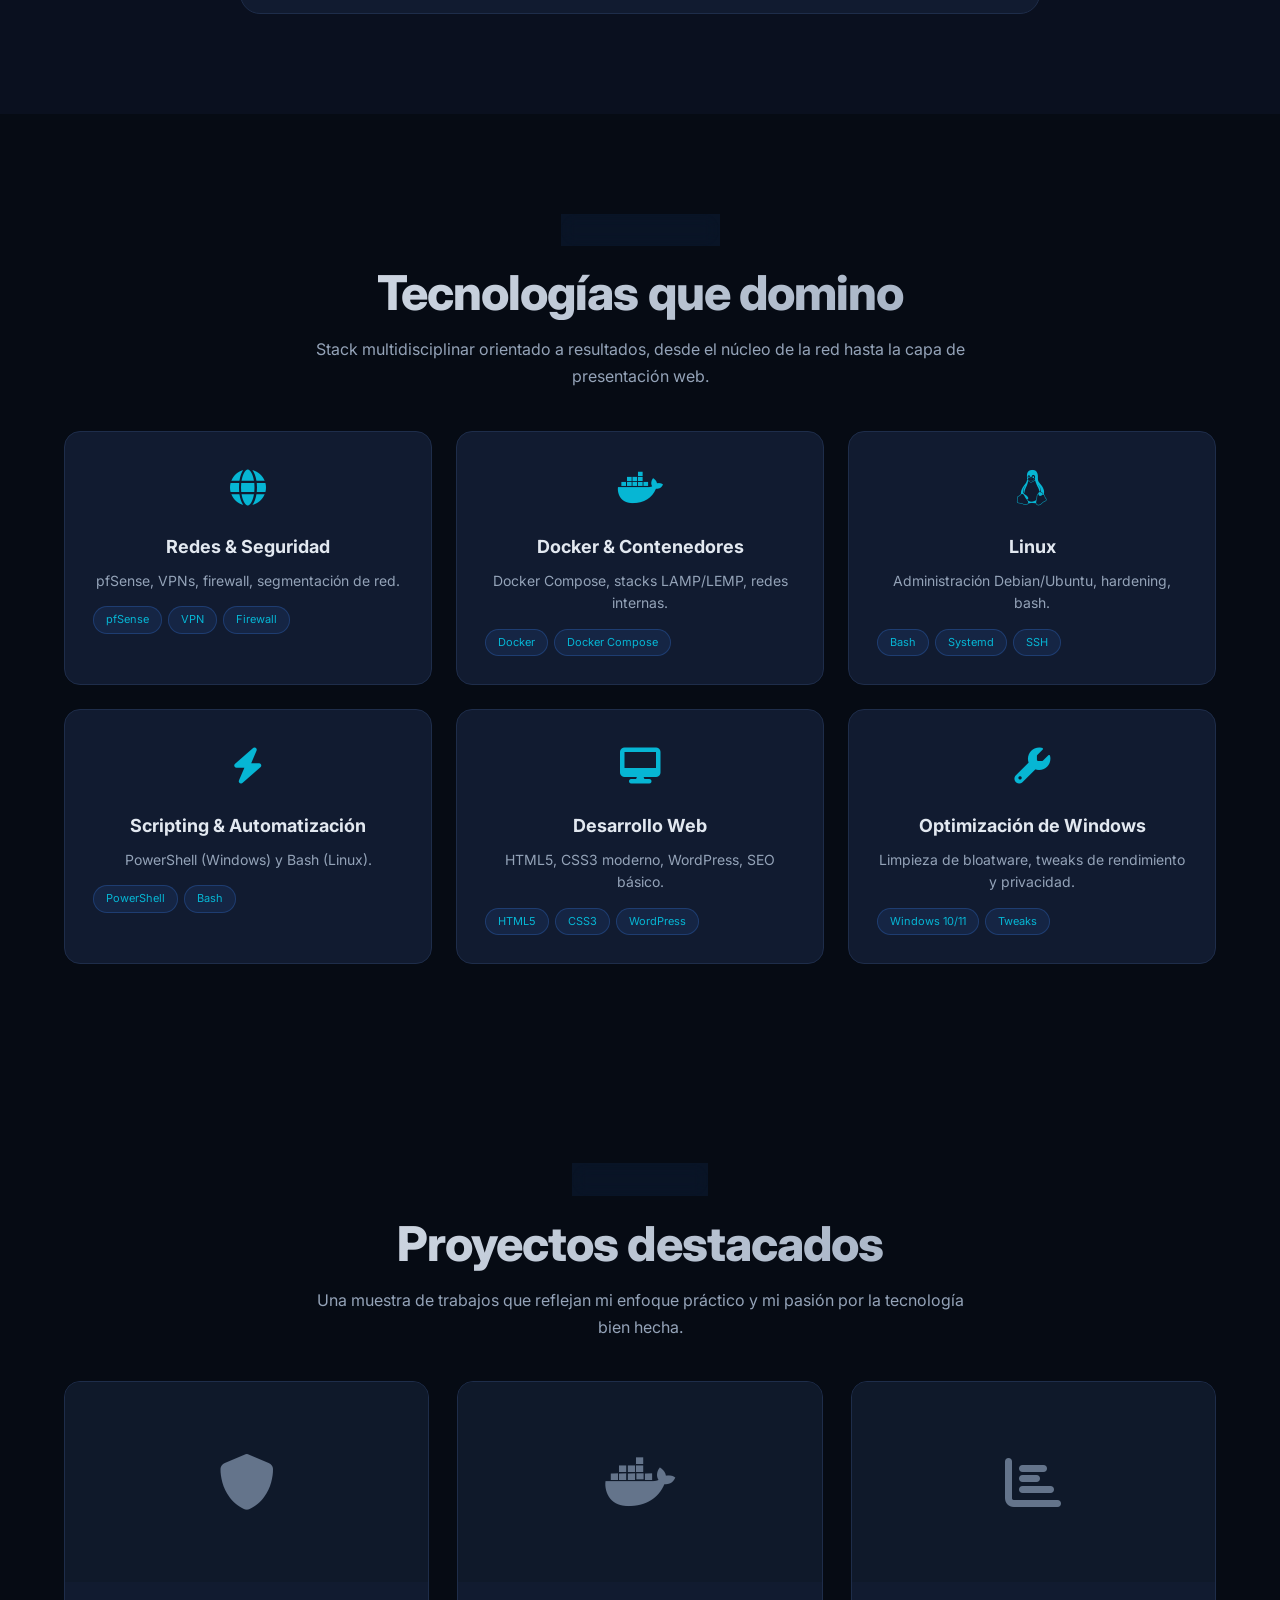
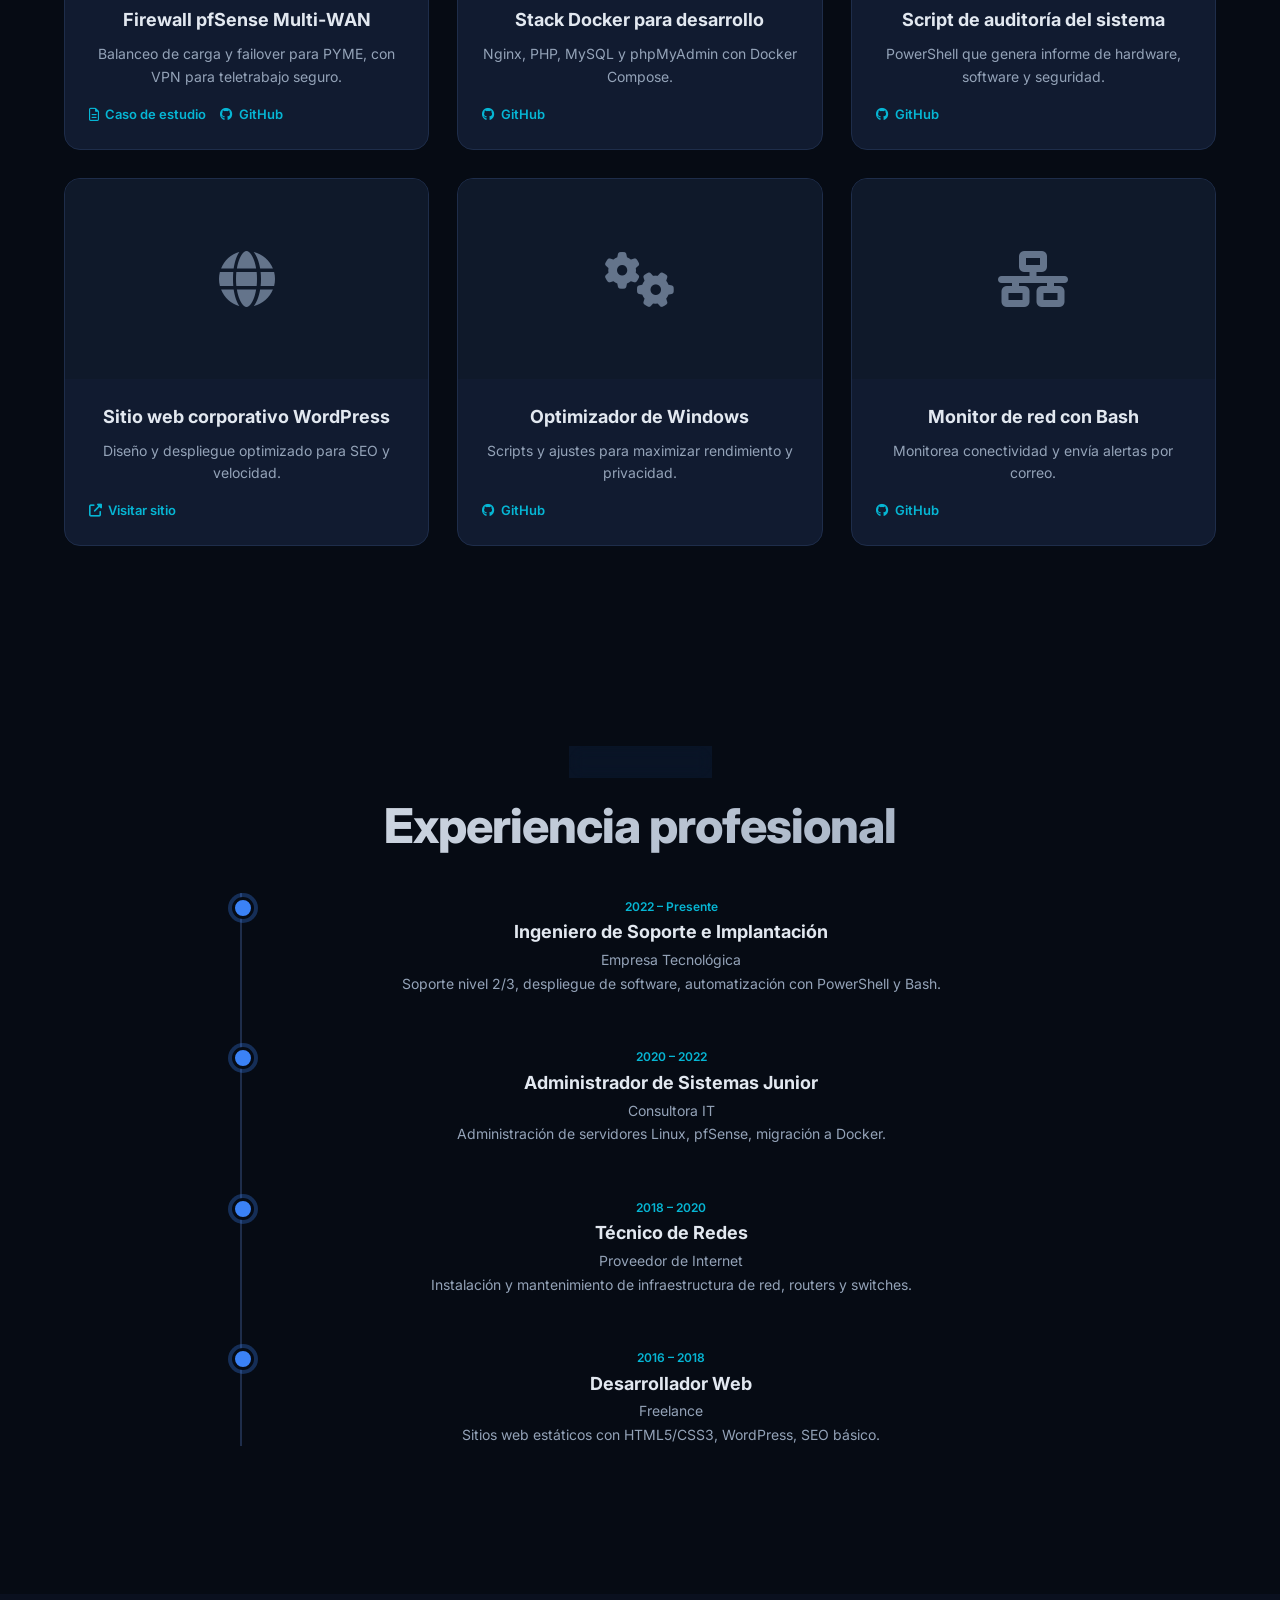
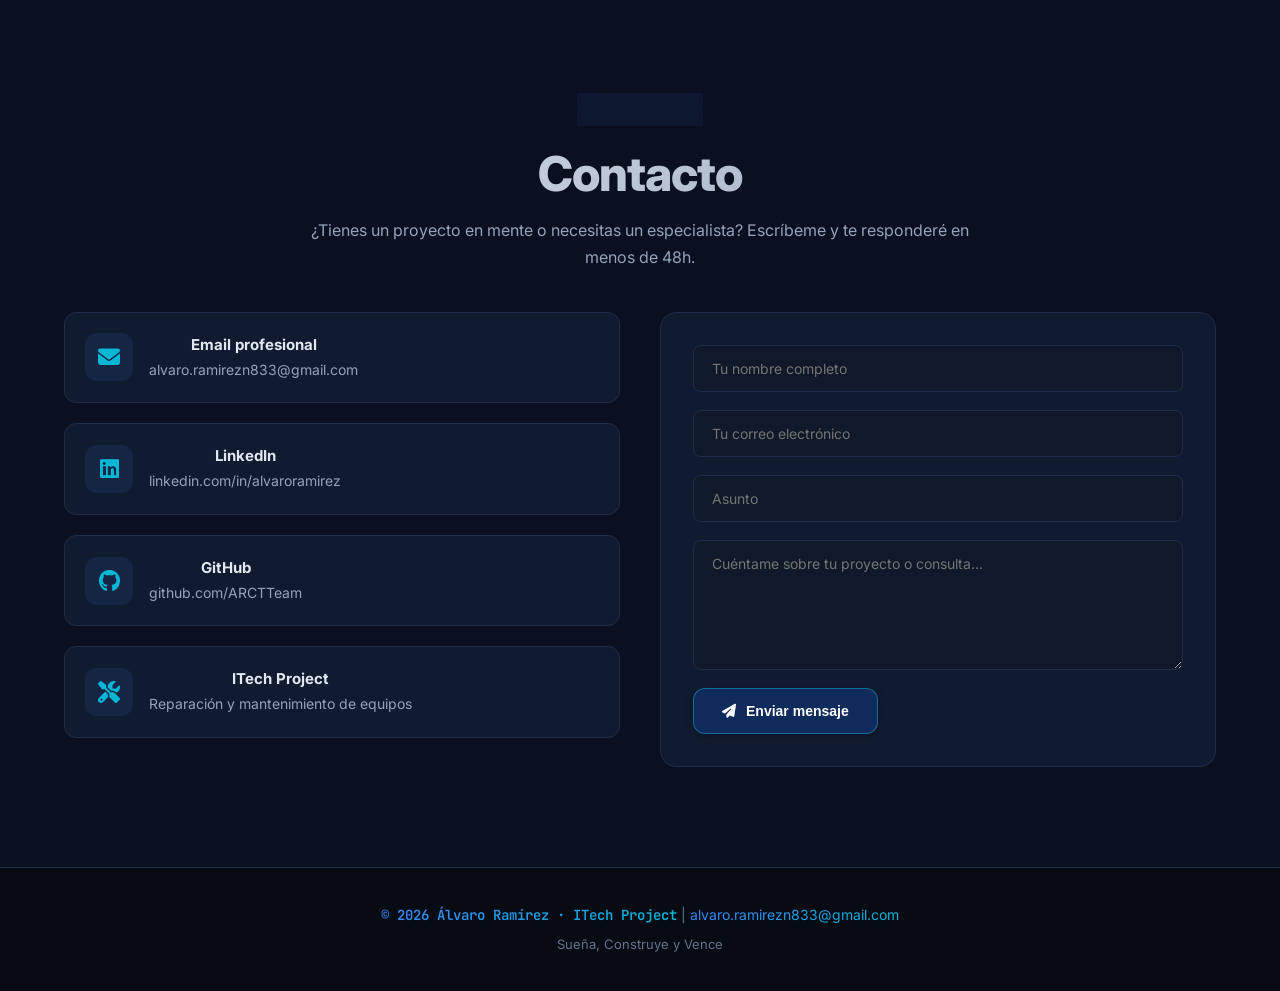
==== commit 40381268: "Add files via upload" ====
--- a/index.html
+++ b/index.html
@@ -4,7 +4,6 @@
     <meta charset="UTF-8">
     <meta name="viewport" content="width=device-width, initial-scale=1.0">
     <title>Álvaro Ramírez | Ingeniero Informático & Especialista en Redes</title>
-    <!-- Metadatos SEO -->
     <meta name="description" content="Álvaro Ramírez - Ingeniero informático especializado en redes, Linux, Docker, pfSense, scripting y reparación de equipos.">
     <meta name="author" content="Álvaro Ramírez">
     <meta property="og:title" content="Álvaro Ramírez | Ingeniero Informático">
@@ -12,23 +11,18 @@
     <meta property="og:type" content="website">
     <meta property="og:url" content="https://arctteam.github.io">
     <meta name="theme-color" content="#060b14">
-    <!-- Icono de pestaña (emoji) -->
     <link rel="icon" href="data:image/svg+xml,<svg xmlns='http://www.w3.org/2000/svg' viewBox='0 0 100 100'><text y='.9em' font-size='90'>💻</text></svg>">
     
-    <!-- Recursos externos -->
     <link rel="stylesheet" href="https://cdnjs.cloudflare.com/ajax/libs/font-awesome/6.5.1/css/all.min.css">
     <link rel="preconnect" href="https://fonts.googleapis.com">
     <link rel="preconnect" href="https://fonts.gstatic.com" crossorigin>
     <link href="https://fonts.googleapis.com/css2?family=Inter:opsz,wght@14..32,300..800&family=JetBrains+Mono:wght@400;500;600&display=swap" rel="stylesheet">
     
-    <!-- Estilos propios (modularizado) -->
     <link rel="stylesheet" href="css/styles.css">
 </head>
 <body>
-    <!-- Fondo de puntos animados fijo -->
     <div class="bg-pattern"></div>
 
-    <!-- ==================== BARRA DE NAVEGACIÓN ==================== -->
     <header id="header">
         <nav class="container">
             <a href="#hero" class="nav-logo">
@@ -47,7 +41,6 @@
         </nav>
     </header>
 
-    <!-- ==================== SECCIÓN HERO ==================== -->
     <section id="hero">
         <div class="container">
             <div class="hero-grid">
@@ -88,7 +81,6 @@
         </div>
     </section>
 
-    <!-- ==================== BUSINESS (SELLO PROFESIONAL) ==================== -->
     <section id="business" class="section-padding">
         <div class="container">
             <div class="business-card reveal">
@@ -106,7 +98,6 @@
         </div>
     </section>
 
-    <!-- ==================== HABILIDADES ==================== -->
     <section id="skills" class="section-padding">
         <div class="container" style="text-align:center;">
             <span class="section-label reveal"><i class="fas fa-brain"></i> Competencias</span>
@@ -123,7 +114,6 @@
         </div>
     </section>
 
-    <!-- ==================== PROYECTOS ==================== -->
     <section id="projects" class="section-padding">
         <div class="container" style="text-align:center;">
             <span class="section-label reveal"><i class="fas fa-folder-open"></i> Portafolio</span>
@@ -140,7 +130,6 @@
         </div>
     </section>
 
-    <!-- ==================== EXPERIENCIA (LÍNEA DE TIEMPO) ==================== -->
     <section id="experience" class="section-padding">
         <div class="container" style="text-align:center;">
             <span class="section-label reveal"><i class="fas fa-clipboard-list"></i> Trayectoria</span>
@@ -154,7 +143,6 @@
         </div>
     </section>
 
-    <!-- ==================== CONTACTO ==================== -->
     <section id="contact" class="section-padding">
         <div class="container" style="text-align:center;">
             <span class="section-label reveal"><i class="far fa-envelope"></i> Hablemos</span>
@@ -167,8 +155,8 @@
                     <div class="contact-item reveal"><span class="contact-icon"><i class="fab fa-github"></i></span><div class="contact-text"><strong>GitHub</strong><span>github.com/ARCTTeam</span></div></div>
                     <div class="contact-item reveal"><span class="contact-icon"><i class="fas fa-tools"></i></span><div class="contact-text"><strong>ITech Project</strong><span>Reparación y mantenimiento de equipos</span></div></div>
                 </div>
-                <!-- Formulario que envía a FormSubmit -->
-                <form class="contact-form reveal" action="https://formsubmit.co/9f723988e5fe8bf4dcea1c3533d64e77" method="POST">
+                <!-- FORMULARIO CORREGIDO: método POST tradicional -->
+                <form class="contact-form reveal" action="https://formsubmit.co/alvaro.ramirezn833@gmail.com" method="POST">
                     <input type="hidden" name="_subject" value="Nuevo mensaje desde ITech Project - Álvaro Ramírez">
                     <input type="hidden" name="_captcha" value="false">
                     <input type="hidden" name="_template" value="table">
@@ -183,7 +171,6 @@
         </div>
     </section>
 
-    <!-- ==================== FOOTER ==================== -->
     <footer>
         <div class="container">
             <p><span class="footer-copyright">© 2026 Álvaro Ramírez · ITech Project</span> | <a href="mailto:alvaro.ramirezn833@gmail.com">alvaro.ramirezn833@gmail.com</a></p>
@@ -191,13 +178,11 @@
         </div>
     </footer>
 
-    <!-- Botón flotante para volver arriba -->
     <button class="back-to-top" id="backToTop" aria-label="Volver arriba">
         <i class="fas fa-arrow-up"></i>
         <span>Subir</span>
     </button>
 
-    <!-- JavaScript modularizado -->
     <script src="js/main.js"></script>
 </body>
 </html>
--- a/css/styles.css
+++ b/css/styles.css
@@ -1,24 +1,21 @@
-/* ==================================================================
-   ESTILOS COMPLETOS PARA PORTAFOLIO DE ÁLVARO RAMÍREZ
-   Comentados línea por línea para facilitar el estudio.
-   ================================================================== */
-
-/* ========== 1. VARIABLES GLOBALES (colores, sombras, tamaños) ========== */
+/* ================================================================
+   VARIABLES GLOBALES (tema oscuro)
+   ================================================================ */
 :root {
-    --bg-primary: #060b14;      /* Fondo principal negro azulado */
-    --bg-secondary: #0a101f;    /* Fondo secundario */
-    --bg-tertiary: #0f192a;     /* Fondo para elementos internos */
-    --bg-card: #111b30;         /* Fondo de tarjetas */
-    --border-color: #1e2d4a;    /* Color de bordes sutiles */
-    --border-accent: #2a4a8a;   /* Bordes con acento azul */
-    --text-primary: #e2e8f0;    /* Texto principal blanco suave */
-    --text-secondary: #94a3b8;  /* Texto secundario gris claro */
-    --text-muted: #64748b;      /* Texto muy tenue */
-    --accent-blue: #3b82f6;     /* Azul brillante */
+    --bg-primary: #060b14;
+    --bg-secondary: #0a101f;
+    --bg-tertiary: #0f192a;
+    --bg-card: #111b30;
+    --border-color: #1e2d4a;
+    --border-accent: #2a4a8a;
+    --text-primary: #e2e8f0;
+    --text-secondary: #94a3b8;
+    --text-muted: #64748b;
+    --accent-blue: #3b82f6;
     --accent-blue-hover: #2563eb;
-    --accent-dark-blue: #1e3a8a;/* Azul oscuro para botones */
-    --accent-cyan: #06b6d4;     /* Cian */
-    --accent-green: #10b981;    /* Verde */
+    --accent-dark-blue: #1e3a8a;
+    --accent-cyan: #06b6d4;
+    --accent-green: #10b981;
     --accent-amber: #f59e0b;
     --accent-red: #ef4444;
     --gradient-blue: linear-gradient(135deg, var(--accent-blue), var(--accent-cyan));
@@ -32,11 +29,10 @@
     --transition-smooth: 0.3s cubic-bezier(0.4, 0, 0.2, 1);
 }
 
-/* ========== 2. RESET Y ESTILOS BASE ========== */
 * {
     margin: 0;
     padding: 0;
-    box-sizing: border-box; /* El ancho incluye bordes y paddings */
+    box-sizing: border-box;
 }
 
 body {
@@ -48,14 +44,14 @@
     overflow-x: hidden;
 }
 
-/* ========== 3. PATRÓN DE FONDO ANIMADO (PUNTITOS) ========== */
+/* Patrón de fondo animado global */
 .bg-pattern {
     position: fixed;
     top: 0;
     left: 0;
     width: 100%;
     height: 100%;
-    pointer-events: none;   /* Permite hacer clic a través de los puntos */
+    pointer-events: none;
     z-index: 0;
     background-image: radial-gradient(circle, rgba(59, 130, 246, 0.15) 1px, transparent 1px);
     background-size: 40px 40px;
@@ -67,7 +63,7 @@
     100% { background-position: 40px 40px; }
 }
 
-/* ========== 4. PUNTOS TAMBIÉN EN HEADER Y HERO (pseudo-elementos) ========== */
+/* Header y Hero con puntos mediante pseudoelementos */
 header {
     position: fixed;
     top: 0;
@@ -123,13 +119,11 @@
     animation: moveDots 20s linear infinite;
 }
 
-/* Contenido debe quedar por encima de los puntos */
 nav, .hero-grid, .scroll-indicator {
     position: relative;
     z-index: 1;
 }
 
-/* ========== 5. CONTENEDORES Y UTILIDADES ========== */
 .container {
     width: 100%;
     max-width: 1200px;
@@ -143,7 +137,6 @@
     padding: 100px 0;
 }
 
-/* Animación de aparición al hacer scroll */
 .reveal {
     opacity: 0;
     transform: translateY(30px);
@@ -154,7 +147,6 @@
     transform: translateY(0);
 }
 
-/* Etiquetas de sección (ej. "Competencias") */
 .section-label {
     display: inline-flex;
     align-items: center;
@@ -192,7 +184,7 @@
     margin: 0 auto 40px;
 }
 
-/* ========== 6. BARRA DE NAVEGACIÓN ========== */
+/* NAVEGACIÓN */
 nav {
     display: flex;
     align-items: center;
@@ -285,7 +277,6 @@
     cursor: pointer;
 }
 
-/* Responsive: menú hamburguesa en móviles */
 @media (max-width: 768px) {
     .nav-links {
         display: none;
@@ -308,7 +299,7 @@
     }
 }
 
-/* ========== 7. HERO (PRESENTACIÓN) ========== */
+/* HERO */
 .hero-grid {
     display: grid;
     grid-template-columns: 1fr 1fr;
@@ -371,7 +362,7 @@
     gap: 14px;
 }
 
-/* ========== 8. BOTONES (colores azul oscuro armonizados) ========== */
+/* BOTONES */
 .btn {
     display: inline-flex;
     align-items: center;
@@ -409,7 +400,7 @@
     transform: translateY(-3px);
 }
 
-/* ========== 9. TERMINAL SIMULADA ========== */
+/* TERMINAL */
 .terminal-window {
     width: 100%;
     max-width: 500px;
@@ -460,7 +451,6 @@
     0%,100%{opacity:1} 50%{opacity:0}
 }
 
-/* Indicador de scroll */
 .scroll-indicator {
     position: absolute;
     bottom: 30px;
@@ -496,7 +486,7 @@
     }
 }
 
-/* ========== 10. BUSINESS (SELLO PROFESIONAL) ========== */
+/* BUSINESS */
 #business {
     background: var(--bg-secondary);
 }
@@ -559,7 +549,7 @@
     font-weight: 600;
 }
 
-/* ========== 11. HABILIDADES ========== */
+/* SKILLS */
 .skills-grid {
     display: grid;
     grid-template-columns: repeat(auto-fit, minmax(280px, 1fr));
@@ -607,7 +597,7 @@
     color: var(--accent-cyan);
 }
 
-/* ========== 12. PROYECTOS ========== */
+/* PROJECTS */
 .projects-grid {
     display: grid;
     grid-template-columns: repeat(auto-fit, minmax(320px, 1fr));
@@ -665,7 +655,7 @@
     color: var(--accent-blue);
 }
 
-/* ========== 13. LÍNEA DE TIEMPO (EXPERIENCIA) ========== */
+/* TIMELINE */
 .timeline {
     position: relative;
     max-width: 800px;
@@ -710,7 +700,7 @@
     color: var(--text-secondary);
 }
 
-/* ========== 14. CONTACTO ========== */
+/* CONTACT */
 #contact {
     background: var(--bg-secondary);
 }
@@ -788,7 +778,6 @@
     min-height: 130px;
     resize: vertical;
 }
-/* Botón de envío (azul oscuro armonizado) */
 .contact-form button[type="submit"] {
     align-self: flex-start;
     background: #0f2b5c;
@@ -824,7 +813,7 @@
     }
 }
 
-/* ========== 15. FOOTER ========== */
+/* FOOTER */
 footer {
     background: var(--bg-primary);
     border-top: 1px solid var(--border-color);
@@ -861,7 +850,7 @@
     font-size: 13px;
 }
 
-/* ========== 16. BOTÓN FLOTANTE "VOLVER ARRIBA" ========== */
+/* BOTÓN VOLVER ARRIBA */
 .back-to-top {
     position: fixed;
     bottom: 30px;
@@ -917,7 +906,7 @@
     }
 }
 
-/* ========== 17. ANIMACIONES ESCALONADAS PARA REVEAL ========== */
+/* ANIMACIONES ESCALONADAS */
 .stagger .reveal:nth-child(1) { transition-delay: 0.05s; }
 .stagger .reveal:nth-child(2) { transition-delay: 0.1s; }
 .stagger .reveal:nth-child(3) { transition-delay: 0.15s; }
@@ -925,7 +914,7 @@
 .stagger .reveal:nth-child(5) { transition-delay: 0.25s; }
 .stagger .reveal:nth-child(6) { transition-delay: 0.3s; }
 
-/* ========== 18. ESTILOS PARA LA PÁGINA DE GRACIAS ========== */
+/* PÁGINA DE GRACIAS */
 .thank-you-page {
     display: flex;
     align-items: center;
@@ -1014,4 +1003,33 @@
     .check-icon {
         font-size: 56px;
     }
+}
+
+/* Botón de gracias con estilo rectangular (como el de enviar) */
+.thank-you-page .btn-thanks {
+    background: #0f2b5c;
+    color: white;
+    border: 1px solid rgba(6, 182, 212, 0.5);
+    border-radius: 12px;
+    padding: 14px 28px;
+    font-weight: 600;
+    font-size: 14px;
+    display: inline-flex;
+    align-items: center;
+    gap: 10px;
+    transition: all 0.3s ease;
+    box-shadow: 0 2px 8px rgba(0, 0, 0, 0.3);
+    text-decoration: none;
+}
+.thank-you-page .btn-thanks i {
+    transition: transform 0.2s ease;
+}
+.thank-you-page .btn-thanks:hover {
+    background: #1e3a8a;
+    border-color: #06b6d4;
+    transform: translateY(-3px);
+    box-shadow: 0 8px 20px rgba(6, 182, 212, 0.2);
+}
+.thank-you-page .btn-thanks:hover i {
+    transform: translateX(4px) translateY(-2px);
 }
